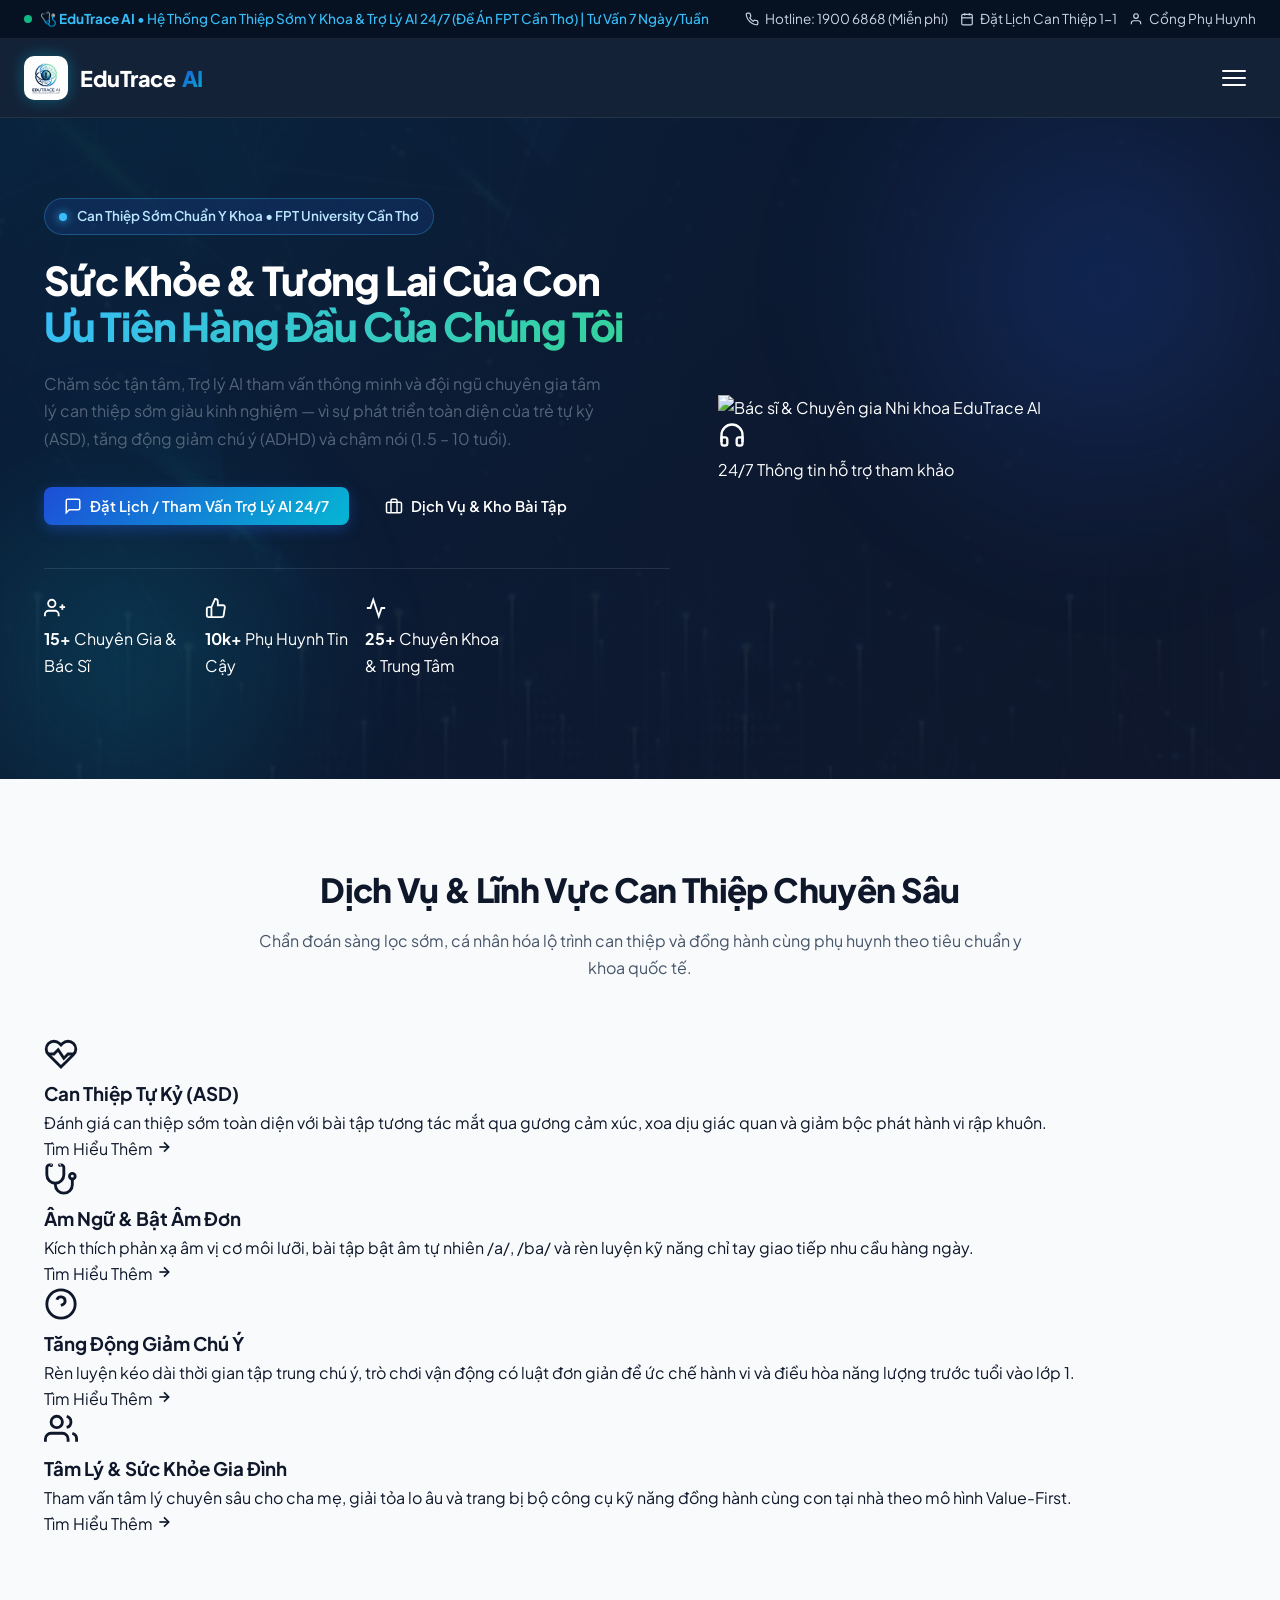
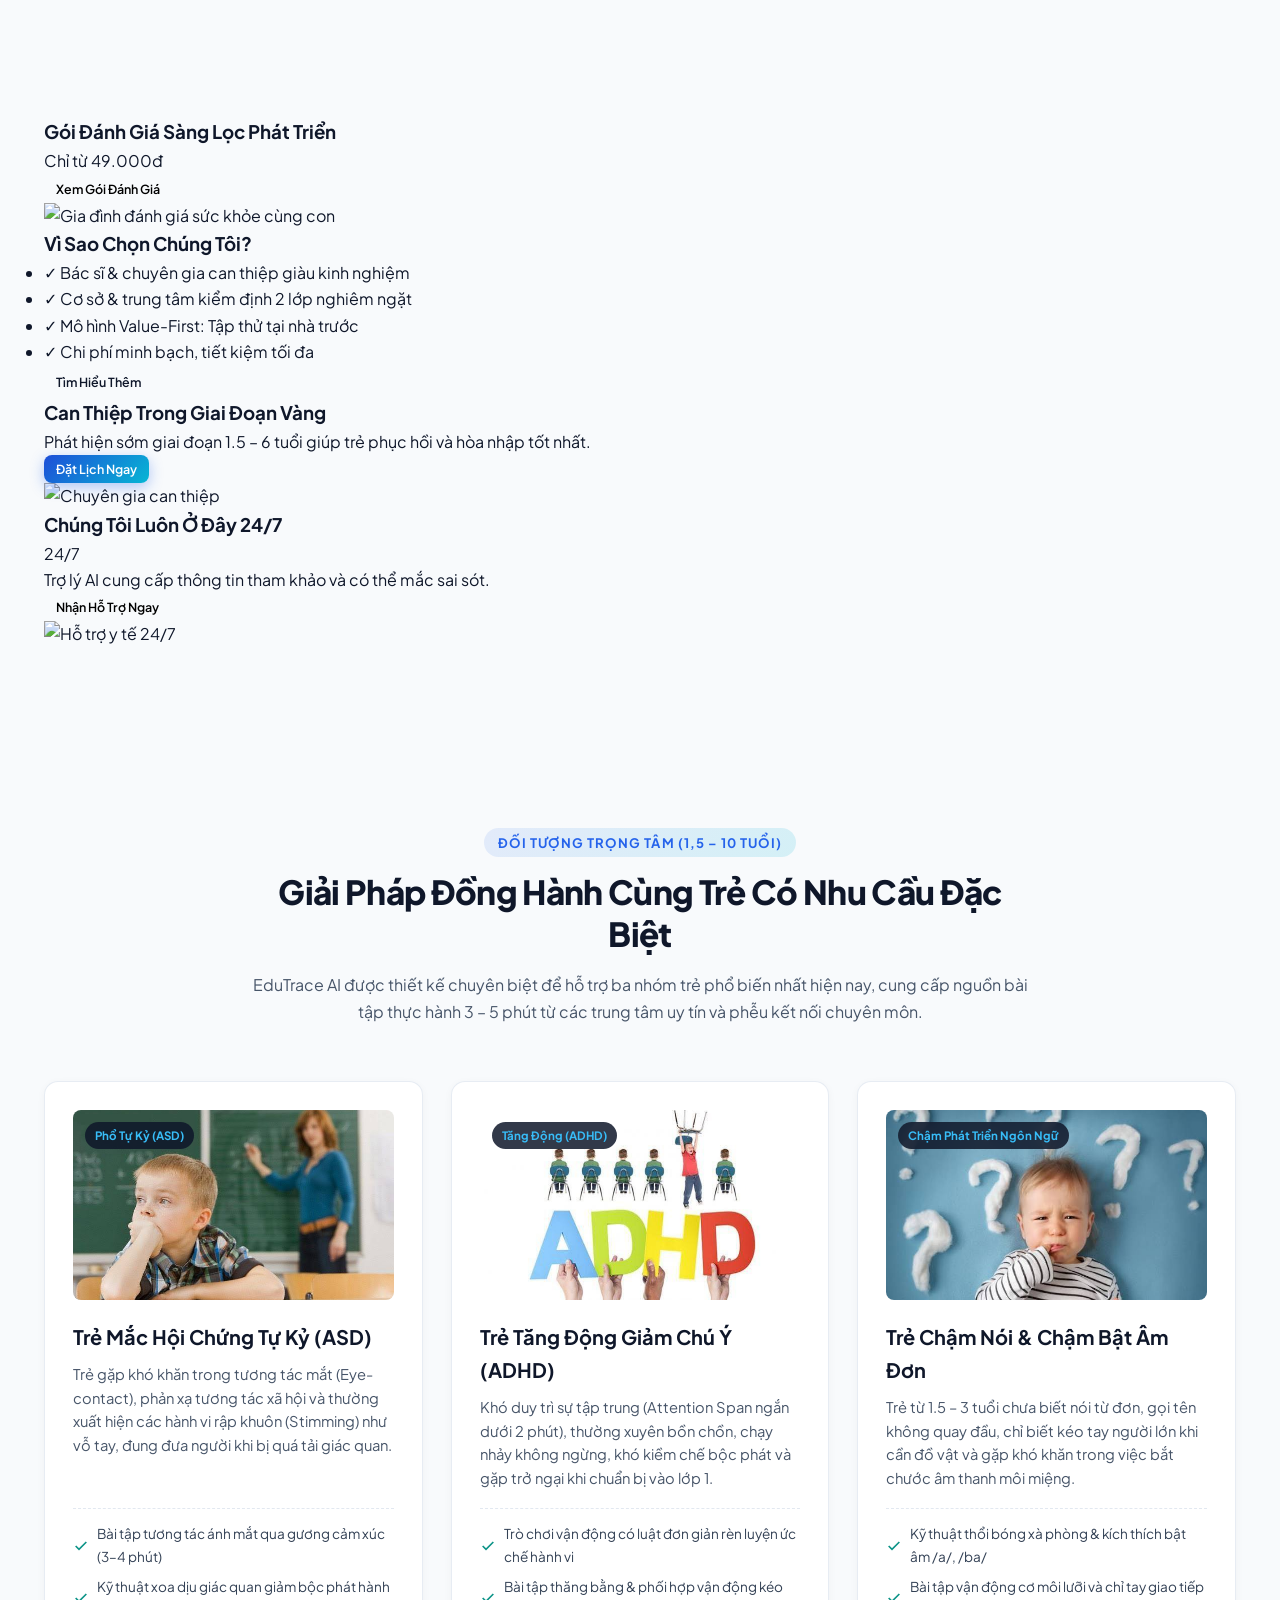
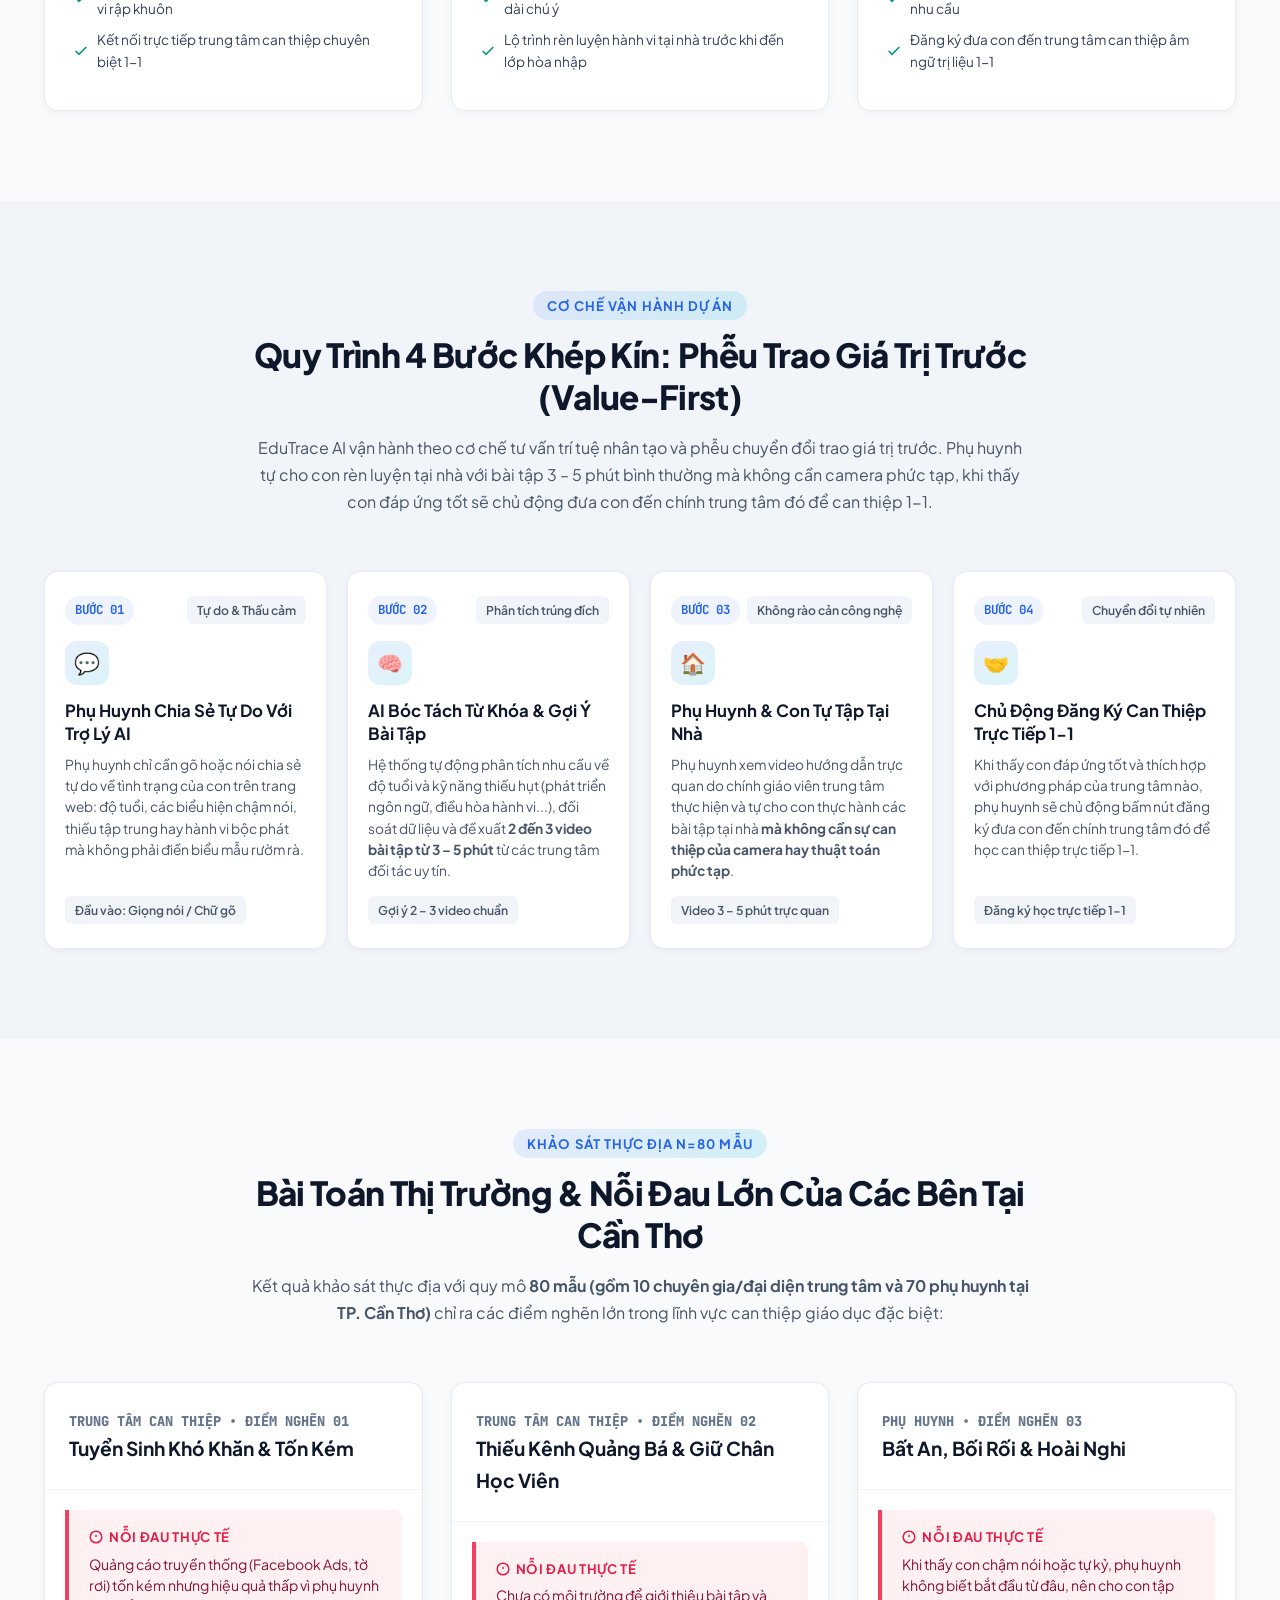
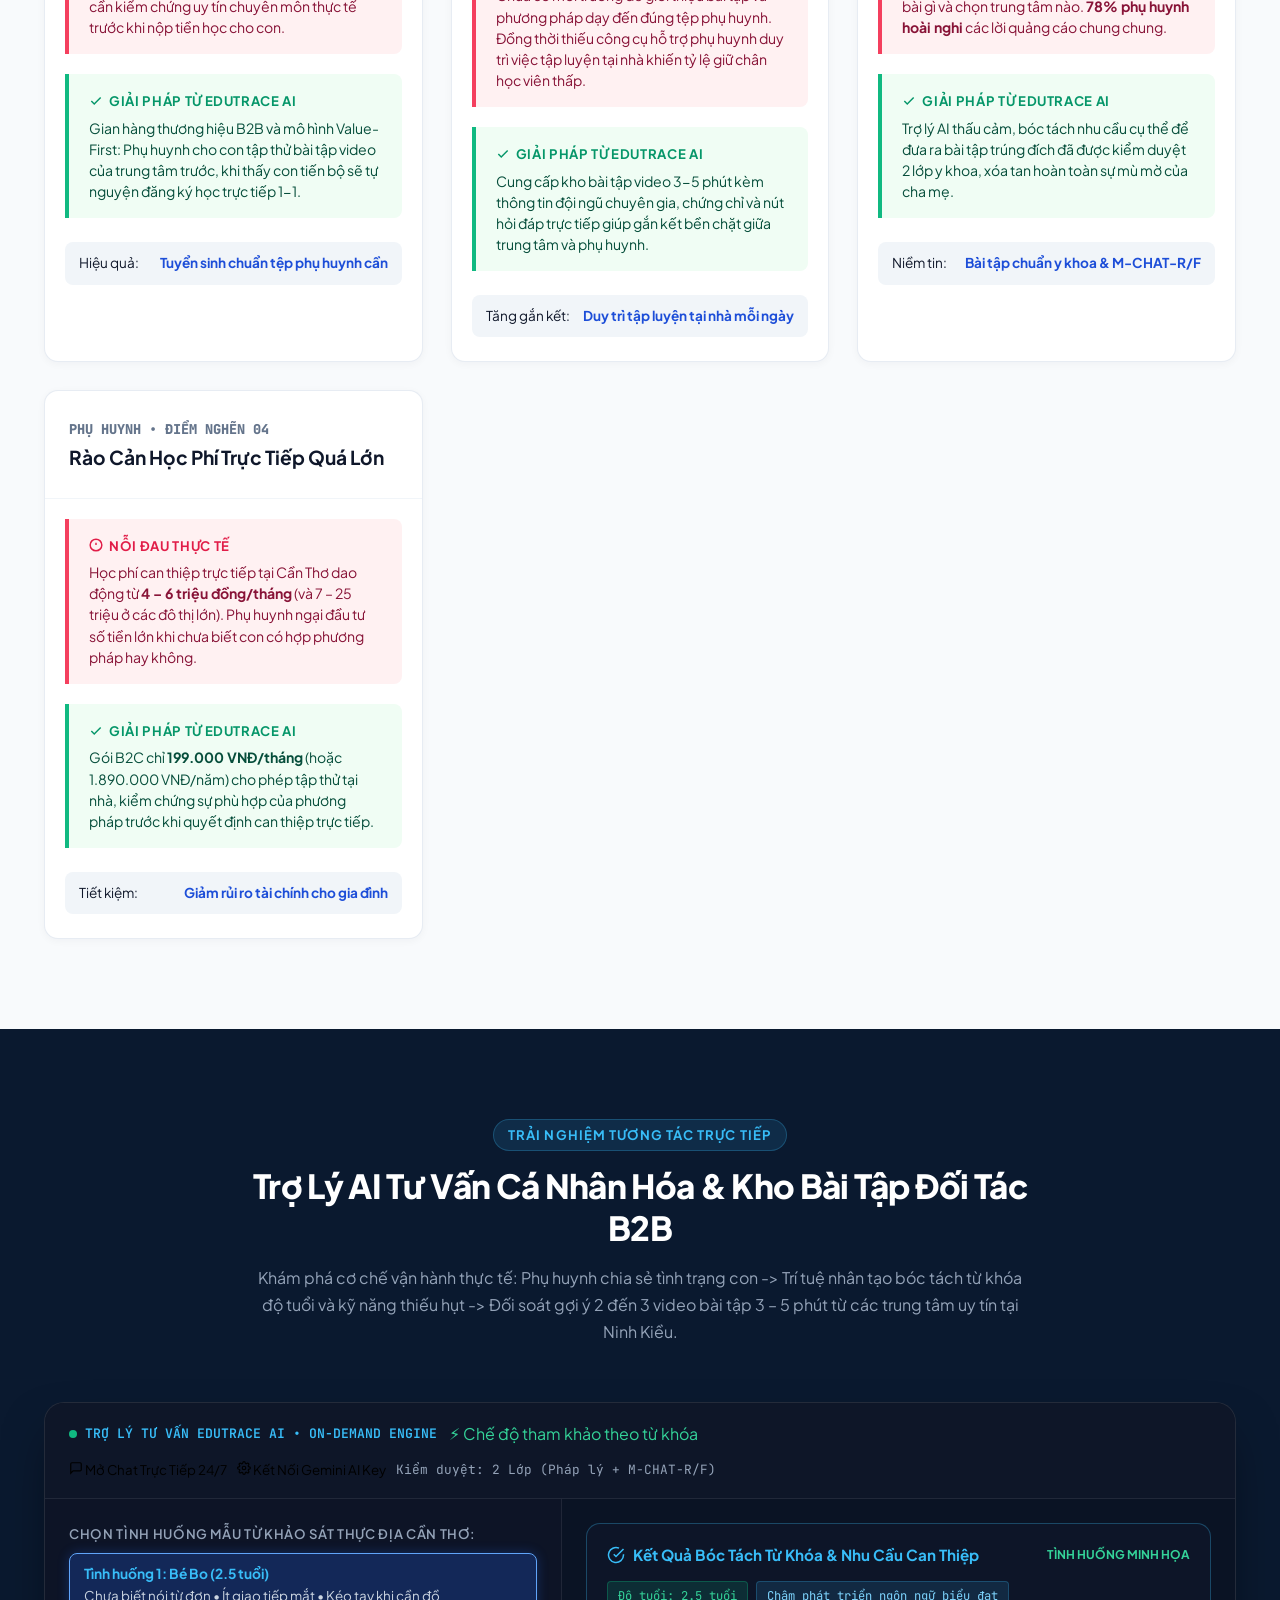
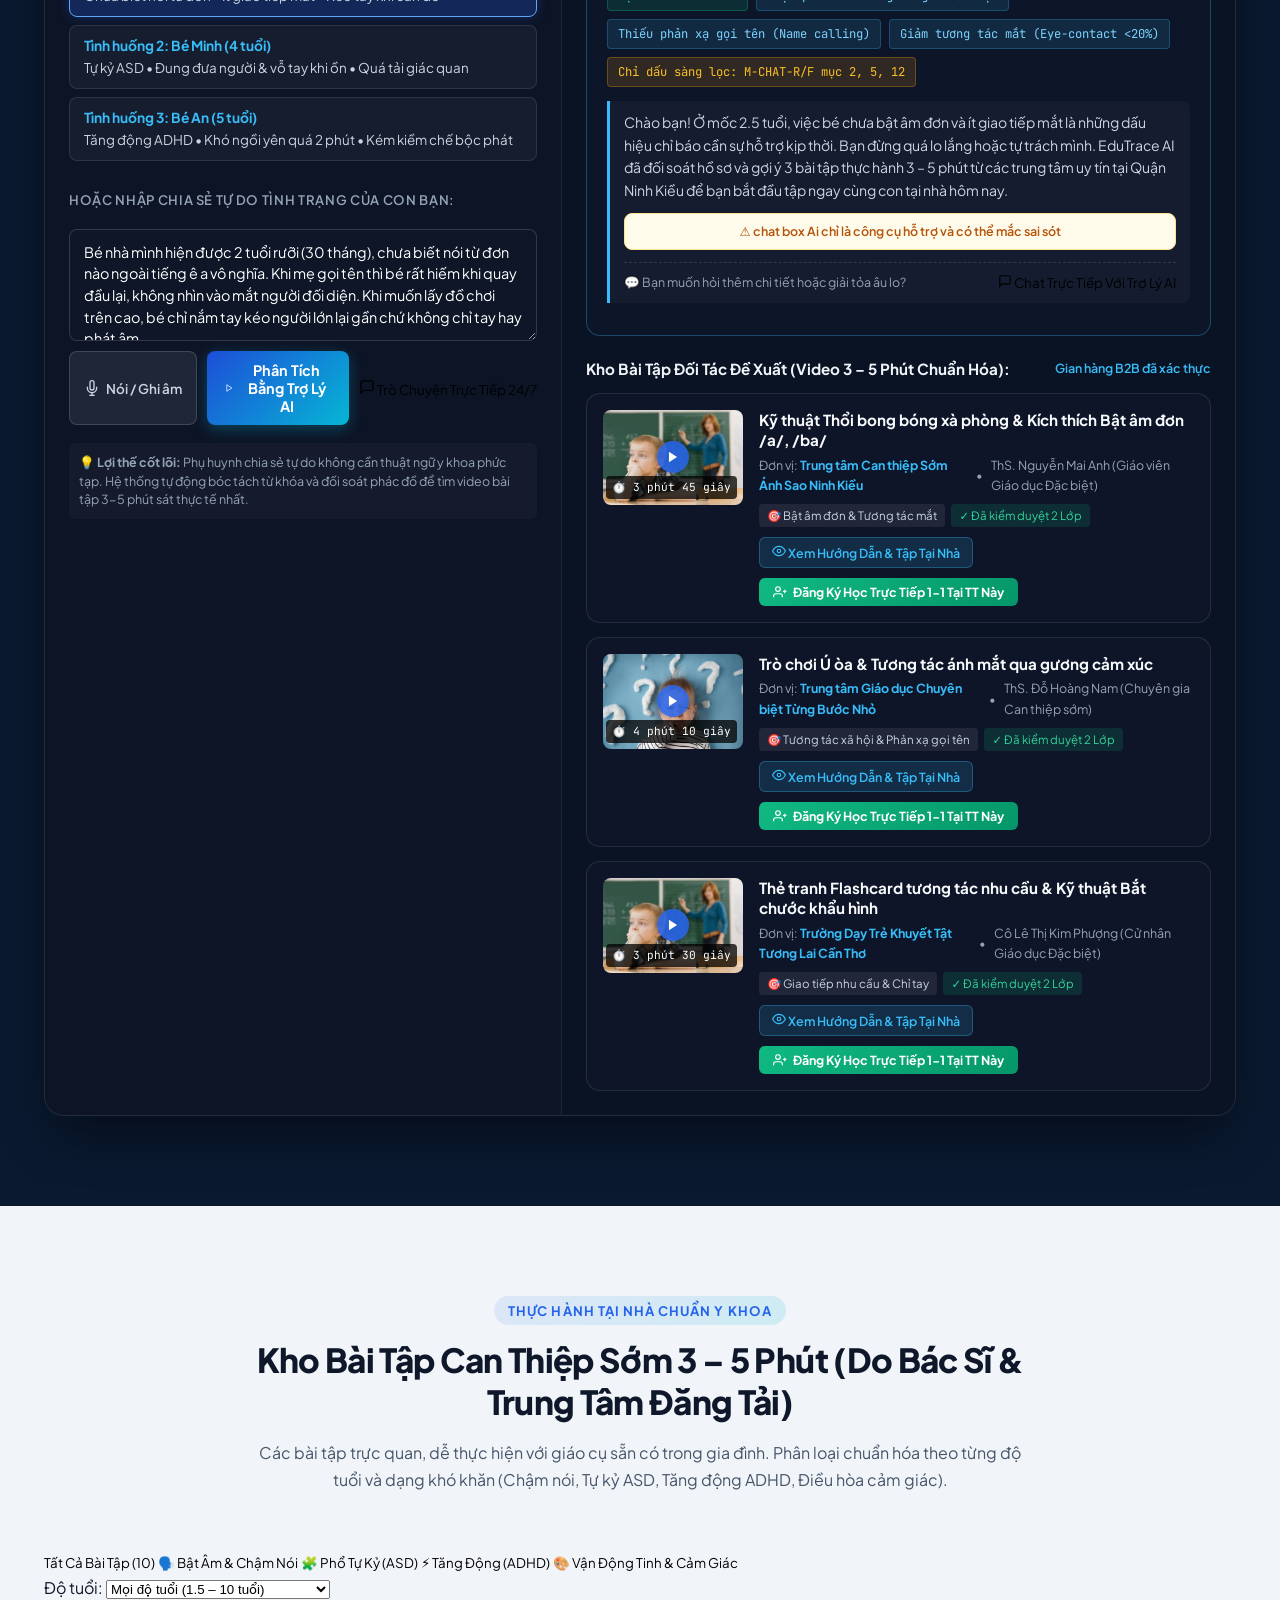
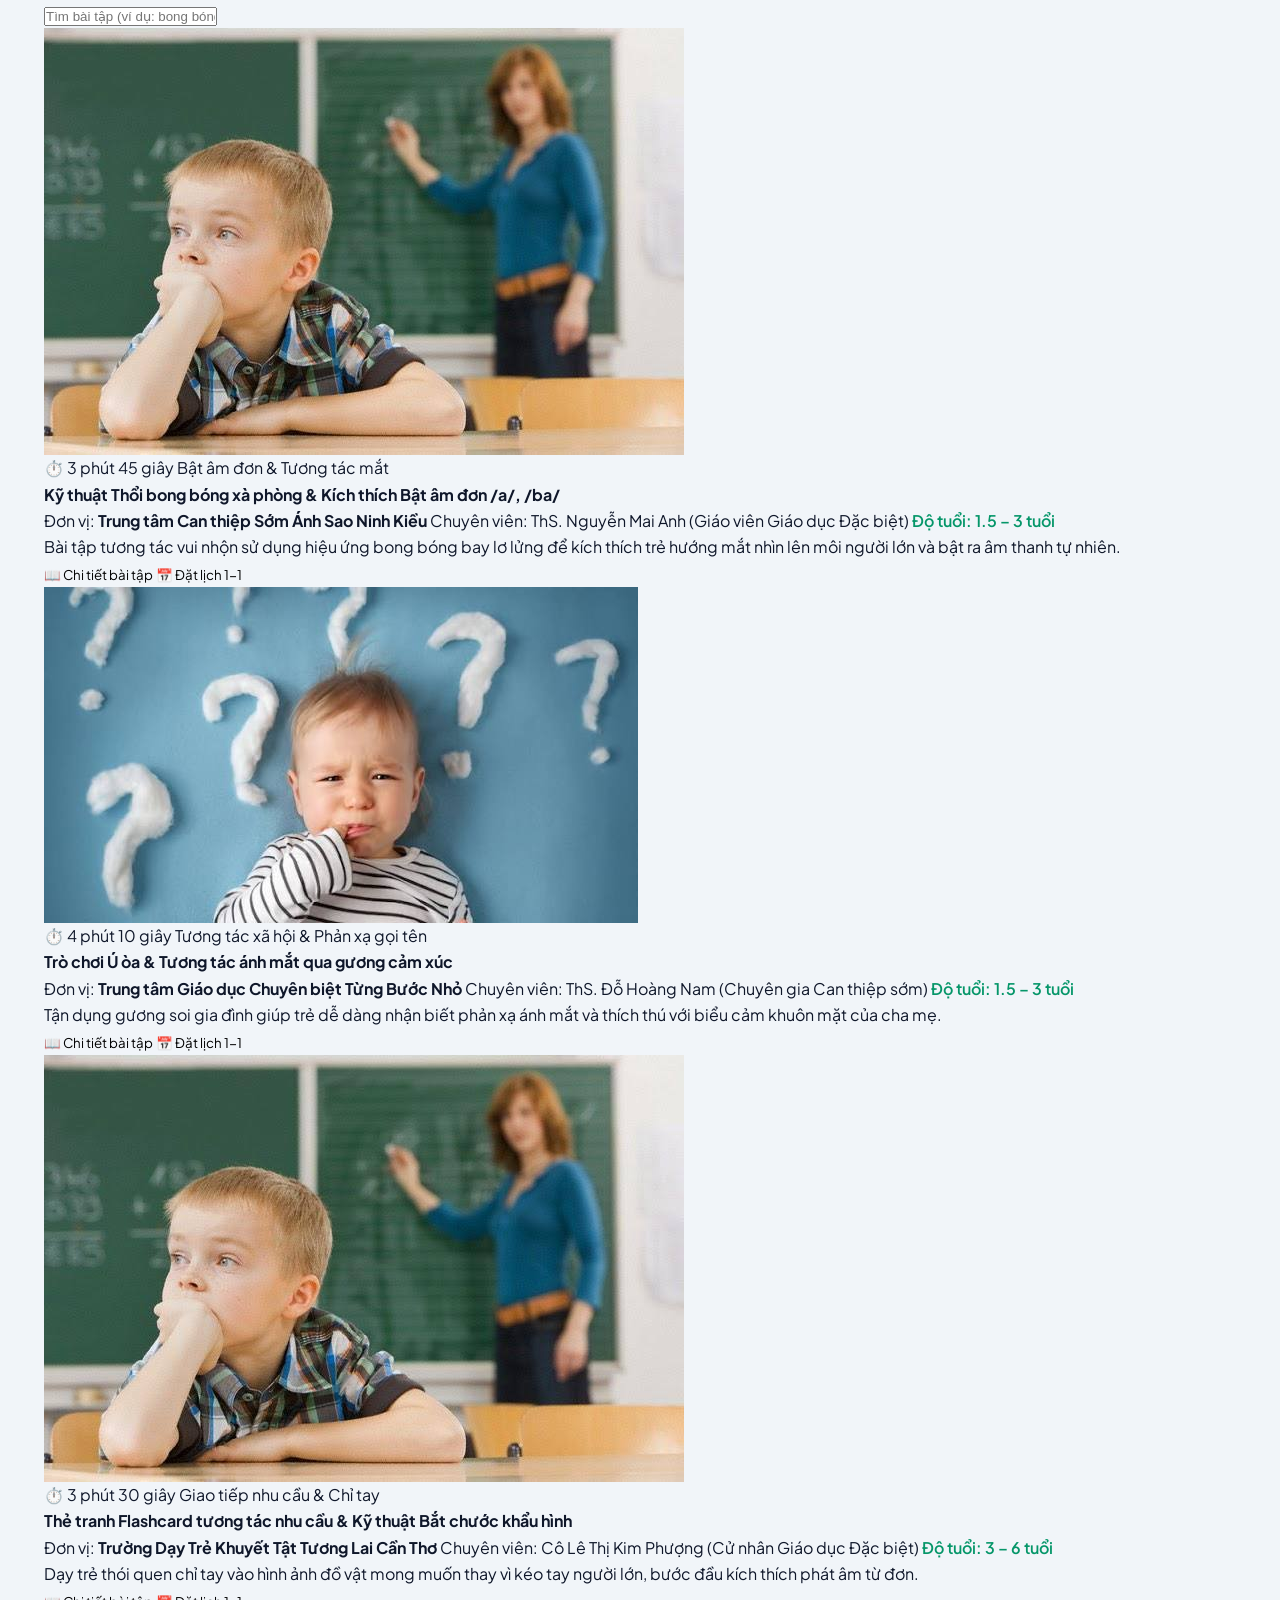
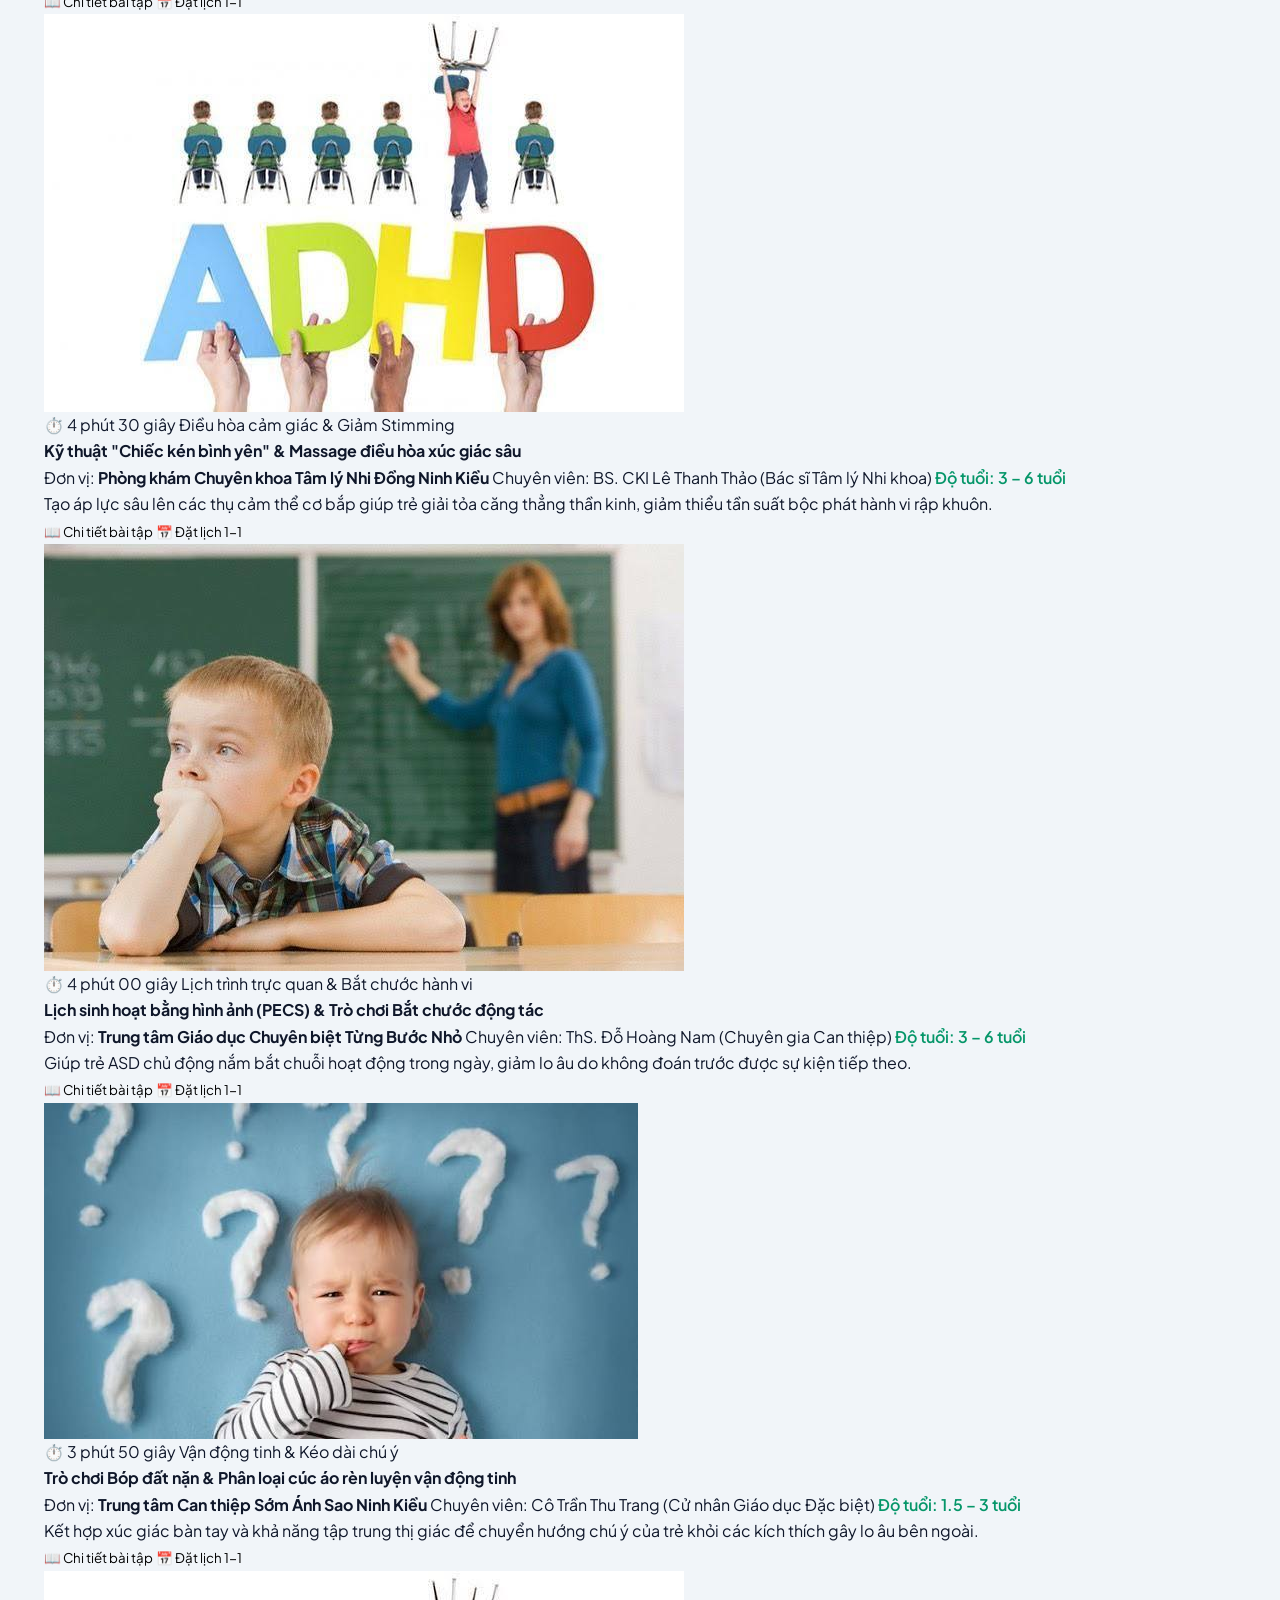
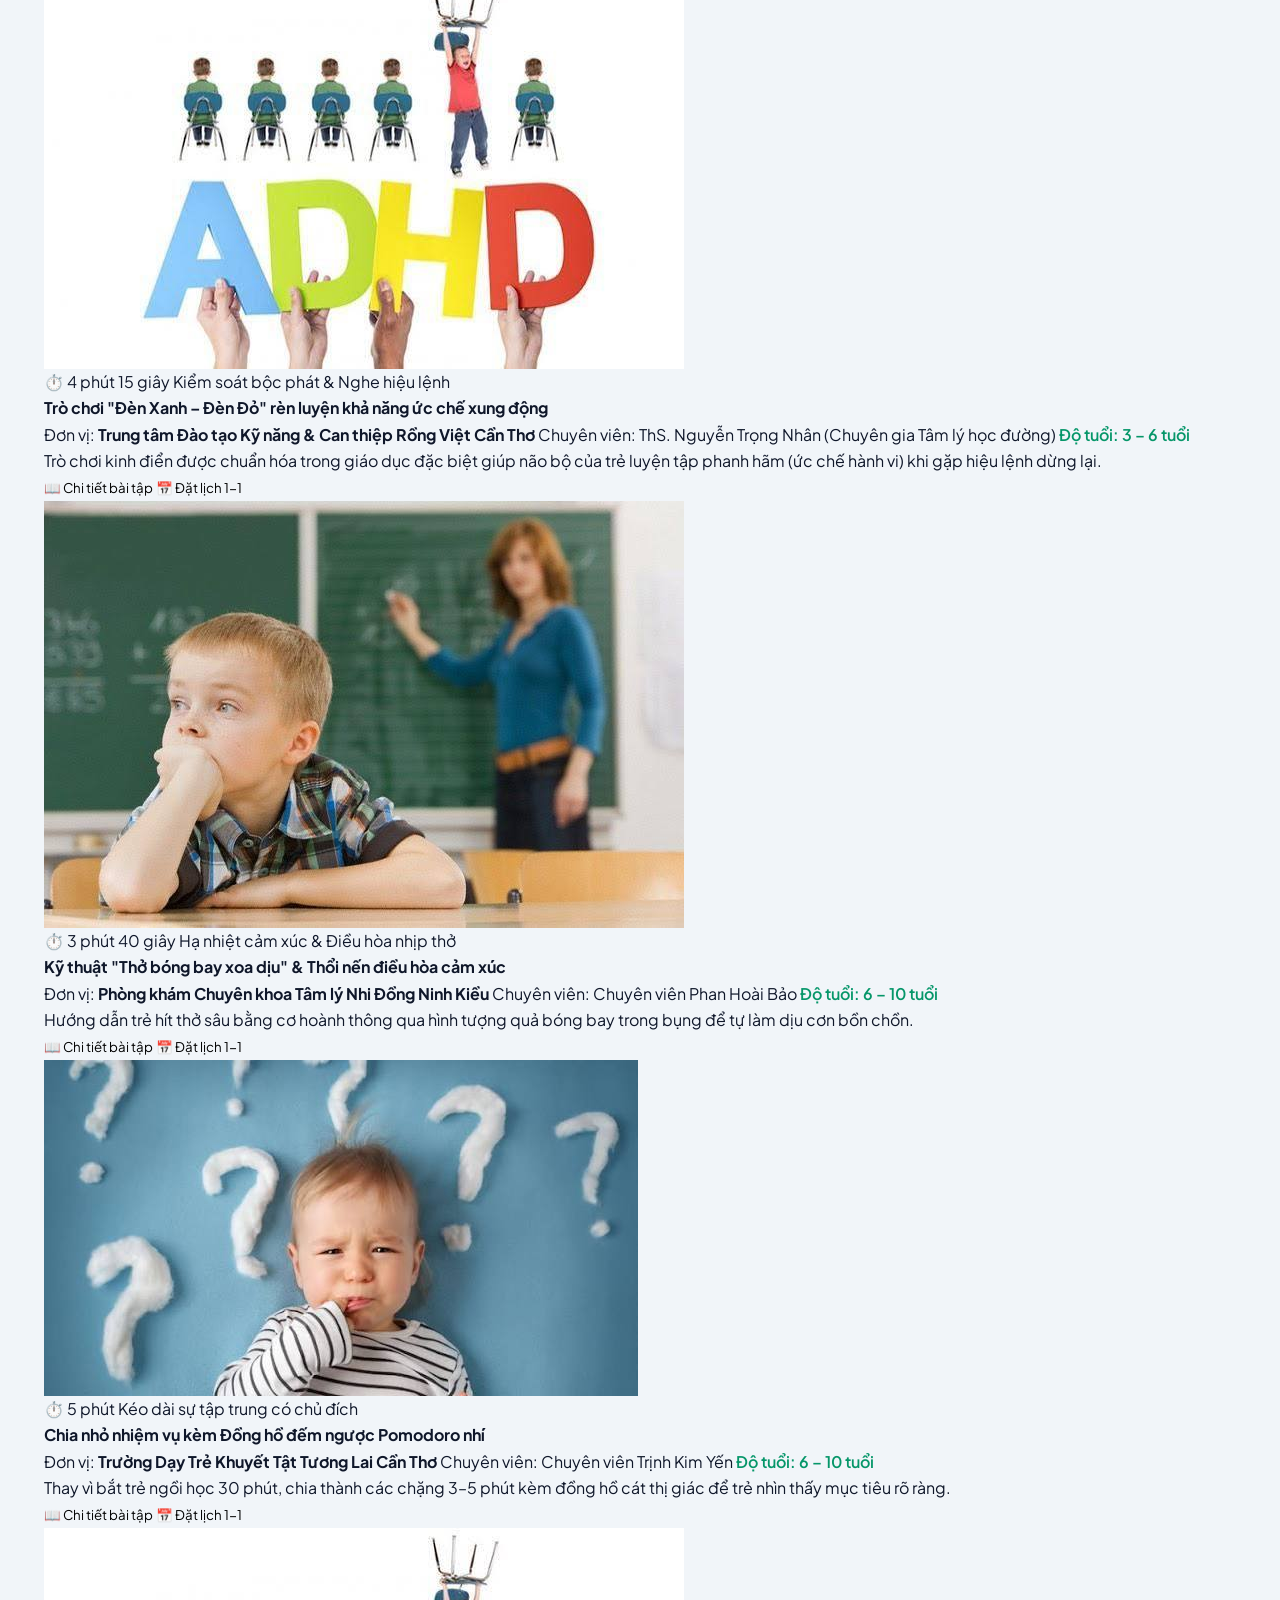
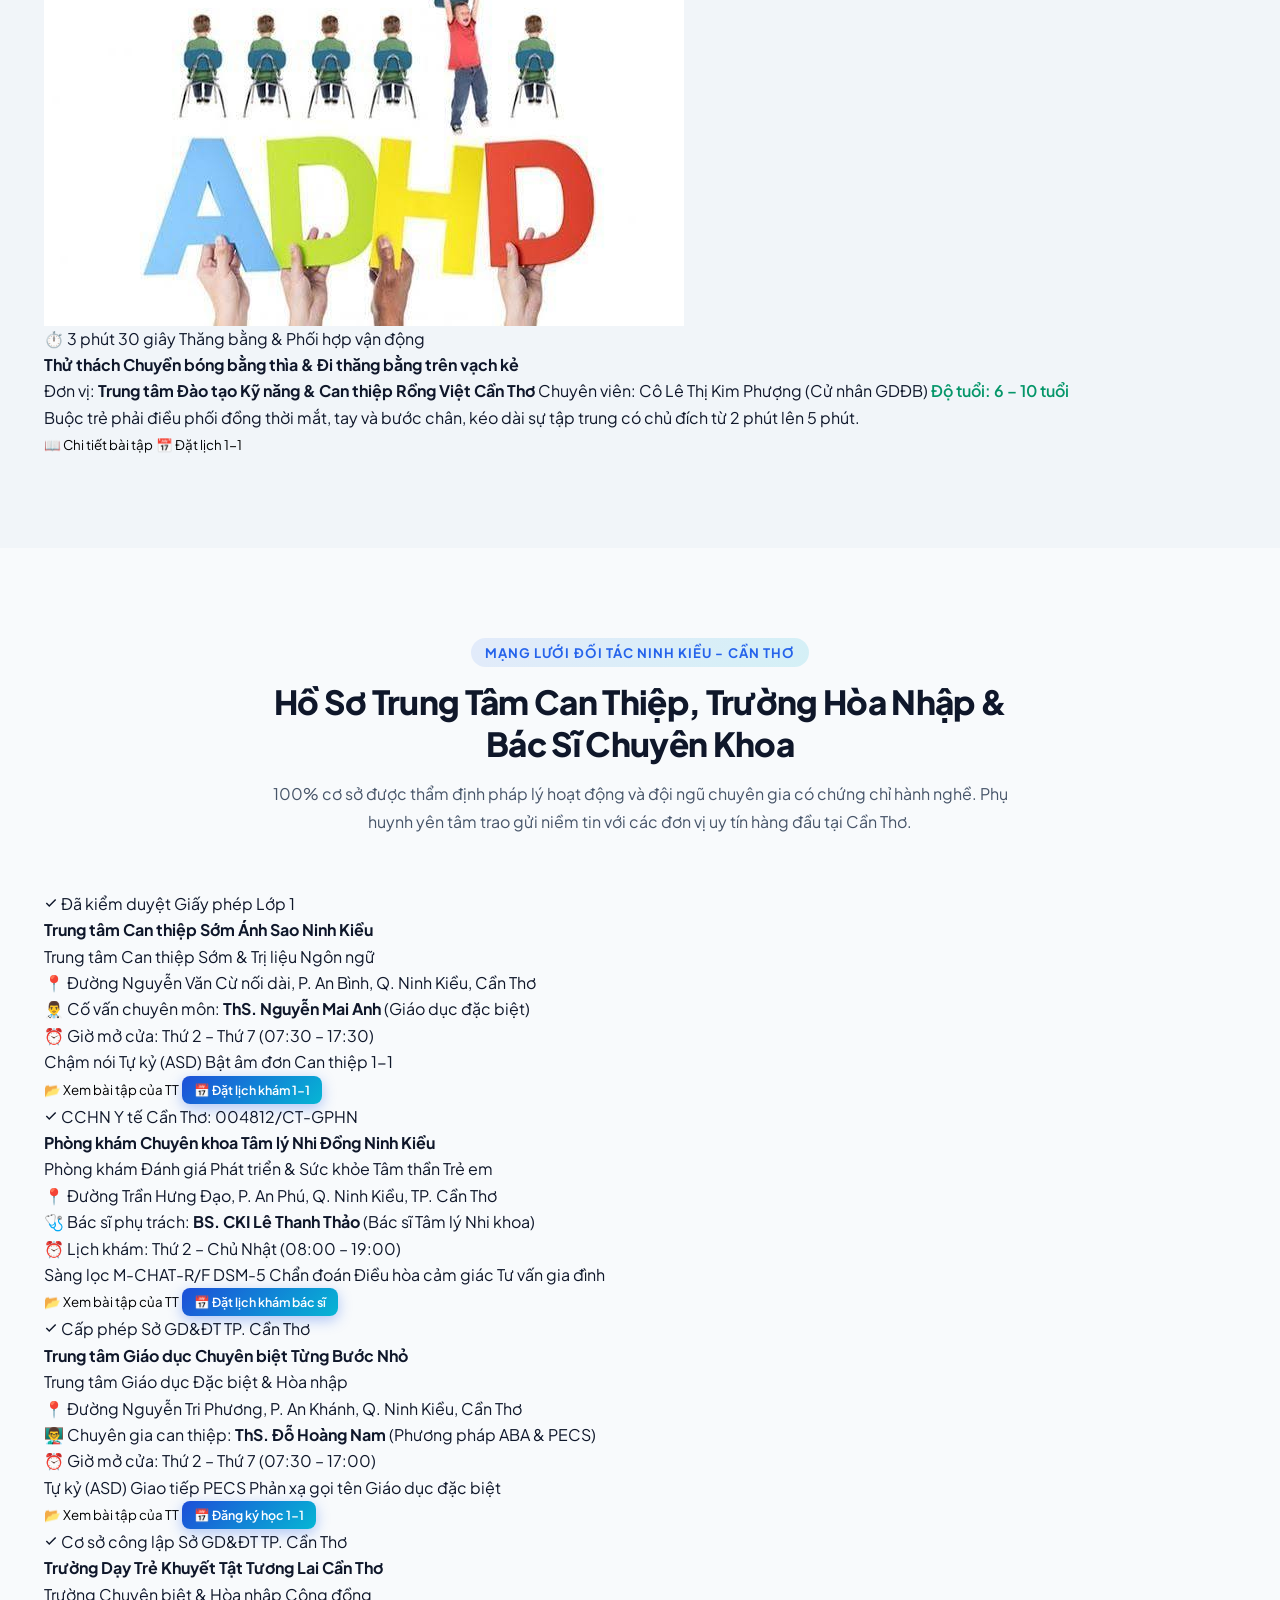
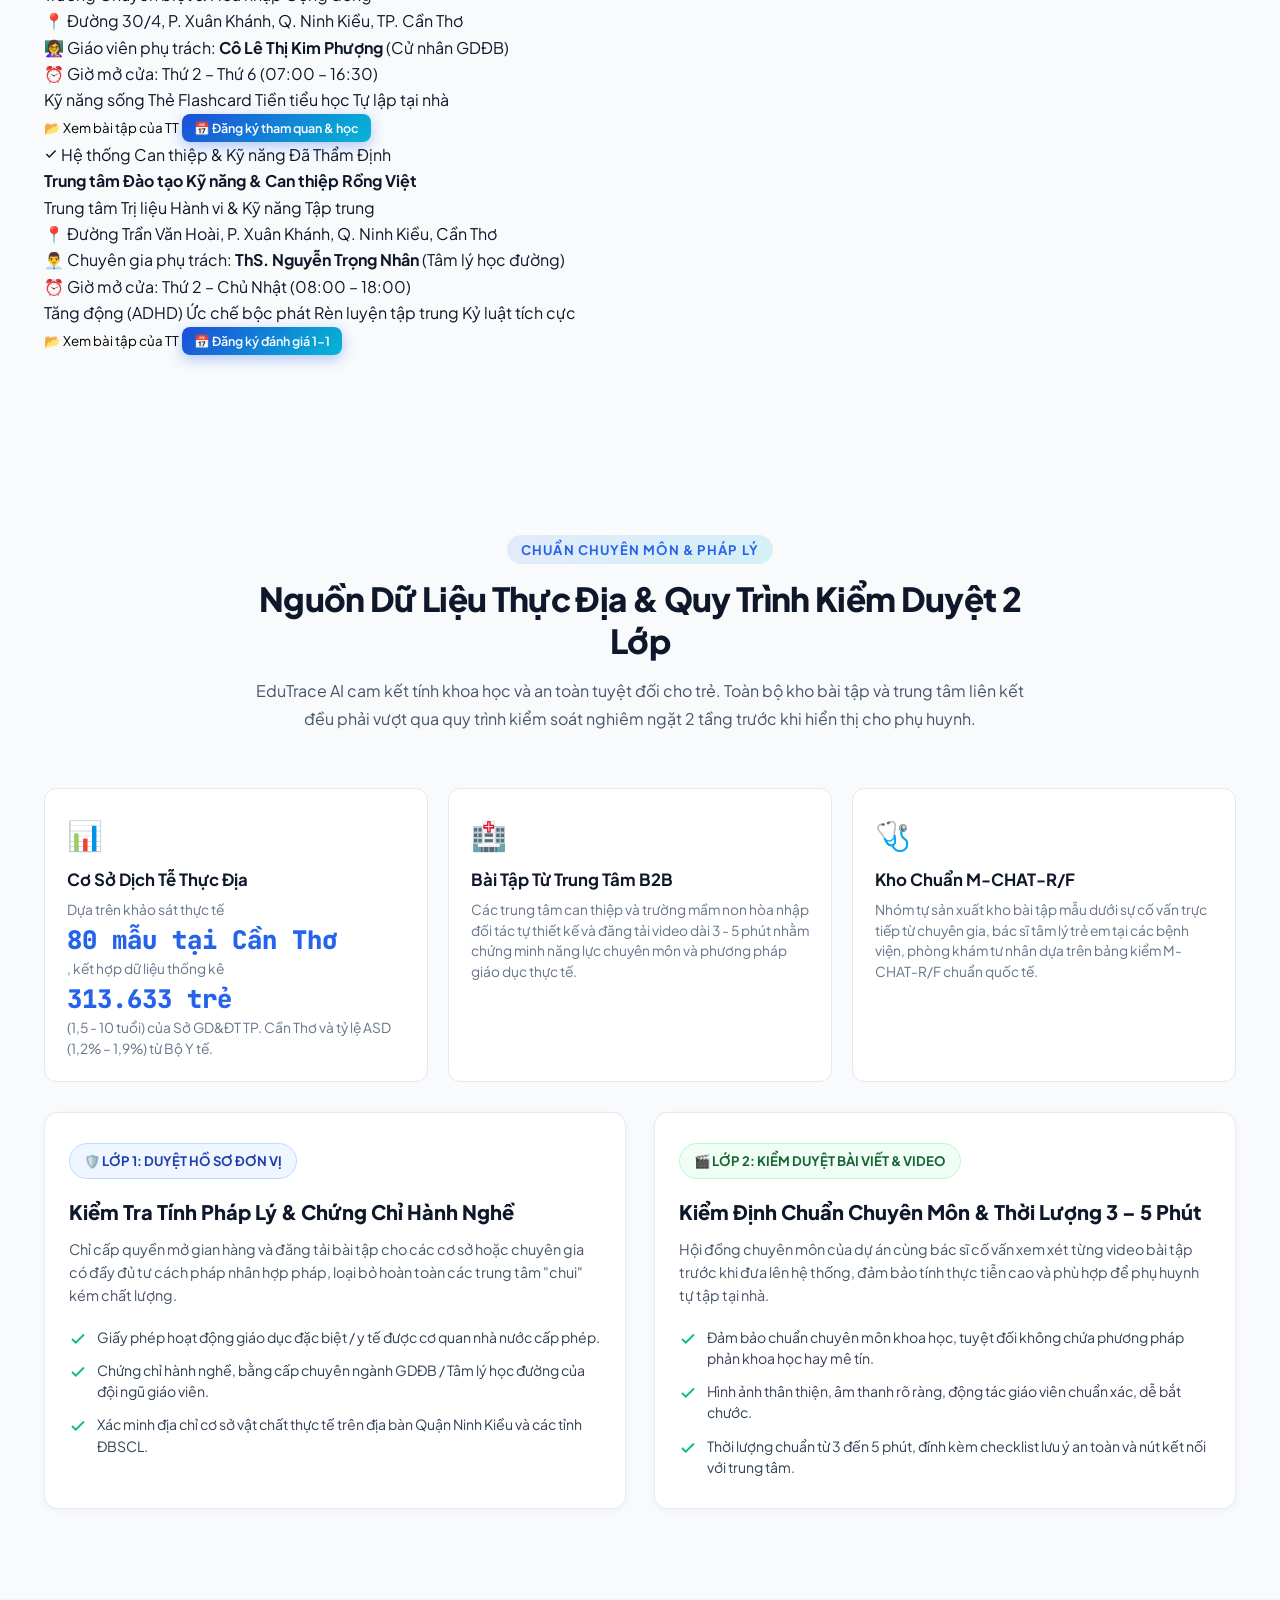
==== Dự án-VS/Web_EduTrace_AI_Firebase_Starter_fixed/Web_EduTrace_AI_Firebase_Starter/index.html @ 4b62a281 "Improve role interfaces and screening guidance" ====
<!DOCTYPE html>
<html lang="vi">

<head>
  <meta charset="UTF-8">
  <meta name="viewport" content="width=device-width, initial-scale=1.0">
  <meta name="description"
    content="EduTrace AI - Nền tảng kết nối trực tuyến giữa Trung tâm can thiệp và Phụ huynh có con tự kỷ (ASD), tăng động giảm chú ý (ADHD), chậm nói (1.5 - 10 tuổi) qua Trợ lý AI tư vấn cá nhân hóa và phễu trao giá trị trước (Value-First). Đề án Khởi nghiệp EXE101 - FPT University Cần Thơ.">
  <meta name="keywords"
    content="EduTrace AI, Can thiệp sớm, Tự kỷ ASD, ADHD, Trẻ chậm nói, Trợ lý AI tư vấn, Value-First, Đại học FPT Cần Thơ, Ninh Kiều, Giáo dục đặc biệt, EXE101">
  <meta name="author" content="EduTrace AI Team - FPT University Can Tho">

  <title>EduTrace AI | Nền Tảng Trí Tuệ Nhân Tạo Kết Nối & Can Thiệp Giáo Dục Đặc Biệt</title>

  <!-- Favicon -->
  <link rel="icon" type="image/jpeg" href="images/logo.jpg">

  <!-- Google Fonts -->
  <link rel="preconnect" href="https://fonts.googleapis.com">
  <link rel="preconnect" href="https://fonts.gstatic.com" crossorigin>
  <link
    href="https://fonts.googleapis.com/css2?family=JetBrains+Mono:wght@400;500;700&family=Plus+Jakarta+Sans:wght@300;400;500;600;700;800&display=swap"
    rel="stylesheet">

  <!-- Stylesheet -->
  <link rel="stylesheet" href="style.css">
  <link rel="stylesheet" href="roles.css">
  <link rel="stylesheet" href="ui-refinements.css">
</head>

<body>

  <!-- ==========================================================================
       TOP ANNOUNCEMENT BAR
       ========================================================================== -->
  <!-- ==========================================================================
       TOP ANNOUNCEMENT BAR (MEDICAL THEME)
       ========================================================================== -->
  <div class="top-bar">
    <div class="container top-bar-inner">
      <div class="top-bar-badge">
        <span class="top-bar-pulse"></span>
        <span>🩺 <strong>EduTrace AI</strong> • Hệ Thống Can Thiệp Sớm Y Khoa &amp; Trợ Lý AI 24/7 (Đề Án FPT Cần Thơ) | Tư Vấn 7 Ngày/Tuần</span>
      </div>
      <div class="top-bar-links">
        <a href="tel:19006868" class="top-bar-link">
          <svg width="14" height="14" viewBox="0 0 24 24" fill="none" stroke="currentColor" stroke-width="2">
            <path d="M22 16.92v3a2 2 0 0 1-2.18 2 19.79 19.79 0 0 1-8.63-3.07 19.5 19.5 0 0 1-6-6 19.79 19.79 0 0 1-3.07-8.67A2 2 0 0 1 4.11 2h3a2 2 0 0 1 2 1.72 12.84 12.84 0 0 0 .7 2.81 2 2 0 0 1-.45 2.11L8.09 9.91a16 16 0 0 0 6 6l1.27-1.27a2 2 0 0 1 2.11-.45 12.84 12.84 0 0 0 2.81.7A2 2 0 0 1 22 16.92z"></path>
          </svg>
          Hotline: 1900 6868 (Miễn phí)
        </a>
        <a href="#services-medical" class="top-bar-link">
          <svg width="14" height="14" viewBox="0 0 24 24" fill="none" stroke="currentColor" stroke-width="2">
            <rect x="3" y="4" width="18" height="18" rx="2" ry="2"></rect>
            <line x1="16" y1="2" x2="16" y2="6"></line>
            <line x1="8" y1="2" x2="8" y2="6"></line>
            <line x1="3" y1="10" x2="21" y2="10"></line>
          </svg>
          Đặt Lịch Can Thiệp 1-1
        </a>
        <a href="#roleWorkspace" id="parentPortalLink" class="top-bar-link">
          <svg width="14" height="14" viewBox="0 0 24 24" fill="none" stroke="currentColor" stroke-width="2">
            <path d="M20 21v-2a4 4 0 0 0-4-4H8a4 4 0 0 0-4 4v2"></path>
            <circle cx="12" cy="7" r="4"></circle>
          </svg>
          Cổng Phụ Huynh
        </a>
      </div>
    </div>
  </div>
  <!-- ==========================================================================
       MAIN NAVBAR (MEDICAL CLINICAL STYLE)
       ========================================================================== -->
  <header class="navbar" id="navbar">
    <div class="container nav-container">
      <a href="#home" class="nav-brand">
        <img src="images/logo.jpg" alt="EduTrace AI Logo" class="nav-logo-img">
        <div class="nav-brand-text">
          <h1>EduTrace <span>AI</span></h1>
          <span class="nav-brand-sub">Hệ Thống Can Thiệp Sớm Y Khoa &amp; Giáo Dục Đặc Biệt</span>
        </div>
      </a>

      <!-- Desktop Nav Menu -->
      <nav>
        <ul class="nav-menu" id="primaryNavigation">
          <li><a href="#home" class="nav-link active">Trang chủ</a></li>
          <li><a href="#services-medical" class="nav-link">Dịch vụ can thiệp</a></li>
          <li><a href="#overview-process" class="nav-link">Quy trình 4 bước</a></li>
          <li><a href="#exercise-hub" class="nav-link">Kho bài tập</a></li>
          <li><a href="#ai-assistant-demo" class="nav-link">Trợ lý AI</a></li>
          <li><a href="#pricing" class="nav-link">Bảng giá</a></li>
          <li class="mobile-auth-divider"></li>
          <li class="mobile-auth-guest" id="mobileAuthGuest">
            <button type="button" class="btn btn-primary btn-nav-ai" style="width: 100%; justify-content: center; margin-bottom: 4px;" onclick="window.openEduTraceChat &amp;&amp; window.openEduTraceChat(); document.getElementById('navBackdrop')?.click();">
              <svg width="15" height="15" viewBox="0 0 24 24" fill="none" stroke="currentColor" stroke-width="2">
                <path d="M21 15a2 2 0 0 1-2 2H7l-4 4V5a2 2 0 0 1 2-2h14a2 2 0 0 1 2 2z"></path>
              </svg>
              <span>Mở Trợ Lý AI 24/7 (Miễn Phí)</span>
            </button>
            <button type="button" class="btn btn-outline-light" id="mobileLoginBtn">Đăng Nhập</button>
            <button type="button" class="btn btn-primary" id="mobileRegisterBtn">Đăng Ký Tài Khoản</button>
          </li>
          <li class="mobile-auth-user" id="mobileAuthUser" hidden>
            <div class="mobile-user-card">
              <div>
                <span class="mobile-user-name" id="mobileUserName">Người dùng</span>
                <span class="mobile-user-role" id="mobileUserRole">Phụ huynh</span>
              </div>
            </div>
            <div class="mobile-user-actions" style="flex-direction: column; gap: 8px;">
              <a href="admin.html" class="btn btn-outline-light" id="mobileAdminPortal"
                style="display: none; color: #0d9488; border-color: rgba(13, 148, 136, 0.4); text-align: center;">🛡️
                Trang Quản Trị (Admin)</a>
              <div style="display: flex; gap: 8px;">
                <button type="button" class="btn btn-outline-light" id="mobileProfileBtn">Hồ Sơ &amp; Lịch Hẹn</button>
                <button type="button" class="btn btn-outline-light" id="mobileLogoutBtn"
                  style="color: #f87171; border-color: rgba(239, 68, 68, 0.4);">Đăng Xuất</button>
              </div>
            </div>
          </li>
        </ul>
      </nav>

      <div class="nav-actions">
        <button type="button" class="btn btn-sm btn-primary btn-nav-ai" id="navTryAIBtn" onclick="window.openEduTraceChat && window.openEduTraceChat()" title="Mở Trợ lý AI Tham vấn 24/7 (Chat Trực Tiếp)">
          <svg width="15" height="15" viewBox="0 0 24 24" fill="none" stroke="currentColor" stroke-width="2">
            <path d="M21 15a2 2 0 0 1-2 2H7l-4 4V5a2 2 0 0 1 2-2h14a2 2 0 0 1 2 2z"></path>
          </svg>
          <span>Trợ Lý AI 24/7</span>
          <span class="nav-ai-status-pulse" title="Trợ lý AI đang sẵn sàng hỗ trợ"></span>
        </button>

        <!-- Guest Actions -->
        <div class="auth-nav-guest" id="authNavGuest">
          <button type="button" class="btn-nav-login" id="navLoginBtn">
            <svg width="14" height="14" viewBox="0 0 24 24" fill="none" stroke="currentColor" stroke-width="2">
              <path d="M15 3h4a2 2 0 0 1 2 2v14a2 2 0 0 1-2 2h-4"></path>
              <polyline points="10 17 15 12 10 7"></polyline>
              <line x1="15" y1="12" x2="3" y2="12"></line>
            </svg>
            Đăng Nhập
          </button>
          <button type="button" class="btn-nav-register" id="navRegisterBtn">
            <svg width="14" height="14" viewBox="0 0 24 24" fill="none" stroke="currentColor" stroke-width="2.2">
              <path d="M16 21v-2a4 4 0 0 0-4-4H5a4 4 0 0 0-4 4v2"></path>
              <circle cx="8.5" cy="7" r="4"></circle>
              <line x1="20" y1="8" x2="20" y2="14"></line>
              <line x1="23" y1="11" x2="17" y2="11"></line>
            </svg>
            Đăng Ký
          </button>
        </div>

        <!-- Authenticated User Dropdown -->
        <div class="auth-nav-user" id="authNavUser" hidden>
          <button type="button" class="nav-user-pill" id="navUserMenuToggle" aria-expanded="false">
            <div class="nav-user-avatar" id="navUserAvatar">U</div>
            <div class="nav-user-meta">
              <span class="nav-user-name" id="navUserName">Người dùng</span>
              <span class="nav-user-role-badge" id="navUserRole">Phụ huynh</span>
            </div>
            <svg class="nav-user-chevron" width="12" height="12" viewBox="0 0 24 24" fill="none" stroke="currentColor"
              stroke-width="2.5">
              <polyline points="6 9 12 15 18 9"></polyline>
            </svg>
          </button>

          <div class="nav-user-dropdown" id="navUserDropdown">
            <div class="dropdown-user-header">
              <div class="dropdown-avatar" id="dropdownUserAvatar">U</div>
              <div class="dropdown-info">
                <strong id="dropdownUserName">Người dùng</strong>
                <span id="dropdownUserEmail">email@example.com</span>
                <span class="user-role-pill" id="dropdownUserRole">Phụ huynh</span>
              </div>
            </div>
            <div class="dropdown-divider"></div>
            <button type="button" class="dropdown-item" id="btnOpenUserProfile">
              <svg width="15" height="15" viewBox="0 0 24 24" fill="none" stroke="currentColor" stroke-width="2">
                <path d="M20 21v-2a4 4 0 0 0-4-4H8a4 4 0 0 0-4 4v2"></path>
                <circle cx="12" cy="7" r="4"></circle>
              </svg>
              <span>Thông tin tài khoản</span>
            </button>
            <button type="button" class="dropdown-item" id="btnOpenUserBookings">
              <svg width="15" height="15" viewBox="0 0 24 24" fill="none" stroke="currentColor" stroke-width="2">
                <rect x="3" y="4" width="18" height="18" rx="2" ry="2"></rect>
                <line x1="16" y1="2" x2="16" y2="6"></line>
                <line x1="8" y1="2" x2="8" y2="6"></line>
                <line x1="3" y1="10" x2="21" y2="10"></line>
              </svg>
              <span>Lịch hẹn &amp; Yêu cầu đã gửi</span>
              <span class="badge-count" id="userBookingsCount" style="display: none;">0</span>
            </button>
            <div class="dropdown-divider"></div>
            <a href="admin.html" class="dropdown-item" id="btnAdminPortal"
              style="display: none; color: #38bdf8; font-weight: 700;">
              <svg width="15" height="15" viewBox="0 0 24 24" fill="none" stroke="currentColor" stroke-width="2">
                <path d="M12 22s8-4 8-10V5l-8-3-8 3v7c0 6 8 10 8 10z"></path>
              </svg>
              <span>Trang Quản Trị (Admin Portal)</span>
            </a>
            <button type="button" class="dropdown-item dropdown-item-danger" id="btnLogout">
              <svg width="15" height="15" viewBox="0 0 24 24" fill="none" stroke="currentColor" stroke-width="2">
                <path d="M9 21H5a2 2 0 0 1-2-2V5a2 2 0 0 1 2-2h4"></path>
                <polyline points="16 17 21 12 16 7"></polyline>
                <line x1="21" y1="12" x2="9" y2="12"></line>
              </svg>
              <span>Đăng xuất</span>
            </button>
          </div>
        </div>

        <button type="button" class="mobile-toggle" aria-label="Mở menu" aria-expanded="false" aria-controls="primaryNavigation">
          <span></span>
          <span></span>
          <span></span>
        </button>
      </div>
    </div>
  </header>

  <!-- Mobile Navigation Backdrop Overlay -->
  <div class="nav-backdrop" id="navBackdrop" aria-hidden="true"></div>

  <section id="roleWorkspace" class="role-workspace" hidden aria-labelledby="roleWorkspaceTitle">
    <div class="role-workspace-inner">
      <div class="role-workspace-heading">
        <div>
          <span class="role-workspace-eyebrow" id="roleWorkspaceBadge"></span>
          <h2 id="roleWorkspaceTitle"></h2>
          <p id="roleWorkspaceGreeting"></p>
        </div>
        <button type="button" class="role-workspace-profile" id="roleWorkspaceProfile">Thông tin tài khoản <span aria-hidden="true">↗</span></button>
      </div>
      <div class="role-workspace-cards parent-shortcuts" id="parentWorkspace" hidden>
        <a class="role-workspace-card" href="#ai-assistant-demo"><span class="role-card-icon" aria-hidden="true">✦</span><strong>Trợ lý AI</strong><span>Chia sẻ điều bạn quan tâm và tìm thông tin hỗ trợ.</span><span class="role-card-link">Mở trợ lý →</span></a>
        <a class="role-workspace-card" href="#parentReferralPanel"><span class="role-card-icon" aria-hidden="true">♡</span><strong>Theo dõi &amp; gửi bác sĩ</strong><span>Ghi nhận thông tin và chọn bác sĩ để chia sẻ.</span><span class="role-card-link">Mở biểu mẫu →</span></a>
        <a class="role-workspace-card" href="#exercise-hub"><span class="role-card-icon" aria-hidden="true">✚</span><strong>Bài tập tại nhà</strong><span>Khám phá tài nguyên và các bài tập hiện có.</span><span class="role-card-link">Xem bài tập →</span></a>
        <a class="role-workspace-card" href="#contact"><span class="role-card-icon" aria-hidden="true">✉</span><strong>Liên hệ tư vấn</strong><span>Gửi yêu cầu để đội ngũ EduTrace liên hệ hỗ trợ.</span><span class="role-card-link">Gửi yêu cầu →</span></a>
      </div>
      <section id="parentReferralPanel" class="clinical-panel parent-referral" hidden aria-labelledby="parentReferralTitle">
        <div class="parent-referral-heading"><div><span class="parent-eyebrow">ĐỒNG HÀNH CÙNG BÁC SĨ</span><h3 id="parentReferralTitle">Theo dõi phát triển và gửi bác sĩ</h3><p>Chọn nội dung, kiểm tra thông tin và gửi cho bác sĩ bạn lựa chọn.</p></div><span class="parent-referral-chip">Chia sẻ theo sự đồng ý của bạn</span></div>
        <div class="parent-referral-note">Bảng mốc phát triển 2 tuổi phỏng theo CDC, không thay thế sàng lọc hoặc chẩn đoán. Nếu trẻ mất kỹ năng hoặc bạn lo ngại, hãy trao đổi với bác sĩ. Hạn chế nhập thông tin định danh.</div>
        <p id="parentReferralStatus" class="parent-referral-status" role="status">Đang tải danh sách bác sĩ...</p>
        <form id="parentReferralForm" class="parent-referral-form">
          <div class="parent-form-grid"><label>Vấn đề quan tâm <select name="topic" class="form-control" required><option value="">Chọn vấn đề</option><option>Giao tiếp và ngôn ngữ</option><option>Tương tác xã hội</option><option>Chú ý và hành vi</option><option>Vấn đề khác</option></select></label>
          <label>Hình thức chia sẻ <select name="mode" class="form-control"><option value="note">Gửi ghi chú</option><option value="milestones">Làm bảng mốc CDC 2 tuổi</option><option value="mchat_external">Chia sẻ kết quả M-CHAT-R/F từ tài liệu gốc</option><option value="vanderbilt_external">Chia sẻ kết quả Vanderbilt từ tài liệu gốc</option></select></label></div>
          <div id="externalAssessment" class="parent-form-panel" hidden>
            <p id="externalAssessmentDescription"></p><a id="externalAssessmentSource" href="https://www.mchatscreen.com/mchat-rf/translations/" target="_blank" rel="noopener noreferrer">Mở tài liệu gốc ↗</a>
            <p>Hoàn thành biểu mẫu từ nguồn gốc cùng chuyên gia khi cần, rồi nhập thông tin bạn muốn chia sẻ vào ô ghi chú. Ứng dụng không tự chấm điểm hay diễn giải biểu mẫu này.</p>
            <label>Tuổi của trẻ (tháng) <input name="externalAgeMonths" type="number" class="form-control"></label>
          </div>
          <div id="milestoneQuestions" class="parent-form-panel" hidden>
            <p>Chỉ dùng bảng này cho trẻ từ 24 đến dưới 30 tháng. Nếu trẻ sinh non hơn 3 tuần, hãy hỏi bác sĩ về tuổi hiệu chỉnh.</p>
            <label>Tuổi của trẻ (tháng) <input name="ageMonths" type="number" min="24" max="29" class="form-control"></label>
            <div id="milestoneItems" class="parent-milestones"></div>
            <p>Khi yêu cầu nhận xét, tuổi và câu trả lời sẽ được gửi đến dịch vụ Gemini. Không gửi ghi chú hoặc tên trẻ trong bước này.</p>
            <label class="parent-check"><input type="checkbox" name="aiConsent"><span>Tôi đồng ý gửi tuổi và câu trả lời tới Gemini để nhận nhận xét.</span></label>
            <button type="button" id="milestoneAiReview" class="role-workspace-profile parent-secondary-button">Nhận nhận xét từ AI</button>
            <section id="milestoneAiResult" class="parent-ai-result" hidden aria-live="polite"><p><strong>Đây là đánh giá từ AI dựa theo tài liệu nên chưa phải là đánh giá chính xác cuối cùng.</strong> AI có thể mắc sai sót; hãy hỏi bác sĩ, không dùng kết quả để chẩn đoán.</p><p id="milestoneAiText" style="white-space: pre-wrap"></p><p>Hãy chọn bác sĩ bên dưới và đồng ý chia sẻ để gửi câu trả lời cho bác sĩ tư vấn.</p></section>
          </div>
          <label>Ghi chú muốn chia sẻ <textarea name="content" class="form-control" maxlength="3000" placeholder="Nhập điều bạn muốn trao đổi với bác sĩ"></textarea></label>
          <label>Bác sĩ nhận <select name="clinicianUid" class="form-control" required><option value="">Chọn bác sĩ</option></select></label>
          <label class="parent-check"><input type="checkbox" name="consent" required><span>Tôi đồng ý gửi nội dung trên cho bác sĩ đã chọn.</span></label>
          <div><button type="submit" class="role-workspace-profile parent-submit">Gửi cho bác sĩ</button></div>
        </form>
      </section>
      <div class="role-workspace-cards" id="doctorWorkspace" hidden>
        <a class="role-workspace-card" href="#clinicalPanel"><span class="role-card-icon">✚</span><strong>Quản lý ca can thiệp</strong><span>Đánh giá, kế hoạch bài tập và tiến độ theo từng mã ca.</span><span class="role-card-link">Mở danh sách ca →</span></a>
        <a class="role-workspace-card" href="#exercise-hub"><span class="role-card-icon">✚</span><strong>Kho bài tập can thiệp</strong><span>Xem các bài tập và video hướng dẫn hiện có.</span><span class="role-card-link">Xem bài tập →</span></a>
        <a class="role-workspace-card" href="#ai-assistant-demo"><span class="role-card-icon">✦</span><strong>Trợ lý AI</strong><span>Mở công cụ tham vấn và khám phá tài nguyên hỗ trợ.</span><span class="role-card-link">Mở trợ lý →</span></a>
        <a class="role-workspace-card" href="#contact"><span class="role-card-icon">✉</span><strong>Liên hệ hợp tác</strong><span>Gửi thông tin để kết nối với đội ngũ EduTrace.</span><span class="role-card-link">Gửi yêu cầu →</span></a>
      </div>
      <section id="clinicalPanel" hidden aria-labelledby="clinicalTitle" class="clinical-panel">
        <section aria-labelledby="screeningInboxTitle"><h3 id="screeningInboxTitle">Kết quả phụ huynh gửi</h3><p id="screeningInboxStatus" role="status">Đang kiểm tra quyền...</p><div id="screeningInbox" aria-live="polite"></div></section>
        <h3 id="clinicalTitle">Quản lý ca can thiệp</h3>
        <p id="clinicalMessage" role="status">Đang kiểm tra quyền truy cập...</p>
        <div id="clinicalContent" hidden>
          <p>Chỉ nhập mã ca; tránh ghi tên hoặc thông tin nhận dạng người bệnh.</p>
          <div id="clinicalStats" aria-live="polite"></div>
          <form id="clinicalForm">
            <label>Mã ca <input class="form-control" name="code" required maxlength="80"></label>
            <label>Đánh giá <textarea class="form-control" name="assessment" maxlength="2000"></textarea></label>
            <label>Kế hoạch bài tập <textarea class="form-control" name="exercise" maxlength="2000"></textarea></label>
            <label>Tiến độ <textarea class="form-control" name="progress" maxlength="2000"></textarea></label>
            <label>Trạng thái <select class="form-control" name="status"><option value="active">Đang theo dõi</option><option value="completed">Đã hoàn thành</option></select></label>
            <button type="submit" class="role-workspace-profile">Lưu ca</button> <button type="button" id="clinicalReset">Tạo ca mới</button>
          </form>
          <h4>Danh sách ca của bạn</h4><div id="clinicalList"></div>
          <section id="clinicalHistory" hidden aria-labelledby="clinicalHistoryTitle"><h4 id="clinicalHistoryTitle">Lịch sử ca</h4><p id="clinicalHistoryStatus" role="status"></p><div id="clinicalHistoryList"></div></section>
        </div>
      </section>
      <div class="role-workspace-cards" id="investorWorkspace" hidden>
        <a class="role-workspace-card" href="#centerPanel"><span class="role-card-icon">✚</span><strong>Quản lý trung tâm</strong><span>Hồ sơ, lịch hẹn và danh sách học viên theo mã.</span><span class="role-card-link">Mở khu vực quản lý →</span></a>
        <a class="role-workspace-card" href="#investorReportPanel"><span class="role-card-icon">▤</span><strong>Báo cáo tổng hợp</strong><span>Xem số liệu đã được quản trị viên công bố.</span><span class="role-card-link">Xem báo cáo →</span></a>
        <a class="role-workspace-card" href="#overview-process"><span class="role-card-icon">◈</span><strong>Mô hình hoạt động</strong><span>Tìm hiểu cách EduTrace kết nối phụ huynh và trung tâm.</span><span class="role-card-link">Xem quy trình →</span></a>
        <a class="role-workspace-card" href="#pricing"><span class="role-card-icon">◫</span><strong>Sản phẩm và dịch vụ</strong><span>Khám phá các gói dịch vụ đang giới thiệu.</span><span class="role-card-link">Xem dịch vụ →</span></a>
        <a class="role-workspace-card" href="#contact"><span class="role-card-icon">✉</span><strong>Liên hệ đầu tư</strong><span>Để lại thông tin để trao đổi cùng đội ngũ dự án.</span><span class="role-card-link">Gửi yêu cầu →</span></a>
      </div>
      <section id="centerPanel" class="clinical-panel" hidden aria-labelledby="centerTitle">
        <h3 id="centerTitle">Quản lý trung tâm</h3><p id="centerStatus" role="status">Đang kiểm tra quyền...</p>
        <div id="centerContent" hidden>
          <p>Chỉ lưu mã học viên; không nhập tên trẻ hoặc thông tin sức khỏe. Yêu cầu mới được gửi đến trung tâm đã được admin liên kết; lịch hẹn tự nhập được lưu riêng.</p>
          <h4>Hồ sơ cơ sở</h4>
          <form id="centerProfileForm">
            <label>Tên cơ sở <input name="name" class="form-control" maxlength="120" required></label>
            <label>Địa chỉ <input name="address" class="form-control" maxlength="250"></label>
            <label>Số điện thoại <input name="phone" class="form-control" maxlength="20"></label>
            <label>Giới thiệu <textarea name="description" class="form-control" maxlength="1000"></textarea></label>
            <button class="role-workspace-profile" type="submit">Lưu hồ sơ cơ sở</button>
          </form>
          <h4>Yêu cầu đặt lịch từ trang chủ</h4><p id="centerIncomingStatus" role="status">Đang tải...</p><button type="button" id="centerIncomingRefresh">Làm mới yêu cầu</button><div id="centerIncomingList"></div><button type="button" id="centerIncomingMore" hidden>Tải thêm yêu cầu</button>
          <h4>Lịch hẹn trung tâm tự nhập</h4><div id="centerAppointmentCount"></div>
          <form id="centerAppointmentForm"><label>Mã lịch hẹn <input name="code" class="form-control" maxlength="100" required></label><label>Thời gian / ghi chú không định danh <input name="details" class="form-control" maxlength="500"></label><label>Trạng thái <select name="status" class="form-control"><option value="active">Đang theo dõi</option><option value="completed">Hoàn thành</option></select></label><button class="role-workspace-profile" type="submit">Lưu lịch hẹn</button><button type="button" id="centerAppointmentReset">Tạo mới</button></form><div id="centerAppointmentList"></div>
          <h4>Danh sách học viên theo mã</h4><div id="centerStudentCount"></div>
          <form id="centerStudentForm"><label>Mã học viên <input name="code" class="form-control" maxlength="100" required></label><label>Ghi chú không định danh <input name="details" class="form-control" maxlength="500"></label><label>Trạng thái <select name="status" class="form-control"><option value="active">Đang theo dõi</option><option value="completed">Hoàn thành</option></select></label><button class="role-workspace-profile" type="submit">Lưu học viên</button><button type="button" id="centerStudentReset">Tạo mới</button></form><div id="centerStudentList"></div>
        </div>
      </section>
      <section id="investorReportPanel" class="clinical-panel" hidden aria-labelledby="investorReportTitle">
        <h3 id="investorReportTitle">Báo cáo dành cho nhà đầu tư</h3>
        <p id="investorReportStatus" role="status">Đang kiểm tra quyền...</p>
        <div id="investorReportContent" hidden>
          <h4 id="investorReportName"></h4><p id="investorReportPeriod"></p><p id="investorReportSummary"></p>
          <table><thead><tr><th>Chỉ số</th><th>Giá trị</th></tr></thead><tbody>
            <tr><td>Người dùng</td><td id="investorReportUsers"></td></tr>
            <tr><td>Đối tác</td><td id="investorReportPartners"></td></tr>
            <tr><td>Yêu cầu</td><td id="investorReportRequests"></td></tr>
          </tbody></table><p id="investorReportUpdated"></p>
        </div>
      </section>
      <div class="role-workspace-footer"><span>Thông tin hồ sơ được quản lý trong tài khoản của bạn.</span><button type="button" id="roleWorkspaceHistory">Yêu cầu đã gửi trên thiết bị này →</button></div>
    </div>
  </section>

  <!-- ==========================================================================
       HERO SECTION (MEDICAL CLINICAL STYLE - MATCHING VITALCARE THEME)
       ========================================================================== -->
  <section id="home" class="hero hero-medical">
    <div class="container hero-grid">
      <div class="hero-content">
        <div class="hero-badge-wrap">
          <span class="hero-badge-dot"></span>
          <span class="hero-badge-text">Can Thiệp Sớm Chuẩn Y Khoa • FPT University Cần Thơ</span>
        </div>

        <h1 class="hero-title">
          Sức Khỏe &amp; Tương Lai Của Con <br>
          <span class="highlight">Ưu Tiên Hàng Đầu Của Chúng Tôi</span>
        </h1>

        <p class="hero-desc">
          Chăm sóc tận tâm, Trợ lý AI tham vấn thông minh và đội ngũ chuyên gia tâm lý can thiệp sớm giàu kinh nghiệm — vì sự phát triển toàn diện của trẻ tự kỷ (ASD), tăng động giảm chú ý (ADHD) và chậm nói (1.5 – 10 tuổi).
        </p>

        <div class="hero-actions">
          <button type="button" class="btn btn-primary btn-pill" id="heroTryAIBtn" onclick="window.openEduTraceChat && window.openEduTraceChat()" title="Mở Trợ lý AI Tham vấn 24/7">
            <svg width="18" height="18" viewBox="0 0 24 24" fill="none" stroke="currentColor" stroke-width="2">
              <path d="M21 15a2 2 0 0 1-2 2H7l-4 4V5a2 2 0 0 1 2-2h14a2 2 0 0 1 2 2z"></path>
            </svg>
            Đặt Lịch / Tham Vấn Trợ Lý AI 24/7
          </button>
          <a href="#services-medical" class="btn btn-outline-medical btn-pill">
            <svg width="18" height="18" viewBox="0 0 24 24" fill="none" stroke="currentColor" stroke-width="2">
              <rect x="2" y="7" width="20" height="14" rx="2" ry="2"></rect>
              <path d="M16 21V5a2 2 0 0 0-2-2h-4a2 2 0 0 0-2 2v16"></path>
            </svg>
            Dịch Vụ &amp; Kho Bài Tập
          </a>
        </div>

        <!-- 3 Quick Stats Pills matching VitalCare reference -->
        <div class="hero-stats-row hero-stats-medical">
          <div class="hero-stat-pill">
            <div class="hero-stat-icon">
              <svg width="22" height="22" viewBox="0 0 24 24" fill="none" stroke="currentColor" stroke-width="2">
                <path d="M16 21v-2a4 4 0 0 0-4-4H5a4 4 0 0 0-4 4v2"></path>
                <circle cx="8.5" cy="7" r="4"></circle>
                <line x1="20" y1="8" x2="20" y2="14"></line>
                <line x1="23" y1="11" x2="17" y2="11"></line>
              </svg>
            </div>
            <div class="hero-stat-text">
              <strong>15+</strong>
              <span>Chuyên Gia &amp; Bác Sĩ</span>
            </div>
          </div>

          <div class="hero-stat-pill">
            <div class="hero-stat-icon">
              <svg width="22" height="22" viewBox="0 0 24 24" fill="none" stroke="currentColor" stroke-width="2">
                <path d="M14 9V5a3 3 0 0 0-3-3l-4 9v11h11.28a2 2 0 0 0 2-1.7l1.38-9a2 2 0 0 0-2-2.3zM7 22H4a2 2 0 0 1-2-2v-7a2 2 0 0 1 2-2h3"></path>
              </svg>
            </div>
            <div class="hero-stat-text">
              <strong>10k+</strong>
              <span>Phụ Huynh Tin Cậy</span>
            </div>
          </div>

          <div class="hero-stat-pill">
            <div class="hero-stat-icon">
              <svg width="22" height="22" viewBox="0 0 24 24" fill="none" stroke="currentColor" stroke-width="2">
                <path d="M22 12h-4l-3 9L9 3l-3 9H2"></path>
              </svg>
            </div>
            <div class="hero-stat-text">
              <strong>25+</strong>
              <span>Chuyên Khoa &amp; Trung Tâm</span>
            </div>
          </div>
        </div>
      </div>

      <!-- Hero Visual Right matching VitalCare Doctor & Floating 24/7 card -->
      <div class="hero-visual hero-visual-medical">
        <div class="medical-doctor-wrapper">
          <div class="doctor-bg-circle"></div>
          <div class="doctor-dot-pattern"></div>
          <img src="images/doctor_medical.jpg" alt="Bác sĩ &amp; Chuyên gia Nhi khoa EduTrace AI" class="hero-doctor-img">
          
          <!-- Floating 24/7 Emergency Support Card -->
          <div class="floating-support-card">
            <div class="fsc-icon">
              <svg width="28" height="28" viewBox="0 0 24 24" fill="none" stroke="currentColor" stroke-width="2">
                <path d="M3 18v-6a9 9 0 0 1 18 0v6"></path>
                <path d="M21 19a2 2 0 0 1-2 2h-1a2 2 0 0 1-2-2v-3a2 2 0 0 1 2-2h3zM3 19a2 2 0 0 0 2 2h1a2 2 0 0 0 2-2v-3a2 2 0 0 0-2-2H3z"></path>
              </svg>
            </div>
            <div class="fsc-info">
              <span class="fsc-number">24/7</span>
              <span class="fsc-label">Thông tin hỗ trợ tham khảo</span>
            </div>
          </div>
        </div>
      </div>
    </div>
  </section>

  <!-- ==========================================================================
       OUR SERVICES SECTION (MATCHING VITALCARE THEME)
       ========================================================================== -->
  <section id="services-medical" class="section medical-services-section">
    <div class="container">
      <div class="section-header text-center">
        <h2 class="section-title medical-title">Dịch Vụ &amp; Lĩnh Vực Can Thiệp Chuyên Sâu</h2>
        <div class="medical-title-bar"></div>
        <p class="section-subtitle">
          Chẩn đoán sàng lọc sớm, cá nhân hóa lộ trình can thiệp và đồng hành cùng phụ huynh theo tiêu chuẩn y khoa quốc tế.
        </p>
      </div>

      <div class="medical-services-grid">
        <!-- Service 1: ASD & Sensory -->
        <div class="medical-service-card">
          <div class="service-icon-box">
            <svg width="34" height="34" viewBox="0 0 24 24" fill="none" stroke="currentColor" stroke-width="2">
              <path d="M20.84 4.61a5.5 5.5 0 0 0-7.78 0L12 5.67l-1.06-1.06a5.5 5.5 0 0 0-7.78 7.78l1.06 1.06L12 21.23l7.78-7.78 1.06-1.06a5.5 5.5 0 0 0 0-7.78z"></path>
              <polyline points="3 12 7 12 10 9 14 15 17 12 21 12"></polyline>
            </svg>
          </div>
          <h3>Can Thiệp Tự Kỷ (ASD)</h3>
          <p>Đánh giá can thiệp sớm toàn diện với bài tập tương tác mắt qua gương cảm xúc, xoa dịu giác quan và giảm bộc phát hành vi rập khuôn.</p>
          <a href="#exercise-hub" class="service-learn-more">
            <span>Tìm Hiểu Thêm</span>
            <svg width="16" height="16" viewBox="0 0 24 24" fill="none" stroke="currentColor" stroke-width="2.5">
              <line x1="5" y1="12" x2="19" y2="12"></line>
              <polyline points="12 5 19 12 12 19"></polyline>
            </svg>
          </a>
        </div>

        <!-- Service 2: Speech Therapy -->
        <div class="medical-service-card">
          <div class="service-icon-box">
            <svg width="34" height="34" viewBox="0 0 24 24" fill="none" stroke="currentColor" stroke-width="2">
              <path d="M4.8 2.3A.3.3 0 1 0 5 2H4a2 2 0 0 0-2 2v5a6 6 0 0 0 6 6v0a6 6 0 0 0 6-6V4a2 2 0 0 0-2-2h-1a.2.2 0 1 0 .3.3"></path>
              <path d="M8 15v1a6 6 0 0 0 6 6v0a6 6 0 0 0 6-6v-4"></path>
              <circle cx="20" cy="10" r="2"></circle>
            </svg>
          </div>
          <h3>Âm Ngữ &amp; Bật Âm Đơn</h3>
          <p>Kích thích phản xạ âm vị cơ môi lưỡi, bài tập bật âm tự nhiên /a/, /ba/ và rèn luyện kỹ năng chỉ tay giao tiếp nhu cầu hàng ngày.</p>
          <a href="#exercise-hub" class="service-learn-more">
            <span>Tìm Hiểu Thêm</span>
            <svg width="16" height="16" viewBox="0 0 24 24" fill="none" stroke="currentColor" stroke-width="2.5">
              <line x1="5" y1="12" x2="19" y2="12"></line>
              <polyline points="12 5 19 12 12 19"></polyline>
            </svg>
          </a>
        </div>

        <!-- Service 3: ADHD -->
        <div class="medical-service-card">
          <div class="service-icon-box">
            <svg width="34" height="34" viewBox="0 0 24 24" fill="none" stroke="currentColor" stroke-width="2">
              <circle cx="12" cy="12" r="10"></circle>
              <path d="M9.09 9a3 3 0 0 1 5.83 1c0 2-3 3-3 3"></path>
              <line x1="12" y1="17" x2="12.01" y2="17"></line>
            </svg>
          </div>
          <h3>Tăng Động Giảm Chú Ý</h3>
          <p>Rèn luyện kéo dài thời gian tập trung chú ý, trò chơi vận động có luật đơn giản để ức chế hành vi và điều hòa năng lượng trước tuổi vào lớp 1.</p>
          <a href="#exercise-hub" class="service-learn-more">
            <span>Tìm Hiểu Thêm</span>
            <svg width="16" height="16" viewBox="0 0 24 24" fill="none" stroke="currentColor" stroke-width="2.5">
              <line x1="5" y1="12" x2="19" y2="12"></line>
              <polyline points="12 5 19 12 12 19"></polyline>
            </svg>
          </a>
        </div>

        <!-- Service 4: Family & Psychology -->
        <div class="medical-service-card">
          <div class="service-icon-box">
            <svg width="34" height="34" viewBox="0 0 24 24" fill="none" stroke="currentColor" stroke-width="2">
              <path d="M17 21v-2a4 4 0 0 0-4-4H5a4 4 0 0 0-4 4v2"></path>
              <circle cx="9" cy="7" r="4"></circle>
              <path d="M23 21v-2a4 4 0 0 0-3-3.87"></path>
              <path d="M16 3.13a4 4 0 0 1 0 7.75"></path>
            </svg>
          </div>
          <h3>Tâm Lý &amp; Sức Khỏe Gia Đình</h3>
          <p>Tham vấn tâm lý chuyên sâu cho cha mẹ, giải tỏa lo âu và trang bị bộ công cụ kỹ năng đồng hành cùng con tại nhà theo mô hình Value-First.</p>
          <a href="#exercise-hub" class="service-learn-more">
            <span>Tìm Hiểu Thêm</span>
            <svg width="16" height="16" viewBox="0 0 24 24" fill="none" stroke="currentColor" stroke-width="2.5">
              <line x1="5" y1="12" x2="19" y2="12"></line>
              <polyline points="12 5 19 12 12 19"></polyline>
            </svg>
          </a>
        </div>
      </div>
    </div>
  </section>

  <!-- ==========================================================================
       HIGHLIGHT FEATURE ROW (4 BOXES MATCHING VITALCARE BOTTOM)
       ========================================================================== -->
  <section class="section medical-highlight-section">
    <div class="container">
      <div class="medical-highlight-grid">
        <!-- Box 1: Health Checkup Packages -->
        <div class="highlight-card card-packages">
          <div class="hc-text-col">
            <h3>Gói Đánh Giá Sàng Lọc Phát Triển</h3>
            <div class="hc-price-tag">
              <span class="hc-price-sub">Chỉ từ</span>
              <span class="hc-price-num">49.000đ</span>
            </div>
            <button type="button" class="btn btn-outline-medical btn-sm btn-pill" onclick="window.openEduTraceChat && window.openEduTraceChat()">
              Xem Gói Đánh Giá
            </button>
          </div>
          <div class="hc-img-col">
            <img src="images/medical_family.jpg" alt="Gia đình đánh giá sức khỏe cùng con" class="hc-family-img">
          </div>
        </div>

        <!-- Box 2: Why Choose Us -->
        <div class="highlight-card card-why-us">
          <h3>Vì Sao Chọn Chúng Tôi?</h3>
          <ul class="why-list">
            <li>
              <span class="why-check">✓</span>
              <span>Bác sĩ &amp; chuyên gia can thiệp giàu kinh nghiệm</span>
            </li>
            <li>
              <span class="why-check">✓</span>
              <span>Cơ sở &amp; trung tâm kiểm định 2 lớp nghiêm ngặt</span>
            </li>
            <li>
              <span class="why-check">✓</span>
              <span>Mô hình Value-First: Tập thử tại nhà trước</span>
            </li>
            <li>
              <span class="why-check">✓</span>
              <span>Chi phí minh bạch, tiết kiệm tối đa</span>
            </li>
          </ul>
          <a href="#data-moderation" class="btn btn-outline-medical btn-sm btn-pill">
            Tìm Hiểu Thêm
          </a>
        </div>

        <!-- Box 3: Golden Age Early Intervention -->
        <div class="highlight-card card-golden-age">
          <div class="hc-text-col">
            <h3>Can Thiệp Trong Giai Đoạn Vàng</h3>
            <p>Phát hiện sớm giai đoạn 1.5 – 6 tuổi giúp trẻ phục hồi và hòa nhập tốt nhất.</p>
            <button type="button" class="btn btn-primary btn-sm btn-pill" onclick="window.openCenterBookingModal && window.openCenterBookingModal('center-01')">
              Đặt Lịch Ngay
            </button>
          </div>
          <div class="hc-avatar-col">
            <img src="images/doctor_medical.jpg" alt="Chuyên gia can thiệp" class="hc-avatar-img">
          </div>
        </div>

        <!-- Box 4: Emergency / 24/7 Support -->
        <div class="highlight-card card-emergency">
          <div class="hc-text-col">
            <h3>Chúng Tôi Luôn Ở Đây 24/7</h3>
            <div class="emergency-badge-text">24/7</div>
            <p>Trợ lý AI cung cấp thông tin tham khảo và có thể mắc sai sót.</p>
            <button type="button" class="btn btn-outline-medical btn-sm btn-pill" onclick="window.openEduTraceChat && window.openEduTraceChat()">
              Nhận Hỗ Trợ Ngay
            </button>
          </div>
          <div class="hc-img-col">
            <img src="images/medical_ambulance.jpg" alt="Hỗ trợ y tế 24/7" class="hc-ambulance-img">
          </div>
        </div>
      </div>
    </div>
  </section>

  <!-- ==========================================================================
       TARGET AUDIENCE & SPECIAL NEEDS (1.5 - 10 TUỔI)
       ========================================================================== -->
  <section class="section">
    <div class="container">
      <div class="section-header">
        <span class="section-tag">Đối Tượng Trọng Tâm (1,5 – 10 Tuổi)</span>
        <h2 class="section-title">Giải Pháp Đồng Hành Cùng Trẻ Có Nhu Cầu Đặc Biệt</h2>
        <p class="section-subtitle">
          EduTrace AI được thiết kế chuyên biệt để hỗ trợ ba nhóm trẻ phổ biến nhất hiện nay, cung cấp nguồn bài tập
          thực hành 3 – 5 phút từ các trung tâm uy tín và phễu kết nối chuyên môn.
        </p>
      </div>

      <div class="target-grid">
        <!-- Target 1: ASD -->
        <div class="target-card">
          <div class="target-img-wrap">
            <img src="images/image1.jpg" alt="Trẻ Tự Kỷ ASD Can Thiệp Sớm">
            <span class="target-badge">Phổ Tự Kỷ (ASD)</span>
          </div>
          <h3>Trẻ Mắc Hội Chứng Tự Kỷ (ASD)</h3>
          <p>
            Trẻ gặp khó khăn trong tương tác mắt (Eye-contact), phản xạ tương tác xã hội và thường xuất hiện các hành vi
            rập khuôn (Stimming) như vỗ tay, đung đưa người khi bị quá tải giác quan.
          </p>
          <ul class="target-features">
            <li>
              <svg width="16" height="16" viewBox="0 0 24 24" fill="none" stroke="currentColor" stroke-width="2.5">
                <polyline points="20 6 9 17 4 12"></polyline>
              </svg>
              Bài tập tương tác ánh mắt qua gương cảm xúc (3–4 phút)
            </li>
            <li>
              <svg width="16" height="16" viewBox="0 0 24 24" fill="none" stroke="currentColor" stroke-width="2.5">
                <polyline points="20 6 9 17 4 12"></polyline>
              </svg>
              Kỹ thuật xoa dịu giác quan giảm bộc phát hành vi rập khuôn
            </li>
            <li>
              <svg width="16" height="16" viewBox="0 0 24 24" fill="none" stroke="currentColor" stroke-width="2.5">
                <polyline points="20 6 9 17 4 12"></polyline>
              </svg>
              Kết nối trực tiếp trung tâm can thiệp chuyên biệt 1-1
            </li>
          </ul>
        </div>

        <!-- Target 2: ADHD -->
        <div class="target-card">
          <div class="target-img-wrap">
            <img src="images/image2.jpg" alt="Trẻ Tăng Động Giảm Chú Ý ADHD">
            <span class="target-badge">Tăng Động (ADHD)</span>
          </div>
          <h3>Trẻ Tăng Động Giảm Chú Ý (ADHD)</h3>
          <p>
            Khó duy trì sự tập trung (Attention Span ngắn dưới 2 phút), thường xuyên bồn chồn, chạy nhảy không ngừng,
            khó kiềm chế bộc phát và gặp trở ngại khi chuẩn bị vào lớp 1.
          </p>
          <ul class="target-features">
            <li>
              <svg width="16" height="16" viewBox="0 0 24 24" fill="none" stroke="currentColor" stroke-width="2.5">
                <polyline points="20 6 9 17 4 12"></polyline>
              </svg>
              Trò chơi vận động có luật đơn giản rèn luyện ức chế hành vi
            </li>
            <li>
              <svg width="16" height="16" viewBox="0 0 24 24" fill="none" stroke="currentColor" stroke-width="2.5">
                <polyline points="20 6 9 17 4 12"></polyline>
              </svg>
              Bài tập thăng bằng &amp; phối hợp vận động kéo dài chú ý
            </li>
            <li>
              <svg width="16" height="16" viewBox="0 0 24 24" fill="none" stroke="currentColor" stroke-width="2.5">
                <polyline points="20 6 9 17 4 12"></polyline>
              </svg>
              Lộ trình rèn luyện hành vi tại nhà trước khi đến lớp hòa nhập
            </li>
          </ul>
        </div>

        <!-- Target 3: Speech Delay -->
        <div class="target-card">
          <div class="target-img-wrap">
            <img src="images/image3.jpg" alt="Trẻ Chậm Phát Triển Ngôn Ngữ & Trung Tâm Can Thiệp">
            <span class="target-badge">Chậm Phát Triển Ngôn Ngữ</span>
          </div>
          <h3>Trẻ Chậm Nói &amp; Chậm Bật Âm Đơn</h3>
          <p>
            Trẻ từ 1.5 – 3 tuổi chưa biết nói từ đơn, gọi tên không quay đầu, chỉ biết kéo tay người lớn khi cần đồ vật
            và gặp khó khăn trong việc bắt chước âm thanh môi miệng.
          </p>
          <ul class="target-features">
            <li>
              <svg width="16" height="16" viewBox="0 0 24 24" fill="none" stroke="currentColor" stroke-width="2.5">
                <polyline points="20 6 9 17 4 12"></polyline>
              </svg>
              Kỹ thuật thổi bóng xà phòng &amp; kích thích bật âm /a/, /ba/
            </li>
            <li>
              <svg width="16" height="16" viewBox="0 0 24 24" fill="none" stroke="currentColor" stroke-width="2.5">
                <polyline points="20 6 9 17 4 12"></polyline>
              </svg>
              Bài tập vận động cơ môi lưỡi và chỉ tay giao tiếp nhu cầu
            </li>
            <li>
              <svg width="16" height="16" viewBox="0 0 24 24" fill="none" stroke="currentColor" stroke-width="2.5">
                <polyline points="20 6 9 17 4 12"></polyline>
              </svg>
              Đăng ký đưa con đến trung tâm can thiệp âm ngữ trị liệu 1-1
            </li>
          </ul>
        </div>
      </div>
    </div>
  </section>

  <!-- ==========================================================================
       MỤC 1: TỔNG QUAN DỰ ÁN & QUY TRÌNH VẬN HÀNH 4 BƯỚC KHÉP KÍN
       ========================================================================== -->
  <section id="overview-process" class="section section-alt">
    <div class="container">
      <div class="section-header">
        <span class="section-tag">Cơ Chế Vận Hành Dự Án</span>
        <h2 class="section-title">Quy Trình 4 Bước Khép Kín: Phễu Trao Giá Trị Trước (Value-First)</h2>
        <p class="section-subtitle">
          EduTrace AI vận hành theo cơ chế tư vấn trí tuệ nhân tạo và phễu chuyển đổi trao giá trị trước.
          Phụ huynh tự cho con rèn luyện tại nhà với bài tập 3 – 5 phút bình thường mà không cần camera phức tạp,
          khi thấy con đáp ứng tốt sẽ chủ động đưa con đến chính trung tâm đó để can thiệp 1-1.
        </p>
      </div>

      <div class="process-grid">
        <!-- Step 1 -->
        <div class="process-card">
          <div class="process-step-header">
            <span class="process-badge">BƯỚC 01</span>
            <span class="process-value-tag">Tự do &amp; Thấu cảm</span>
          </div>
          <div class="process-icon-box">💬</div>
          <h4>Phụ Huynh Chia Sẻ Tự Do Với Trợ Lý AI</h4>
          <p>
            Phụ huynh chỉ cần gõ hoặc nói chia sẻ tự do về tình trạng của con trên trang web: độ tuổi, các biểu hiện
            chậm nói,
            thiếu tập trung hay hành vi bộc phát mà không phải điền biểu mẫu rườm rà.
          </p>
          <span class="process-value-tag">Đầu vào: Giọng nói / Chữ gõ</span>
        </div>

        <!-- Step 2 -->
        <div class="process-card">
          <div class="process-step-header">
            <span class="process-badge">BƯỚC 02</span>
            <span class="process-value-tag">Phân tích trúng đích</span>
          </div>
          <div class="process-icon-box">🧠</div>
          <h4>AI Bóc Tách Từ Khóa &amp; Gợi Ý Bài Tập</h4>
          <p>
            Hệ thống tự động phân tích nhu cầu về độ tuổi và kỹ năng thiếu hụt (phát triển ngôn ngữ, điều hòa hành
            vi...),
            đối soát dữ liệu và đề xuất <strong>2 đến 3 video bài tập từ 3 – 5 phút</strong> từ các trung tâm đối tác uy
            tín.
          </p>
          <span class="process-value-tag">Gợi ý 2 – 3 video chuẩn</span>
        </div>

        <!-- Step 3 -->
        <div class="process-card">
          <div class="process-step-header">
            <span class="process-badge">BƯỚC 03</span>
            <span class="process-value-tag">Không rào cản công nghệ</span>
          </div>
          <div class="process-icon-box">🏠</div>
          <h4>Phụ Huynh &amp; Con Tự Tập Tại Nhà</h4>
          <p>
            Phụ huynh xem video hướng dẫn trực quan do chính giáo viên trung tâm thực hiện và tự cho con thực hành các
            bài tập
            tại nhà <strong>mà không cần sự can thiệp của camera hay thuật toán phức tạp</strong>.
          </p>
          <span class="process-value-tag">Video 3 – 5 phút trực quan</span>
        </div>

        <!-- Step 4 -->
        <div class="process-card">
          <div class="process-step-header">
            <span class="process-badge">BƯỚC 04</span>
            <span class="process-value-tag">Chuyển đổi tự nhiên</span>
          </div>
          <div class="process-icon-box">🤝</div>
          <h4>Chủ Động Đăng Ký Can Thiệp Trực Tiếp 1-1</h4>
          <p>
            Khi thấy con đáp ứng tốt và thích hợp với phương pháp của trung tâm nào, phụ huynh sẽ chủ động bấm nút
            đăng ký đưa con đến chính trung tâm đó để học can thiệp trực tiếp 1-1.
          </p>
          <span class="process-value-tag">Đăng ký học trực tiếp 1-1</span>
        </div>
      </div>
    </div>
  </section>

  <!-- ==========================================================================
       MỤC 2: BÀI TOÁN THỊ TRƯỜNG & NỖI ĐAU CỦA CÁC BÊN
       ========================================================================== -->
  <section id="market-pain" class="section">
    <div class="container">
      <div class="section-header">
        <span class="section-tag">Khảo Sát Thực Địa N=80 Mẫu</span>
        <h2 class="section-title">Bài Toán Thị Trường &amp; Nỗi Đau Lớn Của Các Bên Tại Cần Thơ</h2>
        <p class="section-subtitle">
          Kết quả khảo sát thực địa với quy mô <strong>80 mẫu (gồm 10 chuyên gia/đại diện trung tâm và 70 phụ huynh tại
            TP. Cần Thơ)</strong>
          chỉ ra các điểm nghẽn lớn trong lĩnh vực can thiệp giáo dục đặc biệt:
        </p>
      </div>

      <div class="pain-solution-grid">
        <!-- Center Pain 1 -->
        <div class="ps-card">
          <div class="ps-header">
            <span class="ps-number">TRUNG TÂM CAN THIỆP • ĐIỂM NGHẼN 01</span>
            <h3>Tuyển Sinh Khó Khăn &amp; Tốn Kém</h3>
          </div>
          <div class="ps-pain-box">
            <h4>
              <svg width="14" height="14" viewBox="0 0 24 24" fill="none" stroke="currentColor" stroke-width="2.5">
                <circle cx="12" cy="12" r="10"></circle>
                <line x1="12" y1="8" x2="12" y2="12"></line>
                <line x1="12" y1="16" x2="12.01" y2="16"></line>
              </svg>
              Nỗi Đau Thực Tế
            </h4>
            <p>
              Quảng cáo truyền thống (Facebook Ads, tờ rơi) tốn kém nhưng hiệu quả thấp vì phụ huynh cần kiểm chứng
              uy tín chuyên môn thực tế trước khi nộp tiền học cho con.
            </p>
          </div>
          <div class="ps-solution-box">
            <h4>
              <svg width="14" height="14" viewBox="0 0 24 24" fill="none" stroke="currentColor" stroke-width="2.5">
                <polyline points="20 6 9 17 4 12"></polyline>
              </svg>
              Giải Pháp Từ EduTrace AI
            </h4>
            <p>
              Gian hàng thương hiệu B2B và mô hình Value-First: Phụ huynh cho con tập thử bài tập video của trung tâm
              trước,
              khi thấy con tiến bộ sẽ tự nguyện đăng ký học trực tiếp 1-1.
            </p>
          </div>
          <div class="ps-metric-tag">
            <span>Hiệu quả:</span>
            <strong>Tuyển sinh chuẩn tệp phụ huynh cần</strong>
          </div>
        </div>

        <!-- Center Pain 2 -->
        <div class="ps-card">
          <div class="ps-header">
            <span class="ps-number">TRUNG TÂM CAN THIỆP • ĐIỂM NGHẼN 02</span>
            <h3>Thiếu Kênh Quảng Bá &amp; Giữ Chân Học Viên</h3>
          </div>
          <div class="ps-pain-box">
            <h4>
              <svg width="14" height="14" viewBox="0 0 24 24" fill="none" stroke="currentColor" stroke-width="2.5">
                <circle cx="12" cy="12" r="10"></circle>
                <line x1="12" y1="8" x2="12" y2="12"></line>
                <line x1="12" y1="16" x2="12.01" y2="16"></line>
              </svg>
              Nỗi Đau Thực Tế
            </h4>
            <p>
              Chưa có môi trường để giới thiệu bài tập và phương pháp dạy đến đúng tệp phụ huynh. Đồng thời thiếu công
              cụ
              hỗ trợ phụ huynh duy trì việc tập luyện tại nhà khiến tỷ lệ giữ chân học viên thấp.
            </p>
          </div>
          <div class="ps-solution-box">
            <h4>
              <svg width="14" height="14" viewBox="0 0 24 24" fill="none" stroke="currentColor" stroke-width="2.5">
                <polyline points="20 6 9 17 4 12"></polyline>
              </svg>
              Giải Pháp Từ EduTrace AI
            </h4>
            <p>
              Cung cấp kho bài tập video 3-5 phút kèm thông tin đội ngũ chuyên gia, chứng chỉ và nút hỏi đáp trực tiếp
              giúp gắn kết bền chặt giữa trung tâm và phụ huynh.
            </p>
          </div>
          <div class="ps-metric-tag">
            <span>Tăng gắn kết:</span>
            <strong>Duy trì tập luyện tại nhà mỗi ngày</strong>
          </div>
        </div>

        <!-- Parent Pain 1 -->
        <div class="ps-card">
          <div class="ps-header">
            <span class="ps-number">PHỤ HUYNH • ĐIỂM NGHẼN 03</span>
            <h3>Bất An, Bối Rối &amp; Hoài Nghi</h3>
          </div>
          <div class="ps-pain-box">
            <h4>
              <svg width="14" height="14" viewBox="0 0 24 24" fill="none" stroke="currentColor" stroke-width="2.5">
                <circle cx="12" cy="12" r="10"></circle>
                <line x1="12" y1="8" x2="12" y2="12"></line>
                <line x1="12" y1="16" x2="12.01" y2="16"></line>
              </svg>
              Nỗi Đau Thực Tế
            </h4>
            <p>
              Khi thấy con chậm nói hoặc tự kỷ, phụ huynh không biết bắt đầu từ đâu, nên cho con tập bài gì và chọn
              trung tâm nào.
              <strong>78% phụ huynh hoài nghi</strong> các lời quảng cáo chung chung.
            </p>
          </div>
          <div class="ps-solution-box">
            <h4>
              <svg width="14" height="14" viewBox="0 0 24 24" fill="none" stroke="currentColor" stroke-width="2.5">
                <polyline points="20 6 9 17 4 12"></polyline>
              </svg>
              Giải Pháp Từ EduTrace AI
            </h4>
            <p>
              Trợ lý AI thấu cảm, bóc tách nhu cầu cụ thể để đưa ra bài tập trúng đích đã được kiểm duyệt 2 lớp y khoa,
              xóa tan hoàn toàn sự mù mờ của cha mẹ.
            </p>
          </div>
          <div class="ps-metric-tag">
            <span>Niềm tin:</span>
            <strong>Bài tập chuẩn y khoa &amp; M-CHAT-R/F</strong>
          </div>
        </div>

        <!-- Parent Pain 2 -->
        <div class="ps-card">
          <div class="ps-header">
            <span class="ps-number">PHỤ HUYNH • ĐIỂM NGHẼN 04</span>
            <h3>Rào Cản Học Phí Trực Tiếp Quá Lớn</h3>
          </div>
          <div class="ps-pain-box">
            <h4>
              <svg width="14" height="14" viewBox="0 0 24 24" fill="none" stroke="currentColor" stroke-width="2.5">
                <circle cx="12" cy="12" r="10"></circle>
                <line x1="12" y1="8" x2="12" y2="12"></line>
                <line x1="12" y1="16" x2="12.01" y2="16"></line>
              </svg>
              Nỗi Đau Thực Tế
            </h4>
            <p>
              Học phí can thiệp trực tiếp tại Cần Thơ dao động từ <strong>4 – 6 triệu đồng/tháng</strong> (và 7 – 25
              triệu ở các đô thị lớn).
              Phụ huynh ngại đầu tư số tiền lớn khi chưa biết con có hợp phương pháp hay không.
            </p>
          </div>
          <div class="ps-solution-box">
            <h4>
              <svg width="14" height="14" viewBox="0 0 24 24" fill="none" stroke="currentColor" stroke-width="2.5">
                <polyline points="20 6 9 17 4 12"></polyline>
              </svg>
              Giải Pháp Từ EduTrace AI
            </h4>
            <p>
              Gói B2C chỉ <strong>199.000 VNĐ/tháng</strong> (hoặc 1.890.000 VNĐ/năm) cho phép tập thử tại nhà,
              kiểm chứng sự phù hợp của phương pháp trước khi quyết định can thiệp trực tiếp.
            </p>
          </div>
          <div class="ps-metric-tag">
            <span>Tiết kiệm:</span>
            <strong>Giảm rủi ro tài chính cho gia đình</strong>
          </div>
        </div>
      </div>
    </div>
  </section>

  <!-- ==========================================================================
       MỤC 3: GIẢI PHÁP VÀ CƠ CHẾ VẬN HÀNH (TRỢ LÝ AI & KHO BÀI TẬP B2B)
       ========================================================================== -->
  <section id="ai-assistant-demo" class="section section-dark">
    <div class="container">
      <div class="section-header">
        <span class="section-tag">Trải Nghiệm Tương Tác Trực Tiếp</span>
        <h2 class="section-title">Trợ Lý AI Tư Vấn Cá Nhân Hóa &amp; Kho Bài Tập Đối Tác B2B</h2>
        <p class="section-subtitle">
          Khám phá cơ chế vận hành thực tế: Phụ huynh chia sẻ tình trạng con -> Trí tuệ nhân tạo bóc tách từ khóa độ
          tuổi
          và kỹ năng thiếu hụt -> Đối soát gợi ý 2 đến 3 video bài tập 3 – 5 phút từ các trung tâm uy tín tại Ninh Kiều.
        </p>
      </div>

      <!-- AI Assistant Workbench -->
      <div class="ai-workbench">
        <!-- Header -->
        <div class="ai-workbench-header">
          <div style="display: flex; align-items: center; gap: 12px; flex-wrap: wrap;">
            <div class="ai-status-indicator">
              <span class="top-bar-pulse"></span>
              <span>TRỢ LÝ TƯ VẤN EDUTRACE AI • ON-DEMAND ENGINE</span>
            </div>
            <span class="gemini-badge" id="geminiModeBadge">⚡ Chế độ: Phác đồ chuẩn Bác sĩ Nhi Cần Thơ &
              M-CHAT-R/F</span>
          </div>
          <div style="display: flex; align-items: center; gap: 10px; flex-wrap: wrap;">
            <button type="button" class="btn-open-chat-modal" id="btnOpenChatFromWorkbench" onclick="window.openEduTraceChat && window.openEduTraceChat()"
              title="Mở cửa sổ Chatbot trò chuyện tương tác 24/7">
              <svg width="14" height="14" viewBox="0 0 24 24" fill="none" stroke="currentColor" stroke-width="2">
                <path d="M21 15a2 2 0 0 1-2 2H7l-4 4V5a2 2 0 0 1 2-2h14a2 2 0 0 1 2 2z"></path>
              </svg>
              <span>Mở Chat Trực Tiếp 24/7</span>
            </button>
            <button type="button" class="btn-config-gemini" id="btnConfigGemini"
              title="Nhập Google Gemini API Key để kích hoạt AI trực tiếp">
              <svg width="14" height="14" viewBox="0 0 24 24" fill="none" stroke="currentColor" stroke-width="2">
                <circle cx="12" cy="12" r="3"></circle>
                <path
                  d="M19.4 15a1.65 1.65 0 0 0 .33 1.82l.06.06a2 2 0 0 1 0 2.83 2 2 0 0 1-2.83 0l-.06-.06a1.65 1.65 0 0 0-1.82-.33 1.65 1.65 0 0 0-1 1.51V21a2 2 0 0 1-2 2 2 2 0 0 1-2-2v-.09A1.65 1.65 0 0 0 9 19.4a1.65 1.65 0 0 0-1.82.33l-.06.06a2 2 0 0 1-2.83 0 2 2 0 0 1 0-2.83l.06-.06a1.65 1.65 0 0 0 .33-1.82 1.65 1.65 0 0 0-1.51-1H3a2 2 0 0 1-2-2 2 2 0 0 1 2-2h.09A1.65 1.65 0 0 0 4.6 9a1.65 1.65 0 0 0-.33-1.82l-.06-.06a2 2 0 0 1 0-2.83 2 2 0 0 1 2.83 0l.06.06a1.65 1.65 0 0 0 1.82.33H9a1.65 1.65 0 0 0 1-1.51V3a2 2 0 0 1 2-2 2 2 0 0 1 2 2v.09a1.65 1.65 0 0 0 1 1.51 1.65 1.65 0 0 0 1.82-.33l.06-.06a2 2 0 0 1 2.83 0 2 2 0 0 1 0 2.83l-.06.06a1.65 1.65 0 0 0-.33 1.82V9a1.65 1.65 0 0 0 1.51 1H21a2 2 0 0 1 2 2 2 2 0 0 1-2 2h-.09a1.65 1.65 0 0 0-1.51 1z">
                </path>
              </svg>
              <span>Kết Nối Gemini AI Key</span>
            </button>
            <div style="font-size: 0.8rem; color: #94a3b8; font-family: var(--font-mono);">
              Kiểm duyệt: 2 Lớp (Pháp lý + M-CHAT-R/F)
            </div>
          </div>
        </div>

        <!-- Body -->
        <div class="ai-workbench-body">
          <!-- Left Column: Parent Input & Quick Scenarios -->
          <div class="ai-input-column">
            <div>
              <div class="scenario-chips-label">Chọn tình huống mẫu từ khảo sát thực địa Cần Thơ:</div>
              <div class="scenario-chips-wrap">
                <button class="scenario-chip-btn active" data-scenario="scenario1">
                  <strong>Tình huống 1: Bé Bo (2.5 tuổi)</strong>
                  <span>Chưa biết nói từ đơn • Ít giao tiếp mắt • Kéo tay khi cần đồ</span>
                </button>
                <button class="scenario-chip-btn" data-scenario="scenario2">
                  <strong>Tình huống 2: Bé Minh (4 tuổi)</strong>
                  <span>Tự kỷ ASD • Đung đưa người &amp; vỗ tay khi ồn • Quá tải giác quan</span>
                </button>
                <button class="scenario-chip-btn" data-scenario="scenario3">
                  <strong>Tình huống 3: Bé An (5 tuổi)</strong>
                  <span>Tăng động ADHD • Khó ngồi yên quá 2 phút • Kém kiềm chế bộc phát</span>
                </button>
              </div>
            </div>

            <!-- Custom Input Box -->
            <div class="ai-text-input-wrap">
              <label class="scenario-chips-label" for="aiCustomInput">Hoặc nhập chia sẻ tự do tình trạng của con
                bạn:</label>
              <textarea id="aiCustomInput" class="ai-textarea" rows="4"
                placeholder="Ví dụ: Bé nhà mình 3 tuổi, chưa biết nói từ ba mẹ, gọi tên ít quay lại, hay kiễng chân khi đi..."></textarea>

              <div class="ai-input-controls">
                <button type="button" class="btn-ai-voice" id="btnAIVoice" title="Nói qua micro">
                  <svg width="16" height="16" viewBox="0 0 24 24" fill="none" stroke="currentColor" stroke-width="2">
                    <path d="M12 1a3 3 0 0 0-3 3v8a3 3 0 0 0 6 0V4a3 3 0 0 0-3-3z"></path>
                    <path d="M19 10v2a7 7 0 0 1-14 0v-2"></path>
                    <line x1="12" y1="19" x2="12" y2="23"></line>
                    <line x1="8" y1="23" x2="16" y2="23"></line>
                  </svg>
                  Nói / Ghi âm
                </button>
                <button type="button" class="btn-ai-analyze" id="btnAIAnalyze">
                  <svg width="16" height="16" viewBox="0 0 24 24" fill="none" stroke="currentColor" stroke-width="2">
                    <polygon points="5 3 19 12 5 21 5 3"></polygon>
                  </svg>
                  Phân Tích Bằng Trợ Lý AI
                </button>
                <button type="button" class="btn-ai-chat-direct" id="btnAIChatDirect" title="Trò chuyện 2 chiều tương tác trực tiếp với Trợ lý AI như bong bóng chat">
                  <svg width="16" height="16" viewBox="0 0 24 24" fill="none" stroke="currentColor" stroke-width="2">
                    <path d="M21 15a2 2 0 0 1-2 2H7l-4 4V5a2 2 0 0 1 2-2h14a2 2 0 0 1 2 2z"></path>
                  </svg>
                  Trò Chuyện Trực Tiếp 24/7
                </button>
              </div>
            </div>

            <div
              style="font-size: 0.78rem; color: #94a3b8; line-height: 1.5; padding: 10px; background: rgba(255,255,255,0.03); border-radius: 6px;">
              💡 <strong>Lợi thế cốt lõi:</strong> Phụ huynh chia sẻ tự do không cần thuật ngữ y khoa phức tạp. Hệ thống
              tự động bóc tách từ khóa và đối soát phác đồ để tìm video bài tập 3-5 phút sát thực tế nhất.
            </div>
          </div>

          <!-- Right Column: AI Analysis & Recommended Exercises -->
          <div class="ai-output-column">
            <!-- Analysis Result Card -->
            <div class="ai-analysis-card">
              <div class="ai-analysis-header">
                <h4>
                  <svg width="18" height="18" viewBox="0 0 24 24" fill="none" stroke="currentColor" stroke-width="2">
                    <path d="M22 11.08V12a10 10 0 1 1-5.93-9.14"></path>
                    <polyline points="22 4 12 14.01 9 11.01"></polyline>
                  </svg>
                  Kết Quả Bóc Tách Từ Khóa &amp; Nhu Cầu Can Thiệp
                </h4>
                <span id="aiAnalysisStatus" style="font-size: 0.75rem; color: #34d399; font-weight: 700;">TÌNH HUỐNG MINH HỌA</span>
              </div>

              <div class="keyword-tags-wrap" id="aiAnalysisKeywords">
                <!-- Dynamically rendered via script.js -->
              </div>

              <div class="ai-advice-bubble" id="aiAdviceText">
                <!-- Advice message rendered via script.js -->
              </div>
              <div id="screeningSuggestion" class="screening-suggestion" aria-live="polite"></div>
            </div>

            
            <!-- Recommended Exercise List -->
            <div>
              <div class="recom-section-title">
                <h5>Kho Bài Tập Đối Tác Đề Xuất (Video 3 – 5 Phút Chuẩn Hóa):</h5>
                <span style="font-size: 0.78rem; color: #38bdf8; font-weight: 600;">Gian hàng B2B đã xác thực</span>
              </div>

              <div class="exercise-list-wrap" id="recommendedExerciseList" style="margin-top: 12px;">
                <!-- Dynamically populated cards from script.js -->
              </div>
            </div>
          </div>
        </div>
      </div>
    </div>
  </section>

  <!-- ==========================================================================
       MỤC 3.2: KHO BÀI TẬP CAN THIỆP SỚM CHUẨN Y KHOA (VIDEO 3 - 5 PHÚT)
       ========================================================================== -->
  <section id="exercise-hub" class="section section-alt">
    <div class="container">
      <div class="section-header">
        <span class="section-tag">Thực Hành Tại Nhà Chuẩn Y Khoa</span>
        <h2 class="section-title">Kho Bài Tập Can Thiệp Sớm 3 – 5 Phút (Do Bác Sĩ &amp; Trung Tâm Đăng Tải)</h2>
        <p class="section-subtitle">
          Các bài tập trực quan, dễ thực hiện với giáo cụ sẵn có trong gia đình. Phân loại chuẩn hóa theo từng độ tuổi
          và dạng khó khăn (Chậm nói, Tự kỷ ASD, Tăng động ADHD, Điều hòa cảm giác).
        </p>
      </div>

      <!-- Exercise Hub Filter Bar -->
      <div class="hub-filter-wrapper">
        <div class="hub-categories-tabs" id="hubCategoryTabs">
          <button type="button" class="hub-tab-btn active" data-category="all">Tất Cả Bài Tập (<span
              id="hubCountAll">10</span>)</button>
          <button type="button" class="hub-tab-btn" data-category="speech">🗣️ Bật Âm &amp; Chậm Nói</button>
          <button type="button" class="hub-tab-btn" data-category="asd">🧩 Phổ Tự Kỷ (ASD)</button>
          <button type="button" class="hub-tab-btn" data-category="adhd">⚡ Tăng Động (ADHD)</button>
          <button type="button" class="hub-tab-btn" data-category="sensory">🎨 Vận Động Tinh &amp; Cảm Giác</button>
        </div>

        <div class="hub-filter-controls">
          <div class="hub-filter-select-wrap">
            <label for="hubAgeFilter" class="hub-filter-label">Độ tuổi:</label>
            <select id="hubAgeFilter" class="hub-filter-select">
              <option value="all">Mọi độ tuổi (1.5 – 10 tuổi)</option>
              <option value="toddler">1.5 – 3 tuổi (Giai đoạn vàng)</option>
              <option value="preschool">3 – 6 tuổi (Mầm non &amp; Giác quan)</option>
              <option value="school">6 – 10 tuổi (Tiểu học hòa nhập)</option>
            </select>
          </div>

          <div class="hub-search-wrap">
            <input type="text" id="hubSearchInput" class="hub-search-input"
              placeholder="Tìm bài tập (ví dụ: bong bóng, gương, đèn xanh...)">
          </div>
        </div>
      </div>

      <!-- Exercise Cards Grid -->
      <div class="exercise-hub-grid" id="exerciseHubGrid">
        <!-- Rendered dynamically via script.js -->
      </div>
    </div>
  </section>

  <!-- ==========================================================================
       MỤC 3.3: GIAN HÀNG THƯƠNG HIỆU B2B & HỒ SƠ ĐƠN VỊ, BÁC SĨ CẦN THƠ
       ========================================================================== -->
  <section id="partners-directory" class="section">
    <div class="container">
      <div class="section-header">
        <span class="section-tag">Mạng Lưới Đối Tác Ninh Kiều - Cần Thơ</span>
        <h2 class="section-title">Hồ Sơ Trung Tâm Can Thiệp, Trường Hòa Nhập &amp; Bác Sĩ Chuyên Khoa</h2>
        <p class="section-subtitle">
          100% cơ sở được thẩm định pháp lý hoạt động và đội ngũ chuyên gia có chứng chỉ hành nghề. Phụ huynh yên tâm
          trao gửi niềm tin với các đơn vị uy tín hàng đầu tại Cần Thơ.
        </p>
      </div>

      <div class="partners-grid" id="partnersGrid">
        <!-- 1. Ánh Sao -->
        <div class="partner-card">
          <div class="partner-card-header">
            <div class="partner-badge-verified">
              <svg width="14" height="14" viewBox="0 0 24 24" fill="none" stroke="currentColor" stroke-width="2.5">
                <polyline points="20 6 9 17 4 12"></polyline>
              </svg>
              <span>Đã kiểm duyệt Giấy phép Lớp 1</span>
            </div>
            <h4 class="partner-name">Trung tâm Can thiệp Sớm Ánh Sao Ninh Kiều</h4>
            <span class="partner-type">Trung tâm Can thiệp Sớm &amp; Trị liệu Ngôn ngữ</span>
          </div>
          <div class="partner-card-body">
            <div class="partner-info-row">
              <span class="partner-info-icon">📍</span>
              <span>Đường Nguyễn Văn Cừ nối dài, P. An Bình, Q. Ninh Kiều, Cần Thơ</span>
            </div>
            <div class="partner-info-row">
              <span class="partner-info-icon">👨‍⚕️</span>
              <span>Cố vấn chuyên môn: <strong>ThS. Nguyễn Mai Anh</strong> (Giáo dục đặc biệt)</span>
            </div>
            <div class="partner-info-row">
              <span class="partner-info-icon">⏰</span>
              <span>Giờ mở cửa: Thứ 2 – Thứ 7 (07:30 – 17:30)</span>
            </div>
            <div class="partner-tags-row">
              <span class="partner-tag">Chậm nói</span>
              <span class="partner-tag">Tự kỷ (ASD)</span>
              <span class="partner-tag">Bật âm đơn</span>
              <span class="partner-tag">Can thiệp 1-1</span>
            </div>
          </div>
          <div class="partner-card-footer">
            <button type="button" class="btn-partner-exercises"
              onclick="filterHubByCenter('Trung tâm Can thiệp Sớm Ánh Sao Ninh Kiều')">
              📂 Xem bài tập của TT
            </button>
            <button type="button" class="btn btn-sm btn-primary"
              onclick="openCenterBooking('Trung tâm Can thiệp Sớm Ánh Sao Ninh Kiều', 'Đường Nguyễn Văn Cừ nối dài, Q. Ninh Kiều, Cần Thơ')">
              📅 Đặt lịch khám 1-1
            </button>
          </div>
        </div>

        <!-- 2. PK Nhi Đồng -->
        <div class="partner-card">
          <div class="partner-card-header">
            <div class="partner-badge-verified">
              <svg width="14" height="14" viewBox="0 0 24 24" fill="none" stroke="currentColor" stroke-width="2.5">
                <polyline points="20 6 9 17 4 12"></polyline>
              </svg>
              <span>CCHN Y tế Cần Thơ: 004812/CT-GPHN</span>
            </div>
            <h4 class="partner-name">Phòng khám Chuyên khoa Tâm lý Nhi Đồng Ninh Kiều</h4>
            <span class="partner-type">Phòng khám Đánh giá Phát triển &amp; Sức khỏe Tâm thần Trẻ em</span>
          </div>
          <div class="partner-card-body">
            <div class="partner-info-row">
              <span class="partner-info-icon">📍</span>
              <span>Đường Trần Hưng Đạo, P. An Phú, Q. Ninh Kiều, TP. Cần Thơ</span>
            </div>
            <div class="partner-info-row">
              <span class="partner-info-icon">🩺</span>
              <span>Bác sĩ phụ trách: <strong>BS. CKI Lê Thanh Thảo</strong> (Bác sĩ Tâm lý Nhi khoa)</span>
            </div>
            <div class="partner-info-row">
              <span class="partner-info-icon">⏰</span>
              <span>Lịch khám: Thứ 2 – Chủ Nhật (08:00 – 19:00)</span>
            </div>
            <div class="partner-tags-row">
              <span class="partner-tag">Sàng lọc M-CHAT-R/F</span>
              <span class="partner-tag">DSM-5 Chẩn đoán</span>
              <span class="partner-tag">Điều hòa cảm giác</span>
              <span class="partner-tag">Tư vấn gia đình</span>
            </div>
          </div>
          <div class="partner-card-footer">
            <button type="button" class="btn-partner-exercises"
              onclick="filterHubByCenter('Phòng khám Chuyên khoa Tâm lý Nhi Đồng Ninh Kiều')">
              📂 Xem bài tập của TT
            </button>
            <button type="button" class="btn btn-sm btn-primary"
              onclick="openCenterBooking('Phòng khám Chuyên khoa Tâm lý Nhi Đồng Ninh Kiều', 'Đường Trần Hưng Đạo, P. An Phú, Q. Ninh Kiều, TP. Cần Thơ')">
              📅 Đặt lịch khám bác sĩ
            </button>
          </div>
        </div>

        <!-- 3. Từng Bước Nhỏ -->
        <div class="partner-card">
          <div class="partner-card-header">
            <div class="partner-badge-verified">
              <svg width="14" height="14" viewBox="0 0 24 24" fill="none" stroke="currentColor" stroke-width="2.5">
                <polyline points="20 6 9 17 4 12"></polyline>
              </svg>
              <span>Cấp phép Sở GD&amp;ĐT TP. Cần Thơ</span>
            </div>
            <h4 class="partner-name">Trung tâm Giáo dục Chuyên biệt Từng Bước Nhỏ</h4>
            <span class="partner-type">Trung tâm Giáo dục Đặc biệt &amp; Hòa nhập</span>
          </div>
          <div class="partner-card-body">
            <div class="partner-info-row">
              <span class="partner-info-icon">📍</span>
              <span>Đường Nguyễn Tri Phương, P. An Khánh, Q. Ninh Kiều, Cần Thơ</span>
            </div>
            <div class="partner-info-row">
              <span class="partner-info-icon">👨‍🏫</span>
              <span>Chuyên gia can thiệp: <strong>ThS. Đỗ Hoàng Nam</strong> (Phương pháp ABA &amp; PECS)</span>
            </div>
            <div class="partner-info-row">
              <span class="partner-info-icon">⏰</span>
              <span>Giờ mở cửa: Thứ 2 – Thứ 7 (07:30 – 17:00)</span>
            </div>
            <div class="partner-tags-row">
              <span class="partner-tag">Tự kỷ (ASD)</span>
              <span class="partner-tag">Giao tiếp PECS</span>
              <span class="partner-tag">Phản xạ gọi tên</span>
              <span class="partner-tag">Giáo dục đặc biệt</span>
            </div>
          </div>
          <div class="partner-card-footer">
            <button type="button" class="btn-partner-exercises"
              onclick="filterHubByCenter('Trung tâm Giáo dục Chuyên biệt Từng Bước Nhỏ')">
              📂 Xem bài tập của TT
            </button>
            <button type="button" class="btn btn-sm btn-primary"
              onclick="openCenterBooking('Trung tâm Giáo dục Chuyên biệt Từng Bước Nhỏ', 'Đường Nguyễn Tri Phương, P. An Khánh, Q. Ninh Kiều, Cần Thơ')">
              📅 Đăng ký học 1-1
            </button>
          </div>
        </div>

        <!-- 4. Trường Tương Lai -->
        <div class="partner-card">
          <div class="partner-card-header">
            <div class="partner-badge-verified">
              <svg width="14" height="14" viewBox="0 0 24 24" fill="none" stroke="currentColor" stroke-width="2.5">
                <polyline points="20 6 9 17 4 12"></polyline>
              </svg>
              <span>Cơ sở công lập Sở GD&amp;ĐT TP. Cần Thơ</span>
            </div>
            <h4 class="partner-name">Trường Dạy Trẻ Khuyết Tật Tương Lai Cần Thơ</h4>
            <span class="partner-type">Trường Chuyên biệt &amp; Hòa nhập Cộng đồng</span>
          </div>
          <div class="partner-card-body">
            <div class="partner-info-row">
              <span class="partner-info-icon">📍</span>
              <span>Đường 30/4, P. Xuân Khánh, Q. Ninh Kiều, TP. Cần Thơ</span>
            </div>
            <div class="partner-info-row">
              <span class="partner-info-icon">👩‍🏫</span>
              <span>Giáo viên phụ trách: <strong>Cô Lê Thị Kim Phượng</strong> (Cử nhân GDĐB)</span>
            </div>
            <div class="partner-info-row">
              <span class="partner-info-icon">⏰</span>
              <span>Giờ mở cửa: Thứ 2 – Thứ 6 (07:00 – 16:30)</span>
            </div>
            <div class="partner-tags-row">
              <span class="partner-tag">Kỹ năng sống</span>
              <span class="partner-tag">Thẻ Flashcard</span>
              <span class="partner-tag">Tiền tiểu học</span>
              <span class="partner-tag">Tự lập tại nhà</span>
            </div>
          </div>
          <div class="partner-card-footer">
            <button type="button" class="btn-partner-exercises"
              onclick="filterHubByCenter('Trường Dạy Trẻ Khuyết Tật Tương Lai Cần Thơ')">
              📂 Xem bài tập của TT
            </button>
            <button type="button" class="btn btn-sm btn-primary"
              onclick="openCenterBooking('Trường Dạy Trẻ Khuyết Tật Tương Lai Cần Thơ', 'Đường 30/4, P. Xuân Khánh, Q. Ninh Kiều, TP. Cần Thơ')">
              📅 Đăng ký tham quan &amp; học
            </button>
          </div>
        </div>

        <!-- 5. Rồng Việt Cần Thơ -->
        <div class="partner-card">
          <div class="partner-card-header">
            <div class="partner-badge-verified">
              <svg width="14" height="14" viewBox="0 0 24 24" fill="none" stroke="currentColor" stroke-width="2.5">
                <polyline points="20 6 9 17 4 12"></polyline>
              </svg>
              <span>Hệ thống Can thiệp &amp; Kỹ năng Đã Thẩm Định</span>
            </div>
            <h4 class="partner-name">Trung tâm Đào tạo Kỹ năng &amp; Can thiệp Rồng Việt</h4>
            <span class="partner-type">Trung tâm Trị liệu Hành vi &amp; Kỹ năng Tập trung</span>
          </div>
          <div class="partner-card-body">
            <div class="partner-info-row">
              <span class="partner-info-icon">📍</span>
              <span>Đường Trần Văn Hoài, P. Xuân Khánh, Q. Ninh Kiều, Cần Thơ</span>
            </div>
            <div class="partner-info-row">
              <span class="partner-info-icon">👨‍💼</span>
              <span>Chuyên gia phụ trách: <strong>ThS. Nguyễn Trọng Nhân</strong> (Tâm lý học đường)</span>
            </div>
            <div class="partner-info-row">
              <span class="partner-info-icon">⏰</span>
              <span>Giờ mở cửa: Thứ 2 – Chủ Nhật (08:00 – 18:00)</span>
            </div>
            <div class="partner-tags-row">
              <span class="partner-tag">Tăng động (ADHD)</span>
              <span class="partner-tag">Ức chế bộc phát</span>
              <span class="partner-tag">Rèn luyện tập trung</span>
              <span class="partner-tag">Kỷ luật tích cực</span>
            </div>
          </div>
          <div class="partner-card-footer">
            <button type="button" class="btn-partner-exercises"
              onclick="filterHubByCenter('Trung tâm Đào tạo Kỹ năng & Can thiệp Rồng Việt Cần Thơ')">
              📂 Xem bài tập của TT
            </button>
            <button type="button" class="btn btn-sm btn-primary"
              onclick="openCenterBooking('Trung tâm Đào tạo Kỹ năng & Can thiệp Rồng Việt Cần Thơ', 'Đường Trần Văn Hoài, P. Xuân Khánh, Q. Ninh Kiều, Cần Thơ')">
              📅 Đăng ký đánh giá 1-1
            </button>
          </div>
        </div>
      </div>
    </div>
  </section>
  <section id="data-moderation" class="section">
    <div class="container">
      <div class="section-header">
        <span class="section-tag">Chuẩn Chuyên Môn &amp; Pháp Lý</span>
        <h2 class="section-title">Nguồn Dữ Liệu Thực Địa &amp; Quy Trình Kiểm Duyệt 2 Lớp</h2>
        <p class="section-subtitle">
          EduTrace AI cam kết tính khoa học và an toàn tuyệt đối cho trẻ. Toàn bộ kho bài tập và trung tâm liên kết
          đều phải vượt qua quy trình kiểm soát nghiêm ngặt 2 tầng trước khi hiển thị cho phụ huynh.
        </p>
      </div>

      <!-- Data Source Cards -->
      <div class="data-source-grid">
        <div class="pilot-stat-box" style="text-align: left; background: white; border-radius: 12px; padding: 22px;">
          <div style="font-size: 1.8rem; margin-bottom: 8px;">📊</div>
          <h4 style="font-size: 1.05rem; font-weight: 700; color: #0f172a; margin-bottom: 6px;">Cơ Sở Dịch Tễ Thực Địa
          </h4>
          <p style="font-size: 0.86rem; color: #64748b; line-height: 1.5;">
            Dựa trên khảo sát thực tế <strong>80 mẫu tại Cần Thơ</strong>, kết hợp dữ liệu thống kê <strong>313.633
              trẻ</strong> (1,5 - 10 tuổi)
            của Sở GD&amp;ĐT TP. Cần Thơ và tỷ lệ ASD (1,2% – 1,9%) từ Bộ Y tế.
          </p>
        </div>

        <div class="pilot-stat-box" style="text-align: left; background: white; border-radius: 12px; padding: 22px;">
          <div style="font-size: 1.8rem; margin-bottom: 8px;">🏥</div>
          <h4 style="font-size: 1.05rem; font-weight: 700; color: #0f172a; margin-bottom: 6px;">Bài Tập Từ Trung Tâm B2B
          </h4>
          <p style="font-size: 0.86rem; color: #64748b; line-height: 1.5;">
            Các trung tâm can thiệp và trường mầm non hòa nhập đối tác tự thiết kế và đăng tải video dài 3 - 5 phút nhằm
            chứng minh năng lực chuyên môn và phương pháp giáo dục thực tế.
          </p>
        </div>

        <div class="pilot-stat-box" style="text-align: left; background: white; border-radius: 12px; padding: 22px;">
          <div style="font-size: 1.8rem; margin-bottom: 8px;">🩺</div>
          <h4 style="font-size: 1.05rem; font-weight: 700; color: #0f172a; margin-bottom: 6px;">Kho Chuẩn M-CHAT-R/F
          </h4>
          <p style="font-size: 0.86rem; color: #64748b; line-height: 1.5;">
            Nhóm tự sản xuất kho bài tập mẫu dưới sự cố vấn trực tiếp từ chuyên gia, bác sĩ tâm lý trẻ em tại các bệnh
            viện,
            phòng khám tư nhân dựa trên bảng kiểm M-CHAT-R/F chuẩn quốc tế.
          </p>
        </div>
      </div>

      <!-- 2-Layer Moderation Grid -->
      <div class="moderation-grid">
        <!-- Layer 1 -->
        <div class="moderation-card">
          <span class="layer-badge layer-1-badge">🛡️ LỚP 1: DUYỆT HỒ SƠ ĐƠN VỊ</span>
          <h3>Kiểm Tra Tính Pháp Lý &amp; Chứng Chỉ Hành Nghề</h3>
          <p class="mod-desc">
            Chỉ cấp quyền mở gian hàng và đăng tải bài tập cho các cơ sở hoặc chuyên gia có đầy đủ tư cách pháp nhân hợp
            pháp,
            loại bỏ hoàn toàn các trung tâm "chui" kém chất lượng.
          </p>
          <ul class="mod-checklist">
            <li>
              <svg width="18" height="18" viewBox="0 0 24 24" fill="none" stroke="currentColor" stroke-width="2.5">
                <polyline points="20 6 9 17 4 12"></polyline>
              </svg>
              <span>Giấy phép hoạt động giáo dục đặc biệt / y tế được cơ quan nhà nước cấp phép.</span>
            </li>
            <li>
              <svg width="18" height="18" viewBox="0 0 24 24" fill="none" stroke="currentColor" stroke-width="2.5">
                <polyline points="20 6 9 17 4 12"></polyline>
              </svg>
              <span>Chứng chỉ hành nghề, bằng cấp chuyên ngành GDĐB / Tâm lý học đường của đội ngũ giáo viên.</span>
            </li>
            <li>
              <svg width="18" height="18" viewBox="0 0 24 24" fill="none" stroke="currentColor" stroke-width="2.5">
                <polyline points="20 6 9 17 4 12"></polyline>
              </svg>
              <span>Xác minh địa chỉ cơ sở vật chất thực tế trên địa bàn Quận Ninh Kiều và các tỉnh ĐBSCL.</span>
            </li>
          </ul>
        </div>

        <!-- Layer 2 -->
        <div class="moderation-card">
          <span class="layer-badge layer-2-badge">🎬 LỚP 2: KIỂM DUYỆT BÀI VIẾT &amp; VIDEO</span>
          <h3>Kiểm Định Chuẩn Chuyên Môn &amp; Thời Lượng 3 – 5 Phút</h3>
          <p class="mod-desc">
            Hội đồng chuyên môn của dự án cùng bác sĩ cố vấn xem xét từng video bài tập trước khi đưa lên hệ thống,
            đảm bảo tính thực tiễn cao và phù hợp để phụ huynh tự tập tại nhà.
          </p>
          <ul class="mod-checklist">
            <li>
              <svg width="18" height="18" viewBox="0 0 24 24" fill="none" stroke="currentColor" stroke-width="2.5">
                <polyline points="20 6 9 17 4 12"></polyline>
              </svg>
              <span>Đảm bảo chuẩn chuyên môn khoa học, tuyệt đối không chứa phương pháp phản khoa học hay mê tín.</span>
            </li>
            <li>
              <svg width="18" height="18" viewBox="0 0 24 24" fill="none" stroke="currentColor" stroke-width="2.5">
                <polyline points="20 6 9 17 4 12"></polyline>
              </svg>
              <span>Hình ảnh thân thiện, âm thanh rõ ràng, động tác giáo viên chuẩn xác, dễ bắt chước.</span>
            </li>
            <li>
              <svg width="18" height="18" viewBox="0 0 24 24" fill="none" stroke="currentColor" stroke-width="2.5">
                <polyline points="20 6 9 17 4 12"></polyline>
              </svg>
              <span>Thời lượng chuẩn từ 3 đến 5 phút, đính kèm checklist lưu ý an toàn và nút kết nối với trung
                tâm.</span>
            </li>
          </ul>
        </div>
      </div>
    </div>
  </section>





  <!-- ==========================================================================
       PRICING SECTION (BẢNG GIÁ THEO PROPOSAL)
       ========================================================================== -->
  <section id="pricing" class="section section-alt">
    <div class="container">
      <div class="section-header">
        <span class="section-tag">Bảng Giá Minh Bạch</span>
        <h2 class="section-title">Lựa Chọn Gói Phù Hợp Cho Gia Đình &amp; Trung Tâm Đối Tác</h2>
        <p class="section-subtitle">
          Mức phí tối ưu, cam kết đồng hành dài hạn và loại bỏ mọi rào cản chi phí ban đầu cho cha mẹ.
        </p>
      </div>

      <!-- Pricing Switcher -->
      <div class="pricing-switch-wrap">
        <span class="switch-label active" id="labelMonthly">Thanh Toán Theo Tháng</span>
        <div class="toggle-btn" id="pricingToggle">
          <span class="toggle-slider"></span>
        </div>
        <span class="switch-label" id="labelYearly">
          Thanh Toán Theo Năm
          <span class="discount-badge">Tiết kiệm 20%</span>
        </span>
      </div>

      <div class="pricing-grid">
        <!-- Plan 1: Weekly Trial -->
        <div class="pricing-card">
          <h3 class="pricing-plan-name">Gói Tuần Trải Nghiệm</h3>
          <p class="pricing-plan-desc">Dành cho phụ huynh muốn làm quen với Trợ lý AI và bài tập thực hành.</p>
          <div class="pricing-price-wrap">
            <span class="price-num">49.000₫</span>
            <span class="price-unit">/tuần trải nghiệm</span>
          </div>
          <ul class="pricing-features">
            <li><svg width="16" height="16" viewBox="0 0 24 24" fill="none" stroke="currentColor" stroke-width="2.5">
                <polyline points="20 6 9 17 4 12"></polyline>
              </svg> Trợ lý AI tư vấn trong 7 ngày</li>
            <li><svg width="16" height="16" viewBox="0 0 24 24" fill="none" stroke="currentColor" stroke-width="2.5">
                <polyline points="20 6 9 17 4 12"></polyline>
              </svg> 5 video bài tập 3-5 phút cơ bản</li>
            <li><svg width="16" height="16" viewBox="0 0 24 24" fill="none" stroke="currentColor" stroke-width="2.5">
                <polyline points="20 6 9 17 4 12"></polyline>
              </svg> Hướng dẫn tự tập tại nhà</li>
            <li><svg width="16" height="16" viewBox="0 0 24 24" fill="none" stroke="currentColor" stroke-width="2.5">
                <polyline points="20 6 9 17 4 12"></polyline>
              </svg> Đặt lịch tư vấn với trung tâm</li>
          </ul>
          <a href="#contact" class="btn btn-outline-light" style="color: #0f172a; border-color: #cbd5e1;">Bắt Đầu Trải
            Nghiệm</a>
        </div>

        <!-- Plan 2: Standard Monthly (Bestseller) -->
        <div class="pricing-card popular">
          <span class="popular-ribbon">Phụ Huynh Chọn Nhiều Nhất</span>
          <h3 class="pricing-plan-name">Gói Tháng Tiêu Chuẩn</h3>
          <p class="pricing-plan-desc">Mô hình chuẩn B2C theo đề xuất dự án, mở khóa lộ trình can thiệp toàn diện.</p>
          <div class="pricing-price-wrap">
            <span class="price-num" id="priceStandard">199.000₫</span>
            <span class="price-unit" id="unitStandard">/tháng (hủy bất kỳ lúc nào)</span>
          </div>
          <ul class="pricing-features">
            <li><svg width="16" height="16" viewBox="0 0 24 24" fill="none" stroke="currentColor" stroke-width="2.5">
                <polyline points="20 6 9 17 4 12"></polyline>
              </svg> <strong>Không giới hạn Trợ lý AI tư vấn</strong></li>
            <li><svg width="16" height="16" viewBox="0 0 24 24" fill="none" stroke="currentColor" stroke-width="2.5">
                <polyline points="20 6 9 17 4 12"></polyline>
              </svg> Toàn bộ kho video 3 – 5 phút đối tác</li>
            <li><svg width="16" height="16" viewBox="0 0 24 24" fill="none" stroke="currentColor" stroke-width="2.5">
                <polyline points="20 6 9 17 4 12"></polyline>
              </svg> Kiểm duyệt 2 lớp chuẩn M-CHAT-R/F</li>
            <li><svg width="16" height="16" viewBox="0 0 24 24" fill="none" stroke="currentColor" stroke-width="2.5">
                <polyline points="20 6 9 17 4 12"></polyline>
              </svg> Kênh hỏi đáp trực tiếp với giáo viên</li>
            <li><svg width="16" height="16" viewBox="0 0 24 24" fill="none" stroke="currentColor" stroke-width="2.5">
                <polyline points="20 6 9 17 4 12"></polyline>
              </svg> Ưu tiên lịch can thiệp 1-1 tại cơ sở</li>
          </ul>
          <a href="#contact" class="btn btn-primary">Đăng Ký Gói Tháng</a>
        </div>

        <!-- Plan 3: Yearly B2C -->
        <div class="pricing-card">
          <h3 class="pricing-plan-name">Gói Năm Toàn Diện</h3>
          <p class="pricing-plan-desc">Tiết kiệm 20% chi phí, đồng hành xuyên suốt tiến trình phát triển của con.</p>
          <div class="pricing-price-wrap">
            <span class="price-num">1.890.000₫</span>
            <span class="price-unit">/năm (~157.000₫/tháng)</span>
          </div>
          <ul class="pricing-features">
            <li><svg width="16" height="16" viewBox="0 0 24 24" fill="none" stroke="currentColor" stroke-width="2.5">
                <polyline points="20 6 9 17 4 12"></polyline>
              </svg> Toàn bộ tính năng gói Tháng</li>
            <li><svg width="16" height="16" viewBox="0 0 24 24" fill="none" stroke="currentColor" stroke-width="2.5">
                <polyline points="20 6 9 17 4 12"></polyline>
              </svg> Cập nhật video bài tập mới liên tục</li>
            <li><svg width="16" height="16" viewBox="0 0 24 24" fill="none" stroke="currentColor" stroke-width="2.5">
                <polyline points="20 6 9 17 4 12"></polyline>
              </svg> <strong>Tặng 2 buổi tham vấn 1-1 với Bác sĩ</strong></li>
            <li><svg width="16" height="16" viewBox="0 0 24 24" fill="none" stroke="currentColor" stroke-width="2.5">
                <polyline points="20 6 9 17 4 12"></polyline>
              </svg> Hỗ trợ đánh giá tiến độ định kỳ</li>
          </ul>
          <a href="#contact" class="btn btn-outline-light" style="color: #0f172a; border-color: #cbd5e1;">Đăng Ký Gói
            Năm</a>
        </div>

        <!-- Plan 4: B2B Enterprise Partner -->
        <div class="pricing-card" style="background: #0f172a; color: white; border-color: #38bdf8;">
          <h3 class="pricing-plan-name" style="color: white;">Gian Hàng B2B Trung Tâm</h3>
          <p class="pricing-plan-desc" style="color: #94a3b8;">Dành cho Trung tâm Can thiệp, Trường Mầm non hòa nhập.
          </p>
          <div class="pricing-price-wrap" style="border-color: rgba(255,255,255,0.1);">
            <span class="price-num" id="priceEnterprise" style="color: #38bdf8;">2.000.000₫</span>
            <span class="price-unit" id="unitEnterprise" style="color: #94a3b8;">/tháng /Trung tâm</span>
          </div>
          <ul class="pricing-features">
            <li style="color: #e2e8f0;"><svg width="16" height="16" viewBox="0 0 24 24" fill="none" stroke="#38bdf8"
                stroke-width="2.5">
                <polyline points="20 6 9 17 4 12"></polyline>
              </svg> <strong>Sở hữu Gian hàng thương hiệu B2B</strong></li>
            <li style="color: #e2e8f0;"><svg width="16" height="16" viewBox="0 0 24 24" fill="none" stroke="#38bdf8"
                stroke-width="2.5">
                <polyline points="20 6 9 17 4 12"></polyline>
              </svg> Đăng tải bài tập video không giới hạn</li>
            <li style="color: #e2e8f0;"><svg width="16" height="16" viewBox="0 0 24 24" fill="none" stroke="#38bdf8"
                stroke-width="2.5">
                <polyline points="20 6 9 17 4 12"></polyline>
              </svg> Được AI tự động đối soát gợi ý phụ huynh</li>
            <li style="color: #e2e8f0;"><svg width="16" height="16" viewBox="0 0 24 24" fill="none" stroke="#38bdf8"
                stroke-width="2.5">
                <polyline points="20 6 9 17 4 12"></polyline>
              </svg> Hỗ trợ quay dựng video 3 phút miễn phí</li>
            <li style="color: #e2e8f0;"><svg width="16" height="16" viewBox="0 0 24 24" fill="none" stroke="#38bdf8"
                stroke-width="2.5">
                <polyline points="20 6 9 17 4 12"></polyline>
              </svg> Nhận phễu học viên đăng ký can thiệp 1-1</li>
          </ul>
          <a href="#contact" class="btn btn-primary" style="box-shadow: 0 4px 15px rgba(6,182,212,0.4);">Hợp Tác B2B
            Ngay</a>
        </div>
      </div>
    </div>
  </section>

  <!-- ==========================================================================
       MỤC 7: LỢI THẾ CẠNH TRANH CỐT LÕI
       ========================================================================== -->
  <section id="competitive-edge" class="section">
    <div class="container">
      <div class="section-header">
        <span class="section-tag">Năng Lực Cốt Lõi</span>
        <h2 class="section-title">3 Lợi Thế Cạnh Tranh Cốt Lõi Của EduTrace AI</h2>
        <p class="section-subtitle">
          Giản lược công nghệ, tập trung giải quyết đúng điểm đau và tạo dựng phễu chuyển đổi trao giá trị trước.
        </p>
      </div>

      <div style="display: grid; grid-template-columns: repeat(3, 1fr); gap: 24px;">
        <div class="ps-card" style="border-top: 4px solid #10b981;">
          <div style="font-size: 2rem; margin-bottom: 12px;">👌</div>
          <h3 style="font-size: 1.15rem; font-weight: 800; color: #0f172a; margin-bottom: 10px;">Dễ Sử Dụng &amp; Không
            Rào Cản Công Nghệ</h3>
          <p style="font-size: 0.88rem; color: #64748b; line-height: 1.6;">
            Phụ huynh chỉ cần tương tác nhẹ nhàng với trợ lý AI và xem video bài tập thực hành 3 – 5 phút.
            <strong>Không cần sự can thiệp của camera giám sát</strong> hay thuật toán nhận diện khuôn mặt phức tạp gây
            e ngại về quyền riêng tư.
          </p>
        </div>

        <div class="ps-card" style="border-top: 4px solid #2563eb;">
          <div style="font-size: 2rem; margin-bottom: 12px;">🧠</div>
          <h3 style="font-size: 1.15rem; font-weight: 800; color: #0f172a; margin-bottom: 10px;">Trợ Lý AI Tư Vấn Cá
            Nhân Hóa</h3>
          <p style="font-size: 0.88rem; color: #64748b; line-height: 1.6;">
            Giải quyết triệt để sự mơ hồ và bối rối của cha mẹ. Thay vì đọc hàng trăm bài viết tràn lan trên mạng,
            AI tự động bóc tách mô tả thực tế để đối soát và đưa ra bài tập trúng đích từ các chuyên gia.
          </p>
        </div>

        <div class="ps-card" style="border-top: 4px solid #f59e0b;">
          <div style="font-size: 2rem; margin-bottom: 12px;">🎁</div>
          <h3 style="font-size: 1.15rem; font-weight: 800; color: #0f172a; margin-bottom: 10px;">Mô Hình Tuyển Sinh
            Value-First</h3>
          <p style="font-size: 0.88rem; color: #64748b; line-height: 1.6;">
            Mô hình thu hút học viên bằng việc <strong>trao giá trị trước</strong> (cho phụ huynh tập thử tại nhà) thay
            vì chạy quảng cáo suông.
            Tăng niềm tin vững chắc cho phụ huynh và tối ưu chi phí tuyển sinh cho các trung tâm.
          </p>
        </div>
      </div>

      <!-- Comparison Matrix -->
      <div style="margin-top: 40px;">
        <div class="table-responsive">
          <table class="comp-table">
            <thead>
              <tr>
                <th>Tiêu Chí So Sánh</th>
                <th>Trung Tâm Can Thiệp Truyền Thống</th>
                <th>Phần Mềm Nước Ngoài</th>
                <th class="highlight-col">Nền Tảng EduTrace AI (Value-First)</th>
              </tr>
            </thead>
            <tbody>
              <tr>
                <td><strong>Mô hình tiếp cận</strong></td>
                <td>Chạy quảng cáo tuyển sinh trực tiếp</td>
                <td>Bán lẻ B2C trực tuyến độc lập</td>
                <td class="highlight-col"><strong>Phễu Value-First (Trao bài tập trước -> Can thiệp 1-1)</strong></td>
              </tr>
              <tr>
                <td><strong>Rào cản công nghệ</strong></td>
                <td>Ghi chép sổ tay truyền thống</td>
                <td>Giao diện tiếng Anh, thuật toán phức tạp</td>
                <td class="highlight-col"><span class="badge-check">✓</span> <strong>Cực kỳ dễ dùng, không cần camera
                    giám sát</strong></td>
              </tr>
              <tr>
                <td><strong>Chi phí trải nghiệm</strong></td>
                <td>4.000.000 – 6.000.000 VNĐ/tháng</td>
                <td>Thanh toán USD đắt đỏ</td>
                <td class="highlight-col"><span class="badge-check">✓</span> <strong>Chỉ 199.000 VNĐ/tháng để tập thử
                    tại nhà</strong></td>
              </tr>
              <tr>
                <td><strong>Kiểm duyệt bài tập</strong></td>
                <td>Tùy thuộc giáo viên từng trung tâm</td>
                <td>Không tối ưu theo văn hóa &amp; y tế VN</td>
                <td class="highlight-col"><span class="badge-check">✓</span> <strong>Kiểm duyệt 2 lớp (Pháp lý + Chuẩn
                    M-CHAT-R/F)</strong></td>
              </tr>
              <tr>
                <td><strong>Kết nối can thiệp 1-1</strong></td>
                <td>Phụ huynh phải tự tìm hiểu từng nơi</td>
                <td>Không có mạng lưới liên kết tại Việt Nam</td>
                <td class="highlight-col"><span class="badge-check">✓</span> <strong>1-Click kết nối trực tiếp với trung
                    tâm tại Ninh Kiều</strong></td>
              </tr>
            </tbody>
          </table>
        </div>
      </div>
    </div>
  </section>


  <!-- ==========================================================================
       MỤC 9: KẾT LUẬN & KÊU GỌI HÀNH ĐỘNG
       ========================================================================== -->
  <section class="section" style="background: linear-gradient(135deg, #0a192f 0%, #0f172a 100%); color: white;">
    <div class="container" style="text-align: center; max-width: 900px;">
      <span class="section-tag"
        style="background: rgba(56, 189, 248, 0.15); color: #38bdf8; border-color: rgba(56, 189, 248, 0.3);">
        Kết Luận Bản Đề Xuất
      </span>
      <h2 style="font-size: 2.2rem; font-weight: 800; margin-top: 14px; margin-bottom: 20px; line-height: 1.35;">
        Dự Án Khả Thi Cao, Nhẹ Nhàng Về Kỹ Thuật Nhưng Mang Lại Hiệu Quả Thương Mại &amp; Xã Hội Lớn
      </h2>
      <p style="font-size: 1.05rem; color: #cbd5e1; line-height: 1.7; margin-bottom: 32px;">
        Bằng việc giản lược công nghệ và tập trung vào <strong>bài tập thực hành bình thường kết hợp trợ lý AI tư
          vấn</strong>,
        EduTrace AI vừa giải quyết bài toán tuyển sinh hiệu quả cho trung tâm, vừa giúp phụ huynh chủ động đồng hành
        cùng con
        và tự tin chọn đúng nơi can thiệp uy tín.
      </p>
      <div style="display: flex; justify-content: center; gap: 16px; flex-wrap: wrap;">
        <a href="#ai-assistant-demo" class="btn btn-primary" style="padding: 14px 28px; font-size: 1rem;">
          Thử Nghiệm Trợ Lý AI Ngay
        </a>
        <a href="#contact" class="btn btn-outline-light" style="padding: 14px 28px; font-size: 1rem;">
          Đăng Ký Tư Vấn &amp; Hợp Tác
        </a>
      </div>
    </div>
  </section>

  <!-- ==========================================================================
       CONSULTATION & WAITLIST FORM
       ========================================================================== -->
  <section id="contact" class="section section-alt">
    <div class="container">
      <div class="contact-grid">
        <!-- Contact Info Side -->
        <div class="contact-info-side">
          <span class="section-tag" style="margin-bottom: 10px;">Kết Nối Dự Án</span>
          <h3>Đồng Hành Cùng EduTrace AI</h3>
          <p>
            Bạn là phụ huynh cần bài tập hướng dẫn rèn luyện cùng con tại nhà, hay đại diện Trung tâm can thiệp muốn mở
            Gian hàng thương hiệu B2B để tiếp cận phụ huynh? Hãy để lại thông tin để chúng tôi liên hệ tư vấn chuyên
            sâu.
          </p>

          <div class="contact-details-list">
            <div class="contact-detail-item">
              <div class="cd-icon">📍</div>
              <div class="cd-text">
                <h5>Địa bàn nghiên cứu &amp; thí điểm</h5>
                <p>Khu Đại học FPT Cần Thơ, Đường Nguyễn Văn Cừ nối dài, Phường An Bình, Quận Ninh Kiều, TP. Cần Thơ</p>
              </div>
            </div>

            <div class="contact-detail-item">
              <div class="cd-icon">✉️</div>
              <div class="cd-text">
                <h5>Email liên hệ chính thức</h5>
                <a href="mailto:edutrace.ai.assistant@gmail.com">edutrace.ai.assistant@gmail.com</a>
              </div>
            </div>

            <div class="contact-detail-item">
              <div class="cd-icon">🌐</div>
              <div class="cd-text">
                <h5>Fanpage truyền thông chính thức</h5>
                <a href="https://www.facebook.com/edutrace.ai.official" target="_blank"
                  rel="noopener noreferrer">facebook.com/edutrace.ai.official</a>
              </div>
            </div>
          </div>
        </div>

        <!-- Form Side -->
        <div class="contact-form-side">
          <form id="consultationForm">
            <div class="form-row">
              <div class="form-group">
                <label class="form-label">Họ và tên của bạn *</label>
                <input type="text" name="fullname" class="form-control" placeholder="Ví dụ: Nguyễn Văn An" required>
              </div>
              <div class="form-group">
                <label class="form-label">Số điện thoại liên hệ *</label>
                <input type="tel" name="phone" class="form-control" placeholder="Ví dụ: 0912 345 678" required>
              </div>
            </div>

            <div class="form-row">
              <div class="form-group">
                <label class="form-label">Email</label>
                <input type="email" name="email" class="form-control" placeholder="name@example.com">
              </div>
              <div class="form-group">
                <label class="form-label">Bạn là ai? *</label>
                <select name="role" class="form-control" required>
                  <option value="parent">Phụ huynh có con cần can thiệp (1.5 – 10 tuổi)</option>
                  <option value="center">Trung tâm / Đối tác</option>
                  <option value="doctor">Bác sĩ Nhi khoa / Chuyên gia Tâm lý cố vấn</option>
                </select>
              </div>
            </div>

            <div class="form-group">
              <label class="form-label">Nhu cầu hoặc tình trạng trẻ cần hỗ trợ</label>
              <textarea name="notes" class="form-control" rows="4" maxlength="2000"
                placeholder="Chia sẻ độ tuổi của trẻ, biểu hiện chậm nói, tự kỷ, tăng động hoặc câu hỏi về gian hàng đối tác B2B..."></textarea>
            </div>

            <button type="submit" class="btn btn-primary" style="width: 100%; padding: 14px;">
              <svg width="18" height="18" viewBox="0 0 24 24" fill="none" stroke="currentColor" stroke-width="2">
                <line x1="22" y1="2" x2="11" y2="13"></line>
                <polygon points="22 2 15 22 11 13 2 9 22 2"></polygon>
              </svg>
              Gửi Thông Tin Đăng Ký Tư Vấn
            </button>
          </form>
        </div>
      </div>
    </div>
  </section>

  <!-- ==========================================================================
       MODAL 1: CHI TIẾT BÀI TẬP & VIDEO PLAYER SIMULATION
       ========================================================================== -->
  <div class="modal-backdrop" id="exerciseModal">
    <div class="exercise-modal-box">
      <!-- Simulated Video Player Header -->
      <div class="exercise-modal-video">
        <img src="images/banner.jpg" alt="Video Player" class="exercise-modal-video-bg">
        <div class="exercise-modal-video-ui">
          <div
            style="width: 60px; height: 60px; background: rgba(37,99,235,0.9); border-radius: 50%; margin: 0 auto 12px; display: flex; align-items: center; justify-content: center; box-shadow: 0 0 20px rgba(0,0,0,0.6);">
            <svg width="24" height="24" viewBox="0 0 24 24" fill="white">
              <polygon points="5 3 19 12 5 21 5 3"></polygon>
            </svg>
          </div>
          <h4 id="modalExTitle" style="font-size: 1.15rem; font-weight: 700; color: white; margin-bottom: 6px;">Tiêu đề
            bài tập</h4>
          <span style="font-size: 0.8rem; background: rgba(0,0,0,0.6); padding: 4px 10px; border-radius: 20px;"
            id="modalExDuration">⏱️ 3 phút 45 giây</span>
        </div>
        <button class="modal-close" id="closeExerciseModal" aria-label="Đóng"
          style="position: absolute; top: 16px; right: 16px; background: rgba(0,0,0,0.5); color: white; border-radius: 50%; width: 36px; height: 36px;">&times;</button>
      </div>

      <!-- Exercise Body -->
      <div class="exercise-modal-body">
        <div
          style="display: flex; justify-content: space-between; align-items: center; margin-bottom: 14px; flex-wrap: wrap; gap: 8px;">
          <div>
            <span style="font-size: 0.78rem; color: #64748b;">Đơn vị cung cấp bài tập:</span>
            <strong style="color: #2563eb; display: block;" id="modalExCenter">Tên trung tâm</strong>
          </div>
          <div>
            <span style="font-size: 0.78rem; color: #64748b;">Chuyên viên hướng dẫn:</span>
            <strong style="color: #0f172a; display: block;" id="modalExInstructor">Tên giáo viên</strong>
          </div>
        </div>

        <p id="modalExDesc" style="font-size: 0.9rem; color: #475569; line-height: 1.6; margin-bottom: 16px;"></p>

        <div
          style="background: #f8fafc; border: 1px solid #e2e8f0; border-radius: 8px; padding: 12px 16px; margin-bottom: 18px;">
          <strong style="font-size: 0.85rem; color: #0f172a;">Giáo cụ cần chuẩn bị tại nhà:</strong>
          <span style="font-size: 0.85rem; color: #64748b; margin-left: 6px;" id="modalExMaterials"></span>
        </div>

        <h5 style="font-size: 0.95rem; font-weight: 700; color: #0f172a; margin-bottom: 10px;">Các Bước Thực Hành Cùng
          Con Tại Nhà:</h5>
        <div class="exercise-step-timeline" id="modalExStepsTimeline">
          <!-- Populated via script.js -->
        </div>

        <div
          style="background: #fffbeb; border-left: 4px solid #f59e0b; padding: 12px 16px; border-radius: 0 8px 8px 0; margin-top: 18px;">
          <strong style="color: #b45309; font-size: 0.86rem;">Lưu ý chuyên môn an toàn:</strong>
          <p id="modalExSafety" style="font-size: 0.84rem; color: #78350f; margin-top: 4px;"></p>
        </div>

        <!-- Funnel Conversion Button -->
        <div
          style="margin-top: 24px; padding-top: 18px; border-top: 1px solid #e2e8f0; display: flex; justify-content: space-between; align-items: center; flex-wrap: wrap; gap: 12px;">
          <div style="font-size: 0.84rem; color: #64748b;">
            💡 Con đáp ứng tốt với phương pháp này?
          </div>
          <button class="btn btn-primary" id="modalConvertBtn">
            <svg width="16" height="16" viewBox="0 0 24 24" fill="none" stroke="currentColor" stroke-width="2">
              <path d="M16 21v-2a4 4 0 0 0-4-4H5a4 4 0 0 0-4 4v2"></path>
              <circle cx="8.5" cy="7" r="4"></circle>
              <line x1="20" y1="8" x2="20" y2="14"></line>
              <line x1="23" y1="11" x2="17" y2="11"></line>
            </svg>
            Đăng Ký Đưa Con Đến Khám &amp; Học 1-1 Tại Trung Tâm Này
          </button>
        </div>
      </div>
    </div>
  </div>

  <!-- ==========================================================================
       MODAL 2: ĐĂNG KÝ CAN THIỆP TRỰC TIẾP 1-1 TẠI TRUNG TÂM (VALUE-FIRST FUNNEL)
       ========================================================================== -->
  <div class="modal-backdrop" id="centerBookingModal">
    <div class="modal-box" style="max-width: 580px;">
      <div class="modal-header">
        <h3>
          <svg width="20" height="20" viewBox="0 0 24 24" fill="none" stroke="#2563eb" stroke-width="2">
            <path d="M16 21v-2a4 4 0 0 0-4-4H5a4 4 0 0 0-4 4v2"></path>
            <circle cx="8.5" cy="7" r="4"></circle>
            <line x1="20" y1="8" x2="20" y2="14"></line>
            <line x1="23" y1="11" x2="17" y2="11"></line>
          </svg>
          Đăng Ký Khám &amp; Can Thiệp Trực Tiếp 1-1
        </h3>
        <button class="modal-close" id="closeCenterBookingModal" aria-label="Đóng">&times;</button>
      </div>

      <div style="padding: 24px;">
        <div
          style="background: #eff6ff; border: 1px solid #bfdbfe; border-radius: 8px; padding: 14px; margin-bottom: 20px;">
          <span style="font-size: 0.78rem; color: #1e40af; font-weight: 700;">TRUNG TÂM ĐANG XEM (HÃY XÁC NHẬN TRONG DANH SÁCH BÊN DƯỚI):</span>
          <h4 style="font-size: 1.05rem; color: #1e3a8a; margin: 4px 0;" id="bookingCenterDisplay">Trung tâm Ánh Sao
            Ninh Kiều</h4>
          <p style="font-size: 0.8rem; color: #64748b;" id="bookingAddressDisplay">Quận Ninh Kiều, TP. Cần Thơ</p>
        </div>

        <form id="centerBookingForm">
          <input type="hidden" name="targetCenter" id="bookingTargetCenter" value="">
          <div class="form-group"><label for="bookingCenterSelect" class="form-label">Chọn trung tâm đã liên kết *</label><select id="bookingCenterSelect" name="centerUid" class="form-control" required><option value="">Đang tải danh sách...</option></select><p id="bookingDirectoryStatus" role="status">Đang tải danh sách trung tâm.</p></div>

          <div class="form-row">
            <div class="form-group">
              <label class="form-label">Họ tên phụ huynh *</label>
              <input type="text" name="parentName" class="form-control" placeholder="Ví dụ: Lê Thị Mai" required>
            </div>
            <div class="form-group">
              <label class="form-label">Số điện thoại Zalo *</label>
              <input type="tel" name="parentPhone" class="form-control" placeholder="0912 345 678" required>
            </div>
          </div>

          <div class="form-row">
            <div class="form-group">
              <label class="form-label">Thời gian mong muốn khám thử *</label>
              <select name="preferredSchedule" class="form-control" required>
                <option value="weekend">Thứ 7 hoặc Chủ Nhật tuần này</option>
                <option value="weekday_morning">Các buổi sáng trong tuần</option>
                <option value="weekday_afternoon">Các buổi chiều trong tuần</option>
              </select>
            </div>
          </div>


          <button type="submit" class="btn btn-primary" style="width: 100%; padding: 14px;">
            Xác Nhận Đặt Lịch Hẹn Tại Trung Tâm
          </button>
        </form>
      </div>
    </div>
  </div>

  <!-- ==========================================================================
       MODAL 3: XÁC THỰC NGƯỜI DÙNG (ĐĂNG NHẬP / ĐĂNG KÝ / QUÊN MẬT KHẨU)
       ========================================================================== -->
  <div class="modal-backdrop" id="authModal">
    <div class="auth-modal-card">
      <div class="auth-modal-header">
        <div class="auth-header-title">
          <div class="auth-brand-icon">
            <svg width="20" height="20" viewBox="0 0 24 24" fill="none" stroke="currentColor" stroke-width="2.5">
              <path d="M12 22s8-4 8-10V5l-8-3-8 3v7c0 6 8 10 8 10z"></path>
            </svg>
          </div>
          <div>
            <h3>EduTrace AI</h3>
            <p>Xác thực &amp; Quản lý dữ liệu can thiệp</p>
          </div>
        </div>
        <button class="modal-close" id="closeAuthModal" aria-label="Đóng">&times;</button>
      </div>

      <!-- Tab Switcher -->
      <div class="auth-tabs" id="authTabsBar">
        <button type="button" class="auth-tab-btn active" id="authTabLogin">
          <svg width="15" height="15" viewBox="0 0 24 24" fill="none" stroke="currentColor" stroke-width="2">
            <path d="M15 3h4a2 2 0 0 1 2 2v14a2 2 0 0 1-2 2h-4"></path>
            <polyline points="10 17 15 12 10 7"></polyline>
            <line x1="15" y1="12" x2="3" y2="12"></line>
          </svg>
          Đăng Nhập
        </button>
        <button type="button" class="auth-tab-btn" id="authTabRegister">
          <svg width="15" height="15" viewBox="0 0 24 24" fill="none" stroke="currentColor" stroke-width="2">
            <path d="M16 21v-2a4 4 0 0 0-4-4H5a4 4 0 0 0-4 4v2"></path>
            <circle cx="8.5" cy="7" r="4"></circle>
            <line x1="20" y1="8" x2="20" y2="14"></line>
            <line x1="23" y1="11" x2="17" y2="11"></line>
          </svg>
          Đăng Ký
        </button>
      </div>

      <div class="auth-body">
        <!-- 1. LOGIN PANEL -->
        <div id="authPanelLogin">
          <!-- Quick Demo Accounts -->
          <div class="demo-accounts-box" hidden style="display: none;">
            <div class="demo-accounts-header">
              <svg width="14" height="14" viewBox="0 0 24 24" fill="none" stroke="currentColor" stroke-width="2.5">
                <polygon points="13 2 3 14 12 14 11 22 21 10 12 10 13 2"></polygon>
              </svg>
              <span>Thử nhanh tài khoản mẫu (Click để tự điền):</span>
            </div>
            <div class="demo-chips-list">
              <button type="button" class="demo-account-chip" data-email="admin@edutrace.vn"
                style="border-color: #38bdf8; color: #0284c7; background: #f0f9ff;">
                🛡️ Quản trị (Admin)
              </button>
              <button type="button" class="demo-account-chip" data-email="demo.parent@edutrace.vn">
                👨‍👩‍👧 Phụ huynh (Chị Mai)
              </button>
              <button type="button" class="demo-account-chip" data-email="demo.center@edutrace.vn">
                🏫 Trung tâm Ánh Sao
              </button>
              <button type="button" class="demo-account-chip" data-email="demo.doctor@edutrace.vn">
                🩺 ThS. Mai Anh
              </button>
            </div>
          </div>

          <div class="auth-alert auth-alert-danger" id="loginErrorMessage"></div>

          <form id="formLogin">
            <div class="form-group">
              <label class="form-label">Email tài khoản</label>
              <div class="input-with-icon">
                <span class="input-icon-left">
                  <svg width="16" height="16" viewBox="0 0 24 24" fill="none" stroke="currentColor" stroke-width="2">
                    <path d="M4 4h16c1.1 0 2 .9 2 2v12c0 1.1-.9 2-2 2H4c-1.1 0-2-.9-2-2V6c0-1.1.9-2 2-2z"></path>
                    <polyline points="22,6 12,13 2,6"></polyline>
                  </svg>
                </span>
                <input type="email" id="loginEmail" class="form-control" placeholder="name@example.com" required>
              </div>
            </div>

            <div class="form-group">
              <div style="display: flex; justify-content: space-between; align-items: center; margin-bottom: 6px;">
                <label class="form-label" style="margin-bottom: 0;">Mật khẩu</label>
                <a href="#" id="btnToForgot" style="font-size: 0.76rem; color: #2563eb; font-weight: 600;">Quên mật
                  khẩu?</a>
              </div>
              <div class="input-with-icon">
                <span class="input-icon-left">
                  <svg width="16" height="16" viewBox="0 0 24 24" fill="none" stroke="currentColor" stroke-width="2">
                    <rect x="3" y="11" width="18" height="11" rx="2" ry="2"></rect>
                    <path d="M7 11V7a5 5 0 0 1 10 0v4"></path>
                  </svg>
                </span>
                <input type="password" id="loginPassword" class="form-control" placeholder="••••••••" required>
                <button type="button" class="password-toggle-btn" data-target="loginPassword"
                  aria-label="Hiện/ẩn mật khẩu">
                  <svg width="18" height="18" viewBox="0 0 24 24" fill="none" stroke="currentColor" stroke-width="2">
                    <path d="M1 12s4-8 11-8 11 8 11 8-4 8-11 8-11-8-11-8z"></path>
                    <circle cx="12" cy="12" r="3"></circle>
                  </svg>
                </button>
              </div>
            </div>

            <button type="submit" class="btn btn-primary" id="loginSubmitBtn"
              style="width: 100%; padding: 12px; margin-top: 6px;">
              Đăng Nhập
            </button>
          </form>

          <div class="auth-divider">
            <span>hoặc</span>
          </div>

          <button type="button" class="btn-google" id="btnGoogleLogin">
            <svg width="18" height="18" viewBox="0 0 24 24">
              <path fill="#4285F4"
                d="M23.745 12.27c0-.7-.06-1.4-.19-2.07H12v4.51h6.6c-.29 1.52-1.14 2.8-2.4 3.66v3.05h3.87c2.26-2.09 3.67-5.17 3.67-9.15z" />
              <path fill="#34A853"
                d="M12 24c3.24 0 5.95-1.08 7.93-2.91l-3.87-3.05c-1.08.72-2.45 1.16-4.06 1.16-3.13 0-5.78-2.11-6.73-4.96H1.28v3.15C3.26 21.36 7.34 24 12 24z" />
              <path fill="#FBBC05"
                d="M5.27 14.24c-.25-.72-.38-1.49-.38-2.24s.14-1.52.38-2.24V6.61H1.28C.46 8.23 0 10.06 0 12s.46 3.77 1.28 5.39l3.99-3.15z" />
              <path fill="#EA4335"
                d="M12 4.75c1.77 0 3.35.61 4.6 1.8l3.42-3.42C17.95 1.19 15.24 0 12 0 7.34 0 3.26 2.64 1.28 6.61l3.99 3.15c.95-2.85 3.6-4.96 6.73-4.96z" />
            </svg>
            <span>Tiếp tục với Google</span>
          </button>
        </div>

        <!-- 2. REGISTER PANEL -->
        <div id="authPanelRegister" style="display: none;">
          <div class="auth-alert auth-alert-danger" id="registerErrorMessage"></div>

          <form id="formRegister">
            <div class="form-row">
              <div class="form-group">
                <label class="form-label">Họ và tên *</label>
                <input type="text" id="regFullName" class="form-control" placeholder="Ví dụ: Lê Thị Mai" required>
              </div>
              <div class="form-group">
                <label class="form-label">Số điện thoại *</label>
                <input type="tel" id="regPhone" class="form-control" placeholder="0912 345 678" required>
              </div>
            </div>

            <div class="form-row">
              <div class="form-group">
                <label class="form-label">Email tài khoản *</label>
                <input type="email" id="regEmail" class="form-control" placeholder="name@example.com" required>
              </div>
              <div class="form-group">
                <label class="form-label">Bạn là ai? *</label>
                <select id="regRole" class="form-control" required>
                  <option value="parent">Phụ huynh (Có con cần can thiệp)</option>
                  <option value="center">Trung tâm / Đối tác</option>
                  <option value="doctor">Chuyên viên / Bác sĩ can thiệp</option>
                </select>
              </div>
            </div>

            <div class="form-group">
              <label class="form-label">Mật khẩu *</label>
              <div class="input-with-icon">
                <span class="input-icon-left">
                  <svg width="16" height="16" viewBox="0 0 24 24" fill="none" stroke="currentColor" stroke-width="2">
                    <rect x="3" y="11" width="18" height="11" rx="2" ry="2"></rect>
                    <path d="M7 11V7a5 5 0 0 1 10 0v4"></path>
                  </svg>
                </span>
                <input type="password" id="regPassword" class="form-control" placeholder="Tối thiểu 6 ký tự" required>
                <button type="button" class="password-toggle-btn" data-target="regPassword"
                  aria-label="Hiện/ẩn mật khẩu">
                  <svg width="18" height="18" viewBox="0 0 24 24" fill="none" stroke="currentColor" stroke-width="2">
                    <path d="M1 12s4-8 11-8 11 8 11 8-4 8-11 8-11-8-11-8z"></path>
                    <circle cx="12" cy="12" r="3"></circle>
                  </svg>
                </button>
              </div>
              <!-- Strength meter -->
              <div class="strength-meter-wrap">
                <div class="strength-bar-track">
                  <div class="strength-bar" id="passwordStrengthBar"></div>
                </div>
                <div class="strength-text" id="passwordStrengthText"></div>
              </div>
            </div>

            <div class="form-group">
              <label class="form-label">Xác nhận lại mật khẩu *</label>
              <div class="input-with-icon">
                <span class="input-icon-left">
                  <svg width="16" height="16" viewBox="0 0 24 24" fill="none" stroke="currentColor" stroke-width="2">
                    <path d="M22 11.08V12a10 10 0 1 1-5.93-9.14"></path>
                    <polyline points="22 4 12 14.01 9 11.01"></polyline>
                  </svg>
                </span>
                <input type="password" id="regConfirmPassword" class="form-control" placeholder="Nhập lại mật khẩu trên"
                  required>
                <button type="button" class="password-toggle-btn" data-target="regConfirmPassword"
                  aria-label="Hiện/ẩn mật khẩu">
                  <svg width="18" height="18" viewBox="0 0 24 24" fill="none" stroke="currentColor" stroke-width="2">
                    <path d="M1 12s4-8 11-8 11 8 11 8-4 8-11 8-11-8-11-8z"></path>
                    <circle cx="12" cy="12" r="3"></circle>
                  </svg>
                </button>
              </div>
            </div>

            <div class="form-group" style="margin-bottom: 16px;">
              <label
                style="display: flex; align-items: flex-start; gap: 8px; font-size: 0.78rem; color: #475569; cursor: pointer;">
                <input type="checkbox" id="regAgreeTerms" required style="margin-top: 3px;">
                <span>Tôi đồng ý với Quy chế hoạt động và cam kết bảo vệ dữ liệu sức khỏe trẻ em của EduTrace AI.</span>
              </label>
            </div>

            <button type="submit" class="btn btn-primary" id="registerSubmitBtn" style="width: 100%; padding: 12px;">
              Đăng Ký Tài Khoản
            </button>
          </form>

          <div class="auth-divider">
            <span>hoặc</span>
          </div>

          <button type="button" class="btn-google" id="btnGoogleRegister">
            <svg width="18" height="18" viewBox="0 0 24 24">
              <path fill="#4285F4"
                d="M23.745 12.27c0-.7-.06-1.4-.19-2.07H12v4.51h6.6c-.29 1.52-1.14 2.8-2.4 3.66v3.05h3.87c2.26-2.09 3.67-5.17 3.67-9.15z" />
              <path fill="#34A853"
                d="M12 24c3.24 0 5.95-1.08 7.93-2.91l-3.87-3.05c-1.08.72-2.45 1.16-4.06 1.16-3.13 0-5.78-2.11-6.73-4.96H1.28v3.15C3.26 21.36 7.34 24 12 24z" />
              <path fill="#FBBC05"
                d="M5.27 14.24c-.25-.72-.38-1.49-.38-2.24s.14-1.52.38-2.24V6.61H1.28C.46 8.23 0 10.06 0 12s.46 3.77 1.28 5.39l3.99-3.15z" />
              <path fill="#EA4335"
                d="M12 4.75c1.77 0 3.35.61 4.6 1.8l3.42-3.42C17.95 1.19 15.24 0 12 0 7.34 0 3.26 2.64 1.28 6.61l3.99 3.15c.95-2.85 3.6-4.96 6.73-4.96z" />
            </svg>
            <span>Đăng ký nhanh với Google</span>
          </button>
        </div>

        <!-- 3. FORGOT PASSWORD PANEL -->
        <div id="authPanelForgot" style="display: none;">
          <div style="text-align: center; margin-bottom: 18px;">
            <div
              style="width: 48px; height: 48px; background: #eff6ff; border-radius: 50%; display: flex; align-items: center; justify-content: center; margin: 0 auto 12px; color: #2563eb;">
              <svg width="24" height="24" viewBox="0 0 24 24" fill="none" stroke="currentColor" stroke-width="2">
                <rect x="3" y="11" width="18" height="11" rx="2" ry="2"></rect>
                <path d="M7 11V7a5 5 0 0 1 10 0v4"></path>
              </svg>
            </div>
            <h4 style="font-size: 1.1rem; color: #0f172a; font-weight: 700;">Quên Mật Khẩu?</h4>
            <p style="font-size: 0.82rem; color: #64748b; margin-top: 4px;">
              Nhập email tài khoản của bạn. Hệ thống sẽ gửi thư xác thực chứa liên kết đặt lại mật khẩu an toàn.
            </p>
          </div>

          <div class="auth-alert auth-alert-danger" id="forgotErrorMessage"></div>
          <div class="auth-alert auth-alert-success" id="forgotSuccessMessage"></div>

          <form id="formForgot">
            <div class="form-group">
              <label class="form-label">Email đã đăng ký</label>
              <div class="input-with-icon">
                <span class="input-icon-left">
                  <svg width="16" height="16" viewBox="0 0 24 24" fill="none" stroke="currentColor" stroke-width="2">
                    <path d="M4 4h16c1.1 0 2 .9 2 2v12c0 1.1-.9 2-2 2H4c-1.1 0-2-.9-2-2V6c0-1.1.9-2 2-2z"></path>
                    <polyline points="22,6 12,13 2,6"></polyline>
                  </svg>
                </span>
                <input type="email" id="forgotEmail" class="form-control" placeholder="name@example.com" required>
              </div>
            </div>

            <button type="submit" class="btn btn-primary" id="forgotSubmitBtn" style="width: 100%; padding: 12px;">
              Gửi Liên Kết Đặt Lại Mật Khẩu
            </button>
          </form>

          <div style="text-align: center; margin-top: 16px;">
            <a href="#" id="btnBackToLogin"
              style="font-size: 0.84rem; color: #2563eb; font-weight: 600; display: inline-flex; align-items: center; gap: 4px;">
              <svg width="14" height="14" viewBox="0 0 24 24" fill="none" stroke="currentColor" stroke-width="2">
                <polyline points="15 18 9 12 15 6"></polyline>
              </svg>
              Quay lại đăng nhập
            </a>
          </div>
        </div>
      </div>
    </div>
  </div>

  <!-- ==========================================================================
       MODAL 4: HỒ SƠ TÀI KHOẢN & LỊCH HẸN / YÊU CẦU CỦA NGƯỜI DÙNG
       ========================================================================== -->
  <div class="modal-backdrop" id="userProfileModal">
    <div class="profile-modal-card">
      <div class="profile-card-header">
        <h3 style="font-size: 1.1rem; font-weight: 700; display: flex; align-items: center; gap: 8px;">
          <svg width="20" height="20" viewBox="0 0 24 24" fill="none" stroke="#38bdf8" stroke-width="2">
            <path d="M20 21v-2a4 4 0 0 0-4-4H8a4 4 0 0 0-4 4v2"></path>
            <circle cx="12" cy="7" r="4"></circle>
          </svg>
          Quản Lý Hồ Sơ &amp; Hoạt Động
        </h3>
        <button class="modal-close" id="closeProfileModal" aria-label="Đóng">&times;</button>
      </div>

      <!-- Hero Header -->
      <div class="profile-hero-section">
        <div class="profile-avatar-big" id="profileAvatarBig">U</div>
        <div class="profile-hero-info">
          <h4 id="profileHeroName">Người dùng EduTrace</h4>
          <p>Thành viên từ: <span id="profileCreatedAt">10/10/2026</span></p>
        </div>
      </div>

      <!-- Profile Tabs -->
      <div class="profile-tabs">
        <button type="button" class="profile-tab-btn active" id="profileTabInfo">
          <svg width="16" height="16" viewBox="0 0 24 24" fill="none" stroke="currentColor" stroke-width="2">
            <path d="M20 21v-2a4 4 0 0 0-4-4H8a4 4 0 0 0-4 4v2"></path>
            <circle cx="12" cy="7" r="4"></circle>
          </svg>
          Thông Tin Cá Nhân
        </button>
        <button type="button" class="profile-tab-btn" id="profileTabBookings">
          <svg width="16" height="16" viewBox="0 0 24 24" fill="none" stroke="currentColor" stroke-width="2">
            <rect x="3" y="4" width="18" height="18" rx="2" ry="2"></rect>
            <line x1="16" y1="2" x2="16" y2="6"></line>
            <line x1="8" y1="2" x2="8" y2="6"></line>
            <line x1="3" y1="10" x2="21" y2="10"></line>
          </svg>
          Yêu Cầu &amp; Lịch Hẹn Đã Gửi
        </button>
      </div>

      <!-- Tab Content 1: User Info Edit -->
      <div class="profile-modal-body" id="profilePanelInfo">
        <form id="formEditProfile">
          <div class="form-row">
            <div class="form-group">
              <label class="form-label">Họ và tên</label>
              <input type="text" id="profileEditName" class="form-control" required>
            </div>
            <div class="form-group">
              <label class="form-label">Số điện thoại</label>
              <input type="tel" id="profileEditPhone" class="form-control" placeholder="0912 345 678">
            </div>
          </div>

          <div class="form-row">
            <div class="form-group">
              <label class="form-label">Email tài khoản (Chỉ đọc)</label>
              <input type="email" id="profileEditEmail" class="form-control" readonly
                style="background: #f1f5f9; cursor: not-allowed;">
            </div>
            <div class="form-group">
              <label class="form-label">Vai trò trên nền tảng</label>
              <select id="profileEditRole" class="form-control">
                <option value="parent">Phụ huynh có con cần can thiệp</option>
                <option value="center">Trung tâm / Đối tác</option>
                <option value="doctor">Chuyên viên / Bác sĩ can thiệp</option>
              </select>
            </div>
          </div>

          <button type="submit" class="btn btn-primary" id="profileSubmitBtn"
            style="padding: 10px 24px; margin-top: 10px;">
            Lưu Thay Đổi Thông Tin
          </button>
        </form>
      </div>

      <!-- Tab Content 2: Bookings History -->
      <div class="profile-modal-body" id="profilePanelBookings" style="display: none;">
        <div id="userActivitiesList">
          <!-- Populated dynamically via auth-ui.js -->
        </div>
      </div>
    </div>
  </div>

  <!-- ==========================================================================
       FOOTER
       ========================================================================== -->
  <footer class="footer">
    <div class="container">
      <div class="footer-grid">
        <!-- Brand Col -->
        <div class="footer-brand">
          <h4>EduTrace AI</h4>
          <p>
            Nền tảng trực tuyến ứng dụng Trí tuệ Nhân tạo kết nối Trung tâm can thiệp và Phụ huynh có con mắc hội chứng
            tự kỷ (ASD), tăng động giảm chú ý (ADHD) và chậm nói theo cơ chế Trao giá trị trước (Value-First).
          </p>
          <div style="font-size: 0.82rem; color: #94a3b8; line-height: 1.6; margin-top: 12px;">
            <strong>Bản Đề Xuất Dự Án Khởi Nghiệp EXE101 • Nhóm 6 (EXE101-G06)</strong><br>
            Trường Đại học FPT Cần Thơ • Học kỳ Fall 2026
          </div>
        </div>

        <!-- Quick Links -->
        <div class="footer-col">
          <h5>Giải Pháp &amp; Vận Hành</h5>
          <ul class="footer-links">
            <li><a href="#home">Tổng quan dự án</a></li>
            <li><a href="#overview-process">Quy trình 4 bước khép kín</a></li>
            <li><a href="#market-pain">Bài toán thị trường N=80</a></li>
            <li><a href="#ai-assistant-demo">Trợ lý AI &amp; Bài tập 3-5p</a></li>
            <li><a href="#data-moderation">Kiểm duyệt 2 lớp an toàn</a></li>
          </ul>
        </div>

        <!-- Commercial Links -->
        <div class="footer-col">
          <h5>Thị Trường &amp; Dịch Vụ</h5>
          <ul class="footer-links">
            <li><a href="#pricing">Bảng giá 199.000₫ &amp; 2.000.000₫</a></li>
            <li><a href="#competitive-edge">3 Lợi thế cạnh tranh cốt lõi</a></li>
            <li><a href="#roadmap-risk">Lộ trình &amp; Quản lý rủi ro</a></li>
          </ul>
        </div>

        <!-- Contact & Legal -->
        <div class="footer-col">
          <h5>Thông Tin Liên Hệ</h5>
          <ul class="footer-links">
            <li>📍 ĐH FPT Cần Thơ, Nguyễn Văn Cừ nối dài, Ninh Kiều, Cần Thơ</li>
            <li>✉️ <a href="mailto:edutrace.ai.assistant@gmail.com">edutrace.ai.assistant@gmail.com</a></li>
            <li>🌐 <a href="https://www.facebook.com/edutrace.ai.official" target="_blank"
                rel="noopener noreferrer">facebook.com/edutrace.ai.official</a></li>
            <li>🛡️ Cam kết không rào cản công nghệ, tôn trọng quyền riêng tư gia đình</li>
          </ul>
        </div>
      </div>

      <div class="footer-bottom">
        <div>© 2026 EduTrace AI Team - FPT University Can Tho. All Rights Reserved.</div>
        <div style="color: #64748b;">Đề tài Nghiên cứu Khởi nghiệp Giáo dục Đặc biệt • FPTU Cần Thơ</div>
      </div>
    </div>
  </footer>

  <!-- ==========================================================================
       MODAL: GOOGLE GEMINI AI CONFIGURATION & CLINICAL KNOWLEDGE HUB
       ========================================================================== -->
  <div id="geminiConfigModal" class="gemini-config-modal" style="display: none;">
    <div class="gemini-modal-overlay" onclick="closeGeminiConfigModal()"></div>
    <div class="gemini-modal-card">
      <div class="gemini-modal-header">
        <div class="gemini-modal-header-title">
          <div class="gemini-logo-icon">✨</div>
          <div>
            <h3>Cấu Hình Google Gemini AI &amp; Tri Thức Y Khoa</h3>
            <p>Dự án EduTrace AI • EXE101 Cần Thơ</p>
          </div>
        </div>
        <button type="button" class="gemini-modal-close" onclick="closeGeminiConfigModal()" aria-label="Đóng modal">
          <svg width="20" height="20" viewBox="0 0 24 24" fill="none" stroke="currentColor" stroke-width="2">
            <line x1="18" y1="6" x2="6" y2="18"></line>
            <line x1="6" y1="6" x2="18" y2="18"></line>
          </svg>
        </button>
      </div>

      <div class="gemini-modal-body">
        <!-- API Status Banner -->
        <div id="geminiModalStatusBanner" class="gemini-status-banner">
          <span class="status-indicator-dot"></span>
          <span id="geminiModalStatusText">Hệ thống đang chạy chế độ: Tri thức Bác sĩ Nhi Cần Thơ (Offline)</span>
        </div>

        <!-- Form Group: API Key -->
        <div class="gemini-form-group">
          <div class="form-label-row">
            <label for="geminiApiKeyInput" class="form-label">Google Gemini API Key:</label>
            <a href="https://aistudio.google.com/app/apikey" target="_blank" rel="noopener noreferrer"
              class="link-get-key">
              🔑 Lấy key miễn phí tại Google AI Studio ↗
            </a>
          </div>
          <div class="gemini-input-wrap">
            <input type="password" id="geminiApiKeyInput" class="gemini-input" placeholder="AIzaSy..."
              autocomplete="off">
            <button type="button" id="btnToggleApiKeyVisibility" class="btn-input-eye" title="Hiện / Ẩn Key">
              👁️
            </button>
          </div>
          <div class="gemini-help-text">
            Key được lưu an toàn trong trình duyệt (Local Storage) của bạn, không gửi về bất kỳ máy chủ bên thứ ba nào.
          </div>
        </div>

        <!-- Form Group: Model Selection -->
        <div class="gemini-form-group">
          <label for="geminiModelSelect" class="form-label">Chọn Mô hình Gemini AI:</label>
          <select id="geminiModelSelect" class="gemini-select">
            <option value="gemini-3.5-flash-lite">Google Gemini 3.5 Flash-Lite (nhanh, tiết kiệm chi phí)
            </option>
            <option value="gemini-3.6-flash">Google Gemini 3.6 Flash</option>
            <option value="gemini-3.8-flash">Google Gemini 3.8 Flash
            </option>
          </select>
        </div>

        <!-- Real-time Test Connection Box -->
        <div class="gemini-test-row">
          <button type="button" id="btnTestGeminiConnection" class="btn-test-connection">
            <svg width="16" height="16" viewBox="0 0 24 24" fill="none" stroke="currentColor" stroke-width="2">
              <path d="M22 11.08V12a10 10 0 1 1-5.93-9.14"></path>
              <polyline points="22 4 12 14.01 9 11.01"></polyline>
            </svg>
            Kiểm Tra Kết Nối Trực Tiếp (Live Ping)
          </button>
          <span id="geminiTestResult" class="test-result-badge">Chưa kiểm tra</span>
        </div>

        <!-- Knowledge Base Inspection Summary -->
        <div class="gemini-knowledge-summary">
          <div class="kb-summary-header">
            <span>📚 Cơ sở Tri thức Chuyên gia đã nạp vào Gemini:</span>
            <span class="badge-active-count" id="geminiKbCount">Đã nạp 5 Modules &amp; 10 Bài tập</span>
          </div>
          <div class="kb-tags-grid">
            <span class="kb-tag">✓ M-CHAT-R/F (20 Tiêu chí)</span>
            <span class="kb-tag">✓ Tiêu chuẩn DSM-5 (ASD &amp; ADHD)</span>
            <span class="kb-tag">✓ Mốc Denver II (18m - 6y)</span>
            <span class="kb-tag">✓ ABA, PECS, Điều hòa cảm giác SI</span>
            <span class="kb-tag">✓ 5 Cơ sở y tế Q. Ninh Kiều, Cần Thơ</span>
            <span class="kb-tag">✓ 10 Video can thiệp 3-5 phút chuẩn hóa</span>
          </div>
        </div>
      </div>

      <div class="gemini-modal-footer">
        <button type="button" id="btnClearGeminiKey" class="btn-clear-key">
          Xóa Key (Về Offline)
        </button>
        <div style="display: flex; gap: 8px;">
          <button type="button" class="btn-cancel" onclick="closeGeminiConfigModal()">Hủy</button>
          <button type="button" id="btnSaveGeminiConfig" class="btn-save-key">Lưu Cấu Hình</button>
        </div>
      </div>
    </div>
  </div>


  <!-- Clinical Interactive Test Modal for 4 Branches -->
  <div class="role-modal-overlay" id="clinicalAssessmentModal">
    <div class="role-modal-box clinical-test-modal-box">
      <div class="role-modal-header">
        <div>
          <span class="role-badge-pill" id="testModalBadge"
            style="background: rgba(139, 92, 246, 0.15); color: #8b5cf6; margin-bottom: 6px;">📋 Bài Test Sàng Lọc Chuẩn
            Y Khoa</span>
          <h3 id="testModalTitle">Lượng Giá Sàng Lọc Phổ Tự Kỷ (M-CHAT-R/F, CARS &amp; DSM-5)</h3>
          <p id="testModalSubtitle">Dựa trên tài liệu y khoa chuẩn hóa • Đánh giá nguy cơ &amp; phát sóng đến chuyên gia
          </p>
        </div>
        <button type="button" class="role-modal-close" id="btnCloseClinicalTestModal">&times;</button>
      </div>

      <!-- VIEW 1: LÀM BÀI TEST -->
      <div id="clinicalTestFormView">
        <!-- Patient Info Input Row -->
        <div class="test-patient-info-grid">
          <div class="test-patient-field">
            <label>Họ và tên của bé *</label>
            <input type="text" id="testChildName" placeholder="Ví dụ: Bé Bo (Lê Gia Bảo)" value="Bé Bo">
          </div>
          <div class="test-patient-field">
            <label>Tháng tuổi của bé *</label>
            <input type="text" id="testChildAge" placeholder="Ví dụ: 28 tháng" value="28 tháng">
          </div>
          <div class="test-patient-field">
            <label>Họ tên cha / mẹ *</label>
            <input type="text" id="testParentName" placeholder="Ví dụ: Chị Lan" value="Chị Lan">
          </div>
          <div class="test-patient-field">
            <label>Số điện thoại nhận phản hồi bác sĩ *</label>
            <input type="tel" id="testParentPhone" placeholder="Ví dụ: 0912 345 678" value="0912 345 678">
          </div>
        </div>

        <!-- Questions List Container -->
        <div class="test-questions-container" id="testQuestionsContainer">
          <!-- Populated by JS based on branch -->
        </div>

        <!-- Live Score & Risk Status Bar -->
        <div class="test-live-score-bar">
          <div class="test-score-stat">
            <span>Điểm nguy cơ: </span>
            <strong id="testLiveScoreText">0/10</strong>
          </div>
          <div id="testRiskBadgeEl" class="test-risk-badge low">Nguy cơ thấp</div>
          <div id="testScaleStandardNote" style="font-size: 0.74rem; color: #94a3b8; max-width: 320px;">
            Được tính theo trọng số tài liệu y khoa chính thức.
          </div>
        </div>

        <!-- Mandatory Disclaimer -->
        <div class="ai-mandatory-disclaimer-badge">
          ⚠️ chat box Ai chỉ là công cụ hỗ trợ và có thể mắc sai sót
        </div>

        <button type="button" class="btn-submit-clinical-test" id="btnSubmitClinicalTest">
          <span>📤 Gửi Kết Quả Cho Bác Sĩ &amp; Phòng Khám Tiếp Nhận Ngay</span>
        </button>
      </div>

      <!-- VIEW 2: KẾT QUẢ SÀNG LỌC & ĐIỀU HƯỚNG BÁC SĨ PHẢN HỒI SỚM NHẤT -->
      <div id="clinicalTestResultView" style="display: none;">
        <div id="testResultSummaryBox"
          style="background: #f8fafc; border: 1px solid #e2e8f0; border-radius: 12px; padding: 16px; margin-bottom: 16px;">
          <!-- Result summary -->
        </div>

        <!-- FIRST-RESPONDER PINNED CARD (#1 TOP PRIORITY) -->
        <div id="firstResponderPinnedContainer">
          <!-- Rendered by JS: either waiting notice or pinned doctor's clinic -->
        </div>

        <!-- NEIGHBORING PARTNER CLINICS SECTION (STRICTLY FROM localStorage edutrace_partners_v1) -->
        <div class="neighboring-clinics-section" id="neighboringClinicsContainer">
          <!-- Rendered by JS: real partner clinics or 'Chưa có phòng khám lân cận nào được nạp vào hệ thống' -->
        </div>

        <!-- Mandatory Disclaimer -->
        <div class="ai-mandatory-disclaimer-badge">
          ⚠️ chat box Ai chỉ là công cụ hỗ trợ và có thể mắc sai sót
        </div>

        <div style="display: flex; justify-content: flex-end; gap: 10px; margin-top: 14px;">
          <button type="button" class="btn btn-outline-light" id="btnRetakeTest">Làm Lại Bài Test</button>
          <button type="button" class="btn btn-primary" id="btnDoneTestView" style="background: #2563eb;">Hoàn
            Tất</button>
        </div>
      </div>
    </div>
  </div>

  <!-- Scripts -->
  <!-- Specialized Clinical Knowledge Base & Google Gemini AI Service -->
  <script src="js/gemini-knowledge.js"></script>
  <script src="js/gemini-service.js"></script>
  <script src="script.js"></script>
  <script src="js/gemini-chatbot-ui.js"></script>
  
  <!-- Firebase integration: remains in demo mode until js/firebase-config.js is configured. -->
  <script type="module" src="js/firebase-integration.js"></script>
  <script type="module" src="js/screening-suggestions-ui.js"></script>
  <script type="module" src="js/role-workspaces.js"></script>
  <!-- Floating Back to Top Button -->
  <button type="button" id="btnBackToTop" class="btn-back-to-top" title="Lên đầu trang" aria-label="Lên đầu trang">
    <svg width="20" height="20" viewBox="0 0 24 24" fill="none" stroke="currentColor" stroke-width="2.5">
      <polyline points="18 15 12 9 6 15"></polyline>
    </svg>
  </button>
</body>

</html>
---- Dự án-VS/Web_EduTrace_AI_Firebase_Starter_fixed/Web_EduTrace_AI_Firebase_Starter/style.css ----
/* ==========================================================================
   EDUTRACE AI - DESIGN SYSTEM & STYLESHEET
   Dự án Khởi nghiệp EXE101 - FPT University Cần Thơ (Nhóm 6)
   Nền tảng AI Giám Sát, Phân Tích Hành Vi & Can Thiệp Sớm Trẻ Đặc Biệt
   ========================================================================== */

@import url('https://fonts.googleapis.com/css2?family=Plus+Jakarta+Sans:wght@300;400;500;600;700;800&family=JetBrains+Mono:wght@400;500;700&display=swap');

:root {
  /* Brand Palette */
  --primary-navy: #0a192f;
  --primary-deep: #0f172a;
  --primary-blue: #1d4ed8;
  --primary-accent: #2563eb;
  --primary-cyan: #06b6d4;
  --primary-teal: #0d9488;
  --primary-emerald: #10b981;
  --primary-amber: #f59e0b;
  --primary-rose: #f43f5e;
  --primary-violet: #6366f1;

  /* Neutrals & Surfaces */
  --bg-main: #f8fafc;
  --bg-alt: #f1f5f9;
  --bg-card: rgba(255, 255, 255, 0.92);
  --bg-card-glass: rgba(255, 255, 255, 0.75);
  --border-light: rgba(226, 232, 240, 0.8);
  --border-focus: rgba(37, 99, 235, 0.4);
  --text-dark: #0f172a;
  --text-muted: #475569;
  --text-soft: #64748b;
  --text-white: #ffffff;

  /* Gradients */
  --grad-primary: linear-gradient(135deg, #1d4ed8 0%, #06b6d4 100%);
  --grad-hero: linear-gradient(135deg, #0a192f 0%, #0f172a 50%, #1e293b 100%);
  --grad-card: linear-gradient(180deg, rgba(255, 255, 255, 0.95) 0%, rgba(248, 250, 252, 0.9) 100%);
  --grad-badge: linear-gradient(135deg, rgba(37, 99, 235, 0.1) 0%, rgba(6, 182, 212, 0.15) 100%);
  --grad-glow: radial-gradient(circle at 50% 50%, rgba(37, 99, 235, 0.15) 0%, transparent 70%);

  /* Shadows */
  --shadow-sm: 0 2px 8px rgba(15, 23, 42, 0.04);
  --shadow-md: 0 10px 25px -5px rgba(15, 23, 42, 0.08), 0 8px 10px -6px rgba(15, 23, 42, 0.03);
  --shadow-lg: 0 20px 35px -10px rgba(15, 23, 42, 0.12), 0 10px 15px -5px rgba(15, 23, 42, 0.04);
  --shadow-glow: 0 0 30px rgba(6, 182, 212, 0.35);

  /* Radius */
  --radius-sm: 8px;
  --radius-md: 14px;
  --radius-lg: 20px;
  --radius-full: 9999px;

  /* Typography */
  --font-sans: 'Plus Jakarta Sans', system-ui, -apple-system, sans-serif;
  --font-mono: 'JetBrains Mono', monospace;

  /* Layout */
  --max-w: 1240px;
  --header-h: 78px;
  --transition: all 0.28s cubic-bezier(0.4, 0, 0.2, 1);
}

/* Reset & Basics */
*,
*::before,
*::after {
  margin: 0;
  padding: 0;
  box-sizing: border-box;
}

html {
  scroll-behavior: smooth;
  scroll-padding-top: calc(var(--header-h) + 30px);
}

body {
  font-family: var(--font-sans);
  background-color: var(--bg-main);
  color: var(--text-dark);
  line-height: 1.65;
  overflow-x: hidden;
  -webkit-font-smoothing: antialiased;
}

/* Links & Buttons */
a {
  color: inherit;
  text-decoration: none;
  transition: var(--transition);
}

button {
  font-family: inherit;
  cursor: pointer;
  border: none;
  background: none;
  transition: var(--transition);
}

img {
  max-width: 100%;
  height: auto;
  display: block;
}

/* Container */
.container {
  width: 100%;
  max-width: var(--max-w);
  margin: 0 auto;
  padding: 0 24px;
}

/* ==========================================================================
   TOP ANNOUNCEMENT BAR
   ========================================================================== */
.top-bar {
  background: #061122;
  color: #94a3b8;
  font-size: 0.85rem;
  padding: 8px 0;
  border-bottom: 1px solid rgba(255, 255, 255, 0.08);
}

.top-bar-inner {
  display: flex;
  justify-content: space-between;
  align-items: center;
  flex-wrap: wrap;
  gap: 12px;
}

.top-bar-badge {
  display: inline-flex;
  align-items: center;
  gap: 8px;
  color: #38bdf8;
  font-weight: 500;
}

.top-bar-pulse {
  width: 8px;
  height: 8px;
  background-color: #10b981;
  border-radius: 50%;
  box-shadow: 0 0 0 0 rgba(16, 185, 129, 0.7);
  animation: pulse-green 2s infinite;
}

@keyframes pulse-green {
  0% {
    transform: scale(0.95);
    box-shadow: 0 0 0 0 rgba(16, 185, 129, 0.7);
  }

  70% {
    transform: scale(1);
    box-shadow: 0 0 0 8px rgba(16, 185, 129, 0);
  }

  100% {
    transform: scale(0.95);
    box-shadow: 0 0 0 0 rgba(16, 185, 129, 0);
  }
}

.top-bar-links {
  display: flex;
  align-items: center;
  gap: 20px;
}

.top-bar-link {
  color: #cbd5e1;
  display: inline-flex;
  align-items: center;
  gap: 6px;
  transition: var(--transition);
}

.top-bar-link:hover {
  color: #38bdf8;
}

/* ==========================================================================
   NAVBAR
   ========================================================================== */
.navbar {
  position: sticky;
  top: 0;
  z-index: 1000;
  min-height: var(--header-h); /* Giữ chiều cao tối thiểu đẹp mắt */
  height: auto;               /* Tự động giãn khi có phần tử rớt dòng */
  padding: 8px 0;             /* Thêm khoảng đệm trên dưới để không bị sát viền */
  background: rgba(10, 25, 47, 0.96);
  backdrop-filter: blur(14px);
  -webkit-backdrop-filter: blur(14px);
  border-bottom: 1px solid rgba(255, 255, 255, 0.08);
  transition: var(--transition);
}

.nav-container {
  min-height: calc(var(--header-h) - 16px);
  display: flex;
  justify-content: space-between;
  align-items: center;
  flex-wrap: wrap; /* Cho phép các khối xếp gọn khi màn hình hẹp */
  gap: 12px;
}


.nav-brand {
  display: flex;
  align-items: center;
  gap: 12px;
}

.nav-logo-img {
  width: 44px;
  height: 44px;
  border-radius: 10px;
  object-fit: cover;
  box-shadow: 0 0 15px rgba(6, 182, 212, 0.4);
}

.nav-brand-text h1 {
  font-size: 1.35rem;
  font-weight: 800;
  color: var(--text-white);
  letter-spacing: -0.02em;
  display: flex;
  align-items: center;
  gap: 6px;
}

.nav-brand-text h1 span {
  background: var(--grad-primary);
  -webkit-background-clip: text;
  background-clip: text;
  -webkit-text-fill-color: transparent;
}

.nav-brand-sub {
  font-size: 0.68rem;
  color: #94a3b8;
  font-weight: 500;
  letter-spacing: 0.03em;
  text-transform: uppercase;
  white-space: nowrap;
}

.nav-menu {
  display: flex;
  align-items: center;
  gap: 16px;
  list-style: none;
}

.nav-link {
  color: #cbd5e1;
  font-size: 0.82rem;
  font-weight: 600;
  padding: 5px 0;
  position: relative;
  white-space: nowrap;
}

.nav-link:hover,
.nav-link.active {
  color: #38bdf8;
}

.nav-link::after {
  content: '';
  position: absolute;
  bottom: 0;
  left: 0;
  width: 0;
  height: 2px;
  background: var(--grad-primary);
  border-radius: 2px;
  transition: width 0.25s ease;
}

.nav-link:hover::after,
.nav-link.active::after {
  width: 100%;
}

.nav-actions {
  display: flex;
  align-items: center;
  gap: 8px;
  flex-shrink: 0;
}

.btn {
  display: inline-flex;
  align-items: center;
  justify-content: center;
  gap: 8px;
  padding: 10px 20px;
  font-size: 0.92rem;
  font-weight: 600;
  border-radius: var(--radius-sm);
  transition: var(--transition);
  text-align: center;
  white-space: nowrap;
}

.btn-sm {
  padding: 6px 12px;
  font-size: 0.78rem;
}

.btn-primary {
  background: var(--grad-primary);
  color: var(--text-white);
  box-shadow: 0 4px 14px rgba(37, 99, 235, 0.35);
}

.btn-primary:hover {
  transform: translateY(-2px);
  box-shadow: 0 6px 20px rgba(6, 182, 212, 0.45);
}

.btn-outline-light {
  border: 1px solid rgba(255, 255, 255, 0.2);
  color: #f1f5f9;
  background: rgba(255, 255, 255, 0.05);
}

.btn-outline-light:hover {
  background: rgba(255, 255, 255, 0.15);
  border-color: #38bdf8;
  color: #ffffff;
}

.btn-accent {
  background: linear-gradient(135deg, #0d9488 0%, #10b981 100%);
  color: white;
  box-shadow: 0 4px 14px rgba(16, 185, 129, 0.3);
}

.btn-accent:hover {
  transform: translateY(-2px);
  box-shadow: 0 6px 20px rgba(16, 185, 129, 0.45);
}

.mobile-toggle {
  display: none;
  flex-direction: column;
  gap: 5px;
  padding: 8px;
}

.mobile-toggle span {
  display: block;
  width: 24px;
  height: 2px;
  background: #ffffff;
  border-radius: 2px;
  transition: var(--transition);
}

/* ==========================================================================
   HERO SECTION
   ========================================================================== */
.hero {
  position: relative;
  background: linear-gradient(135deg, rgba(10, 25, 47, 0.92) 0%, rgba(15, 23, 42, 0.95) 100%), url('images/banner.jpg') center/cover no-repeat;
  color: var(--text-white);
  padding: 80px 0 100px;
  overflow: hidden;
}

.hero::before {
  content: '';
  position: absolute;
  top: -20%;
  right: -10%;
  width: 600px;
  height: 600px;
  background: radial-gradient(circle, rgba(37, 99, 235, 0.22) 0%, transparent 70%);
  border-radius: 50%;
  filter: blur(50px);
  pointer-events: none;
}

.hero::after {
  content: '';
  position: absolute;
  bottom: -20%;
  left: -10%;
  width: 500px;
  height: 500px;
  background: radial-gradient(circle, rgba(6, 182, 212, 0.2) 0%, transparent 70%);
  border-radius: 50%;
  filter: blur(50px);
  pointer-events: none;
}

.hero-grid {
  display: grid;
  grid-template-columns: 1.15fr 0.95fr;
  gap: 48px;
  align-items: center;
  position: relative;
  z-index: 2;
}

.hero-badge-wrap {
  display: inline-flex;
  align-items: center;
  gap: 10px;
  background: rgba(37, 99, 235, 0.15);
  border: 1px solid rgba(56, 189, 248, 0.3);
  padding: 6px 14px;
  border-radius: var(--radius-full);
  margin-bottom: 22px;
}

.hero-badge-dot {
  width: 8px;
  height: 8px;
  border-radius: 50%;
  background: #38bdf8;
  box-shadow: 0 0 10px #38bdf8;
}

.hero-badge-text {
  font-size: 0.84rem;
  font-weight: 600;
  color: #bae6fd;
}

.hero-title {
  font-size: 2.85rem;
  font-weight: 800;
  line-height: 1.2;
  letter-spacing: -0.03em;
  margin-bottom: 20px;
}

.hero-title span.highlight {
  background: linear-gradient(135deg, #38bdf8 0%, #34d399 100%);
  -webkit-background-clip: text;
  background-clip: text;
  -webkit-text-fill-color: transparent;
}

.hero-desc {
  font-size: 1.1rem;
  line-height: 1.7;
  color: #94a3b8;
  margin-bottom: 32px;
  max-width: 560px;
}

.hero-actions {
  display: flex;
  align-items: center;
  gap: 16px;
  flex-wrap: wrap;
  margin-bottom: 40px;
}

.hero-stats-row {
  display: grid;
  grid-template-columns: repeat(4, 1fr);
  gap: 16px;
  border-top: 1px solid rgba(255, 255, 255, 0.1);
  padding-top: 28px;
}

.hero-stat-item h3 {
  font-size: 1.75rem;
  font-weight: 800;
  color: #38bdf8;
  letter-spacing: -0.02em;
}

.hero-stat-item p {
  font-size: 0.8rem;
  color: #94a3b8;
  line-height: 1.35;
  margin-top: 4px;
}

/* Hero Showcase Card */
.hero-visual {
  position: relative;
}

.hero-card-frame {
  background: rgba(15, 23, 42, 0.7);
  border: 1px solid rgba(255, 255, 255, 0.12);
  border-radius: var(--radius-lg);
  padding: 14px;
  box-shadow: 0 25px 50px -12px rgba(0, 0, 0, 0.5), 0 0 30px rgba(37, 99, 235, 0.25);
  backdrop-filter: blur(16px);
  position: relative;
}

.hero-screen-header {
  display: flex;
  justify-content: space-between;
  align-items: center;
  padding: 8px 12px 14px;
  border-bottom: 1px solid rgba(255, 255, 255, 0.08);
}

.screen-dots {
  display: flex;
  gap: 6px;
}

.screen-dot {
  width: 10px;
  height: 10px;
  border-radius: 50%;
}

.dot-red {
  background: #ef4444;
}

.dot-yellow {
  background: #f59e0b;
}

.dot-green {
  background: #10b981;
}

.screen-title {
  font-family: var(--font-mono);
  font-size: 0.75rem;
  color: #94a3b8;
}

.screen-live-tag {
  display: inline-flex;
  align-items: center;
  gap: 6px;
  background: rgba(239, 68, 68, 0.15);
  border: 1px solid rgba(239, 68, 68, 0.3);
  padding: 2px 8px;
  border-radius: 12px;
  font-size: 0.72rem;
  font-weight: 700;
  color: #f87171;
}

.screen-live-dot {
  width: 6px;
  height: 6px;
  background: #ef4444;
  border-radius: 50%;
  animation: pulse-red 1.5s infinite;
}

@keyframes pulse-red {
  0% {
    opacity: 1;
  }

  50% {
    opacity: 0.3;
  }

  100% {
    opacity: 1;
  }
}

.hero-mockup-img {
  width: 100%;
  border-radius: 12px;
  display: block;
  margin-top: 10px;
  transition: transform 0.4s ease;
}

.hero-floating-badge {
  position: absolute;
  background: rgba(15, 23, 42, 0.9);
  backdrop-filter: blur(12px);
  border: 1px solid rgba(56, 189, 248, 0.4);
  border-radius: var(--radius-md);
  padding: 10px 16px;
  color: white;
  box-shadow: 0 10px 25px rgba(0, 0, 0, 0.4);
  z-index: 5;
  display: flex;
  align-items: center;
  gap: 10px;
  animation: float-badge 4s ease-in-out infinite alternate;
}

.badge-pos-1 {
  top: -15px;
  left: -20px;
}

.badge-pos-2 {
  bottom: -20px;
  right: -20px;
  animation-delay: -2s;
  border-color: rgba(52, 211, 153, 0.4);
}

@keyframes float-badge {
  0% {
    transform: translateY(0);
  }

  100% {
    transform: translateY(-10px);
  }
}

.floating-icon {
  width: 32px;
  height: 32px;
  border-radius: 8px;
  display: flex;
  align-items: center;
  justify-content: center;
  font-size: 1.1rem;
}

.icon-blue {
  background: rgba(37, 99, 235, 0.25);
  color: #38bdf8;
}

.icon-green {
  background: rgba(16, 185, 129, 0.25);
  color: #34d399;
}

.floating-text strong {
  display: block;
  font-size: 0.85rem;
  font-weight: 700;
}

.floating-text span {
  font-size: 0.72rem;
  color: #94a3b8;
}

/* ==========================================================================
   SECTIONS GENERAL
   ========================================================================== */
.section {
  padding: 90px 0;
  position: relative;
}

.section-alt {
  background: #f1f5f9;
}

.section-dark {
  background: #0a192f;
  color: var(--text-white);
}

.section-header {
  text-align: center;
  max-width: 780px;
  margin: 0 auto 56px;
}

.section-tag {
  display: inline-block;
  font-size: 0.82rem;
  font-weight: 700;
  letter-spacing: 0.08em;
  text-transform: uppercase;
  color: var(--primary-accent);
  background: var(--grad-badge);
  padding: 4px 14px;
  border-radius: var(--radius-full);
  margin-bottom: 14px;
}

.section-dark .section-tag {
  color: #38bdf8;
  background: rgba(56, 189, 248, 0.12);
  border: 1px solid rgba(56, 189, 248, 0.25);
}

.section-title {
  font-size: 2.3rem;
  font-weight: 800;
  letter-spacing: -0.02em;
  color: var(--text-dark);
  line-height: 1.25;
  margin-bottom: 16px;
}

.section-dark .section-title {
  color: var(--text-white);
}

.section-subtitle {
  font-size: 1.05rem;
  color: var(--text-muted);
  line-height: 1.65;
}

.section-dark .section-subtitle {
  color: #94a3b8;
}

/* ==========================================================================
   TARGET AUDIENCE SECTION
   ========================================================================== */
.target-grid {
  display: grid;
  grid-template-columns: repeat(3, 1fr);
  gap: 28px;
}

.target-card {
  background: var(--bg-card);
  border: 1px solid var(--border-light);
  border-radius: var(--radius-md);
  padding: 28px;
  box-shadow: var(--shadow-sm);
  transition: var(--transition);
  display: flex;
  flex-direction: column;
}

.target-card:hover {
  transform: translateY(-6px);
  box-shadow: var(--shadow-lg);
  border-color: var(--border-focus);
}

.target-img-wrap {
  width: 100%;
  height: 190px;
  border-radius: var(--radius-sm);
  overflow: hidden;
  margin-bottom: 20px;
  position: relative;
}

.target-img-wrap img {
  width: 100%;
  height: 100%;
  object-fit: cover;
  transition: transform 0.5s ease;
}

.target-card:hover .target-img-wrap img {
  transform: scale(1.05);
}

.target-badge {
  position: absolute;
  top: 12px;
  left: 12px;
  background: rgba(15, 23, 42, 0.85);
  backdrop-filter: blur(8px);
  color: #38bdf8;
  font-size: 0.72rem;
  font-weight: 700;
  padding: 4px 10px;
  border-radius: var(--radius-full);
}

.target-card h3 {
  font-size: 1.25rem;
  font-weight: 700;
  margin-bottom: 10px;
  color: var(--text-dark);
}

.target-card p {
  font-size: 0.92rem;
  color: var(--text-muted);
  line-height: 1.6;
  margin-bottom: 18px;
  flex-grow: 1;
}

.target-features {
  list-style: none;
  border-top: 1px dashed #e2e8f0;
  padding-top: 14px;
}

.target-features li {
  font-size: 0.85rem;
  color: #334155;
  display: flex;
  align-items: center;
  gap: 8px;
  margin-bottom: 8px;
}

.target-features li svg {
  color: var(--primary-teal);
  flex-shrink: 0;
}

/* ==========================================================================
   PAIN POINTS & SOLUTIONS (3 NỖI ĐAU & ĐỘT PHÁ)
   ========================================================================== */
.pain-solution-grid {
  display: grid;
  grid-template-columns: repeat(3, 1fr);
  gap: 28px;
}

.ps-card {
  background: white;
  border-radius: var(--radius-md);
  border: 1px solid var(--border-light);
  overflow: hidden;
  box-shadow: var(--shadow-sm);
  transition: var(--transition);
}

.ps-card:hover {
  transform: translateY(-5px);
  box-shadow: var(--shadow-lg);
}

.ps-header {
  padding: 24px;
  border-bottom: 1px solid #f1f5f9;
  position: relative;
}

.ps-number {
  font-family: var(--font-mono);
  font-size: 0.85rem;
  font-weight: 800;
  color: #64748b;
  margin-bottom: 6px;
}

.ps-header h3 {
  font-size: 1.2rem;
  font-weight: 700;
  color: #0f172a;
}

.ps-pain-box {
  background: #fff1f2;
  border-left: 4px solid #f43f5e;
  padding: 16px 20px;
  margin: 20px;
  border-radius: 0 var(--radius-sm) var(--radius-sm) 0;
}

.ps-pain-box h4 {
  font-size: 0.82rem;
  text-transform: uppercase;
  color: #e11d48;
  font-weight: 700;
  letter-spacing: 0.05em;
  margin-bottom: 6px;
  display: flex;
  align-items: center;
  gap: 6px;
}

.ps-pain-box p {
  font-size: 0.88rem;
  color: #881337;
  line-height: 1.5;
}

.ps-solution-box {
  background: #f0fdf4;
  border-left: 4px solid #10b981;
  padding: 16px 20px;
  margin: 0 20px 24px;
  border-radius: 0 var(--radius-sm) var(--radius-sm) 0;
}

.ps-solution-box h4 {
  font-size: 0.82rem;
  text-transform: uppercase;
  color: #059669;
  font-weight: 700;
  letter-spacing: 0.05em;
  margin-bottom: 6px;
  display: flex;
  align-items: center;
  gap: 6px;
}

.ps-solution-box p {
  font-size: 0.88rem;
  color: #064e3b;
  line-height: 1.5;
}

.ps-metric-tag {
  margin: 0 20px 24px;
  padding: 10px 14px;
  background: var(--bg-alt);
  border-radius: var(--radius-sm);
  display: flex;
  justify-content: space-between;
  align-items: center;
  font-size: 0.85rem;
}

.ps-metric-tag strong {
  color: var(--primary-blue);
}

/* ==========================================================================
   INTERACTIVE AI SIMULATOR & CAMERA TESTER
   ========================================================================== */
.simulator-container {
  background: #0f172a;
  border: 1px solid rgba(255, 255, 255, 0.1);
  border-radius: var(--radius-lg);
  overflow: hidden;
  box-shadow: 0 25px 60px rgba(0, 0, 0, 0.6);
}

.sim-nav {
  background: #070e1c;
  padding: 16px 24px;
  display: flex;
  justify-content: space-between;
  align-items: center;
  flex-wrap: wrap;
  gap: 16px;
  border-bottom: 1px solid rgba(255, 255, 255, 0.08);
}

.sim-nav-left {
  display: flex;
  align-items: center;
  gap: 14px;
}

.sim-status-pill {
  display: inline-flex;
  align-items: center;
  gap: 8px;
  background: rgba(16, 185, 129, 0.15);
  border: 1px solid rgba(16, 185, 129, 0.3);
  padding: 5px 12px;
  border-radius: var(--radius-full);
  color: #34d399;
  font-size: 0.8rem;
  font-weight: 600;
  font-family: var(--font-mono);
}

.sim-modes-wrap {
  display: flex;
  gap: 10px;
}

.sim-mode-btn {
  padding: 7px 16px;
  border-radius: var(--radius-sm);
  font-size: 0.85rem;
  font-weight: 600;
  color: #94a3b8;
  background: rgba(255, 255, 255, 0.06);
  border: 1px solid rgba(255, 255, 255, 0.1);
}

.sim-mode-btn:hover {
  color: white;
  background: rgba(255, 255, 255, 0.12);
}

.sim-mode-btn.active {
  color: #ffffff;
  background: var(--primary-accent);
  border-color: #38bdf8;
  box-shadow: 0 0 15px rgba(37, 99, 235, 0.5);
}

.sim-main-grid {
  display: grid;
  grid-template-columns: 1.35fr 1fr;
  min-height: 520px;
}

.sim-viewport {
  position: relative;
  background: #000000;
  display: flex;
  align-items: center;
  justify-content: center;
  overflow: hidden;
}

.sim-canvas {
  width: 100%;
  height: 100%;
  object-fit: cover;
  display: block;
}

.sim-overlay-hud {
  position: absolute;
  top: 18px;
  left: 18px;
  right: 18px;
  display: flex;
  justify-content: space-between;
  align-items: flex-start;
  pointer-events: none;
}

.hud-panel {
  background: rgba(15, 23, 42, 0.85);
  backdrop-filter: blur(10px);
  border: 1px solid rgba(56, 189, 248, 0.3);
  padding: 8px 14px;
  border-radius: var(--radius-sm);
  color: white;
  font-family: var(--font-mono);
  font-size: 0.78rem;
}

.hud-item {
  display: flex;
  justify-content: space-between;
  gap: 16px;
  margin-bottom: 4px;
}

.hud-item:last-child {
  margin-bottom: 0;
}

.hud-val {
  color: #38bdf8;
  font-weight: 700;
}

.sim-scenario-selector {
  position: absolute;
  bottom: 20px;
  left: 20px;
  right: 20px;
  display: flex;
  gap: 10px;
  z-index: 10;
}

.scenario-pill {
  flex: 1;
  background: rgba(15, 23, 42, 0.85);
  border: 1px solid rgba(255, 255, 255, 0.2);
  backdrop-filter: blur(8px);
  color: #cbd5e1;
  font-size: 0.78rem;
  font-weight: 600;
  padding: 8px 10px;
  border-radius: var(--radius-sm);
  text-align: center;
  transition: var(--transition);
}

.scenario-pill:hover {
  background: rgba(30, 41, 59, 0.95);
  border-color: #38bdf8;
  color: white;
}

.scenario-pill.active {
  background: rgba(37, 99, 235, 0.85);
  border-color: #60a5fa;
  color: white;
  box-shadow: 0 0 14px rgba(37, 99, 235, 0.6);
}

/* Simulator Sidebar */
.sim-sidebar {
  background: #0b1324;
  padding: 28px;
  display: flex;
  flex-direction: column;
  gap: 22px;
  border-left: 1px solid rgba(255, 255, 255, 0.08);
}

.sim-metric-card {
  background: rgba(15, 23, 42, 0.8);
  border: 1px solid rgba(255, 255, 255, 0.08);
  border-radius: var(--radius-md);
  padding: 18px;
}

.metric-header {
  display: flex;
  justify-content: space-between;
  align-items: center;
  margin-bottom: 12px;
}

.metric-header h4 {
  font-size: 0.9rem;
  font-weight: 700;
  color: #f1f5f9;
  display: flex;
  align-items: center;
  gap: 8px;
}

.metric-val-large {
  font-size: 1.7rem;
  font-weight: 800;
  font-family: var(--font-mono);
  color: #38bdf8;
}

.metric-progress-bg {
  width: 100%;
  height: 8px;
  background: rgba(255, 255, 255, 0.1);
  border-radius: 4px;
  overflow: hidden;
  margin-top: 8px;
}

.metric-progress-fill {
  height: 100%;
  border-radius: 4px;
  background: var(--grad-primary);
  transition: width 0.5s ease;
}

.emotion-badges-wrap {
  display: grid;
  grid-template-columns: repeat(2, 1fr);
  gap: 8px;
  margin-top: 10px;
}

.emotion-tag {
  padding: 8px 10px;
  border-radius: var(--radius-sm);
  font-size: 0.78rem;
  font-weight: 600;
  background: rgba(255, 255, 255, 0.05);
  border: 1px solid rgba(255, 255, 255, 0.08);
  color: #94a3b8;
  display: flex;
  align-items: center;
  gap: 6px;
}

.emotion-tag.active {
  background: rgba(16, 185, 129, 0.15);
  border-color: #34d399;
  color: #34d399;
}

.emotion-tag.warning {
  background: rgba(244, 63, 94, 0.15);
  border-color: #fb7185;
  color: #fb7185;
}

.stimming-alert-box {
  display: flex;
  align-items: center;
  gap: 12px;
  padding: 12px 14px;
  border-radius: var(--radius-sm);
  background: rgba(16, 185, 129, 0.1);
  border: 1px solid rgba(16, 185, 129, 0.25);
  color: #34d399;
  font-size: 0.85rem;
}

.stimming-alert-box.alert-active {
  background: rgba(245, 158, 11, 0.15);
  border-color: #fbbf24;
  color: #fcd34d;
}

.sim-actions-footer {
  margin-top: auto;
  display: flex;
  flex-direction: column;
  gap: 10px;
}

/* ==========================================================================
   AI TECHNOLOGY PIPELINE (5 BƯỚC DATA-TO-AI)
   ========================================================================== */
.pipeline-steps {
  display: grid;
  grid-template-columns: repeat(5, 1fr);
  gap: 20px;
  position: relative;
}

.pipeline-steps::before {
  content: '';
  position: absolute;
  top: 40px;
  left: 5%;
  right: 5%;
  height: 3px;
  background: linear-gradient(90deg, #1d4ed8, #06b6d4, #10b981);
  z-index: 1;
}

.pipe-step-card {
  position: relative;
  z-index: 2;
  background: var(--bg-card);
  border: 1px solid var(--border-light);
  border-radius: var(--radius-md);
  padding: 24px 18px;
  text-align: center;
  box-shadow: var(--shadow-sm);
  transition: var(--transition);
}

.pipe-step-card:hover {
  transform: translateY(-6px);
  box-shadow: var(--shadow-lg);
  border-color: var(--border-focus);
}

.step-num-bubble {
  width: 50px;
  height: 50px;
  border-radius: 50%;
  background: var(--grad-hero);
  border: 3px solid #38bdf8;
  color: white;
  font-weight: 800;
  font-size: 1.1rem;
  margin: 0 auto 16px;
  display: flex;
  align-items: center;
  justify-content: center;
  box-shadow: 0 0 15px rgba(56, 189, 248, 0.4);
}

.pipe-step-card h4 {
  font-size: 1rem;
  font-weight: 700;
  color: var(--text-dark);
  margin-bottom: 8px;
}

.pipe-step-card p {
  font-size: 0.82rem;
  color: var(--text-muted);
  line-height: 1.5;
}

.pipe-tag {
  display: inline-block;
  margin-top: 10px;
  font-family: var(--font-mono);
  font-size: 0.72rem;
  padding: 2px 8px;
  border-radius: 4px;
  background: rgba(37, 99, 235, 0.08);
  color: var(--primary-accent);
  font-weight: 600;
}

/* ==========================================================================
   B2B-FIRST & B2C TWIN ARCHITECTURE
   ========================================================================== */
.b2b-tabs-wrap {
  display: flex;
  justify-content: center;
  gap: 12px;
  margin-bottom: 40px;
}

.b2b-tab-btn {
  padding: 12px 28px;
  border-radius: var(--radius-full);
  font-size: 1rem;
  font-weight: 700;
  background: white;
  border: 1px solid var(--border-light);
  color: var(--text-muted);
  box-shadow: var(--shadow-sm);
  display: flex;
  align-items: center;
  gap: 10px;
}

.b2b-tab-btn.active {
  background: var(--primary-deep);
  color: white;
  border-color: var(--primary-deep);
  box-shadow: var(--shadow-md);
}

.b2b-content-panel {
  display: none;
}

.b2b-content-panel.active {
  display: grid;
  grid-template-columns: 1.1fr 1fr;
  gap: 40px;
  align-items: center;
}

.b2b-text-side h3 {
  font-size: 2rem;
  font-weight: 800;
  color: var(--text-dark);
  margin-bottom: 14px;
  line-height: 1.3;
}

.b2b-text-side p.lead {
  font-size: 1.05rem;
  color: var(--text-muted);
  margin-bottom: 24px;
}

.b2b-feature-list {
  display: flex;
  flex-direction: column;
  gap: 16px;
  margin-bottom: 30px;
}

.b2b-feature-item {
  display: flex;
  align-items: flex-start;
  gap: 14px;
}

.b2b-feat-icon {
  width: 36px;
  height: 36px;
  border-radius: 8px;
  background: rgba(37, 99, 235, 0.1);
  color: var(--primary-blue);
  display: flex;
  align-items: center;
  justify-content: center;
  flex-shrink: 0;
  font-size: 1rem;
}

.b2b-feat-text h5 {
  font-size: 1rem;
  font-weight: 700;
  color: #0f172a;
}

.b2b-feat-text p {
  font-size: 0.88rem;
  color: #64748b;
  margin-top: 2px;
}

.b2b-graphic-side {
  background: white;
  border: 1px solid var(--border-light);
  border-radius: var(--radius-lg);
  padding: 30px;
  box-shadow: var(--shadow-md);
}

.b2b-badge-stat {
  display: inline-flex;
  align-items: center;
  gap: 8px;
  background: #f0fdf4;
  border: 1px solid #bbf7d0;
  color: #166534;
  padding: 6px 14px;
  border-radius: var(--radius-full);
  font-size: 0.82rem;
  font-weight: 700;
  margin-bottom: 18px;
}

/* ==========================================================================
   MARKET RESEARCH (TAM-SAM-SOM & SURVEY N=150)
   ========================================================================== */
.market-grid {
  display: grid;
  grid-template-columns: 1.1fr 1fr;
  gap: 36px;
  align-items: center;
}

.tam-funnel {
  display: flex;
  flex-direction: column;
  gap: 16px;
}

.tam-tier {
  background: white;
  border: 1px solid var(--border-light);
  border-radius: var(--radius-md);
  padding: 20px 24px;
  box-shadow: var(--shadow-sm);
  position: relative;
  transition: var(--transition);
}

.tam-tier:hover {
  transform: translateX(6px);
  border-color: var(--primary-accent);
}

.tam-tier.tam-som {
  background: linear-gradient(135deg, rgba(37, 99, 235, 0.04) 0%, rgba(6, 182, 212, 0.08) 100%);
  border: 2px solid var(--primary-accent);
}

.tam-header {
  display: flex;
  justify-content: space-between;
  align-items: center;
  margin-bottom: 6px;
}

.tam-name {
  font-size: 1.15rem;
  font-weight: 800;
  color: var(--text-dark);
}

.tam-val {
  font-size: 1.35rem;
  font-weight: 800;
  font-family: var(--font-mono);
  color: var(--primary-blue);
}

.tam-desc {
  font-size: 0.86rem;
  color: var(--text-muted);
}

.survey-charts-card {
  background: white;
  border: 1px solid var(--border-light);
  border-radius: var(--radius-lg);
  padding: 30px;
  box-shadow: var(--shadow-md);
}

.survey-header-row {
  display: flex;
  justify-content: space-between;
  align-items: center;
  margin-bottom: 24px;
  padding-bottom: 14px;
  border-bottom: 1px solid #e2e8f0;
}

.survey-header-row h4 {
  font-size: 1.1rem;
  font-weight: 700;
  color: #0f172a;
}

.survey-tag {
  font-family: var(--font-mono);
  font-size: 0.78rem;
  background: #eff6ff;
  color: #2563eb;
  padding: 4px 10px;
  border-radius: var(--radius-full);
  font-weight: 700;
}

.survey-item {
  margin-bottom: 20px;
}

.survey-item:last-child {
  margin-bottom: 0;
}

.survey-label {
  display: flex;
  justify-content: space-between;
  font-size: 0.88rem;
  font-weight: 600;
  color: #334155;
  margin-bottom: 6px;
}

.survey-bar-bg {
  width: 100%;
  height: 10px;
  background: #f1f5f9;
  border-radius: 5px;
  overflow: hidden;
}

.survey-bar-fill {
  height: 100%;
  border-radius: 5px;
  background: var(--grad-primary);
}

.fill-emerald {
  background: linear-gradient(90deg, #10b981, #059669);
}

.fill-rose {
  background: linear-gradient(90deg, #f43f5e, #e11d48);
}

/* ==========================================================================
   COMPETITOR COMPARISON MATRIX
   ========================================================================== */
.table-responsive {
  overflow-x: auto;
  background: white;
  border-radius: var(--radius-md);
  border: 1px solid var(--border-light);
  box-shadow: var(--shadow-sm);
}

.comp-table {
  width: 100%;
  border-collapse: collapse;
  text-align: left;
  font-size: 0.92rem;
}

.comp-table th,
.comp-table td {
  padding: 16px 20px;
  border-bottom: 1px solid #f1f5f9;
}

.comp-table th {
  background: #f8fafc;
  color: #475569;
  font-weight: 700;
  font-size: 0.88rem;
  text-transform: uppercase;
  letter-spacing: 0.04em;
}

.comp-table th.highlight-col {
  background: #eff6ff;
  color: #1d4ed8;
  border-top: 3px solid #2563eb;
}

.comp-table td.highlight-col {
  background: #f8fbff;
  font-weight: 600;
  color: #1e3a8a;
}

.badge-check {
  display: inline-flex;
  align-items: center;
  gap: 6px;
  color: #059669;
  font-weight: 700;
}

.badge-cross {
  display: inline-flex;
  align-items: center;
  gap: 6px;
  color: #dc2626;
}

/* ==========================================================================
   PRICING SECTION
   ========================================================================== */
.pricing-switch-wrap {
  display: flex;
  align-items: center;
  justify-content: center;
  gap: 14px;
  margin-bottom: 48px;
}

.switch-label {
  font-size: 0.95rem;
  font-weight: 600;
  color: #64748b;
  cursor: pointer;
}

.switch-label.active {
  color: #0f172a;
  font-weight: 700;
}

.toggle-btn {
  width: 52px;
  height: 28px;
  background: #cbd5e1;
  border-radius: 14px;
  position: relative;
  cursor: pointer;
  transition: var(--transition);
}

.toggle-btn.active {
  background: var(--primary-accent);
}

.toggle-slider {
  width: 22px;
  height: 22px;
  background: white;
  border-radius: 50%;
  position: absolute;
  top: 3px;
  left: 3px;
  transition: var(--transition);
  box-shadow: 0 2px 4px rgba(0, 0, 0, 0.2);
}

.toggle-btn.active .toggle-slider {
  transform: translateX(24px);
}

.discount-badge {
  background: #dcfce7;
  color: #15803d;
  font-size: 0.78rem;
  font-weight: 700;
  padding: 3px 8px;
  border-radius: var(--radius-full);
}

.pricing-grid {
  display: grid;
  grid-template-columns: repeat(4, 1fr);
  gap: 24px;
  align-items: stretch;
}

.pricing-card {
  background: white;
  border: 1px solid var(--border-light);
  border-radius: var(--radius-md);
  padding: 32px 24px;
  box-shadow: var(--shadow-sm);
  display: flex;
  flex-direction: column;
  transition: var(--transition);
  position: relative;
}

.pricing-card:hover {
  transform: translateY(-6px);
  box-shadow: var(--shadow-lg);
}

.pricing-card.popular {
  border: 2px solid var(--primary-accent);
  box-shadow: 0 15px 35px -10px rgba(37, 99, 235, 0.25);
  background: linear-gradient(180deg, #ffffff 0%, #f0f7ff 100%);
}

.popular-ribbon {
  position: absolute;
  top: -12px;
  left: 50%;
  transform: translateX(-50%);
  background: var(--grad-primary);
  color: white;
  font-size: 0.72rem;
  font-weight: 800;
  text-transform: uppercase;
  letter-spacing: 0.06em;
  padding: 4px 14px;
  border-radius: var(--radius-full);
}

.pricing-plan-name {
  font-size: 1.15rem;
  font-weight: 700;
  color: #0f172a;
  margin-bottom: 8px;
}

.pricing-plan-desc {
  font-size: 0.82rem;
  color: #64748b;
  min-height: 40px;
}

.pricing-price-wrap {
  margin: 20px 0;
  padding-bottom: 20px;
  border-bottom: 1px solid #f1f5f9;
}

.price-num {
  font-size: 2rem;
  font-weight: 800;
  font-family: var(--font-mono);
  color: #0f172a;
}

.pricing-card.popular .price-num {
  color: var(--primary-accent);
}

.price-unit {
  font-size: 0.85rem;
  color: #64748b;
  font-weight: 500;
}

.pricing-features {
  list-style: none;
  display: flex;
  flex-direction: column;
  gap: 12px;
  margin-bottom: 28px;
  flex-grow: 1;
}

.pricing-features li {
  font-size: 0.85rem;
  color: #334155;
  display: flex;
  align-items: center;
  gap: 8px;
}

.pricing-features li svg {
  color: var(--primary-teal);
  flex-shrink: 0;
}

/* ==========================================================================
   ROADMAP CHECKPOINT TIMELINE (SLOTS 1-15)
   ========================================================================== */
.timeline-track {
  position: relative;
  max-width: 900px;
  margin: 0 auto;
}

.timeline-track::before {
  content: '';
  position: absolute;
  top: 0;
  bottom: 0;
  left: 50%;
  width: 3px;
  background: #e2e8f0;
  transform: translateX(-50%);
}

.timeline-item {
  position: relative;
  margin-bottom: 40px;
  width: 50%;
  padding-right: 40px;
}

.timeline-item:nth-child(even) {
  left: 50%;
  padding-right: 0;
  padding-left: 40px;
}

.timeline-dot {
  position: absolute;
  top: 20px;
  right: -10px;
  width: 20px;
  height: 20px;
  border-radius: 50%;
  background: white;
  border: 4px solid var(--primary-accent);
  z-index: 2;
}

.timeline-item:nth-child(even) .timeline-dot {
  right: auto;
  left: -10px;
}

.timeline-dot.done {
  background: #10b981;
  border-color: #d1fae5;
}

.timeline-dot.active {
  background: #2563eb;
  border-color: #93c5fd;
  box-shadow: 0 0 0 6px rgba(37, 99, 235, 0.2);
}

.timeline-box {
  background: white;
  border: 1px solid var(--border-light);
  border-radius: var(--radius-md);
  padding: 24px;
  box-shadow: var(--shadow-sm);
  transition: var(--transition);
}

.timeline-box:hover {
  transform: translateY(-4px);
  box-shadow: var(--shadow-md);
}

.timeline-badge {
  display: inline-block;
  font-family: var(--font-mono);
  font-size: 0.72rem;
  font-weight: 700;
  padding: 3px 8px;
  border-radius: 4px;
  background: #eff6ff;
  color: #1d4ed8;
  margin-bottom: 8px;
}

.timeline-box h4 {
  font-size: 1.15rem;
  font-weight: 700;
  color: #0f172a;
  margin-bottom: 6px;
}

.timeline-box p {
  font-size: 0.88rem;
  color: #64748b;
  line-height: 1.55;
  margin-bottom: 12px;
}

.timeline-meta {
  display: flex;
  justify-content: space-between;
  font-size: 0.78rem;
  color: #94a3b8;
  border-top: 1px dashed #e2e8f0;
  padding-top: 10px;
}

/* ==========================================================================
   TEAM & MENTORS SECTION
   ========================================================================== */
.mentors-wrap {
  display: flex;
  justify-content: center;
  gap: 28px;
  margin-bottom: 56px;
  flex-wrap: wrap;
}

.mentor-card {
  background: white;
  border: 1px solid var(--border-light);
  border-radius: var(--radius-md);
  padding: 20px 28px;
  display: flex;
  align-items: center;
  gap: 16px;
  box-shadow: var(--shadow-sm);
}

.mentor-avatar {
  width: 56px;
  height: 56px;
  border-radius: 50%;
  background: var(--grad-primary);
  color: white;
  display: flex;
  align-items: center;
  justify-content: center;
  font-size: 1.3rem;
  font-weight: 800;
}

.mentor-info h4 {
  font-size: 1.05rem;
  font-weight: 700;
  color: #0f172a;
}

.mentor-info p {
  font-size: 0.82rem;
  color: #64748b;
}

.mentor-role {
  display: inline-block;
  font-size: 0.72rem;
  font-weight: 700;
  color: #2563eb;
  background: #eff6ff;
  padding: 2px 8px;
  border-radius: 4px;
  margin-top: 4px;
}

.team-grid {
  display: grid;
  grid-template-columns: repeat(3, 1fr);
  gap: 28px;
}

.team-card {
  background: white;
  border: 1px solid var(--border-light);
  border-radius: var(--radius-md);
  padding: 28px;
  text-align: center;
  box-shadow: var(--shadow-sm);
  transition: var(--transition);
  position: relative;
}

.team-card:hover {
  transform: translateY(-5px);
  box-shadow: var(--shadow-lg);
  border-color: var(--border-focus);
}

.team-avatar {
  width: 72px;
  height: 72px;
  border-radius: 50%;
  background: #eff6ff;
  border: 2px solid #38bdf8;
  color: #1d4ed8;
  font-size: 1.5rem;
  font-weight: 800;
  margin: 0 auto 16px;
  display: flex;
  align-items: center;
  justify-content: center;
  box-shadow: 0 4px 12px rgba(37, 99, 235, 0.15);
}

.team-card h4 {
  font-size: 1.15rem;
  font-weight: 700;
  color: #0f172a;
}

.team-role {
  font-size: 0.84rem;
  font-weight: 700;
  color: var(--primary-accent);
  margin-bottom: 6px;
}

.team-major {
  font-size: 0.78rem;
  color: #64748b;
  font-family: var(--font-mono);
  margin-bottom: 14px;
}

.team-duty {
  font-size: 0.82rem;
  color: #475569;
  line-height: 1.55;
  border-top: 1px dashed #e2e8f0;
  padding-top: 14px;
  text-align: left;
}

/* ==========================================================================
   CONSULTATION FORM (LEAD CAPTURE)
   ========================================================================== */
.contact-grid {
  display: grid;
  grid-template-columns: 1fr 1.2fr;
  gap: 48px;
  background: white;
  border: 1px solid var(--border-light);
  border-radius: var(--radius-lg);
  padding: 48px;
  box-shadow: var(--shadow-md);
}

.contact-info-side h3 {
  font-size: 1.8rem;
  font-weight: 800;
  color: #0f172a;
  margin-bottom: 14px;
}

.contact-info-side p {
  font-size: 0.95rem;
  color: #64748b;
  line-height: 1.6;
  margin-bottom: 30px;
}

.contact-details-list {
  display: flex;
  flex-direction: column;
  gap: 18px;
  margin-bottom: 30px;
}

.contact-detail-item {
  display: flex;
  align-items: flex-start;
  gap: 14px;
}

.cd-icon {
  width: 38px;
  height: 38px;
  border-radius: 8px;
  background: #eff6ff;
  color: #2563eb;
  display: flex;
  align-items: center;
  justify-content: center;
  font-size: 1.1rem;
  flex-shrink: 0;
}

.cd-text h5 {
  font-size: 0.92rem;
  font-weight: 700;
  color: #0f172a;
}

.cd-text p,
.cd-text a {
  font-size: 0.85rem;
  color: #475569;
}

.form-group {
  margin-bottom: 18px;
}

.form-label {
  display: block;
  font-size: 0.85rem;
  font-weight: 600;
  color: #334155;
  margin-bottom: 6px;
}

.form-control {
  width: 100%;
  padding: 12px 16px;
  font-family: inherit;
  font-size: 0.92rem;
  border: 1px solid #cbd5e1;
  border-radius: var(--radius-sm);
  background: #f8fafc;
  color: #0f172a;
  transition: var(--transition);
}

.form-control:focus {
  outline: none;
  border-color: var(--primary-accent);
  background: white;
  box-shadow: 0 0 0 3px rgba(37, 99, 235, 0.15);
}

.form-row {
  display: grid;
  grid-template-columns: 1fr 1fr;
  gap: 16px;
}

/* ==========================================================================
   MODAL (PDF MEDICAL REPORT PREVIEW)
   ========================================================================== */
.modal-backdrop {
  position: fixed;
  inset: 0;
  background: rgba(15, 23, 42, 0.75);
  backdrop-filter: blur(8px);
  z-index: 2000;
  display: none;
  align-items: center;
  justify-content: center;
  padding: 20px;
}

.modal-backdrop.active {
  display: flex;
}

.modal-box {
  background: white;
  width: 100%;
  max-width: 840px;
  max-height: 90vh;
  border-radius: var(--radius-lg);
  overflow-y: auto;
  box-shadow: 0 25px 50px -12px rgba(0, 0, 0, 0.5);
  position: relative;
  animation: modal-pop 0.25s ease-out;
}

@keyframes modal-pop {
  from {
    transform: scale(0.95);
    opacity: 0;
  }

  to {
    transform: scale(1);
    opacity: 1;
  }
}

.modal-header {
  padding: 20px 28px;
  background: #0f172a;
  color: white;
  display: flex;
  justify-content: space-between;
  align-items: center;
  position: sticky;
  top: 0;
  z-index: 10;
}

.modal-header h3 {
  font-size: 1.15rem;
  font-weight: 700;
  display: flex;
  align-items: center;
  gap: 10px;
}

.modal-close {
  color: #94a3b8;
  font-size: 1.5rem;
  padding: 4px;
  line-height: 1;
}

.modal-close:hover {
  color: white;
}

.report-sheet {
  padding: 36px;
  font-size: 0.9rem;
  color: #1e293b;
}

.report-header-banner {
  display: flex;
  justify-content: space-between;
  align-items: flex-start;
  padding-bottom: 20px;
  border-bottom: 2px solid #0f172a;
  margin-bottom: 24px;
}

.report-inst-title h4 {
  font-size: 1.1rem;
  font-weight: 800;
  color: #0f172a;
}

.report-inst-title p {
  font-size: 0.78rem;
  color: #64748b;
}

.report-meta-box {
  text-align: right;
  font-family: var(--font-mono);
  font-size: 0.78rem;
  color: #475569;
}

.report-patient-info {
  display: grid;
  grid-template-columns: repeat(4, 1fr);
  gap: 14px;
  background: #f8fafc;
  padding: 16px;
  border-radius: var(--radius-sm);
  margin-bottom: 24px;
  border: 1px solid #e2e8f0;
}

.patient-field strong {
  display: block;
  font-size: 0.75rem;
  color: #64748b;
  text-transform: uppercase;
}

.patient-field span {
  font-size: 0.92rem;
  font-weight: 700;
  color: #0f172a;
}

.report-metrics-grid {
  display: grid;
  grid-template-columns: repeat(3, 1fr);
  gap: 16px;
  margin-bottom: 24px;
}

.rep-stat-box {
  border: 1px solid #e2e8f0;
  border-radius: var(--radius-sm);
  padding: 16px;
  text-align: center;
}

.rep-stat-box h5 {
  font-size: 0.8rem;
  color: #64748b;
  margin-bottom: 6px;
}

.rep-stat-box .num {
  font-size: 1.6rem;
  font-weight: 800;
  font-family: var(--font-mono);
  color: #2563eb;
}

.rep-stat-box p {
  font-size: 0.75rem;
  color: #10b981;
  font-weight: 600;
}

.report-conclusion {
  background: #f0fdf4;
  border-left: 4px solid #10b981;
  padding: 16px 20px;
  border-radius: 0 var(--radius-sm) var(--radius-sm) 0;
  margin-bottom: 28px;
}

.report-conclusion h5 {
  color: #065f46;
  font-weight: 700;
  margin-bottom: 6px;
}

.report-conclusion p {
  color: #064e3b;
  font-size: 0.86rem;
  line-height: 1.5;
}

.report-signatures {
  display: flex;
  justify-content: space-between;
  margin-top: 36px;
  padding-top: 20px;
  text-align: center;
}

.sig-box strong {
  display: block;
  font-size: 0.85rem;
  color: #0f172a;
}

.sig-box p {
  font-size: 0.78rem;
  color: #64748b;
  margin-top: 4px;
}

/* ==========================================================================
   FOOTER
   ========================================================================== */
.footer {
  background: #060e1a;
  color: #94a3b8;
  padding: 70px 0 24px;
  border-top: 1px solid rgba(255, 255, 255, 0.08);
}

.footer-grid {
  display: grid;
  grid-template-columns: 1.4fr 0.8fr 0.8fr 1fr;
  gap: 40px;
  margin-bottom: 50px;
}

.footer-brand h4 {
  font-size: 1.35rem;
  font-weight: 800;
  color: white;
  margin-bottom: 12px;
}

.footer-brand p {
  font-size: 0.88rem;
  line-height: 1.6;
  color: #64748b;
  margin-bottom: 20px;
}

.footer-col h5 {
  font-size: 0.95rem;
  font-weight: 700;
  color: white;
  margin-bottom: 18px;
}

.footer-links {
  list-style: none;
  display: flex;
  flex-direction: column;
  gap: 10px;
}

.footer-links a {
  color: #94a3b8;
  font-size: 0.86rem;
}

.footer-links a:hover {
  color: #38bdf8;
  padding-left: 4px;
}

.footer-bottom {
  display: flex;
  justify-content: space-between;
  align-items: center;
  padding-top: 24px;
  border-top: 1px solid rgba(255, 255, 255, 0.08);
  font-size: 0.8rem;
  flex-wrap: wrap;
  gap: 12px;
}

/* Toast Notification */
.toast-msg {
  position: fixed;
  bottom: 24px;
  right: 24px;
  background: #0f172a;
  color: white;
  padding: 14px 22px;
  border-radius: var(--radius-sm);
  border-left: 4px solid #10b981;
  box-shadow: 0 10px 25px rgba(0, 0, 0, 0.3);
  display: flex;
  align-items: center;
  gap: 12px;
  z-index: 9999;
  transform: translateY(100px);
  opacity: 0;
  transition: all 0.3s ease;
}

.toast-msg.show {
  transform: translateY(0);
  opacity: 1;
}

/* ==========================================================================
   PROPOSAL EDUTRACE AI - DEDICATED STYLES
   Mô hình Value-First, Trợ lý AI Tư vấn & Kho Bài Tập 3-5 Phút
   ========================================================================== */

/* 4-Step Value-First Process */
.process-grid {
  display: grid;
  grid-template-columns: repeat(4, 1fr);
  gap: 20px;
  position: relative;
  margin-top: 30px;
}

.process-card {
  background: white;
  border: 1px solid var(--border-light);
  border-radius: var(--radius-md);
  padding: 24px 20px;
  box-shadow: var(--shadow-sm);
  display: flex;
  flex-direction: column;
  position: relative;
  transition: var(--transition);
}

.process-card:hover {
  transform: translateY(-6px);
  box-shadow: var(--shadow-md);
  border-color: var(--primary-accent);
}

.process-step-header {
  display: flex;
  justify-content: space-between;
  align-items: center;
  margin-bottom: 16px;
}

.process-badge {
  font-family: var(--font-mono);
  font-size: 0.78rem;
  font-weight: 700;
  color: var(--primary-accent);
  background: rgba(37, 99, 235, 0.08);
  padding: 4px 10px;
  border-radius: var(--radius-full);
}

.process-icon-box {
  width: 44px;
  height: 44px;
  border-radius: 12px;
  background: var(--grad-badge);
  display: flex;
  align-items: center;
  justify-content: center;
  font-size: 1.3rem;
  margin-bottom: 14px;
}

.process-card h4 {
  font-size: 1.05rem;
  font-weight: 700;
  color: var(--text-dark);
  margin-bottom: 8px;
  line-height: 1.4;
}

.process-card p {
  font-size: 0.86rem;
  color: var(--text-muted);
  line-height: 1.55;
  margin-bottom: 14px;
  flex-grow: 1;
}

.process-value-tag {
  font-size: 0.76rem;
  font-weight: 600;
  padding: 4px 10px;
  border-radius: 6px;
  background: #f1f5f9;
  color: #475569;
  display: inline-flex;
  align-items: center;
  gap: 6px;
  width: fit-content;
}

/* AI Assistant & Interactive Workbench */
.ai-workbench {
  background: #0b1324;
  border: 1px solid rgba(255, 255, 255, 0.1);
  border-radius: var(--radius-lg);
  box-shadow: 0 25px 50px -12px rgba(0, 0, 0, 0.5);
  overflow: hidden;
  color: #e2e8f0;
}

.ai-workbench-header {
  padding: 18px 24px;
  background: rgba(15, 23, 42, 0.8);
  border-bottom: 1px solid rgba(255, 255, 255, 0.08);
  display: flex;
  justify-content: space-between;
  align-items: center;
  flex-wrap: wrap;
  gap: 12px;
}

.ai-status-indicator {
  display: inline-flex;
  align-items: center;
  gap: 8px;
  font-size: 0.82rem;
  font-weight: 600;
  color: #38bdf8;
  font-family: var(--font-mono);
}

.ai-workbench-body {
  display: grid;
  grid-template-columns: 1fr 1.3fr;
  gap: 0;
  min-height: 580px;
}

.ai-input-column {
  padding: 24px;
  border-right: 1px solid rgba(255, 255, 255, 0.08);
  display: flex;
  flex-direction: column;
  gap: 18px;
  background: rgba(15, 23, 42, 0.4);
}

.scenario-chips-label {
  font-size: 0.82rem;
  font-weight: 600;
  color: #94a3b8;
  text-transform: uppercase;
  letter-spacing: 0.05em;
  margin-bottom: 8px;
}

.scenario-chips-wrap {
  display: flex;
  flex-direction: column;
  gap: 8px;
}

.scenario-chip-btn {
  background: rgba(255, 255, 255, 0.04);
  border: 1px solid rgba(255, 255, 255, 0.1);
  border-radius: var(--radius-sm);
  padding: 10px 14px;
  text-align: left;
  color: #cbd5e1;
  font-size: 0.84rem;
  line-height: 1.4;
  cursor: pointer;
  transition: var(--transition);
  display: flex;
  flex-direction: column;
  gap: 4px;
}

.scenario-chip-btn strong {
  color: #38bdf8;
  font-size: 0.86rem;
}

.scenario-chip-btn:hover {
  background: rgba(37, 99, 235, 0.15);
  border-color: #38bdf8;
  color: white;
}

.scenario-chip-btn.active {
  background: rgba(37, 99, 235, 0.25);
  border-color: #60a5fa;
  box-shadow: 0 0 12px rgba(37, 99, 235, 0.3);
}

.ai-text-input-wrap {
  display: flex;
  flex-direction: column;
  gap: 10px;
  margin-top: 10px;
}

.ai-textarea {
  width: 100%;
  background: rgba(15, 23, 42, 0.9);
  border: 1px solid rgba(255, 255, 255, 0.15);
  border-radius: var(--radius-sm);
  padding: 12px 14px;
  color: white;
  font-family: inherit;
  font-size: 0.9rem;
  line-height: 1.5;
  resize: vertical;
  min-height: 110px;
}

.ai-textarea:focus {
  outline: none;
  border-color: #38bdf8;
  box-shadow: 0 0 10px rgba(56, 189, 248, 0.3);
}

.ai-input-controls {
  display: flex;
  gap: 10px;
}

.btn-ai-voice {
  background: rgba(255, 255, 255, 0.08);
  border: 1px solid rgba(255, 255, 255, 0.15);
  color: #cbd5e1;
  padding: 10px 14px;
  border-radius: var(--radius-sm);
  display: inline-flex;
  align-items: center;
  gap: 6px;
  font-size: 0.84rem;
  font-weight: 600;
  cursor: pointer;
  transition: var(--transition);
}

.btn-ai-voice:hover {
  background: rgba(255, 255, 255, 0.15);
  color: white;
}

.btn-ai-analyze {
  flex: 1;
  background: var(--grad-primary);
  border: none;
  color: white;
  padding: 10px 18px;
  border-radius: var(--radius-sm);
  font-size: 0.9rem;
  font-weight: 700;
  display: inline-flex;
  align-items: center;
  justify-content: center;
  gap: 8px;
  cursor: pointer;
  box-shadow: 0 4px 15px rgba(6, 182, 212, 0.3);
  transition: var(--transition);
}

.btn-ai-analyze:hover {
  filter: brightness(1.1);
  transform: translateY(-1px);
}

/* AI Output & Exercise Recommendation Column */
.ai-output-column {
  padding: 24px;
  display: flex;
  flex-direction: column;
  gap: 20px;
  background: rgba(11, 19, 36, 0.7);
  overflow-y: auto;
}

.ai-analysis-card {
  background: rgba(15, 23, 42, 0.85);
  border: 1px solid rgba(56, 189, 248, 0.3);
  border-radius: var(--radius-md);
  padding: 18px 20px;
  display: flex;
  flex-direction: column;
  gap: 14px;
}

.ai-analysis-header {
  display: flex;
  align-items: center;
  justify-content: space-between;
}

.ai-analysis-header h4 {
  font-size: 0.95rem;
  font-weight: 700;
  color: #38bdf8;
  display: flex;
  align-items: center;
  gap: 8px;
}

.keyword-tags-wrap {
  display: flex;
  flex-wrap: wrap;
  gap: 8px;
}

.keyword-tag {
  font-family: var(--font-mono);
  font-size: 0.76rem;
  padding: 4px 10px;
  border-radius: 4px;
  background: rgba(56, 189, 248, 0.12);
  color: #7dd3fc;
  border: 1px solid rgba(56, 189, 248, 0.25);
  display: inline-flex;
  align-items: center;
  gap: 5px;
}

.keyword-tag.tag-age {
  background: rgba(16, 185, 129, 0.15);
  color: #34d399;
  border-color: rgba(16, 185, 129, 0.3);
}

.keyword-tag.tag-mchat {
  background: rgba(245, 158, 11, 0.15);
  color: #fbbf24;
  border-color: rgba(245, 158, 11, 0.3);
}

.ai-advice-bubble {
  font-size: 0.88rem;
  color: #cbd5e1;
  line-height: 1.6;
  background: rgba(255, 255, 255, 0.03);
  border-left: 3px solid #38bdf8;
  padding: 10px 14px;
  border-radius: 0 var(--radius-sm) var(--radius-sm) 0;
}

/* Recommended Exercises Header */
.recom-section-title {
  display: flex;
  align-items: center;
  justify-content: space-between;
}

.recom-section-title h5 {
  font-size: 0.95rem;
  font-weight: 700;
  color: #f1f5f9;
}

.exercise-list-wrap {
  display: flex;
  flex-direction: column;
  gap: 14px;
}

.exercise-recom-card {
  background: rgba(15, 23, 42, 0.9);
  border: 1px solid rgba(255, 255, 255, 0.1);
  border-radius: var(--radius-md);
  padding: 16px;
  display: flex;
  gap: 16px;
  transition: var(--transition);
}

.exercise-recom-card:hover {
  border-color: #38bdf8;
  box-shadow: 0 8px 20px rgba(0, 0, 0, 0.3);
  transform: translateY(-2px);
}

.ex-thumb-wrap {
  width: 140px;
  height: 95px;
  border-radius: 8px;
  position: relative;
  overflow: hidden;
  background: #1e293b;
  flex-shrink: 0;
  display: flex;
  align-items: center;
  justify-content: center;
}

.ex-thumb-wrap img {
  width: 100%;
  height: 100%;
  object-fit: cover;
}

.ex-duration-badge {
  position: absolute;
  bottom: 6px;
  right: 6px;
  background: rgba(0, 0, 0, 0.75);
  color: white;
  font-family: var(--font-mono);
  font-size: 0.7rem;
  padding: 2px 6px;
  border-radius: 4px;
  display: flex;
  align-items: center;
  gap: 4px;
}

.ex-play-overlay {
  position: absolute;
  width: 32px;
  height: 32px;
  background: rgba(37, 99, 235, 0.85);
  border-radius: 50%;
  display: flex;
  align-items: center;
  justify-content: center;
  color: white;
  box-shadow: 0 0 10px rgba(0, 0, 0, 0.5);
}

.ex-info-wrap {
  flex: 1;
  display: flex;
  flex-direction: column;
  justify-content: space-between;
}

.ex-title-row h6 {
  font-size: 0.95rem;
  font-weight: 700;
  color: #f8fafc;
  line-height: 1.35;
  margin-bottom: 4px;
}

.ex-center-meta {
  display: flex;
  align-items: center;
  gap: 8px;
  font-size: 0.78rem;
  color: #94a3b8;
  margin-bottom: 8px;
}

.ex-center-meta strong {
  color: #38bdf8;
}

.ex-tags-row {
  display: flex;
  gap: 6px;
  margin-bottom: 10px;
}

.ex-skill-tag {
  font-size: 0.72rem;
  background: rgba(255, 255, 255, 0.08);
  color: #cbd5e1;
  padding: 2px 8px;
  border-radius: 4px;
}

.ex-actions-row {
  display: flex;
  align-items: center;
  gap: 10px;
  flex-wrap: wrap;
}

.btn-ex-view {
  background: rgba(56, 189, 248, 0.15);
  border: 1px solid rgba(56, 189, 248, 0.3);
  color: #38bdf8;
  padding: 6px 12px;
  border-radius: 6px;
  font-size: 0.78rem;
  font-weight: 600;
  cursor: pointer;
  transition: var(--transition);
}

.btn-ex-view:hover {
  background: rgba(56, 189, 248, 0.25);
  color: white;
}

.btn-ex-convert {
  background: linear-gradient(135deg, #10b981, #059669);
  color: white;
  border: none;
  padding: 6px 14px;
  border-radius: 6px;
  font-size: 0.78rem;
  font-weight: 700;
  cursor: pointer;
  display: inline-flex;
  align-items: center;
  gap: 6px;
  transition: var(--transition);
}

.btn-ex-convert:hover {
  filter: brightness(1.1);
  transform: translateY(-1px);
}

/* 2-Layer Moderation Process */
.moderation-grid {
  display: grid;
  grid-template-columns: repeat(2, 1fr);
  gap: 28px;
  margin-top: 30px;
}

.moderation-card {
  background: white;
  border: 1px solid var(--border-light);
  border-radius: var(--radius-md);
  padding: 30px 24px;
  box-shadow: var(--shadow-sm);
  position: relative;
  transition: var(--transition);
}

.moderation-card:hover {
  box-shadow: var(--shadow-md);
  border-color: var(--primary-accent);
}

.layer-badge {
  display: inline-flex;
  align-items: center;
  gap: 8px;
  padding: 6px 14px;
  border-radius: var(--radius-full);
  font-size: 0.82rem;
  font-weight: 700;
  margin-bottom: 16px;
}

.layer-1-badge {
  background: #eff6ff;
  border: 1px solid #bfdbfe;
  color: #1e40af;
}

.layer-2-badge {
  background: #f0fdf4;
  border: 1px solid #bbf7d0;
  color: #166534;
}

.moderation-card h3 {
  font-size: 1.25rem;
  font-weight: 800;
  color: var(--text-dark);
  margin-bottom: 10px;
}

.moderation-card p.mod-desc {
  font-size: 0.9rem;
  color: var(--text-muted);
  line-height: 1.6;
  margin-bottom: 20px;
}

.mod-checklist {
  list-style: none;
  display: flex;
  flex-direction: column;
  gap: 12px;
}

.mod-checklist li {
  display: flex;
  align-items: flex-start;
  gap: 10px;
  font-size: 0.88rem;
  color: #334155;
  line-height: 1.5;
}

.mod-checklist li svg {
  flex-shrink: 0;
  margin-top: 3px;
  color: #10b981;
}

/* Pilot District Ninh Kieu Highlight */
.pilot-highlight-grid {
  display: grid;
  grid-template-columns: 1fr 1fr;
  gap: 28px;
  background: white;
  border: 1px solid var(--border-light);
  border-radius: var(--radius-lg);
  padding: 32px;
  box-shadow: var(--shadow-md);
  margin-top: 30px;
}

.pilot-info-side h3 {
  font-size: 1.45rem;
  font-weight: 800;
  color: var(--text-dark);
  margin-bottom: 14px;
}

.pilot-tag {
  display: inline-block;
  padding: 4px 12px;
  border-radius: var(--radius-full);
  background: #eff6ff;
  color: #2563eb;
  font-weight: 700;
  font-size: 0.8rem;
  margin-bottom: 12px;
}

.pilot-stat-cards {
  display: grid;
  grid-template-columns: repeat(2, 1fr);
  gap: 14px;
}

.pilot-stat-box {
  background: #f8fafc;
  border: 1px solid #e2e8f0;
  border-radius: var(--radius-sm);
  padding: 16px;
  text-align: center;
}

.pilot-stat-box strong {
  display: block;
  font-size: 1.6rem;
  font-weight: 800;
  font-family: var(--font-mono);
  color: var(--primary-accent);
}

.pilot-stat-box span {
  font-size: 0.82rem;
  color: #64748b;
  margin-top: 4px;
  display: block;
}

/* Roadmap & Risk Management */
.roadmap-phases-grid {
  display: grid;
  grid-template-columns: repeat(3, 1fr);
  gap: 24px;
  margin-top: 30px;
}

.phase-card {
  background: white;
  border: 1px solid var(--border-light);
  border-radius: var(--radius-md);
  padding: 26px 20px;
  box-shadow: var(--shadow-sm);
  position: relative;
  transition: var(--transition);
}

.phase-card:hover {
  transform: translateY(-4px);
  box-shadow: var(--shadow-md);
  border-color: var(--primary-accent);
}

.phase-header {
  display: flex;
  justify-content: space-between;
  align-items: center;
  margin-bottom: 14px;
}

.phase-num {
  font-size: 0.8rem;
  font-weight: 800;
  color: var(--primary-accent);
  background: rgba(37, 99, 235, 0.08);
  padding: 4px 10px;
  border-radius: var(--radius-full);
  font-family: var(--font-mono);
}

.phase-timeline {
  font-size: 0.8rem;
  color: #64748b;
  font-weight: 600;
}

.phase-card h4 {
  font-size: 1.1rem;
  font-weight: 700;
  color: var(--text-dark);
  margin-bottom: 12px;
}

.phase-card ul {
  list-style: none;
  display: flex;
  flex-direction: column;
  gap: 8px;
}

.phase-card li {
  font-size: 0.86rem;
  color: var(--text-muted);
  display: flex;
  align-items: flex-start;
  gap: 8px;
}

.phase-card li::before {
  content: '•';
  color: var(--primary-accent);
  font-weight: 800;
  font-size: 1.1rem;
  line-height: 1;
}

.risk-grid {
  display: grid;
  grid-template-columns: repeat(2, 1fr);
  gap: 24px;
  margin-top: 30px;
}

.risk-card {
  background: white;
  border: 1px solid var(--border-light);
  border-radius: var(--radius-md);
  padding: 24px;
  box-shadow: var(--shadow-sm);
}

.risk-header {
  display: flex;
  align-items: center;
  gap: 12px;
  margin-bottom: 12px;
}

.risk-icon {
  width: 36px;
  height: 36px;
  border-radius: 8px;
  background: rgba(244, 63, 94, 0.1);
  color: #f43f5e;
  display: flex;
  align-items: center;
  justify-content: center;
  font-size: 1.1rem;
}

.risk-header h4 {
  font-size: 1rem;
  font-weight: 700;
  color: #0f172a;
}

.risk-card .risk-problem {
  font-size: 0.88rem;
  color: #64748b;
  margin-bottom: 12px;
  padding: 8px 12px;
  background: #fff1f2;
  border-left: 3px solid #f43f5e;
  border-radius: 0 4px 4px 0;
}

.risk-card .risk-solution {
  font-size: 0.88rem;
  color: #1e3a8a;
  padding: 8px 12px;
  background: #eff6ff;
  border-left: 3px solid #2563eb;
  border-radius: 0 4px 4px 0;
  line-height: 1.5;
}

/* Exercise Detail Modal Video Simulator */
.exercise-modal-box {
  background: white;
  border-radius: var(--radius-lg);
  max-width: 800px;
  width: 95%;
  overflow: hidden;
  box-shadow: var(--shadow-lg);
  max-height: 90vh;
  display: flex;
  flex-direction: column;
}

.exercise-modal-video {
  width: 100%;
  height: 340px;
  background: #0f172a;
  position: relative;
  display: flex;
  align-items: center;
  justify-content: center;
  color: white;
}

.exercise-modal-video-bg {
  position: absolute;
  top: 0;
  left: 0;
  width: 100%;
  height: 100%;
  object-fit: cover;
  opacity: 0.45;
}

.exercise-modal-video-ui {
  position: relative;
  z-index: 2;
  text-align: center;
  padding: 20px;
}

.exercise-modal-body {
  padding: 28px;
  overflow-y: auto;
}

.exercise-step-timeline {
  display: flex;
  flex-direction: column;
  gap: 14px;
  margin: 18px 0;
}

.exercise-step-row {
  display: flex;
  gap: 14px;
  align-items: flex-start;
}

.step-circle {
  width: 28px;
  height: 28px;
  border-radius: 50%;
  background: #eff6ff;
  border: 1px solid #bfdbfe;
  color: #2563eb;
  font-weight: 700;
  font-size: 0.8rem;
  display: flex;
  align-items: center;
  justify-content: center;
  flex-shrink: 0;
}

.step-content strong {
  display: block;
  font-size: 0.92rem;
  color: #0f172a;
  margin-bottom: 2px;
}

.step-content p {
  font-size: 0.84rem;
  color: #64748b;
  line-height: 1.45;
}

/* ==========================================================================
   TEAM & ADVISORS SECTION STYLES
   ========================================================================== */
.team-mentors-wrap {
  display: grid;
  grid-template-columns: repeat(2, 1fr);
  gap: 24px;
  margin-bottom: 36px;
}

.mentor-card {
  background: white;
  border-radius: var(--radius-md);
  border: 1px solid var(--border-light);
  padding: 24px;
  display: flex;
  align-items: center;
  gap: 20px;
  box-shadow: var(--shadow-sm);
  transition: var(--transition);
  position: relative;
  overflow: hidden;
}

.mentor-card::before {
  content: '';
  position: absolute;
  top: 0;
  left: 0;
  width: 5px;
  height: 100%;
  background: var(--grad-primary);
}

.mentor-card:hover {
  transform: translateY(-3px);
  box-shadow: var(--shadow-md);
}

.mentor-avatar {
  width: 72px;
  height: 72px;
  border-radius: 50%;
  background: linear-gradient(135deg, #1e3a8a 0%, #2563eb 100%);
  color: white;
  display: flex;
  align-items: center;
  justify-content: center;
  font-size: 1.5rem;
  font-weight: 800;
  flex-shrink: 0;
  box-shadow: 0 4px 14px rgba(37, 99, 235, 0.35);
}

.mentor-avatar.advisor {
  background: linear-gradient(135deg, #0d9488 0%, #10b981 100%);
  box-shadow: 0 4px 14px rgba(16, 185, 129, 0.35);
}

.mentor-role-badge {
  display: inline-block;
  font-size: 0.75rem;
  font-weight: 700;
  text-transform: uppercase;
  letter-spacing: 0.05em;
  padding: 4px 10px;
  border-radius: 20px;
  background: #eff6ff;
  color: #1d4ed8;
  margin-bottom: 6px;
}

.mentor-role-badge.mentor {
  background: #ecfdf5;
  color: #047857;
}

.mentor-info h4 {
  font-size: 1.15rem;
  font-weight: 800;
  color: #0f172a;
  margin-bottom: 4px;
}

.mentor-info p {
  font-size: 0.86rem;
  color: #64748b;
  line-height: 1.45;
}

.team-grid {
  display: grid;
  grid-template-columns: repeat(3, 1fr);
  gap: 22px;
}

.team-card {
  background: white;
  border-radius: var(--radius-md);
  border: 1px solid var(--border-light);
  padding: 22px;
  display: flex;
  flex-direction: column;
  box-shadow: var(--shadow-sm);
  transition: var(--transition);
  position: relative;
}

.team-card:hover {
  transform: translateY(-4px);
  box-shadow: var(--shadow-md);
  border-color: #93c5fd;
}

.team-card-header {
  display: flex;
  align-items: center;
  gap: 14px;
  margin-bottom: 16px;
}

.team-avatar-initials {
  width: 52px;
  height: 52px;
  border-radius: 14px;
  background: linear-gradient(135deg, #0f172a 0%, #1e293b 100%);
  color: #38bdf8;
  display: flex;
  align-items: center;
  justify-content: center;
  font-weight: 800;
  font-size: 1.15rem;
  flex-shrink: 0;
  box-shadow: 0 4px 10px rgba(15, 23, 42, 0.15);
}

.team-member-name {
  font-size: 1.05rem;
  font-weight: 800;
  color: #0f172a;
  margin-bottom: 2px;
}

.team-role-tag {
  display: inline-block;
  font-size: 0.72rem;
  font-weight: 700;
  padding: 3px 8px;
  border-radius: 6px;
  background: #f1f5f9;
  color: #334155;
}

.team-role-tag.leader {
  background: #eff6ff;
  color: #2563eb;
  border: 1px solid #bfdbfe;
}

.team-details-list {
  list-style: none;
  font-size: 0.84rem;
  color: #64748b;
  display: flex;
  flex-direction: column;
  gap: 8px;
  margin-top: auto;
  padding-top: 14px;
  border-top: 1px solid #f1f5f9;
}

.team-detail-row {
  display: flex;
  justify-content: space-between;
  align-items: center;
}

.team-detail-row strong {
  color: #0f172a;
}

/* ==========================================================================
   PARTNER CENTERS DIRECTORY STYLES
   ========================================================================== */
.centers-filter-bar {
  display: flex;
  align-items: center;
  justify-content: center;
  flex-wrap: wrap;
  gap: 10px;
  margin-bottom: 30px;
}

.center-filter-btn {
  padding: 8px 18px;
  font-size: 0.86rem;
  font-weight: 600;
  border-radius: 24px;
  background: white;
  border: 1px solid #cbd5e1;
  color: #475569;
  transition: var(--transition);
}

.center-filter-btn:hover {
  border-color: #2563eb;
  color: #2563eb;
}

.center-filter-btn.active {
  background: #2563eb;
  color: white;
  border-color: #2563eb;
  box-shadow: 0 4px 12px rgba(37, 99, 235, 0.3);
}

.center-directory-grid {
  display: grid;
  grid-template-columns: repeat(2, 1fr);
  gap: 24px;
}

.center-card {
  background: white;
  border-radius: var(--radius-md);
  border: 1px solid var(--border-light);
  padding: 24px;
  display: flex;
  flex-direction: column;
  box-shadow: var(--shadow-sm);
  transition: var(--transition);
  position: relative;
}

.center-card:hover {
  transform: translateY(-4px);
  box-shadow: var(--shadow-md);
  border-color: #93c5fd;
}

.center-card-header {
  display: flex;
  justify-content: space-between;
  align-items: flex-start;
  gap: 12px;
  margin-bottom: 12px;
}

.center-card-title {
  font-size: 1.15rem;
  font-weight: 800;
  color: #0f172a;
  line-height: 1.35;
}

.center-verified-badge {
  display: inline-flex;
  align-items: center;
  gap: 4px;
  background: #ecfdf5;
  color: #047857;
  font-size: 0.72rem;
  font-weight: 700;
  padding: 4px 8px;
  border-radius: 6px;
  border: 1px solid #a7f3d0;
  white-space: nowrap;
}

.center-specialties-wrap {
  display: flex;
  flex-wrap: wrap;
  gap: 6px;
  margin-bottom: 14px;
}

.center-spec-tag {
  font-size: 0.75rem;
  font-weight: 600;
  padding: 3px 8px;
  border-radius: 4px;
  background: #eff6ff;
  color: #1e40af;
}

.center-card-meta {
  font-size: 0.85rem;
  color: #64748b;
  display: flex;
  flex-direction: column;
  gap: 6px;
  margin-bottom: 16px;
}

.center-card-meta-item {
  display: flex;
  align-items: center;
  gap: 8px;
}

.center-doctor-box {
  background: #f8fafc;
  border-radius: 8px;
  padding: 10px 14px;
  font-size: 0.83rem;
  margin-bottom: 18px;
  border: 1px solid #e2e8f0;
}

.center-doctor-box strong {
  color: #0f172a;
}

.center-card-actions {
  display: flex;
  align-items: center;
  justify-content: space-between;
  gap: 10px;
  margin-top: auto;
  padding-top: 14px;
  border-top: 1px solid #f1f5f9;
}

/* ==========================================================================
   FUTURE EXPANSION PIPELINE (PHASE 2 - CLINICAL & FOLLOW-UP)
   ========================================================================== */
.pipeline-steps {
  display: grid;
  grid-template-columns: repeat(5, 1fr);
  gap: 16px;
  position: relative;
  margin-bottom: 30px;
}

.pipeline-step-card {
  background: white;
  border: 1px solid var(--border-light);
  border-radius: var(--radius-md);
  padding: 20px 16px;
  text-align: center;
  box-shadow: var(--shadow-sm);
  transition: var(--transition);
  position: relative;
}

.pipeline-step-card:hover {
  transform: translateY(-4px);
  border-color: #2563eb;
  box-shadow: var(--shadow-md);
}

.pipeline-step-num {
  width: 32px;
  height: 32px;
  border-radius: 50%;
  background: #eff6ff;
  color: #2563eb;
  font-weight: 800;
  font-size: 0.85rem;
  display: flex;
  align-items: center;
  justify-content: center;
  margin: 0 auto 12px;
  border: 1px solid #bfdbfe;
}

.pipeline-step-card h5 {
  font-size: 0.95rem;
  font-weight: 800;
  color: #0f172a;
  margin-bottom: 8px;
}

.pipeline-step-card p {
  font-size: 0.8rem;
  color: #64748b;
  line-height: 1.45;
}

.pipeline-tech-tag {
  display: inline-block;
  font-size: 0.72rem;
  font-weight: 700;
  font-family: var(--font-mono);
  background: #f1f5f9;
  color: #0f172a;
  padding: 2px 6px;
  border-radius: 4px;
  margin-top: 8px;
}

/* ==========================================================================
   BUDGET TABLE & FINANCIAL ALLOCATION STYLES
   ========================================================================== */
.cost-structure-grid {
  display: grid;
  grid-template-columns: repeat(4, 1fr);
  gap: 16px;
  margin-bottom: 24px;
}

.cost-structure-card {
  background: white;
  border-radius: 12px;
  padding: 18px;
  border: 1px solid var(--border-light);
  text-align: center;
  box-shadow: var(--shadow-sm);
}

.cost-structure-card .cost-pct {
  font-size: 1.8rem;
  font-weight: 800;
  color: #2563eb;
  display: block;
  margin-bottom: 4px;
}

.cost-structure-card h5 {
  font-size: 0.9rem;
  font-weight: 700;
  color: #0f172a;
  margin-bottom: 4px;
}

.cost-structure-card p {
  font-size: 0.78rem;
  color: #64748b;
}

.budget-table-card {
  background: white;
  border-radius: var(--radius-md);
  border: 1px solid var(--border-light);
  overflow: hidden;
  box-shadow: var(--shadow-sm);
  margin-top: 24px;
}

.budget-table {
  width: 100%;
  border-collapse: collapse;
  font-size: 0.9rem;
}

.budget-table th {
  background: #0f172a;
  color: white;
  padding: 14px 18px;
  text-align: left;
  font-weight: 700;
  font-size: 0.85rem;
}

.budget-table td {
  padding: 12px 18px;
  border-bottom: 1px solid #f1f5f9;
  color: #334155;
}

.budget-table tr:hover td {
  background: #f8fafc;
}

.budget-table tr.total-row td {
  background: #eff6ff;
  font-weight: 800;
  color: #1e3a8a;
  border-top: 2px solid #93c5fd;
  font-size: 1rem;
}

/* ==========================================================================
   ACADEMIC CHECKPOINTS & ETHICS
   ========================================================================== */
.checkpoint-grid {
  display: grid;
  grid-template-columns: repeat(2, 1fr);
  gap: 20px;
  margin-bottom: 30px;
}

.checkpoint-card {
  background: white;
  border-radius: var(--radius-md);
  padding: 22px;
  border: 1px solid var(--border-light);
  box-shadow: var(--shadow-sm);
  position: relative;
}

.checkpoint-badge {
  display: inline-block;
  font-size: 0.75rem;
  font-weight: 700;
  padding: 4px 10px;
  border-radius: 20px;
  background: #fef3c7;
  color: #92400e;
  margin-bottom: 8px;
}

.checkpoint-card h4 {
  font-size: 1.1rem;
  font-weight: 800;
  color: #0f172a;
  margin-bottom: 6px;
}

.checkpoint-card p {
  font-size: 0.86rem;
  color: #64748b;
  line-height: 1.5;
}

/* ==========================================================================
   RESPONSIVE MEDIA QUERIES
   ========================================================================== */
/* Navbar compact – large screens that are not quite wide enough */
@media (max-width: 1280px) {
  .nav-brand-sub {
    display: none;
  }

  .nav-menu {
    gap: 12px;
  }

  .nav-link {
    font-size: 0.78rem;
  }
}

@media (max-width: 1024px) {
  .hero-grid {
    grid-template-columns: 1fr;
    gap: 40px;
  }

  .hero-visual {
    max-width: 620px;
    margin: 0 auto;
  }

  .target-grid,
  .pain-solution-grid,
  .pricing-grid,
  .team-grid,
  .center-directory-grid {
    grid-template-columns: repeat(2, 1fr);
  }

  .cost-structure-grid {
    grid-template-columns: repeat(2, 1fr);
  }

  .process-grid {
    grid-template-columns: repeat(2, 1fr);
  }

  .ai-workbench-body {
    grid-template-columns: 1fr;
  }

  .ai-input-column {
    border-right: none;
    border-bottom: 1px solid rgba(255, 255, 255, 0.08);
  }

  .moderation-grid,
  .roadmap-phases-grid,
  .risk-grid,
  .pilot-highlight-grid,
  .team-mentors-wrap,
  .checkpoint-grid {
    grid-template-columns: 1fr;
  }

  .pipeline-steps {
    grid-template-columns: repeat(3, 1fr);
  }

  .pipeline-steps::before {
    display: none;
  }

  .sim-main-grid {
    grid-template-columns: 1fr;
  }

  .market-grid,
  .contact-grid,
  .b2b-content-panel.active {
    grid-template-columns: 1fr;
  }

  .footer-grid {
    grid-template-columns: repeat(2, 1fr);
  }
}

@media (max-width: 768px) {
  .top-bar-inner {
    flex-direction: column;
    text-align: center;
  }

  .mobile-toggle {
    display: flex;
  }

  .nav-menu {
    position: fixed;
    top: var(--header-h);
    left: 0;
    right: 0;
    background: #0a192f;
    flex-direction: column;
    padding: 24px;
    gap: 16px;
    transform: translateY(-120%);
    transition: transform 0.3s ease;
    border-bottom: 1px solid rgba(255, 255, 255, 0.1);
  }

  .nav-menu.open {
    transform: translateY(0);
  }

  .hero-title {
    font-size: 2.1rem;
  }

  .hero-stats-row {
    grid-template-columns: repeat(2, 1fr);
  }

  .target-grid,
  .pain-solution-grid,
  .pricing-grid,
  .team-grid,
  .pipeline-steps,
  .process-grid,
  .pilot-stat-cards,
  .center-directory-grid,
  .cost-structure-grid,
  .checkpoint-grid,
  .team-mentors-wrap {
    grid-template-columns: 1fr;
  }

  .exercise-recom-card {
    flex-direction: column;
  }

  .ex-thumb-wrap {
    width: 100%;
    height: 180px;
  }

  .timeline-track::before {
    left: 20px;
  }

  .timeline-item {
    width: 100%;
    padding-left: 50px;
    padding-right: 0;
  }

  .timeline-item:nth-child(even) {
    left: 0;
    padding-left: 50px;
  }

  .timeline-dot {
    left: 10px !important;
    right: auto;
  }

  .footer-grid {
    grid-template-columns: 1fr;
  }

  .form-row {
    grid-template-columns: 1fr;
  }

  .report-patient-info,
  .report-metrics-grid {
    grid-template-columns: 1fr;
  }
}

/* ==========================================================================
   AUTHENTICATION & USER PROFILE STYLES
   EduTrace AI Design System Extension
   ========================================================================== */

/* Navbar Guest Actions */
.auth-nav-guest {
  display: flex;
  align-items: center;
  gap: 8px;
}

.btn-nav-login {
  background: rgba(255, 255, 255, 0.08);
  border: 1px solid rgba(255, 255, 255, 0.22);
  color: #f1f5f9;
  padding: 6px 14px;
  font-size: 0.82rem;
  font-weight: 600;
  border-radius: var(--radius-sm);
  cursor: pointer;
  display: inline-flex;
  align-items: center;
  gap: 6px;
  transition: var(--transition);
}

.btn-nav-login:hover {
  background: rgba(255, 255, 255, 0.18);
  color: #ffffff;
  border-color: rgba(255, 255, 255, 0.4);
  transform: translateY(-1px);
}

.btn-nav-register {
  background: var(--grad-primary);
  border: none;
  color: #ffffff;
  padding: 6px 14px;
  font-size: 0.82rem;
  font-weight: 700;
  border-radius: var(--radius-sm);
  cursor: pointer;
  display: inline-flex;
  align-items: center;
  gap: 6px;
  transition: var(--transition);
  box-shadow: 0 4px 14px rgba(37, 99, 235, 0.35);
}

.btn-nav-register:hover {
  transform: translateY(-1px);
  box-shadow: 0 6px 20px rgba(6, 182, 212, 0.45);
}

/* Navbar Authenticated User Pill */
.auth-nav-user {
  position: relative;
  display: flex;
  align-items: center;
}

.nav-user-pill {
  display: flex;
  align-items: center;
  gap: 9px;
  background: rgba(15, 23, 42, 0.75);
  border: 1px solid rgba(255, 255, 255, 0.2);
  border-radius: 9999px;
  padding: 4px 12px 4px 5px;
  cursor: pointer;
  color: #ffffff;
  transition: var(--transition);
  outline: none;
}

.nav-user-pill:hover,
.nav-user-pill[aria-expanded="true"] {
  background: rgba(30, 41, 59, 0.95);
  border-color: #38bdf8;
  box-shadow: 0 4px 15px rgba(6, 182, 212, 0.25);
}

.nav-user-avatar {
  width: 30px;
  height: 30px;
  border-radius: 50%;
  background: linear-gradient(135deg, #2563eb, #06b6d4);
  display: flex;
  align-items: center;
  justify-content: center;
  font-size: 0.82rem;
  font-weight: 800;
  color: #ffffff;
  overflow: hidden;
  flex-shrink: 0;
  box-shadow: 0 2px 6px rgba(0, 0, 0, 0.2);
}

.nav-user-avatar img {
  width: 100%;
  height: 100%;
  object-fit: cover;
}

.nav-user-meta {
  display: flex;
  flex-direction: column;
  align-items: flex-start;
  text-align: left;
}

.nav-user-name {
  font-size: 0.8rem;
  font-weight: 700;
  max-width: 110px;
  overflow: hidden;
  text-overflow: ellipsis;
  white-space: nowrap;
  line-height: 1.2;
}

.nav-user-role-badge {
  font-size: 0.62rem;
  font-weight: 700;
  color: #34d399;
  line-height: 1.1;
  text-transform: uppercase;
  letter-spacing: 0.04em;
}

.nav-user-chevron {
  transition: transform 0.2s ease;
  opacity: 0.75;
}

.nav-user-pill[aria-expanded="true"] .nav-user-chevron {
  transform: rotate(180deg);
}

/* User Dropdown Menu */
.nav-user-dropdown {
  position: absolute;
  top: calc(100% + 10px);
  right: 0;
  min-width: 280px;
  background: #0f172a;
  border: 1px solid rgba(255, 255, 255, 0.15);
  border-radius: var(--radius-md);
  box-shadow: 0 20px 40px -10px rgba(0, 0, 0, 0.6), 0 0 20px rgba(37, 99, 235, 0.15);
  padding: 8px;
  display: none;
  flex-direction: column;
  z-index: 1000;
  backdrop-filter: blur(16px);
  animation: dropdown-pop 0.2s cubic-bezier(0.16, 1, 0.3, 1);
}

.nav-user-dropdown.open {
  display: flex;
}

@keyframes dropdown-pop {
  from {
    opacity: 0;
    transform: translateY(-8px) scale(0.96);
  }
  to {
    opacity: 1;
    transform: translateY(0) scale(1);
  }
}

.dropdown-user-header {
  display: flex;
  align-items: center;
  gap: 12px;
  padding: 12px;
  background: rgba(255, 255, 255, 0.04);
  border-radius: var(--radius-sm);
  margin-bottom: 6px;
}

.dropdown-avatar {
  width: 42px;
  height: 42px;
  border-radius: 50%;
  background: linear-gradient(135deg, #2563eb, #06b6d4);
  display: flex;
  align-items: center;
  justify-content: center;
  font-size: 1.1rem;
  font-weight: 800;
  color: #ffffff;
  overflow: hidden;
  flex-shrink: 0;
}

.dropdown-avatar img {
  width: 100%;
  height: 100%;
  object-fit: cover;
}

.dropdown-info {
  display: flex;
  flex-direction: column;
  overflow: hidden;
}

.dropdown-info strong {
  font-size: 0.92rem;
  font-weight: 700;
  color: #ffffff;
  white-space: nowrap;
  overflow: hidden;
  text-overflow: ellipsis;
}

.dropdown-info span {
  font-size: 0.74rem;
  color: #94a3b8;
  white-space: nowrap;
  overflow: hidden;
  text-overflow: ellipsis;
}

.user-role-pill {
  display: inline-block;
  background: rgba(16, 185, 129, 0.15);
  color: #10b981;
  border: 1px solid rgba(16, 185, 129, 0.3);
  font-size: 0.65rem;
  font-weight: 700;
  padding: 2px 7px;
  border-radius: 9999px;
  margin-top: 4px;
  width: fit-content;
}

.dropdown-divider {
  height: 1px;
  background: rgba(255, 255, 255, 0.08);
  margin: 6px 0;
}

.dropdown-item {
  display: flex;
  align-items: center;
  gap: 10px;
  width: 100%;
  padding: 10px 12px;
  background: transparent;
  border: none;
  border-radius: var(--radius-sm);
  color: #cbd5e1;
  font-size: 0.85rem;
  font-weight: 500;
  cursor: pointer;
  text-align: left;
  transition: all 0.15s ease;
}

.dropdown-item:hover {
  background: rgba(255, 255, 255, 0.08);
  color: #ffffff;
}

.dropdown-item svg {
  color: #38bdf8;
  flex-shrink: 0;
}

.dropdown-item-danger {
  color: #f87171;
}

.dropdown-item-danger svg {
  color: #f87171;
}

.dropdown-item-danger:hover {
  background: rgba(239, 68, 68, 0.12);
  color: #fca5a5;
}

.badge-count {
  margin-left: auto;
  background: #2563eb;
  color: #ffffff;
  font-size: 0.68rem;
  font-weight: 700;
  padding: 2px 7px;
  border-radius: 9999px;
}

/* Mobile Auth Navigation */
.mobile-auth-divider {
  height: 1px;
  background: rgba(255, 255, 255, 0.1);
  margin: 10px 0;
}

.mobile-auth-guest {
  display: flex;
  flex-direction: column;
  gap: 10px;
  padding-top: 6px;
}

.mobile-auth-guest .btn {
  width: 100%;
  padding: 12px;
}

.mobile-auth-user {
  background: rgba(255, 255, 255, 0.04);
  border-radius: var(--radius-sm);
  padding: 12px;
}

.mobile-user-card {
  display: flex;
  justify-content: space-between;
  align-items: center;
  margin-bottom: 12px;
}

.mobile-user-name {
  font-weight: 700;
  color: #ffffff;
  font-size: 0.95rem;
  display: block;
}

.mobile-user-role {
  font-size: 0.74rem;
  color: #34d399;
}

.mobile-user-actions {
  display: flex;
  gap: 8px;
}

.mobile-user-actions .btn {
  flex: 1;
  padding: 8px;
  font-size: 0.8rem;
}

/* ==========================================================================
   AUTH MODAL (LOGIN & REGISTRATION)
   ========================================================================== */
.auth-modal-card {
  background: #ffffff;
  width: 100%;
  max-width: 500px;
  border-radius: var(--radius-lg);
  overflow: hidden;
  box-shadow: 0 25px 60px -15px rgba(15, 23, 42, 0.4);
  position: relative;
  animation: modal-pop 0.25s ease-out;
}

.auth-modal-header {
  background: linear-gradient(135deg, #0a192f 0%, #0f172a 100%);
  color: #ffffff;
  padding: 22px 28px 18px;
  display: flex;
  justify-content: space-between;
  align-items: flex-start;
  position: relative;
  border-bottom: 1px solid rgba(255, 255, 255, 0.1);
}

.auth-header-title {
  display: flex;
  align-items: center;
  gap: 10px;
}

.auth-brand-icon {
  width: 36px;
  height: 36px;
  border-radius: 10px;
  background: linear-gradient(135deg, #2563eb, #06b6d4);
  display: flex;
  align-items: center;
  justify-content: center;
  color: #ffffff;
  box-shadow: 0 4px 12px rgba(37, 99, 235, 0.4);
}

.auth-header-title h3 {
  font-size: 1.15rem;
  font-weight: 800;
  color: #ffffff;
  line-height: 1.2;
}

.auth-header-title p {
  font-size: 0.74rem;
  color: #94a3b8;
  margin-top: 2px;
}

/* Tabs switcher */
.auth-tabs {
  display: grid;
  grid-template-columns: 1fr 1fr;
  background: #f1f5f9;
  border-radius: 10px;
  padding: 4px;
  margin: 18px 24px 8px;
}

.auth-tab-btn {
  border: none;
  background: transparent;
  padding: 10px 14px;
  font-weight: 700;
  font-size: 0.88rem;
  color: #64748b;
  border-radius: 8px;
  cursor: pointer;
  transition: all 0.2s ease;
  display: flex;
  align-items: center;
  justify-content: center;
  gap: 6px;
}

.auth-tab-btn.active {
  background: #ffffff;
  color: #1d4ed8;
  box-shadow: 0 2px 8px rgba(0, 0, 0, 0.08);
}

.auth-body {
  padding: 14px 24px 24px;
  max-height: calc(85vh - 120px);
  overflow-y: auto;
}

/* Quick Demo Chip Box */
.demo-accounts-box {
  background: #eff6ff;
  border: 1px solid #bfdbfe;
  border-radius: 10px;
  padding: 10px 12px;
  margin-bottom: 16px;
}

.demo-accounts-header {
  display: flex;
  align-items: center;
  gap: 6px;
  font-size: 0.74rem;
  font-weight: 700;
  color: #1e40af;
  margin-bottom: 8px;
}

.demo-chips-list {
  display: flex;
  flex-wrap: wrap;
  gap: 6px;
}

.demo-account-chip {
  background: #ffffff;
  border: 1px solid #93c5fd;
  border-radius: 9999px;
  padding: 4px 10px;
  font-size: 0.74rem;
  font-weight: 600;
  color: #1e40af;
  cursor: pointer;
  transition: all 0.15s ease;
  display: inline-flex;
  align-items: center;
  gap: 5px;
}

.demo-account-chip:hover {
  background: #2563eb;
  color: #ffffff;
  border-color: #2563eb;
  box-shadow: 0 2px 8px rgba(37, 99, 235, 0.3);
}

/* Input Wrappers */
.input-with-icon {
  position: relative;
  display: flex;
  align-items: center;
}

.input-icon-left {
  position: absolute;
  left: 12px;
  color: #94a3b8;
  pointer-events: none;
  display: flex;
  align-items: center;
}

.input-with-icon .form-control {
  padding-left: 38px;
  padding-right: 40px;
}

.password-toggle-btn {
  position: absolute;
  right: 10px;
  background: transparent;
  border: none;
  color: #94a3b8;
  cursor: pointer;
  padding: 4px;
  display: flex;
  align-items: center;
  justify-content: center;
  transition: color 0.15s ease;
}

.password-toggle-btn:hover {
  color: #1e293b;
}

/* Password Strength Meter */
.strength-meter-wrap {
  margin-top: 6px;
}

.strength-bar-track {
  width: 100%;
  height: 4px;
  background: #e2e8f0;
  border-radius: 2px;
  overflow: hidden;
}

.strength-bar {
  height: 100%;
  width: 0%;
  transition: width 0.3s ease, background-color 0.3s ease;
}

.strength-text {
  font-size: 0.72rem;
  margin-top: 3px;
  font-weight: 600;
}

/* Auth Alerts */
.auth-alert {
  padding: 10px 14px;
  border-radius: 8px;
  font-size: 0.82rem;
  margin-bottom: 14px;
  display: none;
  align-items: center;
  gap: 8px;
  line-height: 1.4;
}

.auth-alert-danger {
  background: #fef2f2;
  border: 1px solid #fecaca;
  color: #b91c1c;
}

.auth-alert-success {
  background: #f0fdf4;
  border: 1px solid #bbf7d0;
  color: #15803d;
}

/* Divider & Social Buttons */
.auth-divider {
  display: flex;
  align-items: center;
  text-align: center;
  margin: 16px 0;
  color: #94a3b8;
  font-size: 0.78rem;
}

.auth-divider::before,
.auth-divider::after {
  content: '';
  flex: 1;
  border-bottom: 1px solid #e2e8f0;
}

.auth-divider span {
  padding: 0 10px;
  font-weight: 500;
}

.btn-google {
  width: 100%;
  display: flex;
  align-items: center;
  justify-content: center;
  gap: 10px;
  padding: 10px 16px;
  background: #ffffff;
  border: 1.5px solid #cbd5e1;
  border-radius: var(--radius-sm);
  color: #1e293b;
  font-size: 0.88rem;
  font-weight: 600;
  cursor: pointer;
  transition: var(--transition);
}

.btn-google:hover {
  background: #f8fafc;
  border-color: #94a3b8;
  box-shadow: 0 2px 8px rgba(0, 0, 0, 0.06);
  transform: translateY(-1px);
}

.btn-google svg {
  flex-shrink: 0;
}

/* Spinner Icon */
.spin-icon {
  animation: spin 0.9s linear infinite;
}

@keyframes spin {
  100% {
    transform: rotate(360deg);
  }
}

/* ==========================================================================
   USER PROFILE & ACTIVITIES MODAL
   ========================================================================== */
.profile-modal-card {
  background: #ffffff;
  width: 100%;
  max-width: 620px;
  border-radius: var(--radius-lg);
  overflow: hidden;
  box-shadow: 0 25px 60px -15px rgba(15, 23, 42, 0.4);
  position: relative;
  animation: modal-pop 0.25s ease-out;
}

.profile-card-header {
  background: linear-gradient(135deg, #0a192f 0%, #0f172a 100%);
  color: #ffffff;
  padding: 24px 28px;
  display: flex;
  justify-content: space-between;
  align-items: center;
  border-bottom: 1px solid rgba(255, 255, 255, 0.1);
}

.profile-hero-section {
  background: #f8fafc;
  border-bottom: 1px solid #e2e8f0;
  padding: 20px 28px;
  display: flex;
  align-items: center;
  gap: 18px;
}

.profile-avatar-big {
  width: 64px;
  height: 64px;
  border-radius: 50%;
  background: linear-gradient(135deg, #2563eb, #06b6d4);
  display: flex;
  align-items: center;
  justify-content: center;
  font-size: 1.6rem;
  font-weight: 800;
  color: #ffffff;
  box-shadow: 0 6px 16px rgba(37, 99, 235, 0.35);
  overflow: hidden;
  flex-shrink: 0;
}

.profile-avatar-big img {
  width: 100%;
  height: 100%;
  object-fit: cover;
}

.profile-hero-info h4 {
  font-size: 1.2rem;
  font-weight: 800;
  color: #0f172a;
}

.profile-hero-info p {
  font-size: 0.8rem;
  color: #64748b;
  margin-top: 2px;
}

.profile-tabs {
  display: flex;
  border-bottom: 1px solid #e2e8f0;
  padding: 0 28px;
  background: #ffffff;
}

.profile-tab-btn {
  background: transparent;
  border: none;
  border-bottom: 2px solid transparent;
  padding: 14px 18px;
  font-weight: 700;
  font-size: 0.88rem;
  color: #64748b;
  cursor: pointer;
  transition: all 0.2s ease;
  display: flex;
  align-items: center;
  gap: 8px;
}

.profile-tab-btn.active {
  color: #2563eb;
  border-bottom-color: #2563eb;
}

.profile-modal-body {
  padding: 24px 28px;
  max-height: calc(80vh - 200px);
  overflow-y: auto;
}

/* User Activity Items */
.user-activity-item {
  display: flex;
  gap: 14px;
  align-items: flex-start;
  padding: 14px;
  background: #f8fafc;
  border: 1px solid #e2e8f0;
  border-radius: var(--radius-sm);
  margin-bottom: 12px;
  transition: all 0.2s ease;
}

.user-activity-item:hover {
  background: #ffffff;
  border-color: #cbd5e1;
  box-shadow: var(--shadow-sm);
}

.activity-icon {
  width: 38px;
  height: 38px;
  border-radius: 10px;
  display: flex;
  align-items: center;
  justify-content: center;
  flex-shrink: 0;
}

.activity-icon.icon-booking {
  background: #eff6ff;
  color: #2563eb;
}

.activity-icon.icon-lead {
  background: #f0fdf4;
  color: #10b981;
}

.activity-details {
  flex: 1;
}

.activity-title-row {
  display: flex;
  justify-content: space-between;
  align-items: center;
  margin-bottom: 4px;
}

.activity-title-row h4 {
  font-size: 0.92rem;
  font-weight: 700;
  color: #0f172a;
}

.activity-status-badge {
  font-size: 0.68rem;
  font-weight: 700;
  padding: 2px 8px;
  border-radius: 9999px;
  text-transform: uppercase;
}

.activity-status-badge.status-pending {
  background: #fef3c7;
  color: #b45309;
}

.activity-meta {
  display: flex;
  flex-wrap: wrap;
  gap: 12px;
  font-size: 0.78rem;
  color: #64748b;
  margin-top: 4px;
}

.empty-activity-state {
  text-align: center;
  padding: 40px 20px;
  color: #64748b;
}

.empty-activity-state svg {
  margin-bottom: 12px;
}

.empty-activity-state p {
  font-size: 0.9rem;
  margin-bottom: 16px;
}
---- Dự án-VS/Web_EduTrace_AI_Firebase_Starter_fixed/Web_EduTrace_AI_Firebase_Starter/roles.css ----
/* ==========================================================================
   EDUTRACE AI - ROLE-SPECIFIC WORKSPACE STYLES
   Tailored interfaces for Admin, Doctor, and Clinic/Center
   ========================================================================== */

/* 1. TOP ROLE STATUS & DEMO SWITCHER BAR */
.role-indicator-bar {
  background: linear-gradient(90deg, #0f172a 0%, #1e293b 100%);
  color: #f8fafc;
  padding: 10px 0;
  border-bottom: 1px solid rgba(255, 255, 255, 0.08);
  font-size: 0.85rem;
  position: relative;
  z-index: 95;
  box-shadow: 0 4px 15px rgba(0, 0, 0, 0.1);
}

.role-indicator-inner {
  display: flex;
  align-items: center;
  justify-content: space-between;
  flex-wrap: wrap;
  gap: 12px;
}

.role-indicator-info {
  display: flex;
  align-items: center;
  gap: 10px;
}

.role-badge-pill {
  display: inline-flex;
  align-items: center;
  gap: 6px;
  padding: 4px 12px;
  border-radius: 9999px;
  font-weight: 700;
  font-size: 0.78rem;
  letter-spacing: 0.02em;
  text-transform: uppercase;
}

.role-badge-pill.doctor {
  background: rgba(16, 185, 129, 0.18);
  color: #34d399;
  border: 1px solid rgba(52, 211, 153, 0.35);
}

.role-badge-pill.center {
  background: rgba(14, 165, 233, 0.18);
  color: #38bdf8;
  border: 1px solid rgba(56, 189, 248, 0.35);
}

.role-badge-pill.admin {
  background: rgba(244, 63, 94, 0.18);
  color: #fb7185;
  border: 1px solid rgba(251, 113, 133, 0.35);
}

.role-badge-pill.parent {
  background: rgba(245, 158, 11, 0.18);
  color: #fbbf24;
  border: 1px solid rgba(251, 191, 36, 0.35);
}

.role-indicator-title {
  color: #cbd5e1;
  font-weight: 500;
}

.role-indicator-title strong {
  color: #ffffff;
}

.role-switcher-actions {
  display: flex;
  align-items: center;
  gap: 8px;
  flex-wrap: wrap;
}

.btn-role-action {
  background: rgba(255, 255, 255, 0.08);
  border: 1px solid rgba(255, 255, 255, 0.18);
  color: #e2e8f0;
  padding: 5px 12px;
  border-radius: 8px;
  font-size: 0.78rem;
  font-weight: 600;
  cursor: pointer;
  display: inline-flex;
  align-items: center;
  gap: 6px;
  transition: all 0.2s ease;
}

.btn-role-action:hover {
  background: rgba(255, 255, 255, 0.16);
  color: #ffffff;
  border-color: rgba(255, 255, 255, 0.35);
}

.btn-role-action.active-preview {
  background: #f59e0b;
  color: #0f172a;
  border-color: #f59e0b;
  font-weight: 700;
}

.role-quick-chips {
  display: flex;
  align-items: center;
  gap: 6px;
  background: rgba(0, 0, 0, 0.3);
  padding: 3px 6px;
  border-radius: 8px;
  border: 1px solid rgba(255, 255, 255, 0.08);
}

.role-chip-btn {
  background: transparent;
  border: none;
  color: #94a3b8;
  font-size: 0.74rem;
  font-weight: 600;
  padding: 4px 8px;
  border-radius: 6px;
  cursor: pointer;
  transition: all 0.15s ease;
}

.role-chip-btn:hover {
  color: #ffffff;
  background: rgba(255, 255, 255, 0.1);
}

.role-chip-btn.active {
  background: #2563eb;
  color: #ffffff;
}

/* PARENT PREVIEW BANNER */
.parent-preview-sticky-alert {
  background: linear-gradient(90deg, #d97706, #b45309);
  color: #ffffff;
  padding: 8px 16px;
  text-align: center;
  font-size: 0.82rem;
  font-weight: 600;
  display: flex;
  align-items: center;
  justify-content: center;
  gap: 12px;
  box-shadow: 0 4px 12px rgba(217, 119, 6, 0.3);
  position: sticky;
  top: 78px;
  z-index: 90;
}

.parent-preview-sticky-alert .btn-return-workspace {
  background: #ffffff;
  color: #b45309;
  border: none;
  padding: 4px 12px;
  border-radius: 6px;
  font-weight: 700;
  font-size: 0.78rem;
  cursor: pointer;
}

/* 2. ROLE WORKSPACES WRAPPER */
.role-workspace {
  background: #f8fafc;
  min-height: calc(100vh - 120px);
  padding: 28px 0 60px;
}

.role-workspace-header {
  background: #ffffff;
  border: 1px solid #e2e8f0;
  border-radius: 18px;
  padding: 24px 28px;
  margin-bottom: 24px;
  box-shadow: 0 4px 15px rgba(15, 23, 42, 0.03);
  display: flex;
  align-items: center;
  justify-content: space-between;
  flex-wrap: wrap;
  gap: 18px;
}

.role-profile-meta {
  display: flex;
  align-items: center;
  gap: 16px;
}

.role-profile-avatar {
  width: 58px;
  height: 58px;
  border-radius: 16px;
  display: flex;
  align-items: center;
  justify-content: center;
  font-size: 1.5rem;
  font-weight: 800;
  color: #ffffff;
  box-shadow: 0 6px 16px rgba(0, 0, 0, 0.12);
  flex-shrink: 0;
}

.role-profile-avatar.doctor {
  background: linear-gradient(135deg, #059669 0%, #10b981 100%);
}

.role-profile-avatar.clinic {
  background: linear-gradient(135deg, #0284c7 0%, #06b6d4 100%);
}

.role-profile-avatar.admin {
  background: linear-gradient(135deg, #e11d48 0%, #f43f5e 100%);
}

.role-profile-text h2 {
  font-size: 1.35rem;
  font-weight: 800;
  color: #0f172a;
  margin: 0 0 4px;
  display: flex;
  align-items: center;
  gap: 8px;
}

.role-profile-text p {
  font-size: 0.85rem;
  color: #64748b;
  margin: 0;
}

.role-profile-tags {
  display: flex;
  align-items: center;
  gap: 8px;
  margin-top: 6px;
  flex-wrap: wrap;
}

.role-mini-tag {
  font-size: 0.72rem;
  padding: 2px 8px;
  border-radius: 6px;
  background: #f1f5f9;
  color: #475569;
  font-weight: 600;
}

.role-status-dot {
  display: inline-block;
  width: 8px;
  height: 8px;
  border-radius: 50%;
  background: #10b981;
  margin-right: 4px;
  animation: pulse-green 2s infinite;
}

@keyframes pulse-green {
  0% { transform: scale(0.95); box-shadow: 0 0 0 0 rgba(16, 185, 129, 0.7); }
  70% { transform: scale(1); box-shadow: 0 0 0 6px rgba(16, 185, 129, 0); }
  100% { transform: scale(0.95); box-shadow: 0 0 0 0 rgba(16, 185, 129, 0); }
}

/* WORKSPACE KPI STATS GRID */
.role-stats-grid {
  display: grid;
  grid-template-columns: repeat(auto-fit, minmax(220px, 1fr));
  gap: 16px;
  margin-bottom: 24px;
}

.role-stat-card {
  background: #ffffff;
  border: 1px solid #e2e8f0;
  border-radius: 16px;
  padding: 18px 20px;
  display: flex;
  align-items: center;
  justify-content: space-between;
  box-shadow: 0 4px 12px rgba(15, 23, 42, 0.03);
  transition: transform 0.2s ease, box-shadow 0.2s ease;
}

.role-stat-card:hover {
  transform: translateY(-2px);
  box-shadow: 0 8px 20px rgba(15, 23, 42, 0.06);
}

.role-stat-info span {
  font-size: 0.76rem;
  font-weight: 700;
  color: #64748b;
  text-transform: uppercase;
  letter-spacing: 0.03em;
}

.role-stat-info h3 {
  font-size: 1.6rem;
  font-weight: 800;
  color: #0f172a;
  margin: 4px 0 2px;
}

.role-stat-info p {
  font-size: 0.75rem;
  color: #94a3b8;
  margin: 0;
}

.role-stat-icon {
  width: 46px;
  height: 46px;
  border-radius: 12px;
  display: flex;
  align-items: center;
  justify-content: center;
  flex-shrink: 0;
}

.role-stat-icon.emerald { background: #ecfdf5; color: #059669; }
.role-stat-icon.blue { background: #eff6ff; color: #2563eb; }
.role-stat-icon.purple { background: #faf5ff; color: #9333ea; }
.role-stat-icon.amber { background: #fffbeb; color: #d97706; }
.role-stat-icon.rose { background: #fff1f2; color: #e11d48; }

/* 3. WORKSPACE NAVIGATION TABS */
.role-tabs-bar {
  display: flex;
  align-items: center;
  gap: 8px;
  background: #ffffff;
  border: 1px solid #e2e8f0;
  border-radius: 14px;
  padding: 6px;
  margin-bottom: 24px;
  overflow-x: auto;
  box-shadow: 0 2px 8px rgba(15, 23, 42, 0.03);
}

.role-tab-btn {
  background: transparent;
  border: none;
  padding: 10px 18px;
  border-radius: 10px;
  font-size: 0.85rem;
  font-weight: 600;
  color: #475569;
  cursor: pointer;
  display: inline-flex;
  align-items: center;
  gap: 8px;
  white-space: nowrap;
  transition: all 0.2s ease;
}

.role-tab-btn:hover {
  background: #f1f5f9;
  color: #0f172a;
}

.role-tab-btn.active {
  background: #0f172a;
  color: #ffffff;
  font-weight: 700;
  box-shadow: 0 4px 12px rgba(15, 23, 42, 0.15);
}

.role-tab-btn.active.doctor {
  background: #059669;
  box-shadow: 0 4px 12px rgba(5, 150, 105, 0.25);
}

.role-tab-btn.active.clinic {
  background: #0284c7;
  box-shadow: 0 4px 12px rgba(2, 132, 199, 0.25);
}

.role-tab-btn.active.admin {
  background: #e11d48;
  box-shadow: 0 4px 12px rgba(225, 29, 72, 0.25);
}

/* 4. CONTENT CARDS & TABLES */
.role-card {
  background: #ffffff;
  border: 1px solid #e2e8f0;
  border-radius: 18px;
  padding: 24px;
  box-shadow: 0 4px 16px rgba(15, 23, 42, 0.03);
  margin-bottom: 24px;
}

.role-card-header {
  display: flex;
  justify-content: space-between;
  align-items: center;
  flex-wrap: wrap;
  gap: 14px;
  margin-bottom: 20px;
  padding-bottom: 16px;
  border-bottom: 1px solid #f1f5f9;
}

.role-card-header h3 {
  font-size: 1.15rem;
  font-weight: 800;
  color: #0f172a;
  margin: 0;
  display: flex;
  align-items: center;
  gap: 8px;
}

.role-card-header p {
  font-size: 0.82rem;
  color: #64748b;
  margin: 4px 0 0;
}

.role-filter-row {
  display: flex;
  align-items: center;
  gap: 10px;
  flex-wrap: wrap;
}

.role-search-box {
  position: relative;
  min-width: 220px;
}

.role-search-box input {
  width: 100%;
  padding: 8px 12px 8px 34px;
  border-radius: 8px;
  border: 1px solid #cbd5e1;
  font-size: 0.82rem;
  outline: none;
  transition: border-color 0.2s ease;
}

.role-search-box input:focus {
  border-color: #2563eb;
}

.role-search-box svg {
  position: absolute;
  left: 10px;
  top: 50%;
  transform: translateY(-50%);
  color: #94a3b8;
}

.role-select {
  padding: 8px 12px;
  border-radius: 8px;
  border: 1px solid #cbd5e1;
  font-size: 0.82rem;
  background: #ffffff;
  color: #1e293b;
  font-weight: 500;
  outline: none;
}

/* TABLES IN ROLE WORKSPACES */
.role-table-wrap {
  width: 100%;
  overflow-x: auto;
}

.role-table {
  width: 100%;
  border-collapse: collapse;
  font-size: 0.84rem;
  text-align: left;
}

.role-table th {
  background: #f8fafc;
  color: #64748b;
  font-weight: 700;
  padding: 12px 14px;
  border-bottom: 1px solid #e2e8f0;
  white-space: nowrap;
}

.role-table td {
  padding: 14px;
  border-bottom: 1px solid #f1f5f9;
  color: #1e293b;
  vertical-align: middle;
}

.role-table tr:hover td {
  background: #fafafa;
}

/* BADGES */
.role-tag-badge {
  display: inline-flex;
  align-items: center;
  gap: 4px;
  padding: 3px 8px;
  border-radius: 6px;
  font-size: 0.72rem;
  font-weight: 700;
  white-space: nowrap;
}

.role-tag-badge.speech { background: #eff6ff; color: #1d4ed8; }
.role-tag-badge.asd { background: #faf5ff; color: #7e22ce; }
.role-tag-badge.adhd { background: #fff7ed; color: #c2410c; }
.role-tag-badge.sensory { background: #ecfdf5; color: #047857; }

.status-chip {
  display: inline-flex;
  align-items: center;
  gap: 4px;
  padding: 3px 9px;
  border-radius: 9999px;
  font-size: 0.74rem;
  font-weight: 700;
}

.status-chip.pending { background: #fef3c7; color: #b45309; }
.status-chip.contacted { background: #e0f2fe; color: #0369a1; }
.status-chip.confirmed { background: #dcfce7; color: #15803d; }
.status-chip.completed { background: #f1f5f9; color: #475569; }

/* 5. CLINICAL TOOL: M-CHAT-R/F INTERACTIVE SCREENER */
.mchat-container {
  background: #f8fafc;
  border: 1px solid #e2e8f0;
  border-radius: 14px;
  padding: 20px;
}

.mchat-header {
  display: flex;
  justify-content: space-between;
  align-items: center;
  flex-wrap: wrap;
  gap: 12px;
  margin-bottom: 16px;
  padding-bottom: 12px;
  border-bottom: 1px solid #e2e8f0;
}

.mchat-score-box {
  background: #ffffff;
  border: 2px solid #e2e8f0;
  border-radius: 12px;
  padding: 10px 18px;
  display: flex;
  align-items: center;
  gap: 14px;
}

.mchat-score-val {
  font-size: 1.5rem;
  font-weight: 800;
  color: #2563eb;
}

.mchat-risk-pill {
  font-weight: 800;
  font-size: 0.78rem;
  padding: 4px 10px;
  border-radius: 9999px;
  text-transform: uppercase;
}

.mchat-risk-pill.low { background: #dcfce7; color: #15803d; }
.mchat-risk-pill.medium { background: #fef3c7; color: #b45309; }
.mchat-risk-pill.high { background: #fee2e2; color: #b91c1c; }

.mchat-questions-grid {
  display: grid;
  grid-template-columns: repeat(auto-fill, minmax(320px, 1fr));
  gap: 12px;
  max-height: 480px;
  overflow-y: auto;
  padding-right: 6px;
}

.mchat-q-card {
  background: #ffffff;
  border: 1px solid #e2e8f0;
  border-radius: 10px;
  padding: 12px 14px;
  display: flex;
  justify-content: space-between;
  align-items: center;
  gap: 10px;
  font-size: 0.82rem;
  line-height: 1.4;
}

.mchat-q-card.risk-flagged {
  border-color: #fca5a5;
  background: #fff5f5;
}

.mchat-q-text {
  color: #334155;
  font-weight: 500;
}

.mchat-options {
  display: flex;
  gap: 4px;
  flex-shrink: 0;
}

.mchat-btn-opt {
  padding: 4px 8px;
  border-radius: 6px;
  font-size: 0.75rem;
  font-weight: 700;
  border: 1px solid #cbd5e1;
  background: #f8fafc;
  cursor: pointer;
}

.mchat-btn-opt.active-yes {
  background: #10b981;
  color: #ffffff;
  border-color: #10b981;
}

.mchat-btn-opt.active-no {
  background: #ef4444;
  color: #ffffff;
  border-color: #ef4444;
}

/* 6. CLINICAL AI ASSISTANT CHAT FOR DOCTORS */
.doctor-ai-panel {
  display: grid;
  grid-template-columns: 280px 1fr;
  gap: 18px;
  min-height: 480px;
}

@media (max-width: 900px) {
  .doctor-ai-panel {
    grid-template-columns: 1fr;
  }
}

.doctor-ai-sidebar {
  background: #f8fafc;
  border: 1px solid #e2e8f0;
  border-radius: 14px;
  padding: 16px;
}

.doctor-ai-sidebar h4 {
  font-size: 0.82rem;
  font-weight: 800;
  color: #0f172a;
  text-transform: uppercase;
  margin-bottom: 12px;
}

.doctor-ai-prompt-chip {
  width: 100%;
  text-align: left;
  background: #ffffff;
  border: 1px solid #e2e8f0;
  border-radius: 8px;
  padding: 10px 12px;
  font-size: 0.78rem;
  font-weight: 600;
  color: #334155;
  margin-bottom: 8px;
  cursor: pointer;
  transition: all 0.2s ease;
  line-height: 1.4;
}

.doctor-ai-prompt-chip:hover {
  background: #eff6ff;
  border-color: #93c5fd;
  color: #1d4ed8;
}

.doctor-ai-chat-window {
  background: #ffffff;
  border: 1px solid #e2e8f0;
  border-radius: 14px;
  display: flex;
  flex-direction: column;
  overflow: hidden;
}

.doctor-ai-chat-messages {
  flex: 1;
  padding: 18px;
  overflow-y: auto;
  max-height: 380px;
  display: flex;
  flex-direction: column;
  gap: 12px;
}

.doctor-ai-msg {
  max-width: 85%;
  padding: 12px 16px;
  border-radius: 12px;
  font-size: 0.84rem;
  line-height: 1.5;
}

.doctor-ai-msg.user {
  align-self: flex-end;
  background: #2563eb;
  color: #ffffff;
  border-bottom-right-radius: 2px;
}

.doctor-ai-msg.ai {
  align-self: flex-start;
  background: #f1f5f9;
  color: #0f172a;
  border-bottom-left-radius: 2px;
}

.doctor-ai-input-bar {
  display: flex;
  padding: 12px;
  border-top: 1px solid #e2e8f0;
  gap: 8px;
  background: #f8fafc;
}

.doctor-ai-input-bar input {
  flex: 1;
  padding: 10px 14px;
  border-radius: 8px;
  border: 1px solid #cbd5e1;
  font-size: 0.84rem;
  outline: none;
}

/* 7. CLINIC BOOKING PIPELINE CARDS */
.clinic-pipeline-grid {
  display: grid;
  grid-template-columns: repeat(auto-fit, minmax(280px, 1fr));
  gap: 16px;
}

.pipeline-column {
  background: #f8fafc;
  border: 1px solid #e2e8f0;
  border-radius: 14px;
  padding: 14px;
}

.pipeline-col-header {
  display: flex;
  justify-content: space-between;
  align-items: center;
  margin-bottom: 12px;
  padding-bottom: 8px;
  border-bottom: 1px solid #e2e8f0;
}

.pipeline-col-title {
  font-size: 0.82rem;
  font-weight: 800;
  text-transform: uppercase;
  display: flex;
  align-items: center;
  gap: 6px;
}

.pipeline-count {
  background: #ffffff;
  border: 1px solid #cbd5e1;
  padding: 2px 7px;
  border-radius: 999px;
  font-size: 0.72rem;
  font-weight: 700;
}

.pipeline-card {
  background: #ffffff;
  border: 1px solid #e2e8f0;
  border-radius: 10px;
  padding: 12px;
  margin-bottom: 10px;
  box-shadow: 0 2px 6px rgba(15, 23, 42, 0.04);
  transition: transform 0.15s ease;
}

.pipeline-card:hover {
  transform: translateY(-2px);
  box-shadow: 0 4px 10px rgba(15, 23, 42, 0.08);
}

.pipeline-card-meta {
  display: flex;
  justify-content: space-between;
  align-items: center;
  margin-bottom: 6px;
}

.pipeline-card-title {
  font-weight: 700;
  font-size: 0.86rem;
  color: #0f172a;
}

.pipeline-card-phone {
  font-size: 0.78rem;
  color: #2563eb;
  font-weight: 600;
}

.pipeline-card-desc {
  font-size: 0.78rem;
  color: #64748b;
  margin: 6px 0;
  line-height: 1.4;
}

.pipeline-card-footer {
  display: flex;
  justify-content: space-between;
  align-items: center;
  margin-top: 8px;
  padding-top: 8px;
  border-top: 1px dashed #e2e8f0;
}

/* 8. MODALS SPECIFIC TO ROLES */
.role-modal-overlay {
  position: fixed;
  inset: 0;
  background: rgba(15, 23, 42, 0.75);
  backdrop-filter: blur(4px);
  display: none;
  align-items: center;
  justify-content: center;
  z-index: 1000;
  padding: 20px;
  overflow-y: auto;
}

.role-modal-overlay.active {
  display: flex;
}

.role-modal-box {
  background: #ffffff;
  border: 1px solid #e2e8f0;
  border-radius: 20px;
  max-width: 620px;
  width: 100%;
  padding: 28px;
  box-shadow: 0 25px 50px -12px rgba(15, 23, 42, 0.25);
  animation: modal-pop 0.22s ease-out;
  max-height: 90vh;
  overflow-y: auto;
}

.role-modal-header {
  display: flex;
  justify-content: space-between;
  align-items: flex-start;
  margin-bottom: 18px;
  padding-bottom: 14px;
  border-bottom: 1px solid #f1f5f9;
}

.role-modal-header h3 {
  font-size: 1.25rem;
  font-weight: 800;
  color: #0f172a;
  margin: 0 0 4px;
}

.role-modal-header p {
  font-size: 0.82rem;
  color: #64748b;
  margin: 0;
}

.role-modal-close {
  background: transparent;
  border: none;
  font-size: 1.5rem;
  color: #94a3b8;
  cursor: pointer;
  line-height: 1;
}

.role-modal-close:hover {
  color: #0f172a;
}

/* ==========================================================================
   MANDATORY AI DISCLAIMER & CLINICAL TEST CARDS
   ========================================================================== */
.ai-mandatory-disclaimer-badge {
  display: block;
  margin: 12px 0 6px;
  padding: 8px 12px;
  background: #fffbeb;
  border: 1px solid #fde68a;
  border-radius: 8px;
  color: #b45309;
  font-size: 0.78rem;
  font-weight: 600;
  line-height: 1.45;
  text-align: center;
}

/* Chat Embed Clinical Test Card */
.chat-embed-test-card {
  display: flex;
  align-items: center;
  gap: 12px;
  background: #ffffff;
  border: 1px solid #e2e8f0;
  border-left: 4px solid #8b5cf6;
  border-radius: 12px;
  padding: 12px 14px;
  margin: 10px 0;
  cursor: pointer;
  transition: all 0.2s ease;
  box-shadow: 0 2px 8px rgba(15, 23, 42, 0.04);
}

.chat-embed-test-card:hover {
  transform: translateY(-2px);
  box-shadow: 0 6px 16px rgba(15, 23, 42, 0.08);
}

.chat-embed-test-card .test-card-icon {
  width: 40px;
  height: 40px;
  border-radius: 10px;
  display: flex;
  align-items: center;
  justify-content: center;
  font-size: 1.25rem;
  flex-shrink: 0;
}

.chat-embed-test-card .test-card-body {
  flex: 1;
  min-width: 0;
}

.chat-embed-test-card .test-card-badge {
  font-size: 0.68rem;
  font-weight: 800;
  letter-spacing: 0.03em;
  text-transform: uppercase;
  margin-bottom: 2px;
  display: inline-block;
  padding: 2px 6px;
  border-radius: 4px;
}

.chat-embed-test-card .test-card-title {
  font-size: 0.88rem;
  font-weight: 700;
  color: #0f172a;
  line-height: 1.35;
}

.chat-embed-test-card .test-card-meta {
  font-size: 0.74rem;
  color: #64748b;
  margin-top: 2px;
}

.chat-embed-test-card .test-card-hint {
  font-size: 0.72rem;
  color: #059669;
  font-weight: 500;
  margin-top: 3px;
}

.chat-embed-test-card .test-card-btn {
  background: #8b5cf6;
  color: #ffffff;
  border: none;
  padding: 6px 12px;
  border-radius: 8px;
  font-size: 0.75rem;
  font-weight: 700;
  cursor: pointer;
  white-space: nowrap;
  flex-shrink: 0;
  transition: opacity 0.2s ease;
}

.chat-embed-test-card .test-card-btn:hover {
  opacity: 0.9;
}

/* Workbench Clinical Test Card (On Homepage AI Workbench) */
.workbench-test-card {
  display: flex;
  align-items: center;
  gap: 16px;
  background: #ffffff;
  border: 1px solid #e2e8f0;
  border-left: 5px solid #8b5cf6;
  border-radius: 14px;
  padding: 16px 20px;
  margin-bottom: 16px;
  cursor: pointer;
  box-shadow: 0 4px 12px rgba(15, 23, 42, 0.05);
  transition: all 0.2s ease;
}

.workbench-test-card:hover {
  transform: translateY(-2px);
  box-shadow: 0 8px 24px rgba(15, 23, 42, 0.08);
}

.workbench-test-card .wb-test-icon {
  width: 48px;
  height: 48px;
  border-radius: 12px;
  display: flex;
  align-items: center;
  justify-content: center;
  font-size: 1.5rem;
  flex-shrink: 0;
}

.workbench-test-card .wb-test-info {
  flex: 1;
  min-width: 0;
}

.workbench-test-card .wb-test-badge {
  font-size: 0.7rem;
  font-weight: 800;
  letter-spacing: 0.04em;
  padding: 2px 8px;
  border-radius: 4px;
  display: inline-block;
  margin-bottom: 4px;
}

.workbench-test-card .wb-test-title {
  font-size: 1rem;
  font-weight: 800;
  color: #0f172a;
  margin: 0 0 4px;
}

.workbench-test-card .wb-test-desc {
  font-size: 0.82rem;
  color: #475569;
  margin: 0 0 4px;
}

.workbench-test-card .wb-test-cta-hint {
  font-size: 0.75rem;
  color: #059669;
  font-weight: 600;
}

.workbench-test-card .btn-wb-do-test {
  background: #8b5cf6;
  color: #ffffff;
  border: none;
  padding: 10px 18px;
  border-radius: 10px;
  font-size: 0.84rem;
  font-weight: 700;
  cursor: pointer;
  white-space: nowrap;
  flex-shrink: 0;
  transition: all 0.2s ease;
}

.workbench-test-card .btn-wb-do-test:hover {
  opacity: 0.92;
  transform: scale(1.02);
}

/* ==========================================================================
   CLINICAL SCREENING TEST MODAL FOR PARENTS
   ========================================================================== */
.clinical-test-modal-box {
  max-width: 760px;
  width: 100%;
}

.clinical-modal-branch-header {
  display: flex;
  align-items: center;
  gap: 12px;
  background: #f8fafc;
  padding: 14px 18px;
  border-radius: 12px;
  margin-bottom: 20px;
  border: 1px solid #e2e8f0;
}

.branch-header-icon {
  font-size: 2rem;
}

.branch-header-info h4 {
  font-size: 1.05rem;
  font-weight: 800;
  color: #0f172a;
  margin: 0 0 2px;
}

.branch-header-info p {
  font-size: 0.78rem;
  color: #64748b;
  margin: 0;
}

.test-patient-info-grid {
  display: grid;
  grid-template-columns: 1fr 1fr;
  gap: 12px;
  margin-bottom: 20px;
  background: #f1f5f9;
  padding: 14px;
  border-radius: 10px;
}

@media (max-width: 640px) {
  .test-patient-info-grid {
    grid-template-columns: 1fr;
  }
}

.test-patient-field label {
  display: block;
  font-size: 0.76rem;
  font-weight: 700;
  color: #334155;
  margin-bottom: 4px;
}

.test-patient-field input {
  width: 100%;
  padding: 8px 12px;
  border: 1px solid #cbd5e1;
  border-radius: 8px;
  font-size: 0.85rem;
  background: #ffffff;
  box-sizing: border-box;
}

.test-questions-container {
  display: flex;
  flex-direction: column;
  gap: 10px;
  max-height: 48vh;
  overflow-y: auto;
  padding-right: 6px;
  margin-bottom: 18px;
}

.test-q-card {
  display: flex;
  align-items: center;
  justify-content: space-between;
  gap: 14px;
  background: #ffffff;
  border: 1px solid #e2e8f0;
  border-radius: 10px;
  padding: 12px 14px;
  transition: all 0.2s ease;
}

.test-q-card.flagged-risk {
  background: #fff1f2;
  border-color: #fecdd3;
}

.test-q-label {
  font-size: 0.85rem;
  color: #1e293b;
  line-height: 1.4;
  flex: 1;
}

.test-q-options {
  display: flex;
  gap: 6px;
  flex-shrink: 0;
}

.btn-test-opt {
  padding: 6px 14px;
  border-radius: 8px;
  font-size: 0.78rem;
  font-weight: 700;
  border: 1px solid #cbd5e1;
  background: #ffffff;
  color: #475569;
  cursor: pointer;
  transition: all 0.15s ease;
}

.btn-test-opt:hover {
  background: #f1f5f9;
}

.btn-test-opt.active-yes {
  background: #059669;
  color: #ffffff;
  border-color: #059669;
}

.btn-test-opt.active-no {
  background: #e11d48;
  color: #ffffff;
  border-color: #e11d48;
}

.test-live-score-bar {
  display: flex;
  align-items: center;
  justify-content: space-between;
  flex-wrap: wrap;
  gap: 10px;
  background: #0f172a;
  color: #f8fafc;
  padding: 12px 16px;
  border-radius: 12px;
  margin-bottom: 16px;
}

.test-score-stat strong {
  font-size: 1.15rem;
  color: #38bdf8;
}

.test-risk-badge {
  padding: 4px 12px;
  border-radius: 9999px;
  font-size: 0.78rem;
  font-weight: 800;
  text-transform: uppercase;
}

.test-risk-badge.low {
  background: rgba(16, 185, 129, 0.2);
  color: #34d399;
  border: 1px solid rgba(52, 211, 153, 0.4);
}

.test-risk-badge.medium {
  background: rgba(245, 158, 11, 0.2);
  color: #fbbf24;
  border: 1px solid rgba(251, 191, 36, 0.4);
}

.test-risk-badge.high {
  background: rgba(239, 68, 68, 0.2);
  color: #f87171;
  border: 1px solid rgba(248, 113, 113, 0.4);
}

.btn-submit-clinical-test {
  width: 100%;
  background: linear-gradient(135deg, #2563eb 0%, #1d4ed8 100%);
  color: #ffffff;
  border: none;
  padding: 14px 20px;
  border-radius: 12px;
  font-size: 0.95rem;
  font-weight: 800;
  cursor: pointer;
  display: flex;
  align-items: center;
  justify-content: center;
  gap: 8px;
  box-shadow: 0 4px 15px rgba(37, 99, 235, 0.3);
  transition: all 0.2s ease;
}

.btn-submit-clinical-test:hover {
  transform: translateY(-1px);
  box-shadow: 0 8px 25px rgba(37, 99, 235, 0.4);
}

/* ==========================================================================
   POST-TEST FIRST-RESPONDER PINNED CARD & NEIGHBORING CLINICS
   ========================================================================== */
.first-responder-pinned-card {
  background: linear-gradient(135deg, #ffffff 0%, #f0fdf4 100%);
  border: 2px solid #10b981;
  border-radius: 16px;
  padding: 20px;
  margin: 16px 0;
  box-shadow: 0 10px 25px -5px rgba(16, 185, 129, 0.15);
  position: relative;
}

.first-responder-badge-top {
  display: inline-flex;
  align-items: center;
  gap: 6px;
  background: #10b981;
  color: #ffffff;
  padding: 5px 14px;
  border-radius: 9999px;
  font-size: 0.76rem;
  font-weight: 800;
  letter-spacing: 0.03em;
  margin-bottom: 12px;
  box-shadow: 0 2px 6px rgba(16, 185, 129, 0.3);
}

.first-responder-clinic-name {
  font-size: 1.15rem;
  font-weight: 800;
  color: #0f172a;
  margin: 0 0 4px;
}

.first-responder-doctor-name {
  font-size: 0.88rem;
  font-weight: 600;
  color: #059669;
  margin-bottom: 10px;
}

.first-responder-feedback-box {
  background: #ffffff;
  border-left: 4px solid #10b981;
  padding: 12px 14px;
  border-radius: 6px;
  font-size: 0.85rem;
  color: #334155;
  line-height: 1.5;
  margin-bottom: 14px;
  box-shadow: 0 1px 3px rgba(0, 0, 0, 0.05);
}

.first-responder-meta-row {
  display: flex;
  flex-direction: column;
  gap: 6px;
  font-size: 0.8rem;
  color: #64748b;
  margin-bottom: 14px;
}

.first-responder-actions-row {
  display: flex;
  gap: 10px;
  flex-wrap: wrap;
}

.btn-responder-call {
  background: #059669;
  color: #ffffff;
  border: none;
  padding: 10px 16px;
  border-radius: 10px;
  font-size: 0.82rem;
  font-weight: 700;
  text-decoration: none;
  display: inline-flex;
  align-items: center;
  gap: 6px;
}

.btn-responder-book {
  background: #2563eb;
  color: #ffffff;
  border: none;
  padding: 10px 16px;
  border-radius: 10px;
  font-size: 0.82rem;
  font-weight: 700;
  cursor: pointer;
  display: inline-flex;
  align-items: center;
  gap: 6px;
}

/* Neighboring Clinics Section */
.neighboring-clinics-section {
  background: #f8fafc;
  border: 1px solid #e2e8f0;
  border-radius: 14px;
  padding: 18px;
  margin: 16px 0;
}

.neighboring-clinics-title {
  font-size: 0.95rem;
  font-weight: 800;
  color: #1e293b;
  margin: 0 0 10px;
  display: flex;
  align-items: center;
  gap: 8px;
}

.neighboring-clinic-card {
  background: #ffffff;
  border: 1px solid #e2e8f0;
  border-radius: 10px;
  padding: 12px 14px;
  margin-bottom: 8px;
  display: flex;
  justify-content: space-between;
  align-items: center;
  gap: 12px;
}

.neighboring-clinic-card:last-child {
  margin-bottom: 0;
}

.neighboring-clinic-info strong {
  font-size: 0.88rem;
  color: #0f172a;
  display: block;
}

.neighboring-clinic-info span {
  font-size: 0.76rem;
  color: #64748b;
  display: block;
}

.neighboring-empty-state {
  text-align: center;
  padding: 18px;
  color: #94a3b8;
  font-size: 0.84rem;
  font-style: italic;
  background: #ffffff;
  border-radius: 8px;
  border: 1px dashed #cbd5e1;
}

/* ==========================================================================
   BROADCAST NOTIFICATION & FIRST-RESPONDER QUEUE FOR DOCTOR & CLINIC
   ========================================================================== */
.broadcast-alert-banner {
  background: linear-gradient(90deg, #ea580c 0%, #c2410c 100%);
  color: #ffffff;
  padding: 12px 18px;
  border-radius: 12px;
  margin-bottom: 20px;
  display: flex;
  align-items: center;
  justify-content: space-between;
  gap: 14px;
  box-shadow: 0 4px 15px rgba(234, 88, 12, 0.25);
  animation: pulse-orange 2s infinite ease-in-out;
}

@keyframes pulse-orange {
  0% { box-shadow: 0 0 0 0 rgba(234, 88, 12, 0.4); }
  70% { box-shadow: 0 0 0 10px rgba(234, 88, 12, 0); }
  100% { box-shadow: 0 0 0 0 rgba(234, 88, 12, 0); }
}

.broadcast-alert-content {
  display: flex;
  align-items: center;
  gap: 10px;
}

.broadcast-alert-content .bell-icon {
  font-size: 1.4rem;
  animation: ring-bell 1s infinite alternate ease-in-out;
}

@keyframes ring-bell {
  0% { transform: rotate(-15deg); }
  100% { transform: rotate(15deg); }
}

.first-responder-queue-card {
  background: #ffffff;
  border: 1px solid #e2e8f0;
  border-radius: 14px;
  padding: 18px;
  margin-bottom: 12px;
  box-shadow: 0 2px 6px rgba(15, 23, 42, 0.04);
  display: flex;
  justify-content: space-between;
  align-items: center;
  gap: 16px;
  flex-wrap: wrap;
}

.first-responder-queue-card.pending-urgent {
  border-left: 5px solid #ea580c;
  background: #fffaf5;
}

.first-responder-queue-card.responded-done {
  border-left: 5px solid #10b981;
}

.btn-fast-respond {
  background: linear-gradient(135deg, #ea580c 0%, #c2410c 100%);
  color: #ffffff;
  border: none;
  padding: 10px 18px;
  border-radius: 10px;
  font-size: 0.84rem;
  font-weight: 800;
  cursor: pointer;
  display: inline-flex;
  align-items: center;
  gap: 6px;
  white-space: nowrap;
  box-shadow: 0 4px 12px rgba(234, 88, 12, 0.3);
  transition: all 0.2s ease;
}

.btn-fast-respond:hover {
  transform: translateY(-1px);
  box-shadow: 0 6px 18px rgba(234, 88, 12, 0.4);
}

/* ==========================================================================
   PARENT RESPONSE FLOATING NOTIFICATION ALERT
   ========================================================================== */
.parent-response-floating-alert {
  position: fixed;
  bottom: 85px;
  right: 24px;
  max-width: 440px;
  width: calc(100% - 48px);
  background: #ffffff;
  border: 2px solid #10b981;
  border-radius: 16px;
  padding: 16px 18px;
  box-shadow: 0 12px 36px rgba(16, 185, 129, 0.25), 0 4px 12px rgba(15, 23, 42, 0.08);
  z-index: 9999;
  display: flex;
  flex-direction: column;
  gap: 10px;
  animation: slideInUp 0.35s cubic-bezier(0.16, 1, 0.3, 1);
}

@keyframes slideInUp {
  from {
    opacity: 0;
    transform: translateY(20px);
  }
  to {
    opacity: 1;
    transform: translateY(0);
  }
}

.parent-response-floating-alert .alert-top-row {
  display: flex;
  align-items: flex-start;
  gap: 12px;
}

.parent-response-floating-alert .alert-icon {
  width: 42px;
  height: 42px;
  border-radius: 12px;
  background: rgba(16, 185, 129, 0.15);
  color: #059669;
  display: flex;
  align-items: center;
  justify-content: center;
  font-size: 1.35rem;
  flex-shrink: 0;
}

.parent-response-floating-alert .alert-body {
  flex: 1;
  min-width: 0;
}

.parent-response-floating-alert .alert-title {
  font-size: 0.95rem;
  font-weight: 800;
  color: #0f172a;
  margin-bottom: 2px;
}

.parent-response-floating-alert .alert-meta {
  font-size: 0.78rem;
  color: #64748b;
  margin-bottom: 6px;
}

.parent-response-floating-alert .alert-feedback-preview {
  font-size: 0.82rem;
  color: #334155;
  background: #f8fafc;
  padding: 8px 12px;
  border-radius: 8px;
  border-left: 3px solid #10b981;
  line-height: 1.45;
  margin-bottom: 4px;
}

.parent-response-floating-alert .alert-actions-row {
  display: flex;
  align-items: center;
  justify-content: space-between;
  gap: 8px;
}

.parent-response-floating-alert .btn-view-feedback-full {
  background: linear-gradient(135deg, #059669 0%, #10b981 100%);
  color: #ffffff;
  border: none;
  padding: 8px 16px;
  border-radius: 8px;
  font-size: 0.82rem;
  font-weight: 700;
  cursor: pointer;
  display: inline-flex;
  align-items: center;
  gap: 6px;
  transition: all 0.2s;
  flex: 1;
  justify-content: center;
}

.parent-response-floating-alert .btn-view-feedback-full:hover {
  filter: brightness(1.08);
  transform: translateY(-1px);
}

.parent-response-floating-alert .btn-dismiss-alert {
  background: transparent;
  border: 1px solid #cbd5e1;
  color: #64748b;
  border-radius: 8px;
  padding: 8px 12px;
  font-size: 0.8rem;
  cursor: pointer;
}

.parent-response-floating-alert .btn-dismiss-alert:hover {
  background: #f1f5f9;
  color: #0f172a;
}
---- Dự án-VS/Web_EduTrace_AI_Firebase_Starter_fixed/Web_EduTrace_AI_Firebase_Starter/ui-refinements.css ----
/* Tỷ lệ và khoảng cách chung cho trang phụ huynh và không gian làm việc. */
:root {
  --ui-content-width: 1280px;
  --ui-radius: 16px;
  --ui-text: #334155;
  --ui-muted: #526579;
}

html { scroll-padding-top: 90px; }
body { min-width: 0; }
.top-bar-inner { max-width: var(--ui-content-width) !important; }
.nav-container { max-width: 1440px !important; }
.top-bar-inner { gap: 8px 20px !important; }
.top-bar-badge { min-width: 0; line-height: 1.45; }
.top-bar-links { flex-wrap: wrap; gap: 4px 12px !important; }
.top-bar-link { white-space: nowrap; }
.nav-container { gap: 12px !important; }
.nav-container > nav { min-width: 0; }
.nav-menu { gap: 2px !important; }
.nav-link { font-size: .84rem !important; padding: 9px 8px !important; }
.nav-brand { min-width: 0; }
.nav-brand-sub { max-width: 250px; overflow: hidden; text-overflow: ellipsis; }
.nav-actions { gap: 8px !important; }
.nav-actions .btn-nav-ai, .btn-nav-login, .btn-nav-register { min-height: 40px; white-space: nowrap; }
.auth-nav-guest[hidden], .auth-nav-user[hidden], .mobile-auth-guest[hidden], .mobile-auth-user[hidden] { display: none !important; }
.mobile-auth-divider, .mobile-auth-guest, .mobile-auth-user { display: none !important; }

.hero-title { font-size: clamp(2.1rem, 3.1vw, 3rem); line-height: 1.18; }
.hero-desc { color: var(--ui-muted); font-size: clamp(1rem, 1.15vw, 1.1rem); }
.section-title { font-size: clamp(1.75rem, 2.6vw, 2.3rem); }
.section-subtitle { font-size: 1rem; line-height: 1.7; }
.role-workspace-header, .role-stat-card, .role-card, .clinical-panel, .admin-card, .stat-card { border-radius: var(--ui-radius); }
.role-card, .admin-card, .stat-card { border-color: #e1e9f2; }
.role-card-header h3, .admin-card-title { font-size: 1.05rem; line-height: 1.4; }
.role-card-header p, .admin-page-title p { font-size: .875rem; line-height: 1.55; }
.role-table-wrap, .admin-table-responsive { max-width: 100%; overflow-x: auto; }
.role-workspace .container, .admin-main { min-width: 0; }
.workspace-actions, .admin-header-btns, .admin-filter-bar { flex-wrap: wrap; }
.role-profile-text h2 { line-height: 1.3; flex-wrap: wrap; }
.role-profile-text p, .role-stat-info p { line-height: 1.55; }
.role-stat-card { min-width: 0; }
input, select, textarea { max-width: 100%; }
.data-source-grid { display: grid; grid-template-columns: repeat(3, minmax(0, 1fr)); gap: 20px; margin-bottom: 30px; }
.doctor-bg-circle { max-width: 100%; }
.screening-suggestion:not(:empty) { margin-top: 16px; padding: 14px; border: 1px solid rgba(52, 211, 153, .35); border-radius: 10px; background: rgba(13, 148, 136, .12); color: #e2e8f0; font-size: .875rem; line-height: 1.6; }
.screening-suggestion p { margin: 0 0 12px; }
.screening-suggestion p:last-child { margin-bottom: 0; }
.screening-suggestion button { white-space: normal; text-align: left; }
.ai-advice-content { white-space: pre-wrap; overflow-wrap: anywhere; }

/* Khu vực dành riêng cho phụ huynh. */
#roleWorkspace { padding: clamp(24px, 3vw, 42px) clamp(16px, 3vw, 24px) 36px; }
#roleWorkspace .role-workspace-inner { max-width: 1240px; }
#roleWorkspace .role-workspace-heading { padding: clamp(20px, 3vw, 32px); }
#roleWorkspace .role-workspace-heading h2 { font-size: clamp(1.4rem, 2vw, 1.75rem); line-height: 1.25; }
#roleWorkspace .role-workspace-profile { min-height: 44px; }
#roleWorkspace .role-workspace-profile:hover { background: #0f766e; }
.parent-shortcuts { grid-template-columns: repeat(4, minmax(0, 1fr)); }
.parent-shortcuts .role-workspace-card { min-height: 195px; padding: 22px; }
.parent-shortcuts .role-workspace-card > span:not(.role-card-icon):not(.role-card-link) { color: #526579; font-size: .875rem; }
.parent-referral { padding: clamp(20px, 3vw, 30px); scroll-margin-top: 100px; }
.parent-referral-heading { display: flex; align-items: flex-start; justify-content: space-between; flex-wrap: wrap; gap: 12px; }
.parent-referral-heading h3 { margin: 0; color: #0f2942; font-size: 1.12rem; line-height: 1.4; }
.parent-referral-heading p { margin: 6px 0 0; font-size: .875rem; line-height: 1.55; }
.parent-eyebrow { display: block; margin-bottom: 6px; color: #0f766e; font-size: .72rem; font-weight: 800; letter-spacing: .06em; }
.parent-referral-chip { padding: 7px 12px; border-radius: 999px; background: #eaf7f5; color: #0f766e; font-size: .75rem; font-weight: 700; }
.parent-referral-note { margin: 18px 0 14px; padding: 12px 14px; border-radius: 10px; background: #eff8f7; color: #425b6f; font-size: .875rem; line-height: 1.6; }
.parent-referral p.parent-referral-status { margin: 0; color: #0f766e; font-size: .875rem; font-weight: 700; }
.parent-referral .parent-referral-form { gap: 16px; max-width: 920px; margin: 20px 0 0; }
.parent-referral-form label { min-width: 0; color: #334155; font-size: .875rem; line-height: 1.5; }
.parent-referral-form .form-control { width: 100%; min-width: 0; }
.parent-form-grid { display: grid; grid-template-columns: repeat(2, minmax(0, 1fr)); gap: 16px; }
.parent-form-panel { display: grid; gap: 14px; padding: 18px; border: 1px solid #d7e9e6; border-radius: 12px; background: #f7fbfa; }
.parent-form-panel p { margin: 0; font-size: .875rem; line-height: 1.6; }
.parent-form-panel a { color: #0f766e; font-size: .875rem; font-weight: 700; }
.parent-milestones { display: grid; grid-template-columns: repeat(2, minmax(0, 1fr)); gap: 12px; }
.parent-milestones label { padding: 14px; border: 1px solid #e1e9f2; border-radius: 10px; background: #fff; }
.parent-referral-form label.parent-check { display: flex; align-items: flex-start; gap: 10px; font-weight: 500; }
.parent-check input { flex: 0 0 auto; width: 18px; height: 18px; margin: 2px 0 0; accent-color: #0d9488; }
.parent-referral-form .parent-secondary-button { justify-self: start; background: #e2f4f0; color: #0f766e; }
#roleWorkspace .parent-secondary-button:hover { background: #ccebe3; }
.parent-ai-result { padding: 14px; border-left: 3px solid #0d9488; border-radius: 8px; background: #fff; overflow-wrap: anywhere; }
.parent-ai-result p + p { margin-top: 10px; }
@media (max-width: 1000px) { .parent-shortcuts { grid-template-columns: repeat(2, minmax(0, 1fr)); } }
@media (max-width: 600px) { .parent-shortcuts, .parent-form-grid, .parent-milestones { grid-template-columns: minmax(0, 1fr); } .parent-shortcuts .role-workspace-card { min-height: 0; } .parent-form-panel { padding: 14px; } .parent-submit { width: 100%; } }

/* Không gian bác sĩ: các khối dữ liệu thật và bố cục linh hoạt. */
.doctor-portal-inner { max-width: 1240px; }
.doctor-welcome { padding: clamp(20px, 3vw, 32px); }
.doctor-eyebrow { display: block; color: #0d9488; font-size: .72rem; font-weight: 800; letter-spacing: .08em; margin-bottom: 6px; }
.doctor-profile-text, .doctor-portal h1, .doctor-portal h2, .doctor-portal h3 { overflow-wrap: anywhere; }
.doctor-portal h1 { color: #0f2942; font-size: clamp(1.4rem, 2vw, 1.75rem); line-height: 1.25; margin: 0 0 6px; }
.doctor-portal h2 { color: #0f2942; font-size: 1.12rem; line-height: 1.4; margin: 0; }
.doctor-portal h3 { color: #0f2942; font-size: 1rem; margin: 22px 0 12px; }
.doctor-primary-link { display: inline-flex; align-items: center; justify-content: center; min-height: 44px; padding: 10px 18px; border-radius: 10px; background: #0d9488; color: #fff; font-weight: 700; text-decoration: none; }
.doctor-primary-link:hover { background: #0f766e; color: #fff; }
.doctor-quick-nav { display: flex; gap: 8px; margin: 0 0 20px; padding: 8px; overflow-x: auto; background: #fff; border: 1px solid #e1e9f2; border-radius: 14px; }
.doctor-quick-nav a { flex: 0 0 auto; padding: 10px 14px; color: #0f766e; border-radius: 8px; font-size: .875rem; font-weight: 700; text-decoration: none; }
.doctor-quick-nav a:hover, .doctor-quick-nav a:focus-visible { background: #eaf7f5; }
.doctor-layout { display: grid; grid-template-columns: minmax(0, .9fr) minmax(0, 1.1fr); gap: 20px; align-items: start; }
.doctor-layout .role-card { min-width: 0; margin: 0; }
.doctor-layout p { color: #526579; line-height: 1.55; }
.doctor-data-note { padding: 12px; border-radius: 10px; background: #eff8f7; font-size: .85rem; }
.doctor-stats { margin: 14px 0; color: #0f766e; font-size: .875rem; font-weight: 700; }
.doctor-form { display: grid; gap: 14px; margin: 18px 0 24px; }
.doctor-form label { display: grid; gap: 6px; color: #334155; font-size: .875rem; font-weight: 700; }
.doctor-form textarea { min-height: 88px; }
.doctor-form-actions { display: flex; flex-wrap: wrap; gap: 10px; }
.doctor-form-actions .btn { min-height: 44px; }
.doctor-layout .clinical-history-entry, .doctor-layout .clinical-row { padding: 14px; margin-top: 10px; border: 1px solid #e1e9f2; border-radius: 10px; overflow-wrap: anywhere; }
.doctor-layout .clinical-history-entry p { margin: 8px 0; }
.doctor-layout .clinical-row { display: flex; align-items: center; justify-content: space-between; gap: 10px; flex-wrap: wrap; }
.doctor-layout .clinical-row button, .doctor-layout .clinical-history-entry button { padding: 8px 12px; border: 1px solid #a8d9d2; border-radius: 8px; color: #0f766e; background: #f0fdfa; font-weight: 700; }
.doctor-footer-note { color: #64748b; font-size: .82rem; line-height: 1.6; margin-top: 20px; }
@media (max-width: 900px) { .doctor-layout { grid-template-columns: minmax(0, 1fr); } }

/* Center workspace: the same spacing and colors as the clinical portal. */
.center-portal-inner { max-width: 1240px; }
.center-welcome { display: flex; justify-content: space-between; align-items: center; gap: 20px; flex-wrap: wrap; }
.center-portal h1, .center-portal h2, .center-portal h3 { color: #0f2942; overflow-wrap: anywhere; }
.center-portal h1 { font-size: clamp(1.4rem, 2vw, 1.75rem); line-height: 1.25; margin: 0 0 6px; }
.center-portal h2 { font-size: 1.12rem; line-height: 1.4; margin: 0; }
.center-eyebrow { display: block; color: #0f766e; font-size: .72rem; font-weight: 800; letter-spacing: .06em; margin-bottom: 6px; }
.center-primary-link { display: inline-flex; align-items: center; justify-content: center; min-height: 44px; padding: 10px 18px; border-radius: 10px; background: #0d9488; color: #fff; font-weight: 700; text-decoration: none; }
.center-primary-link:hover { background: #0f766e; color: #fff; }
.center-quick-nav { display: flex; gap: 8px; margin: 0 0 20px; padding: 8px; overflow-x: auto; background: #fff; border: 1px solid #e1e9f2; border-radius: 14px; }
.center-quick-nav a { flex: 0 0 auto; padding: 10px 14px; color: #0f766e; border-radius: 8px; font-size: .875rem; font-weight: 700; text-decoration: none; }
.center-quick-nav a:hover, .center-quick-nav a:focus-visible { background: #eaf7f5; }
.center-status, .center-count { margin: 0 0 14px; color: #0f766e; font-size: .875rem; font-weight: 700; }
.center-data-note { padding: 12px 14px; margin: 0 0 20px; border-radius: 10px; background: #eff8f7; color: #526579; font-size: .875rem; line-height: 1.55; }
.center-dashboard { display: grid; grid-template-columns: repeat(2, minmax(0, 1fr)); gap: 20px; align-items: start; }
.center-dashboard .center-card { min-width: 0; margin: 0; }
.center-card p { color: #526579; font-size: .875rem; line-height: 1.55; }
.center-form { display: grid; gap: 14px; margin: 18px 0 24px; }
.center-form label { display: grid; gap: 6px; color: #334155; font-size: .875rem; font-weight: 700; }
.center-form textarea { min-height: 88px; }
.center-form-actions { display: flex; flex-wrap: wrap; gap: 10px; }
.center-form .btn, .center-card .btn { min-height: 44px; }
.center-dashboard .clinical-row { display: flex; align-items: center; justify-content: space-between; gap: 12px; flex-wrap: wrap; padding: 14px; margin-top: 10px; border: 1px solid #e1e9f2; border-radius: 10px; overflow-wrap: anywhere; }
.center-dashboard .clinical-row span { min-width: 0; flex: 1 1 180px; }
.center-dashboard .clinical-row select, .center-dashboard .clinical-row button, .center-secondary { max-width: 100%; min-height: 40px; padding: 8px 12px; border: 1px solid #a8d9d2; border-radius: 8px; color: #0f766e; background: #f0fdfa; font: inherit; font-weight: 700; }
.center-secondary { margin-top: 12px; }
.center-report { margin-top: 20px; }
.center-report .role-table-wrap { max-width: 100%; overflow-x: auto; }
@media (max-width: 900px) { .center-dashboard { grid-template-columns: minmax(0, 1fr); } }
@media (max-width: 768px) { .center-form-actions .btn { width: 100%; } }

/* Cổng quản trị: dùng cùng tỷ lệ và màu nhấn với các không gian khác. */
.admin-body .admin-header { min-height: 70px; gap: 16px; }
.admin-body .admin-header-title h2 { color: #fff; }
.admin-body .admin-logo-badge { background: linear-gradient(135deg, #0d9488, #0284c7); }
.admin-body .admin-nav-item { width: 100%; min-height: 44px; border: 0; background: transparent; font-family: inherit; text-align: left; }
.admin-body .admin-nav-item.active { background: #eaf7f5 !important; color: #0f766e !important; box-shadow: none !important; }
.admin-body .admin-nav-item:focus-visible, .admin-body button:focus-visible, .admin-body a:focus-visible { outline: 3px solid #14b8a6; outline-offset: 2px; }
.admin-body .admin-main, .admin-body .admin-tab-panel, .admin-body .admin-card { min-width: 0; }
.admin-body .admin-page-title h1 { color: #0f2942; font-size: clamp(1.4rem, 2vw, 1.75rem); line-height: 1.3; }
.admin-body .admin-page-title p, .admin-body .admin-card-header p { font-size: .875rem; line-height: 1.6; }
.admin-body .admin-page-header { gap: 16px 24px; }
.admin-body .admin-header-btns .btn { min-height: 44px; }
.admin-body .admin-card, .admin-body .stat-card { border-color: #e1e9f2; }
.admin-body .admin-card-title, .admin-body .admin-card-header h3 { color: #0f2942; font-size: 1.05rem; line-height: 1.4; }
.admin-body .admin-filter-bar { flex-wrap: wrap; }
.admin-body .admin-table-responsive { width: 100%; overflow-x: auto; }
.admin-body .admin-table { min-width: 760px; }
.admin-body .admin-pagination button { min-height: 40px; }
.admin-body #investorReportForm label { display: grid; gap: 6px; color: #334155; font-size: .875rem; font-weight: 700; }
.admin-body .admin-system-grid, .admin-body .admin-knowledge-stats { grid-template-columns: repeat(auto-fit, minmax(min(100%, 200px), 1fr)) !important; }
.admin-body .modal-backdrop { padding: 16px; }
.admin-body .admin-modal-card { max-height: calc(100dvh - 32px); display: flex; flex-direction: column; }
.admin-body .admin-modal-body { min-height: 0; overflow-y: auto; }
@media (max-width: 900px) {
  .admin-body .admin-sidebar { min-width: 0; padding: 12px 16px; }
  .admin-body .admin-nav-menu { padding: 2px 2px 6px; }
  .admin-body .admin-nav-menu > li { flex: 0 0 auto; }
  .admin-body .admin-nav-item { white-space: nowrap; }
  .admin-body .admin-nav-item:hover { transform: none !important; }
  .admin-body .admin-sidebar-footer { display: none; }
}
@media (max-width: 600px) {
  .admin-body .admin-header { position: relative; }
  .admin-body .admin-header-actions { width: 100%; justify-content: space-between; }
  .admin-body #adminHeaderUserPill { min-width: 0; max-width: 100%; flex-wrap: wrap; }
  .admin-body .admin-main { padding: 20px 16px; }
  .admin-body .admin-page-header { margin-bottom: 20px; }
  .admin-body .admin-header-btns .btn { width: 100%; justify-content: center; }
  .admin-body .admin-filter-bar, .admin-body .search-input-wrap, .admin-body .filter-select { min-width: 0; width: 100%; }
  .admin-body .admin-card-header { align-items: stretch; }
  .admin-body .admin-modal-body { padding: 20px; }
  .admin-body .guard-card { padding: 28px 22px; }
}

@media (max-width: 1500px) {
  .nav-brand-sub { display: none !important; }
}

@media (max-width: 1350px) {
  .navbar { min-height: 64px !important; padding: 8px 0 !important; }
  .nav-container { padding-inline: 24px !important; }
  .mobile-toggle { display: flex !important; min-width: 44px; min-height: 44px; align-items: center; justify-content: center; }
  .nav-actions > .btn-nav-ai, .nav-actions > .auth-nav-guest, .nav-actions > .auth-nav-user { display: none !important; }
  .nav-menu {
    position: absolute !important; top: 100% !important; left: 0 !important; right: 0 !important;
    width: 100% !important; max-height: min(75vh, 620px) !important; overflow-y: auto !important;
    display: flex !important; flex-direction: column !important; align-items: stretch !important;
    gap: 4px !important; padding: 16px 24px 24px !important;
    background: #fff !important; border-bottom: 1px solid #dce9e7 !important;
    box-shadow: 0 18px 30px rgba(15, 41, 66, .14) !important;
    transform: translateY(-12px) !important; opacity: 0 !important; visibility: hidden !important; pointer-events: none !important;
  }
  .nav-menu.open { transform: translateY(0) !important; opacity: 1 !important; visibility: visible !important; pointer-events: auto !important; }
  .nav-menu > li { width: 100%; }
  .nav-link { width: 100% !important; padding: 12px !important; font-size: .94rem !important; }
  .mobile-auth-divider { display: block !important; height: 1px; background: #e2e8f0; margin: 8px 0; }
  .mobile-auth-guest:not([hidden]) { display: flex !important; flex-direction: column; gap: 8px; width: 100%; }
  .mobile-auth-user:not([hidden]) { display: block !important; width: 100%; background: #f8fafc; border: 1px solid #e2e8f0; border-radius: 12px; padding: 14px; }
  .mobile-user-name { color: #0f2942; }
  .mobile-user-role { color: #0d9488; }
  .mobile-auth-guest .btn { width: 100%; min-height: 44px; }
}

@media (max-width: 1024px) {
  .ai-workbench-body { grid-template-columns: minmax(0, 1fr); }
  .ai-input-column, .ai-output-column { min-width: 0; }
}

@media (max-width: 768px) {
  .container { padding-inline: 20px; }
  .top-bar-inner { align-items: flex-start !important; text-align: left; }
  .top-bar-links { justify-content: flex-start; }
  .top-bar-link { padding: 3px 0 !important; font-size: .75rem; }
  .nav-container { padding-inline: 20px !important; }
  .nav-logo-img { width: 44px !important; height: 44px !important; }
  .nav-brand-text h1 { font-size: 1.2rem !important; }
  .hero-grid { grid-template-columns: minmax(0, 1fr); gap: 28px; }
  .hero-title { font-size: clamp(2rem, 8vw, 2.6rem); }
  .hero-actions { gap: 10px; }
  .hero-actions .btn { min-height: 44px; }
  .section { padding-block: 64px; }
  .section-header { margin-bottom: 36px; }
  .data-source-grid { grid-template-columns: minmax(0, 1fr); gap: 14px; }
  .table-responsive { max-width: 100%; overflow-x: auto; }
  .comp-table { min-width: 680px; }
  .role-workspace-header, .clinical-panel { padding: 20px; }
  .role-card { padding: 20px; }
  .doctor-form-actions .btn { width: 100%; }
  .role-profile-meta { align-items: flex-start; }
  .role-profile-text { min-width: 0; }
  .role-stats-grid { grid-template-columns: repeat(auto-fit, minmax(min(100%, 220px), 1fr)); }
  .role-indicator-info { flex-wrap: wrap; min-width: 0; }
  .role-indicator-title, #workspaceUserGreeting { overflow-wrap: anywhere; }
  .role-table { min-width: 620px; }
  .role-search-box { min-width: 0; width: 100%; }
  .admin-header { height: auto !important; min-height: 70px; padding: 12px 20px !important; flex-wrap: wrap; gap: 12px; }
  .admin-header-actions { flex-wrap: wrap; }
  .admin-main { padding: 20px; }
  .admin-header-btns { width: 100%; }
  .admin-card-header { padding: 18px; }
  .admin-filter-bar, .search-input-wrap { min-width: 0; width: 100%; }
  .admin-stats-grid { grid-template-columns: repeat(auto-fit, minmax(min(100%, 210px), 1fr)); }
}

@media (max-width: 400px) {
  .top-bar-badge { font-size: .72rem; }
  .hero-badge-wrap { max-width: 100%; }
  .hero-actions .btn { width: 100%; }
  .nav-container { padding-inline: 16px !important; }
  .ai-input-column, .ai-output-column { padding: 18px; }
  .ai-input-controls { flex-direction: column; }
  .ai-input-controls button { justify-content: center; min-height: 44px; width: 100%; }
  .exercise-hub-grid, .partners-grid, .contact-grid { grid-template-columns: minmax(0, 1fr); }
  .partner-card, .contact-info-side, .contact-form-side { min-width: 0; }
  .partner-card-footer { flex-wrap: wrap; }
  .partner-card-footer .btn { max-width: 100%; white-space: normal; }
  .cd-text { min-width: 0; overflow-wrap: anywhere; }
  .cd-text a { overflow-wrap: anywhere; }
  .hub-filter-controls { flex-direction: column; align-items: stretch; }
  .hub-filter-select-wrap, .hub-search-wrap { min-width: 0; max-width: 100%; width: 100%; }
  .hub-filter-select { min-width: 0; width: 100%; }
}
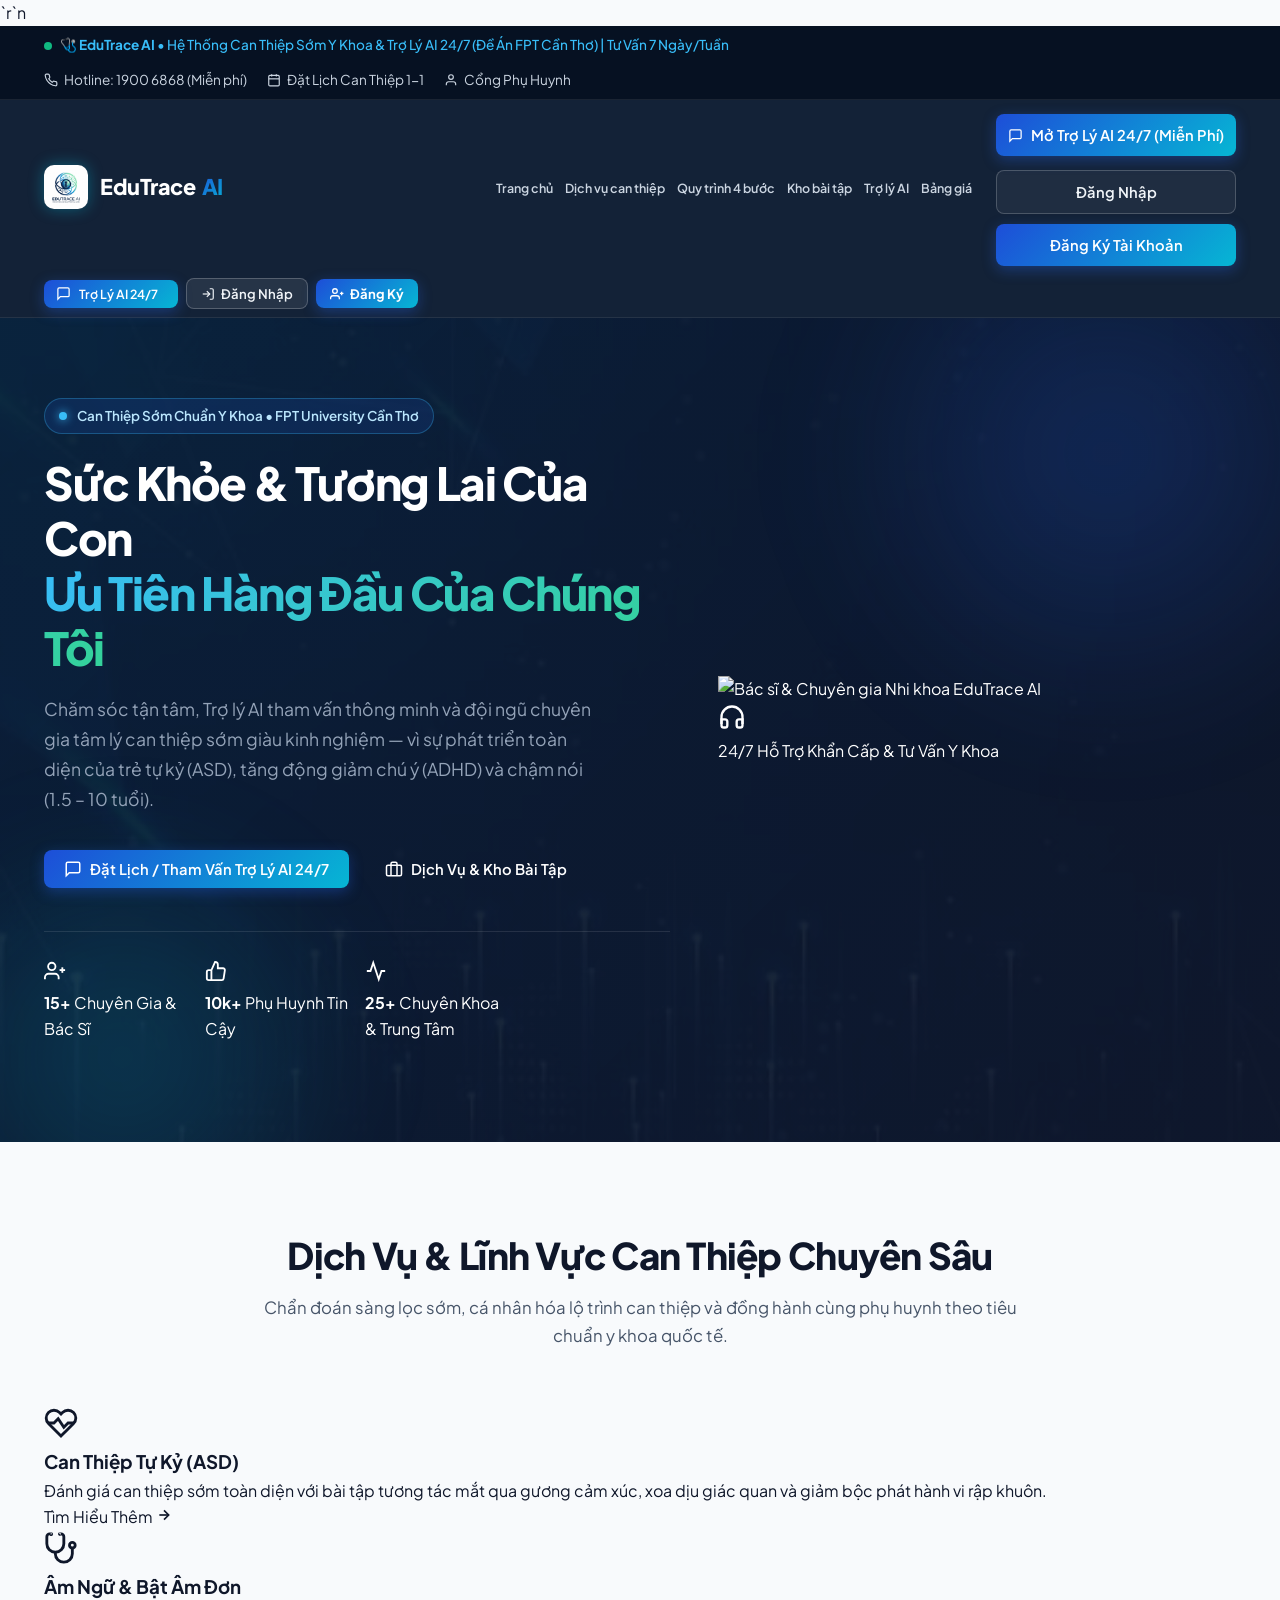
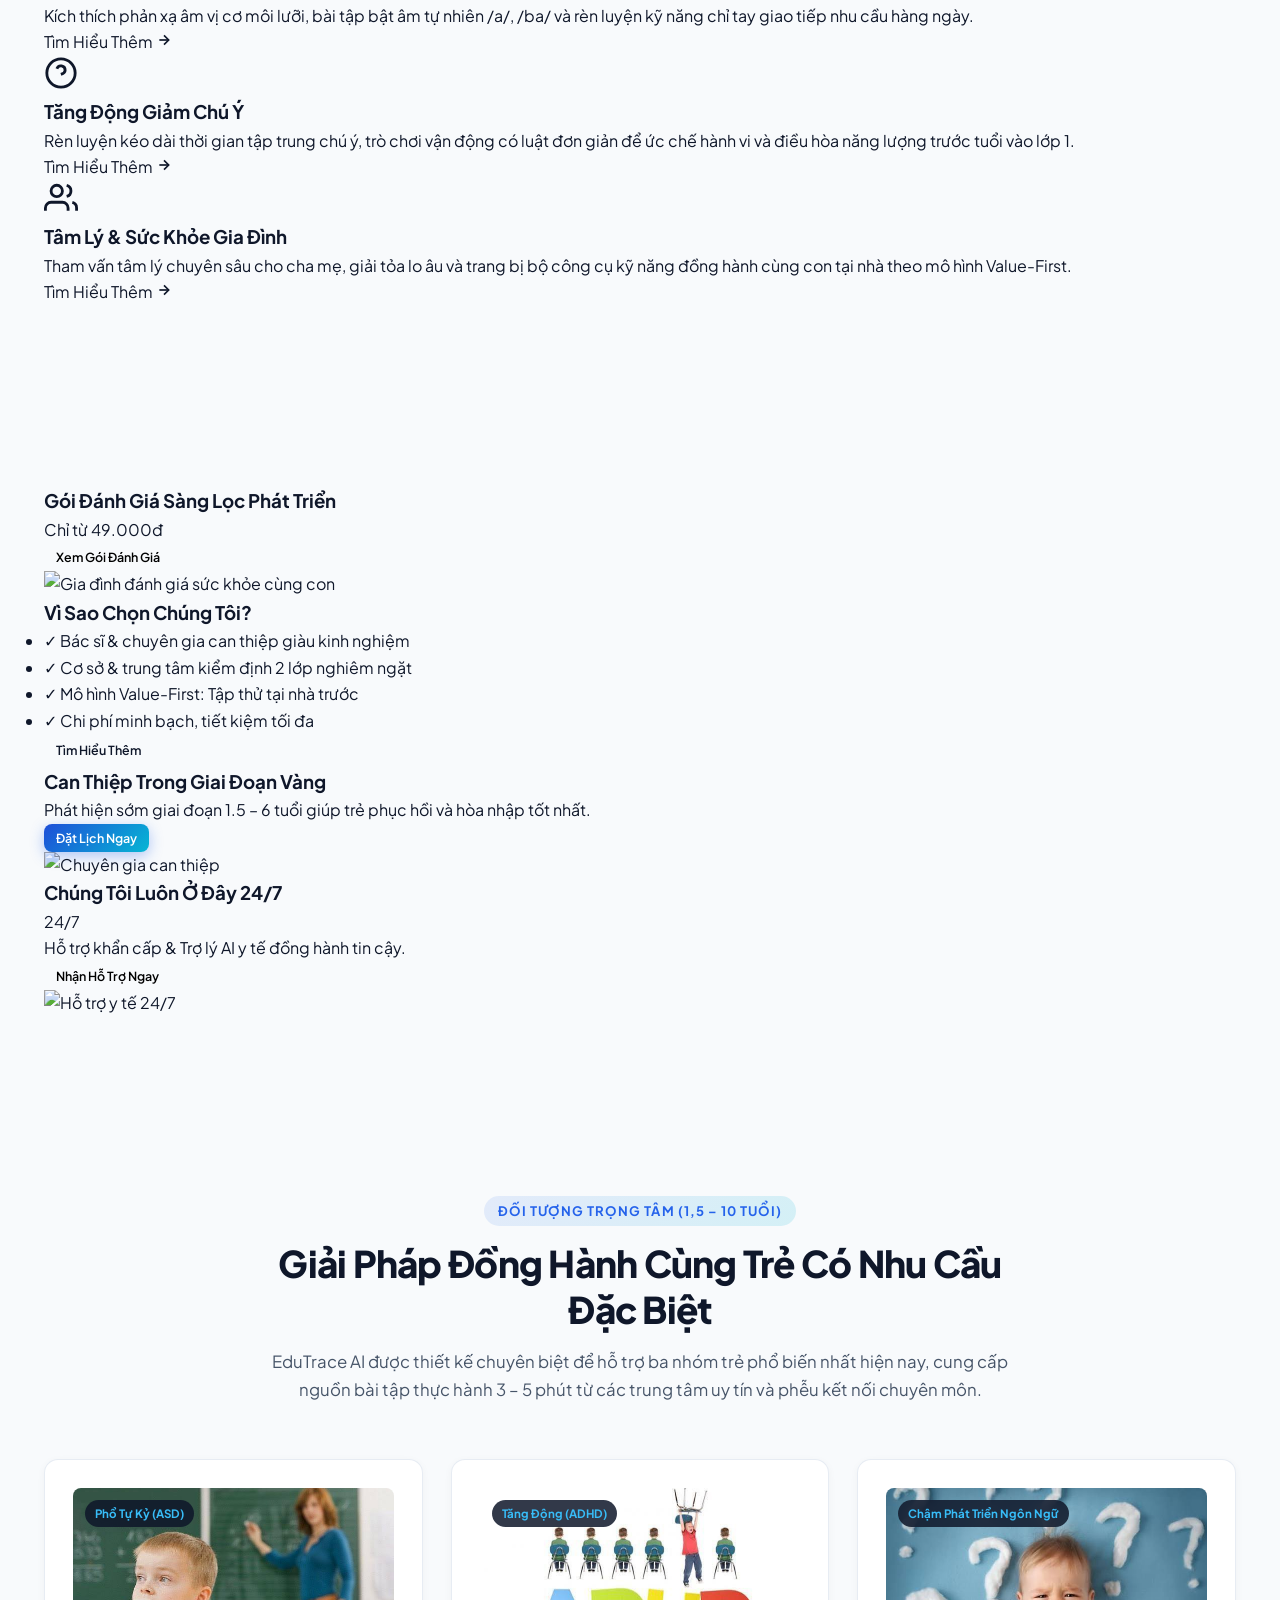
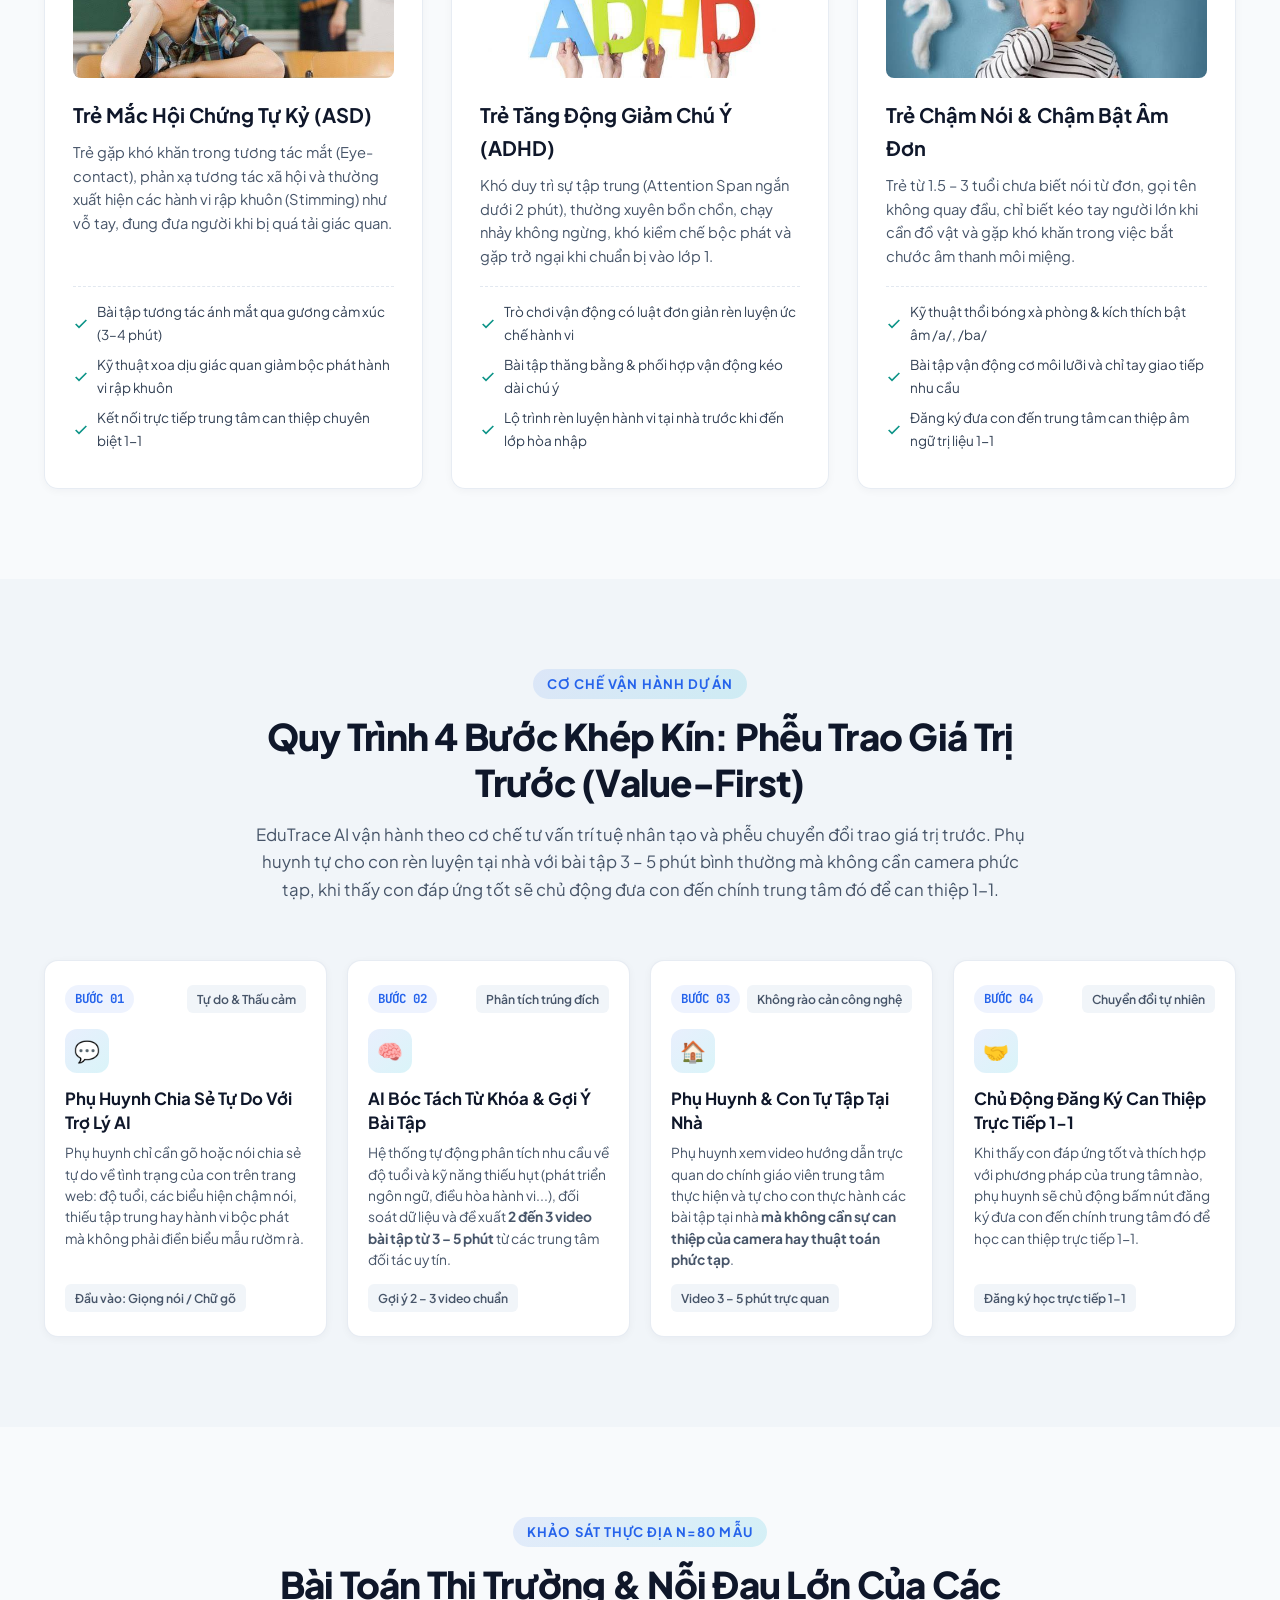
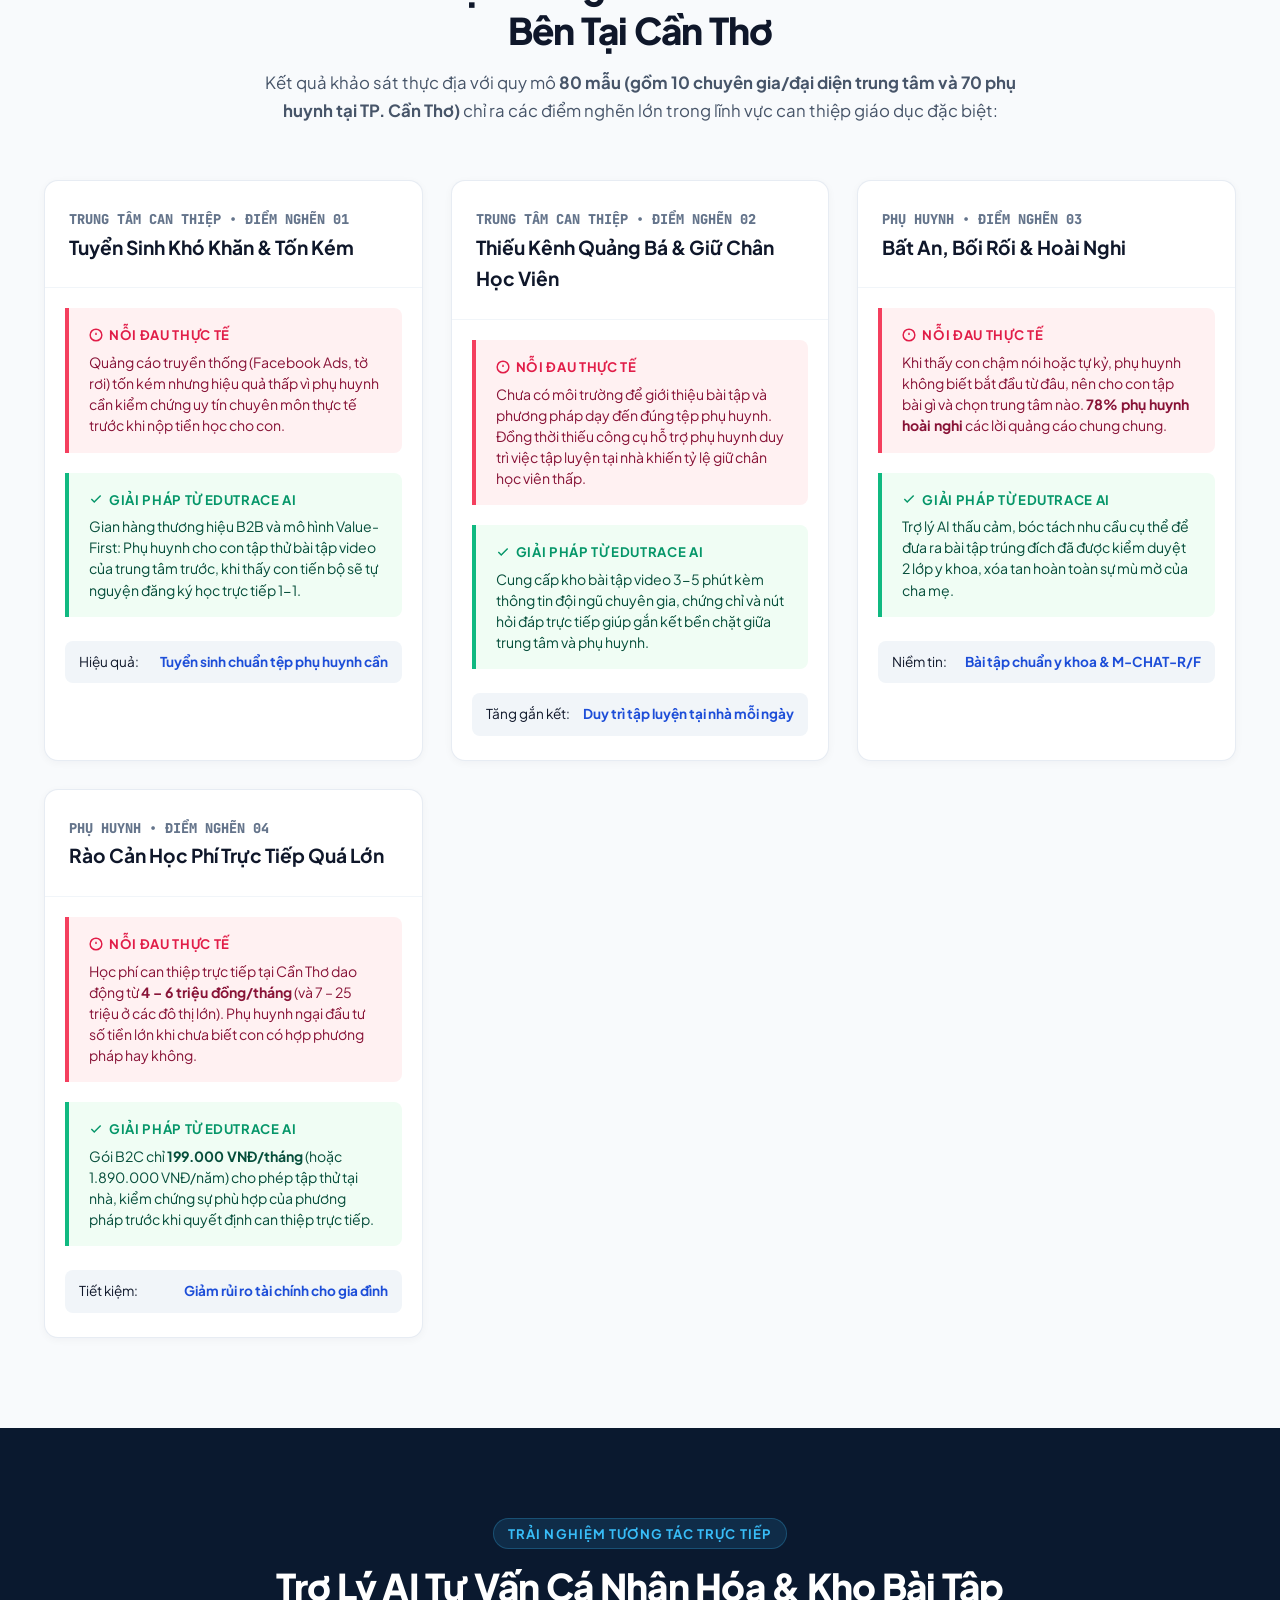
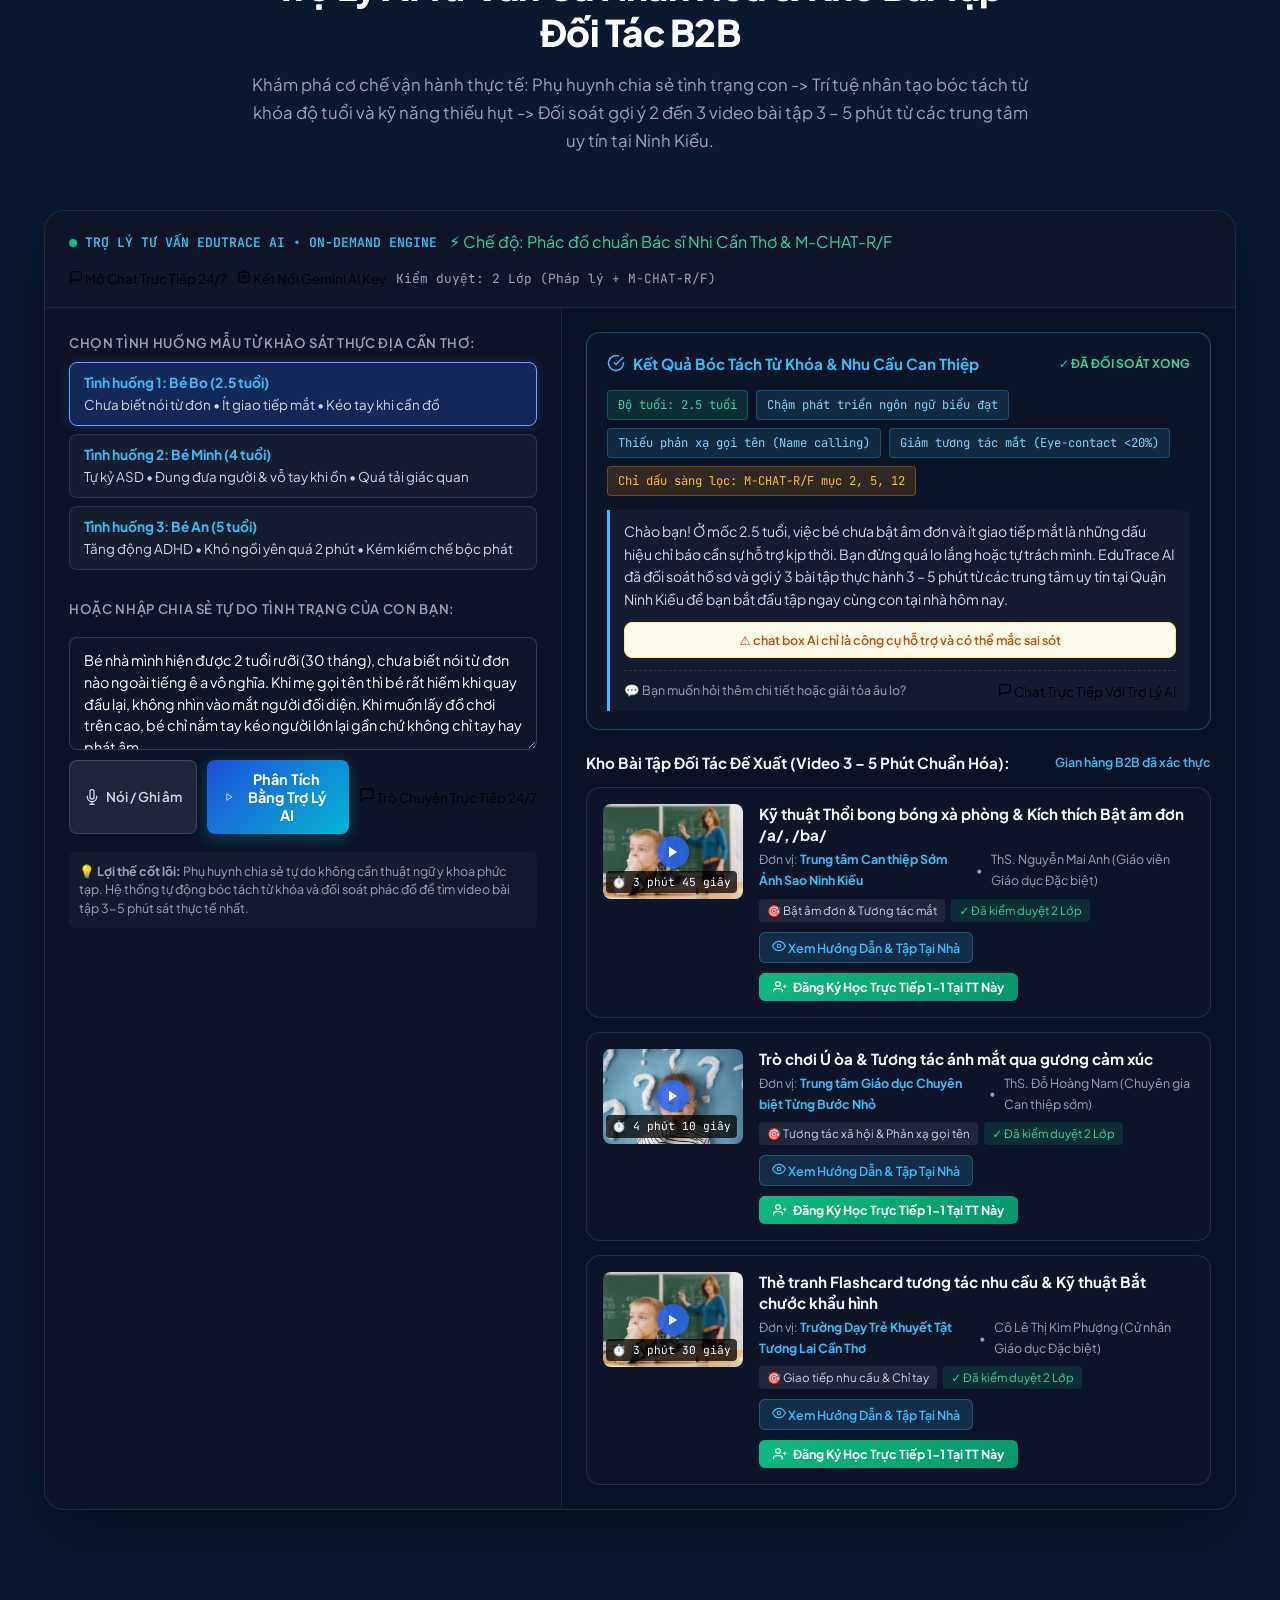
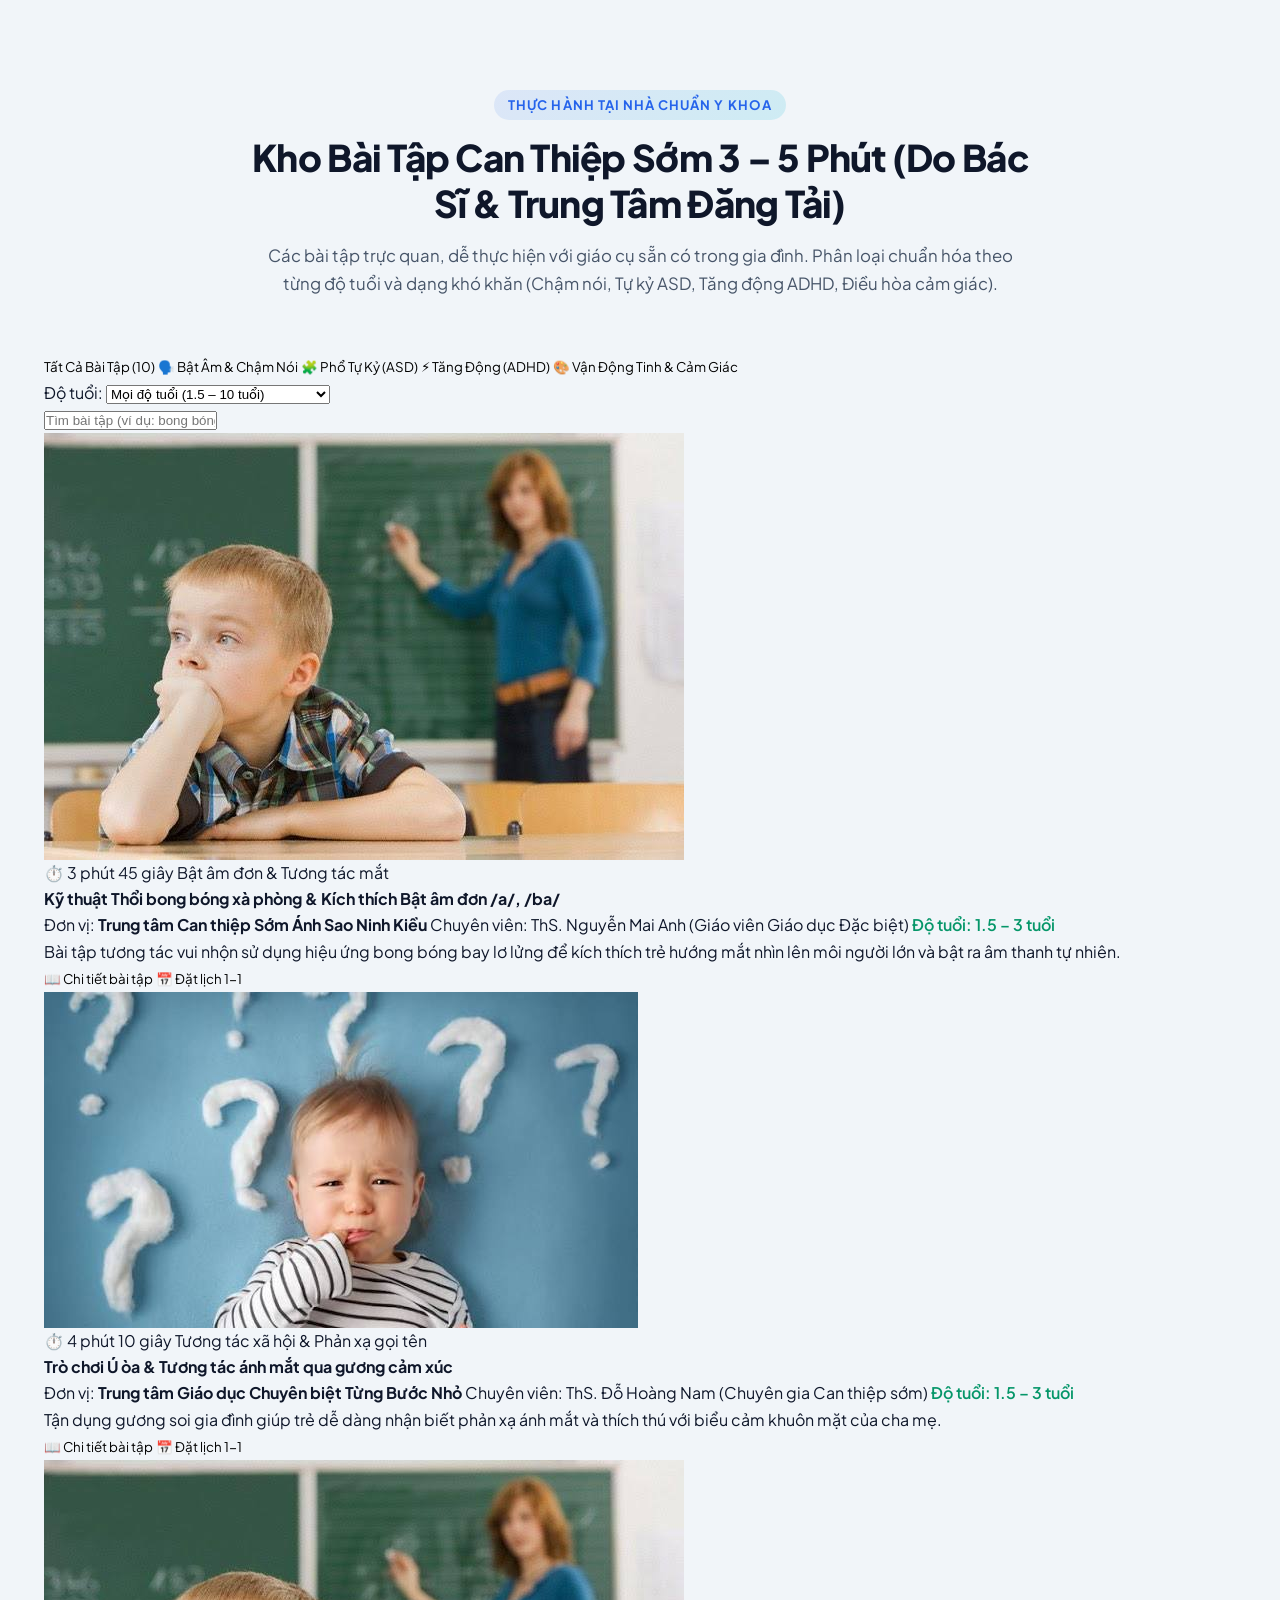
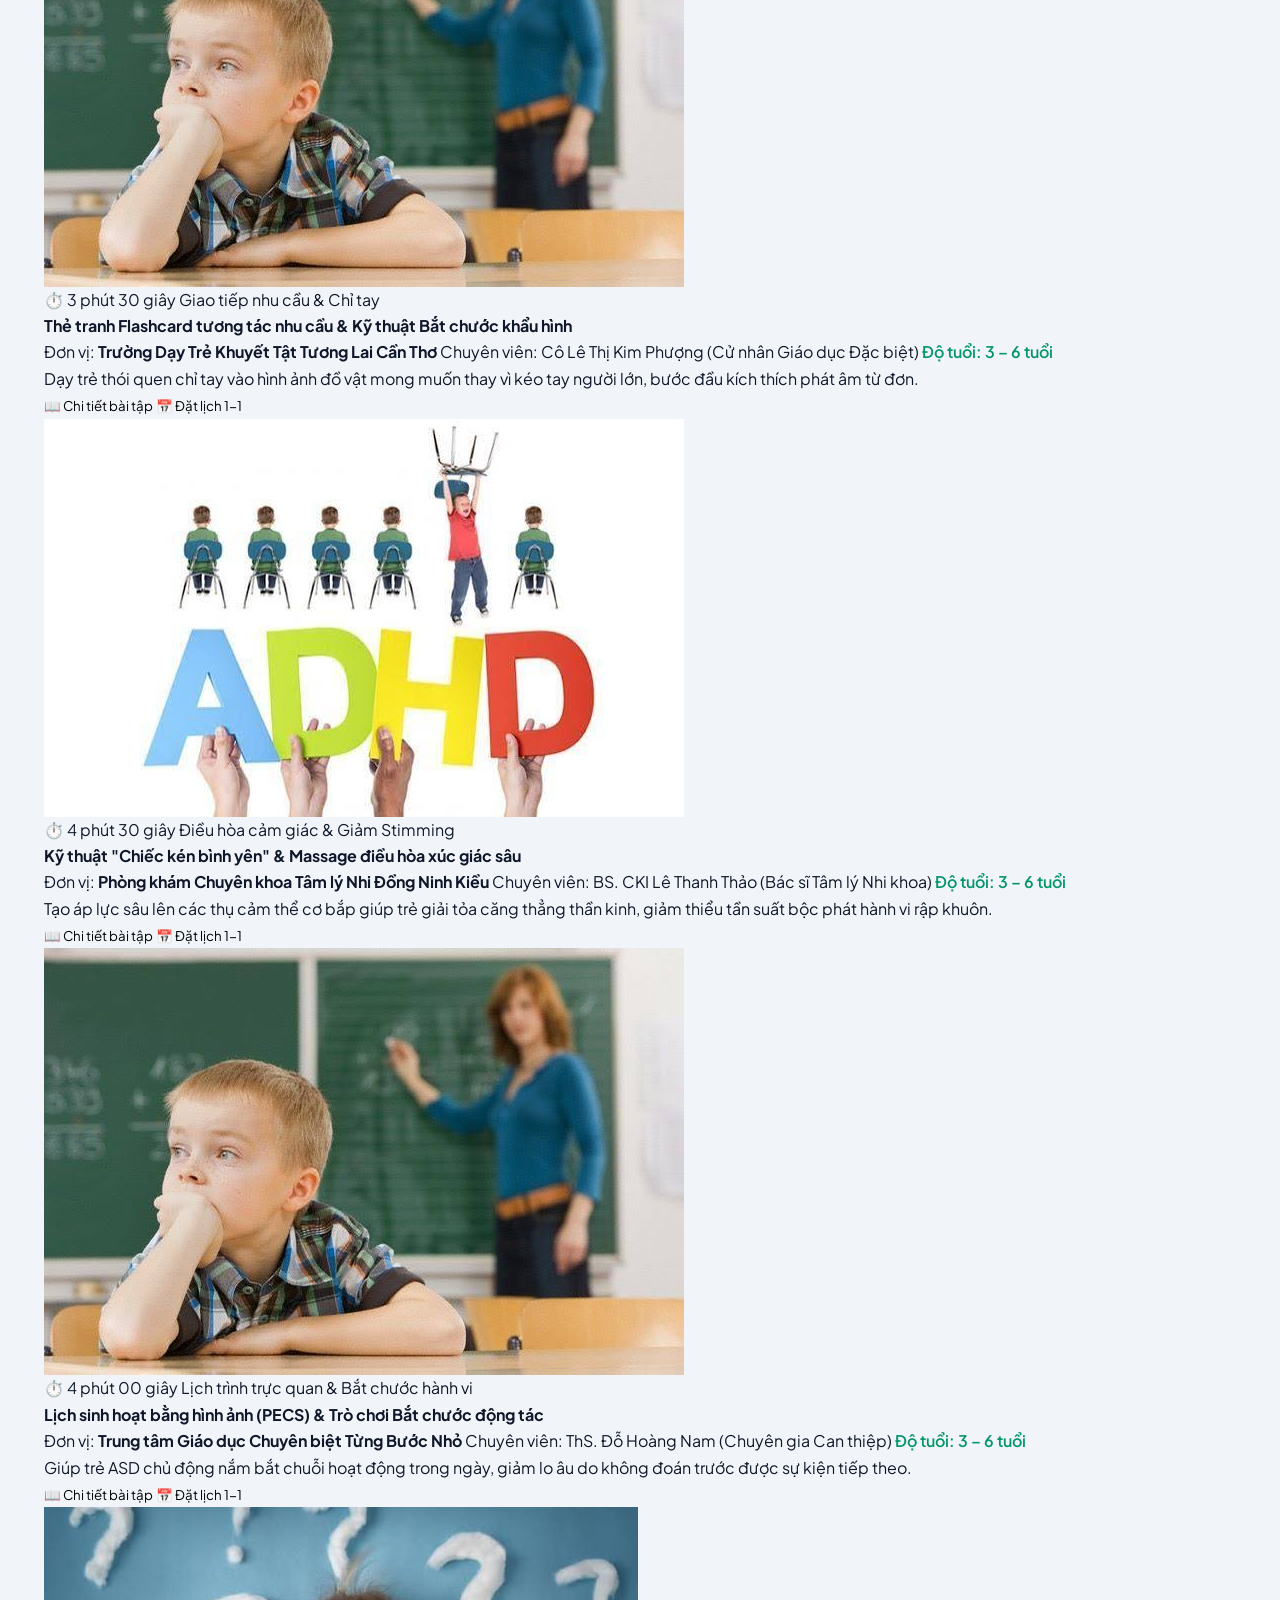
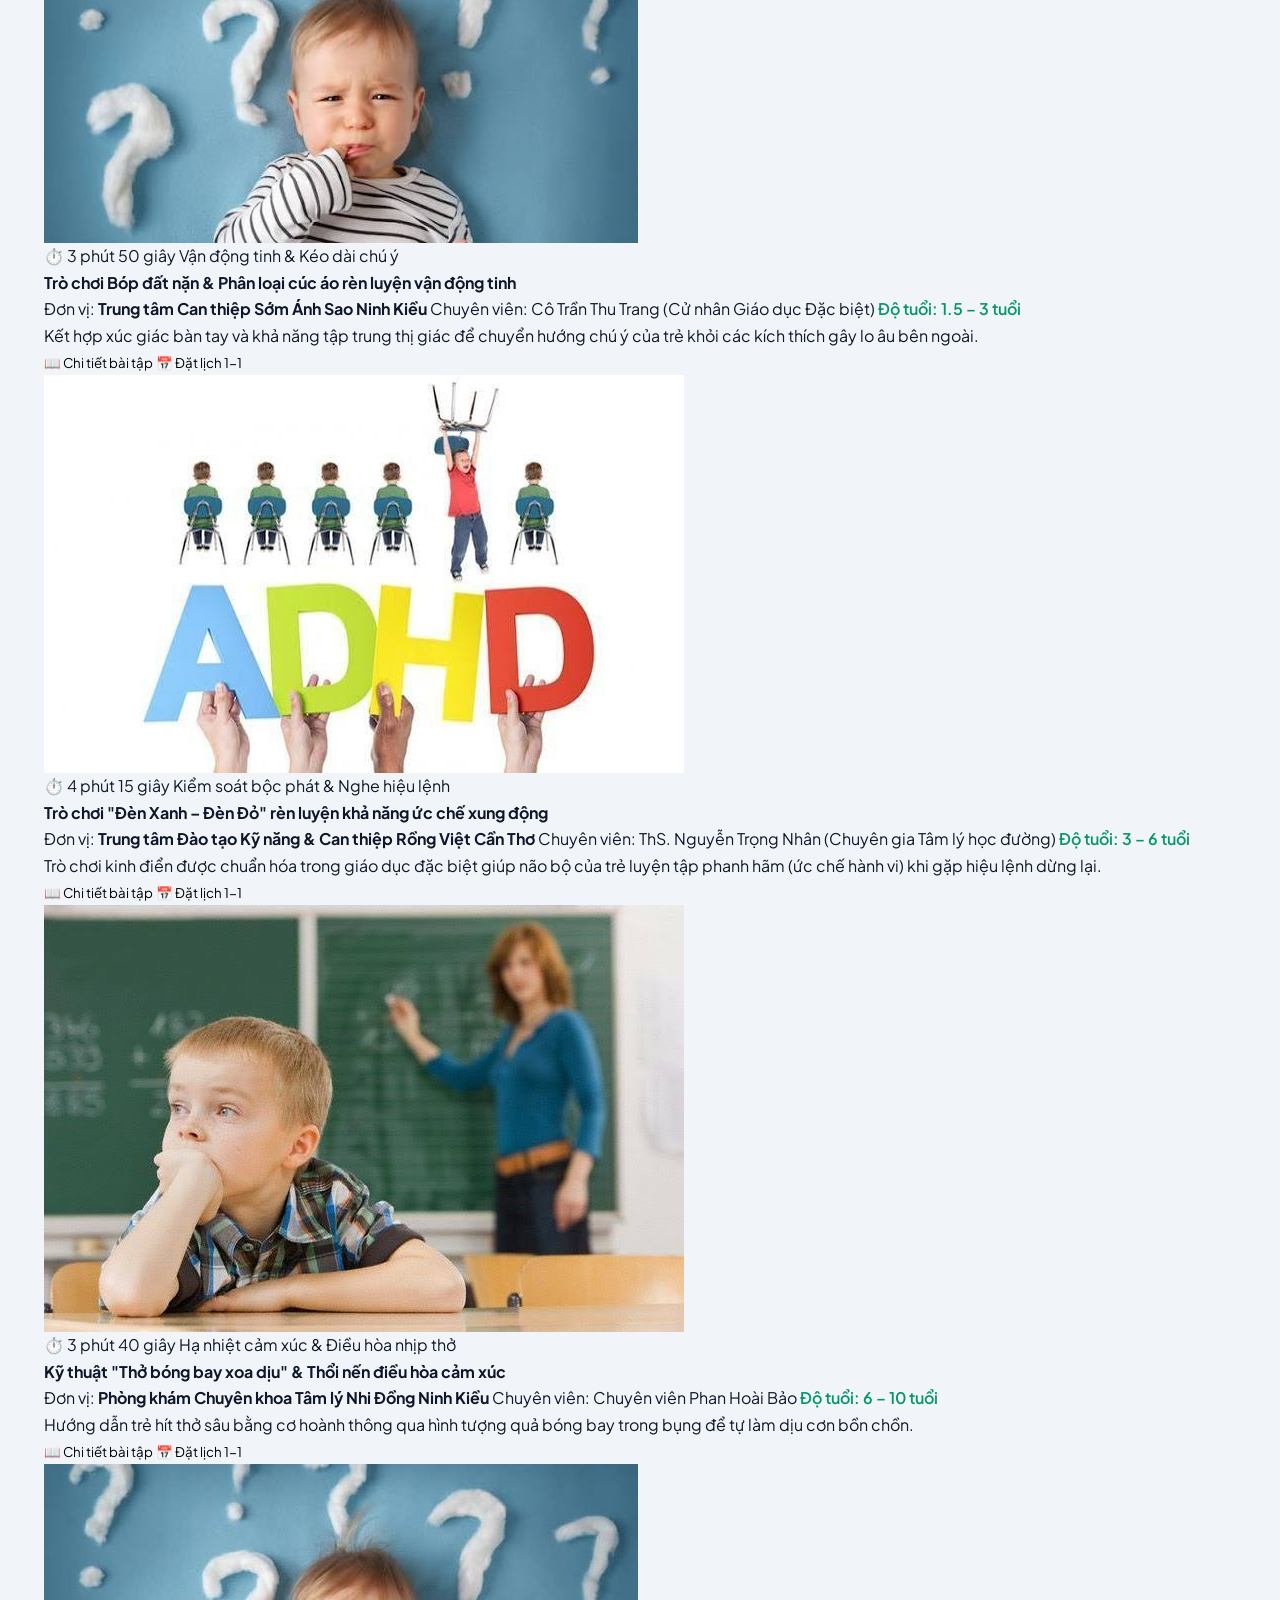
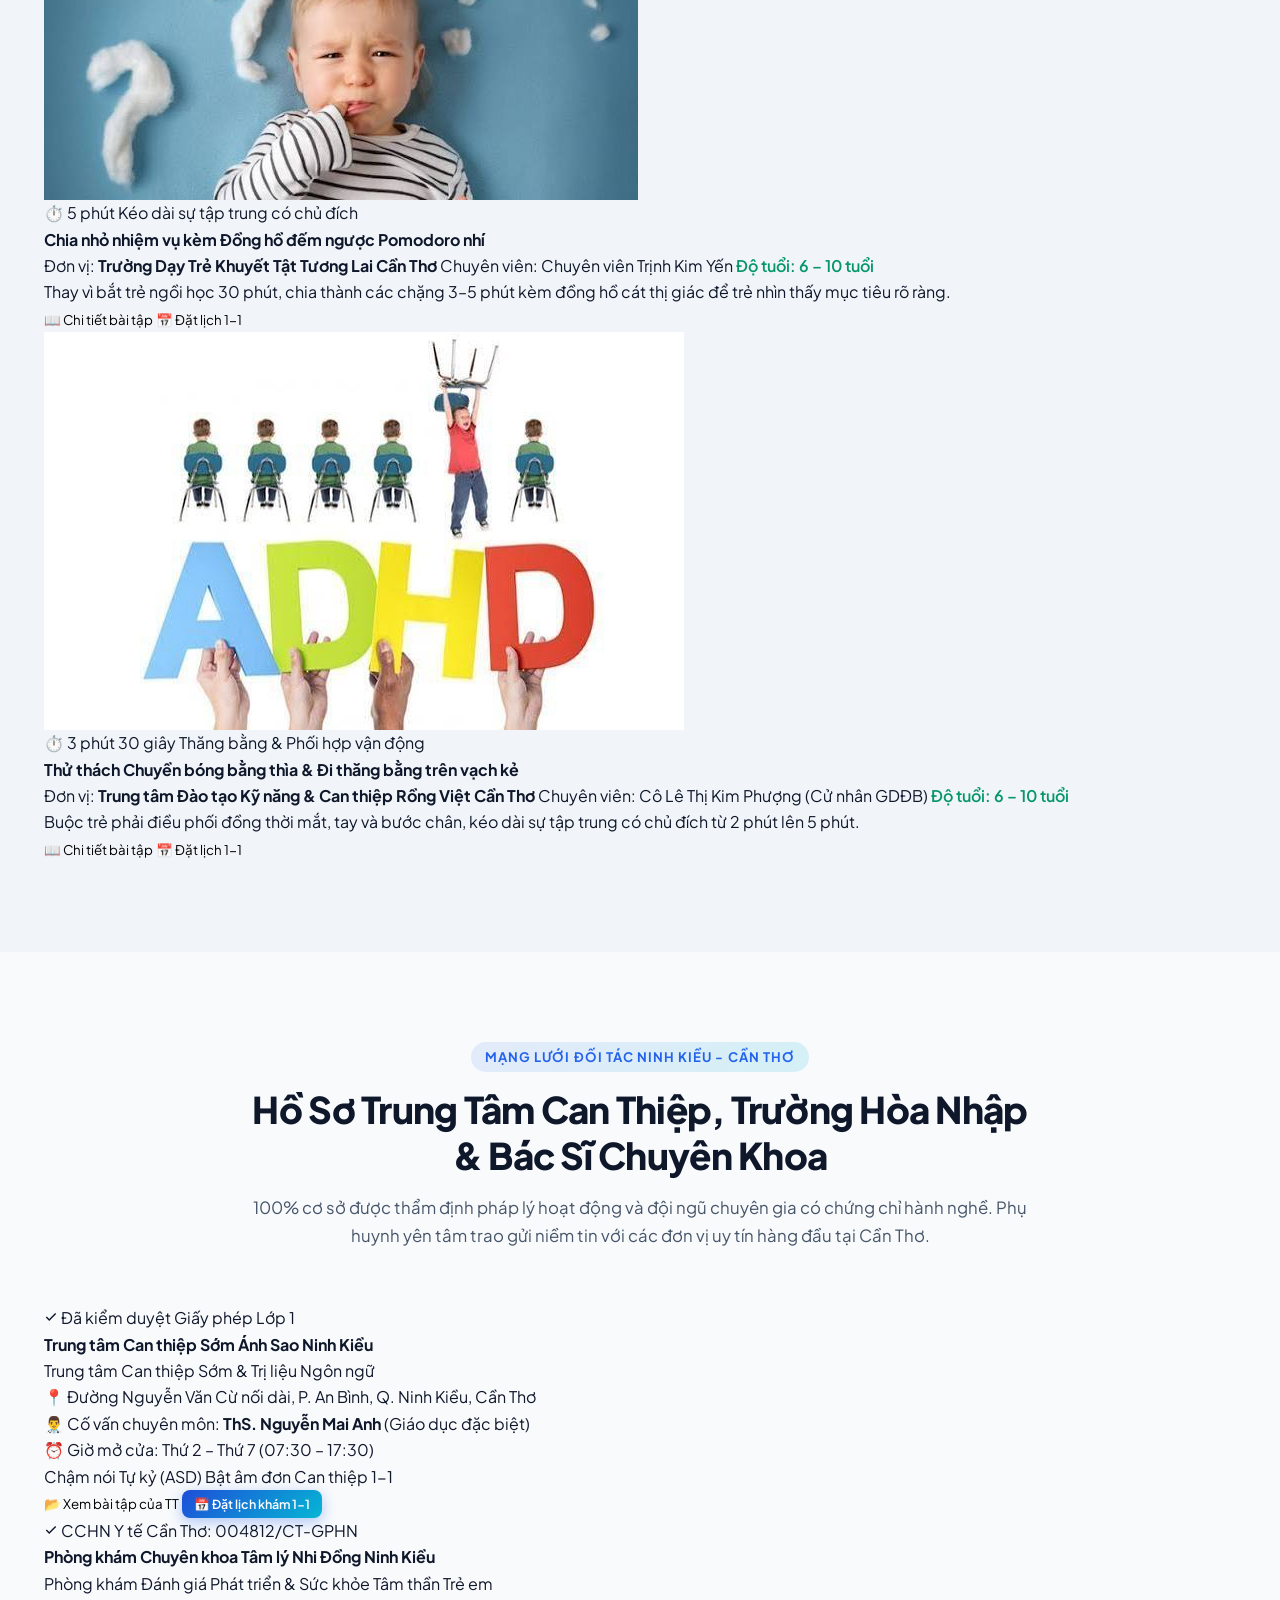
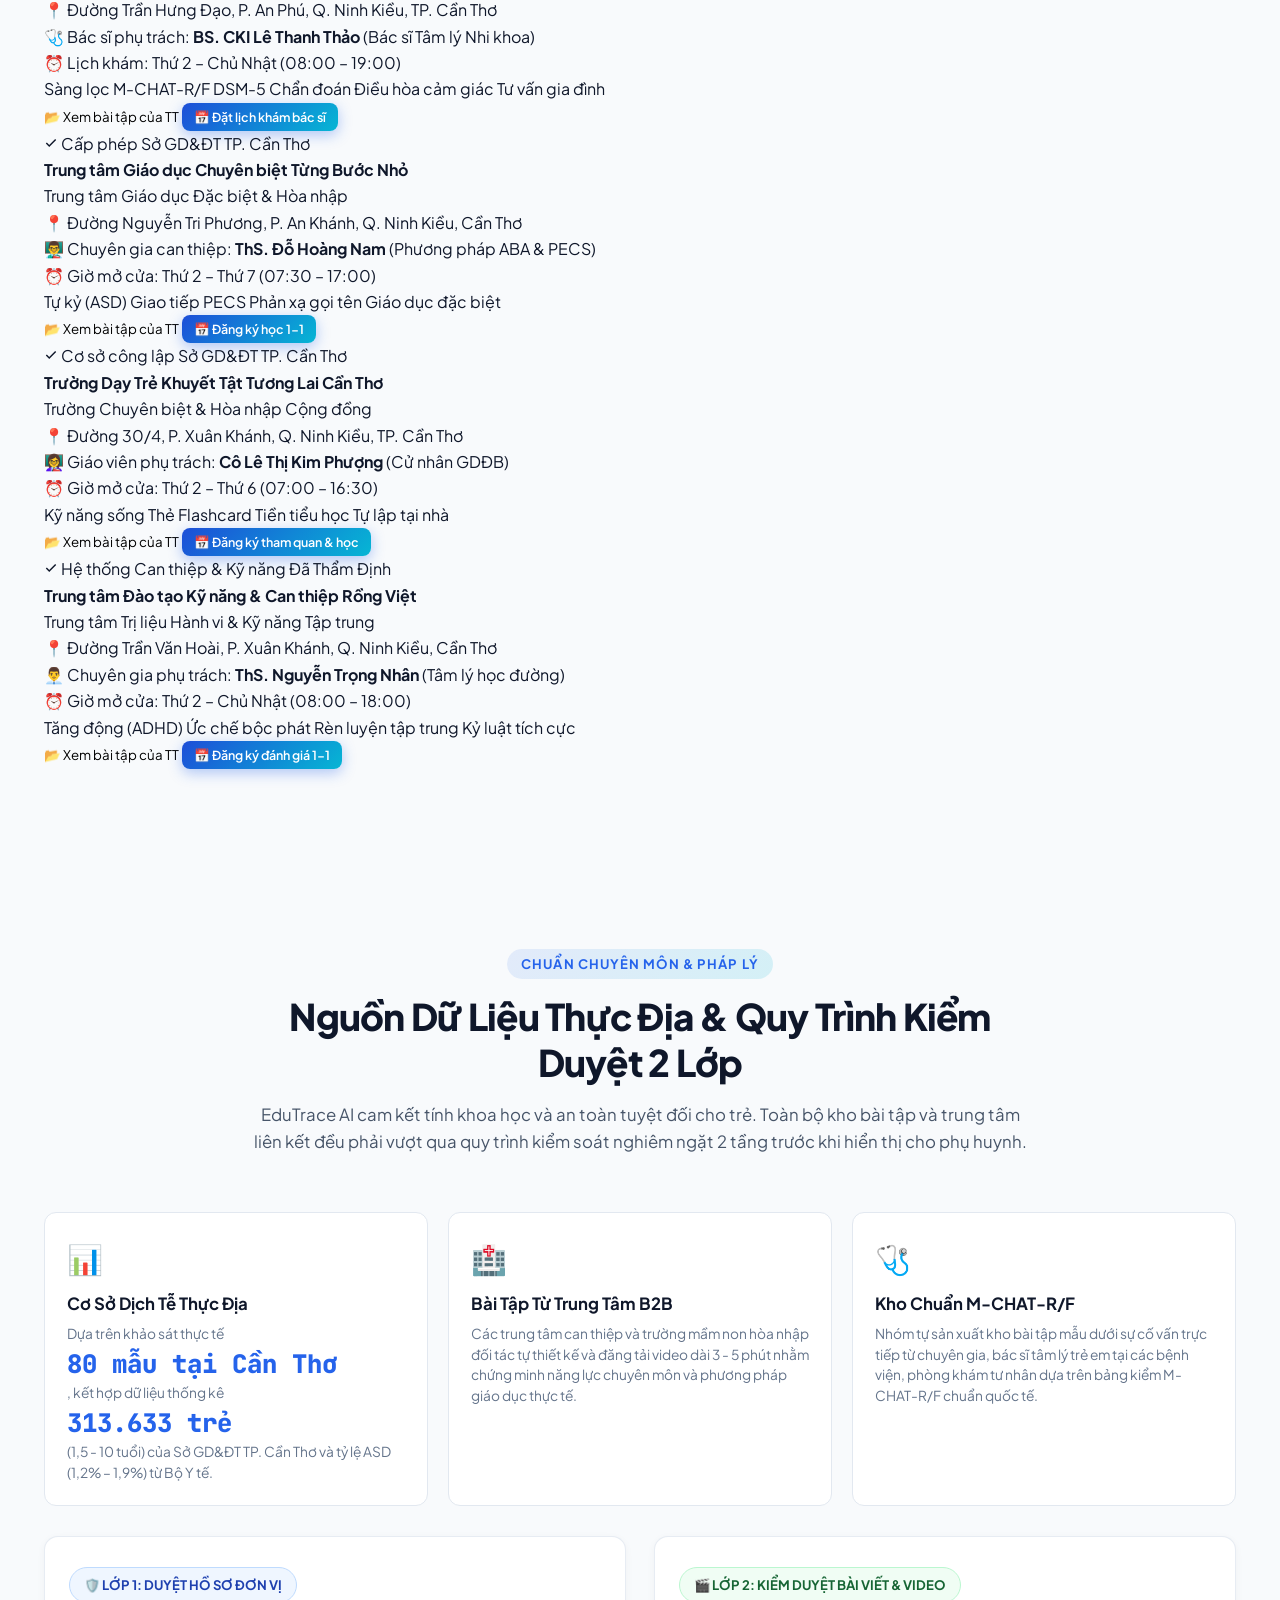
==== commit 285bac41: "Update EduTrace application" ====
--- a/Dự án-VS/Web_EduTrace_AI_Firebase_Starter_fixed/Web_EduTrace_AI_Firebase_Starter/index.html
+++ b/Dự án-VS/Web_EduTrace_AI_Firebase_Starter_fixed/Web_EduTrace_AI_Firebase_Starter/index.html
@@ -23,9 +23,7 @@
     rel="stylesheet">
 
   <!-- Stylesheet -->
-  <link rel="stylesheet" href="style.css">
-  <link rel="stylesheet" href="roles.css">
-  <link rel="stylesheet" href="ui-refinements.css">
+  <link rel="stylesheet" href="style.css">`r`n  <link rel="stylesheet" href="roles.css">
 </head>
 
 <body>
@@ -58,7 +56,7 @@
           </svg>
           Đặt Lịch Can Thiệp 1-1
         </a>
-        <a href="#roleWorkspace" id="parentPortalLink" class="top-bar-link">
+        <a href="javascript:void(0)" onclick="document.getElementById('navLoginBtn')?.click()" class="top-bar-link">
           <svg width="14" height="14" viewBox="0 0 24 24" fill="none" stroke="currentColor" stroke-width="2">
             <path d="M20 21v-2a4 4 0 0 0-4-4H8a4 4 0 0 0-4 4v2"></path>
             <circle cx="12" cy="7" r="4"></circle>
@@ -83,7 +81,7 @@
 
       <!-- Desktop Nav Menu -->
       <nav>
-        <ul class="nav-menu" id="primaryNavigation">
+        <ul class="nav-menu">
           <li><a href="#home" class="nav-link active">Trang chủ</a></li>
           <li><a href="#services-medical" class="nav-link">Dịch vụ can thiệp</a></li>
           <li><a href="#overview-process" class="nav-link">Quy trình 4 bước</a></li>
@@ -101,7 +99,7 @@
             <button type="button" class="btn btn-outline-light" id="mobileLoginBtn">Đăng Nhập</button>
             <button type="button" class="btn btn-primary" id="mobileRegisterBtn">Đăng Ký Tài Khoản</button>
           </li>
-          <li class="mobile-auth-user" id="mobileAuthUser" hidden>
+          <li class="mobile-auth-user" id="mobileAuthUser" style="display: none;">
             <div class="mobile-user-card">
               <div>
                 <span class="mobile-user-name" id="mobileUserName">Người dùng</span>
@@ -153,7 +151,7 @@
         </div>
 
         <!-- Authenticated User Dropdown -->
-        <div class="auth-nav-user" id="authNavUser" hidden>
+        <div class="auth-nav-user" id="authNavUser" style="display: none;">
           <button type="button" class="nav-user-pill" id="navUserMenuToggle" aria-expanded="false">
             <div class="nav-user-avatar" id="navUserAvatar">U</div>
             <div class="nav-user-meta">
@@ -212,7 +210,7 @@
           </div>
         </div>
 
-        <button type="button" class="mobile-toggle" aria-label="Mở menu" aria-expanded="false" aria-controls="primaryNavigation">
+        <button class="mobile-toggle" aria-label="Mở menu">
           <span></span>
           <span></span>
           <span></span>
@@ -234,37 +232,41 @@
         </div>
         <button type="button" class="role-workspace-profile" id="roleWorkspaceProfile">Thông tin tài khoản <span aria-hidden="true">↗</span></button>
       </div>
-      <div class="role-workspace-cards parent-shortcuts" id="parentWorkspace" hidden>
-        <a class="role-workspace-card" href="#ai-assistant-demo"><span class="role-card-icon" aria-hidden="true">✦</span><strong>Trợ lý AI</strong><span>Chia sẻ điều bạn quan tâm và tìm thông tin hỗ trợ.</span><span class="role-card-link">Mở trợ lý →</span></a>
-        <a class="role-workspace-card" href="#parentReferralPanel"><span class="role-card-icon" aria-hidden="true">♡</span><strong>Theo dõi &amp; gửi bác sĩ</strong><span>Ghi nhận thông tin và chọn bác sĩ để chia sẻ.</span><span class="role-card-link">Mở biểu mẫu →</span></a>
-        <a class="role-workspace-card" href="#exercise-hub"><span class="role-card-icon" aria-hidden="true">✚</span><strong>Bài tập tại nhà</strong><span>Khám phá tài nguyên và các bài tập hiện có.</span><span class="role-card-link">Xem bài tập →</span></a>
-        <a class="role-workspace-card" href="#contact"><span class="role-card-icon" aria-hidden="true">✉</span><strong>Liên hệ tư vấn</strong><span>Gửi yêu cầu để đội ngũ EduTrace liên hệ hỗ trợ.</span><span class="role-card-link">Gửi yêu cầu →</span></a>
-      </div>
-      <section id="parentReferralPanel" class="clinical-panel parent-referral" hidden aria-labelledby="parentReferralTitle">
-        <div class="parent-referral-heading"><div><span class="parent-eyebrow">ĐỒNG HÀNH CÙNG BÁC SĨ</span><h3 id="parentReferralTitle">Theo dõi phát triển và gửi bác sĩ</h3><p>Chọn nội dung, kiểm tra thông tin và gửi cho bác sĩ bạn lựa chọn.</p></div><span class="parent-referral-chip">Chia sẻ theo sự đồng ý của bạn</span></div>
-        <div class="parent-referral-note">Bảng mốc phát triển 2 tuổi phỏng theo CDC, không thay thế sàng lọc hoặc chẩn đoán. Nếu trẻ mất kỹ năng hoặc bạn lo ngại, hãy trao đổi với bác sĩ. Hạn chế nhập thông tin định danh.</div>
-        <p id="parentReferralStatus" class="parent-referral-status" role="status">Đang tải danh sách bác sĩ...</p>
-        <form id="parentReferralForm" class="parent-referral-form">
-          <div class="parent-form-grid"><label>Vấn đề quan tâm <select name="topic" class="form-control" required><option value="">Chọn vấn đề</option><option>Giao tiếp và ngôn ngữ</option><option>Tương tác xã hội</option><option>Chú ý và hành vi</option><option>Vấn đề khác</option></select></label>
-          <label>Hình thức chia sẻ <select name="mode" class="form-control"><option value="note">Gửi ghi chú</option><option value="milestones">Làm bảng mốc CDC 2 tuổi</option><option value="mchat_external">Chia sẻ kết quả M-CHAT-R/F từ tài liệu gốc</option><option value="vanderbilt_external">Chia sẻ kết quả Vanderbilt từ tài liệu gốc</option></select></label></div>
-          <div id="externalAssessment" class="parent-form-panel" hidden>
-            <p id="externalAssessmentDescription"></p><a id="externalAssessmentSource" href="https://www.mchatscreen.com/mchat-rf/translations/" target="_blank" rel="noopener noreferrer">Mở tài liệu gốc ↗</a>
+      <div class="role-workspace-cards" id="parentWorkspace" hidden>
+        <a class="role-workspace-card" href="#ai-assistant-demo"><span class="role-card-icon">✦</span><strong>Trợ lý AI</strong><span>Trao đổi về những điều bạn quan tâm trong quá trình phát triển của trẻ.</span><span class="role-card-link">Mở trợ lý →</span></a>
+        <a class="role-workspace-card" href="#exercise-hub"><span class="role-card-icon">✚</span><strong>Bài tập tại nhà</strong><span>Khám phá tài nguyên và bài tập hỗ trợ.</span><span class="role-card-link">Xem bài tập →</span></a>
+        <a class="role-workspace-card" href="#contact"><span class="role-card-icon">✉</span><strong>Liên hệ tư vấn</strong><span>Gửi yêu cầu để được đội ngũ EduTrace hỗ trợ.</span><span class="role-card-link">Gửi yêu cầu →</span></a>
+      </div>
+      <section id="parentReferralPanel" class="clinical-panel" hidden aria-labelledby="parentReferralTitle">
+        <h3 id="parentReferralTitle">Theo dõi phát triển và gửi bác sĩ</h3>
+        <p>Bảng theo dõi 2 tuổi phỏng theo CDC, không thay thế sàng lọc hoặc chẩn đoán. Nếu trẻ mất kỹ năng hoặc bạn lo ngại, hãy trao đổi với bác sĩ, không chờ làm bảng. Hãy hạn chế thông tin định danh.</p>
+        <p id="parentReferralStatus" role="status">Đang tải danh sách bác sĩ...</p>
+        <form id="parentReferralForm">
+          <label>Vấn đề quan tâm <select name="topic" class="form-control" required><option value="">Chọn vấn đề</option><option>Giao tiếp và ngôn ngữ</option><option>Tương tác xã hội</option><option>Chú ý và hành vi</option><option>Vấn đề khác</option></select></label>
+          <label>Hình thức <select name="mode" class="form-control"><option value="note">Gửi ghi chú</option><option value="milestones">Làm bảng mốc CDC 2 tuổi</option><option value="mchat_external">Chia sẻ kết quả M-CHAT-R/F từ tài liệu gốc</option><option value="vanderbilt_external">Chia sẻ kết quả Vanderbilt từ tài liệu gốc</option></select></label>
+          <div id="externalAssessment" hidden>
+            <p id="externalAssessmentDescription"></p>
+            <a id="externalAssessmentSource" href="https://www.mchatscreen.com/mchat-rf/translations/" target="_blank" rel="noopener noreferrer">Mở tài liệu gốc</a>
             <p>Hoàn thành biểu mẫu từ nguồn gốc cùng chuyên gia khi cần, rồi nhập thông tin bạn muốn chia sẻ vào ô ghi chú. Ứng dụng không tự chấm điểm hay diễn giải biểu mẫu này.</p>
             <label>Tuổi của trẻ (tháng) <input name="externalAgeMonths" type="number" class="form-control"></label>
           </div>
-          <div id="milestoneQuestions" class="parent-form-panel" hidden>
+          <div id="milestoneQuestions" hidden>
             <p>Chỉ dùng bảng này cho trẻ từ 24 đến dưới 30 tháng. Nếu trẻ sinh non hơn 3 tuần, hãy hỏi bác sĩ về tuổi hiệu chỉnh.</p>
             <label>Tuổi của trẻ (tháng) <input name="ageMonths" type="number" min="24" max="29" class="form-control"></label>
-            <div id="milestoneItems" class="parent-milestones"></div>
+            <div id="milestoneItems"></div>
             <p>Khi yêu cầu nhận xét, tuổi và câu trả lời sẽ được gửi đến dịch vụ Gemini. Không gửi ghi chú hoặc tên trẻ trong bước này.</p>
-            <label class="parent-check"><input type="checkbox" name="aiConsent"><span>Tôi đồng ý gửi tuổi và câu trả lời tới Gemini để nhận nhận xét.</span></label>
-            <button type="button" id="milestoneAiReview" class="role-workspace-profile parent-secondary-button">Nhận nhận xét từ AI</button>
-            <section id="milestoneAiResult" class="parent-ai-result" hidden aria-live="polite"><p><strong>Đây là đánh giá từ AI dựa theo tài liệu nên chưa phải là đánh giá chính xác cuối cùng.</strong> AI có thể mắc sai sót; hãy hỏi bác sĩ, không dùng kết quả để chẩn đoán.</p><p id="milestoneAiText" style="white-space: pre-wrap"></p><p>Hãy chọn bác sĩ bên dưới và đồng ý chia sẻ để gửi câu trả lời cho bác sĩ tư vấn.</p></section>
-          </div>
-          <label>Ghi chú muốn chia sẻ <textarea name="content" class="form-control" maxlength="3000" placeholder="Nhập điều bạn muốn trao đổi với bác sĩ"></textarea></label>
+            <label><input type="checkbox" name="aiConsent"> Tôi đồng ý gửi tuổi và câu trả lời tới Gemini để nhận nhận xét.</label>
+            <button type="button" id="milestoneAiReview" class="role-workspace-profile">Nhận nhận xét từ AI</button>
+            <section id="milestoneAiResult" hidden aria-live="polite">
+              <p><strong>Đây là đánh giá từ AI dựa theo tài liệu nên chưa phải là đánh giá chính xác cuối cùng.</strong> AI có thể mắc sai sót; hãy hỏi bác sĩ, không dùng kết quả để chẩn đoán.</p>
+              <p id="milestoneAiText" style="white-space: pre-wrap"></p>
+              <p>Hãy chọn bác sĩ bên dưới và đồng ý chia sẻ để gửi câu trả lời cho bác sĩ tư vấn.</p>
+            </section>
+          </div>
+          <label>Ghi chú muốn chia sẻ <textarea name="content" class="form-control" maxlength="3000"></textarea></label>
           <label>Bác sĩ nhận <select name="clinicianUid" class="form-control" required><option value="">Chọn bác sĩ</option></select></label>
-          <label class="parent-check"><input type="checkbox" name="consent" required><span>Tôi đồng ý gửi nội dung trên cho bác sĩ đã chọn.</span></label>
-          <div><button type="submit" class="role-workspace-profile parent-submit">Gửi cho bác sĩ</button></div>
+          <label><input type="checkbox" name="consent" required> Tôi đồng ý gửi nội dung trên cho bác sĩ đã chọn.</label>
+          <button type="submit" class="role-workspace-profile">Gửi cho bác sĩ</button>
         </form>
       </section>
       <div class="role-workspace-cards" id="doctorWorkspace" hidden>
@@ -430,7 +432,7 @@
             </div>
             <div class="fsc-info">
               <span class="fsc-number">24/7</span>
-              <span class="fsc-label">Thông tin hỗ trợ tham khảo</span>
+              <span class="fsc-label">Hỗ Trợ Khẩn Cấp &amp; Tư Vấn Y Khoa</span>
             </div>
           </div>
         </div>
@@ -603,7 +605,7 @@
           <div class="hc-text-col">
             <h3>Chúng Tôi Luôn Ở Đây 24/7</h3>
             <div class="emergency-badge-text">24/7</div>
-            <p>Trợ lý AI cung cấp thông tin tham khảo và có thể mắc sai sót.</p>
+            <p>Hỗ trợ khẩn cấp &amp; Trợ lý AI y tế đồng hành tin cậy.</p>
             <button type="button" class="btn btn-outline-medical btn-sm btn-pill" onclick="window.openEduTraceChat && window.openEduTraceChat()">
               Nhận Hỗ Trợ Ngay
             </button>
@@ -1115,7 +1117,7 @@
                   </svg>
                   Kết Quả Bóc Tách Từ Khóa &amp; Nhu Cầu Can Thiệp
                 </h4>
-                <span id="aiAnalysisStatus" style="font-size: 0.75rem; color: #34d399; font-weight: 700;">TÌNH HUỐNG MINH HỌA</span>
+                <span style="font-size: 0.75rem; color: #34d399; font-weight: 700;">✓ ĐÃ ĐỐI SOÁT XONG</span>
               </div>
 
               <div class="keyword-tags-wrap" id="aiAnalysisKeywords">
@@ -1125,7 +1127,6 @@
               <div class="ai-advice-bubble" id="aiAdviceText">
                 <!-- Advice message rendered via script.js -->
               </div>
-              <div id="screeningSuggestion" class="screening-suggestion" aria-live="polite"></div>
             </div>
 
             
@@ -1445,7 +1446,7 @@
       </div>
 
       <!-- Data Source Cards -->
-      <div class="data-source-grid">
+      <div style="display: grid; grid-template-columns: repeat(3, 1fr); gap: 20px; margin-bottom: 30px;">
         <div class="pilot-stat-box" style="text-align: left; background: white; border-radius: 12px; padding: 22px;">
           <div style="font-size: 1.8rem; margin-bottom: 8px;">📊</div>
           <h4 style="font-size: 1.05rem; font-weight: 700; color: #0f172a; margin-bottom: 6px;">Cơ Sở Dịch Tễ Thực Địa
@@ -2716,7 +2717,6 @@
   
   <!-- Firebase integration: remains in demo mode until js/firebase-config.js is configured. -->
   <script type="module" src="js/firebase-integration.js"></script>
-  <script type="module" src="js/screening-suggestions-ui.js"></script>
   <script type="module" src="js/role-workspaces.js"></script>
   <!-- Floating Back to Top Button -->
   <button type="button" id="btnBackToTop" class="btn-back-to-top" title="Lên đầu trang" aria-label="Lên đầu trang">
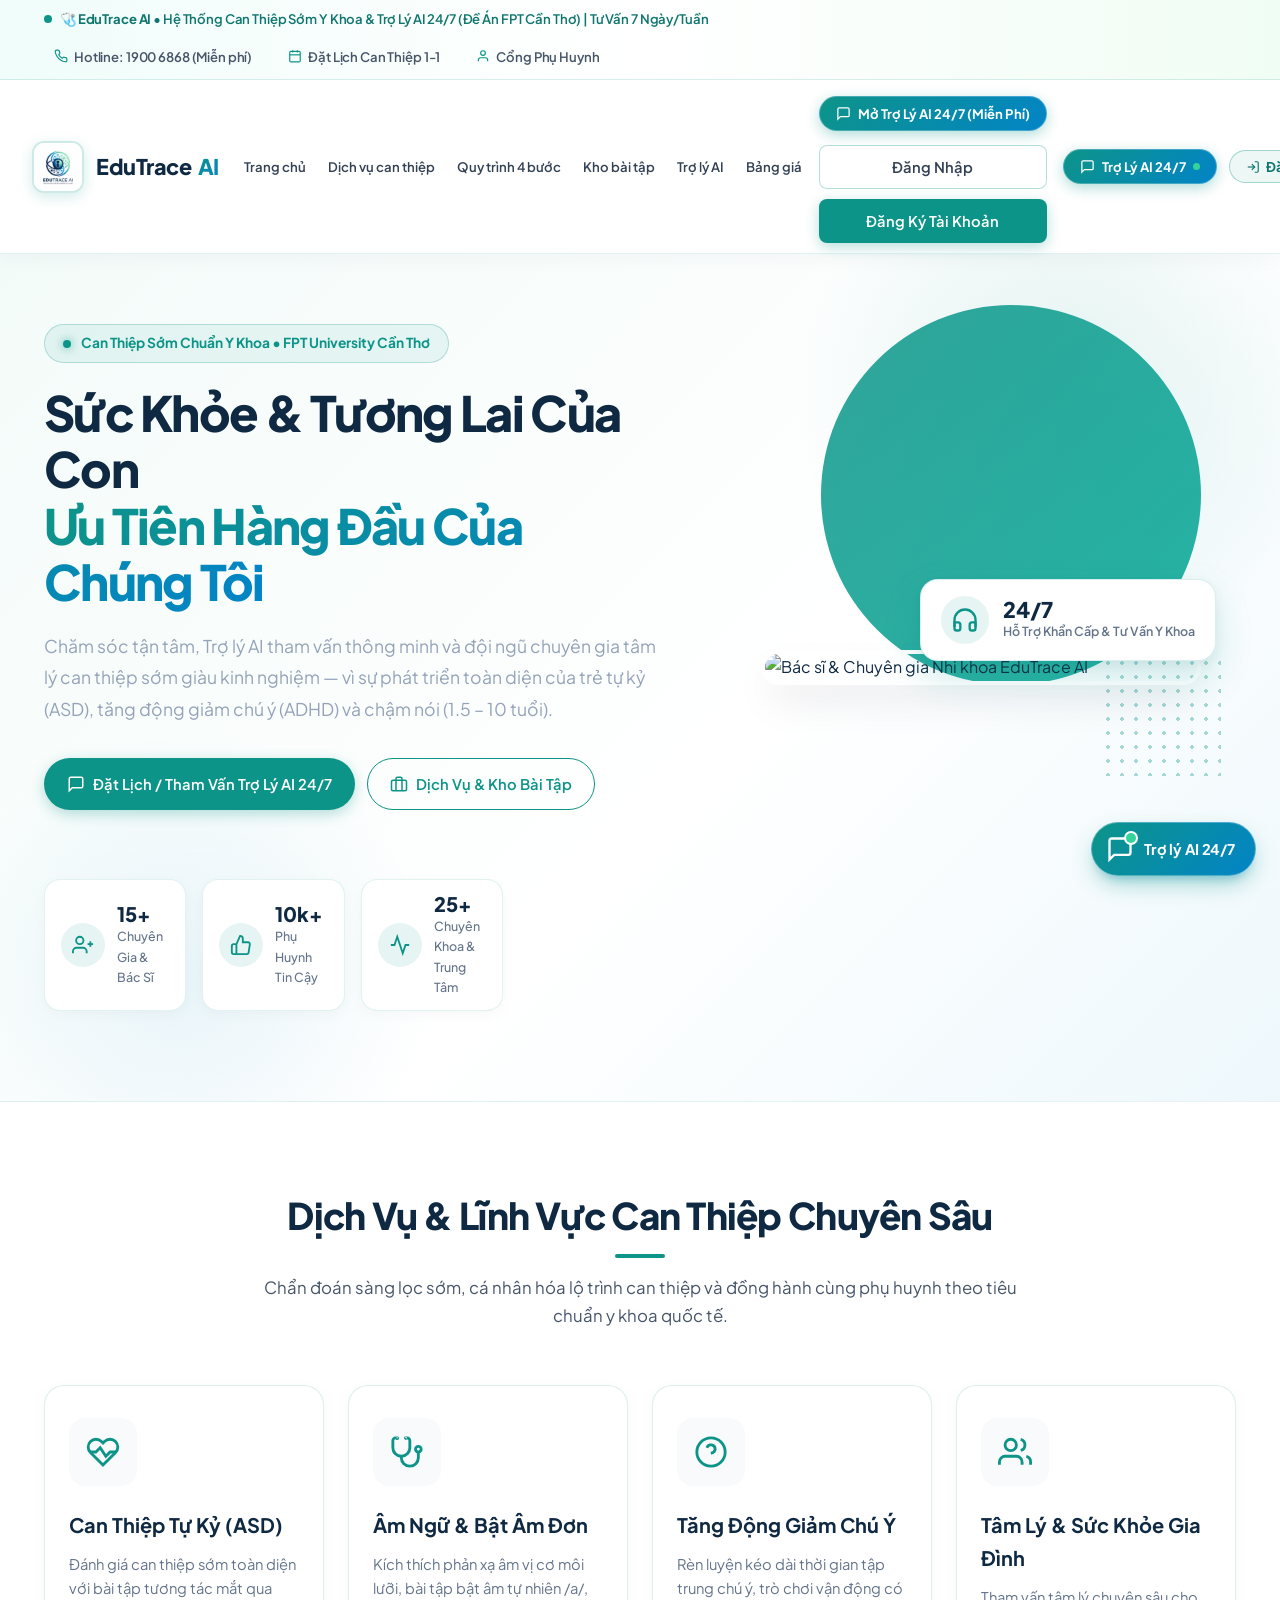
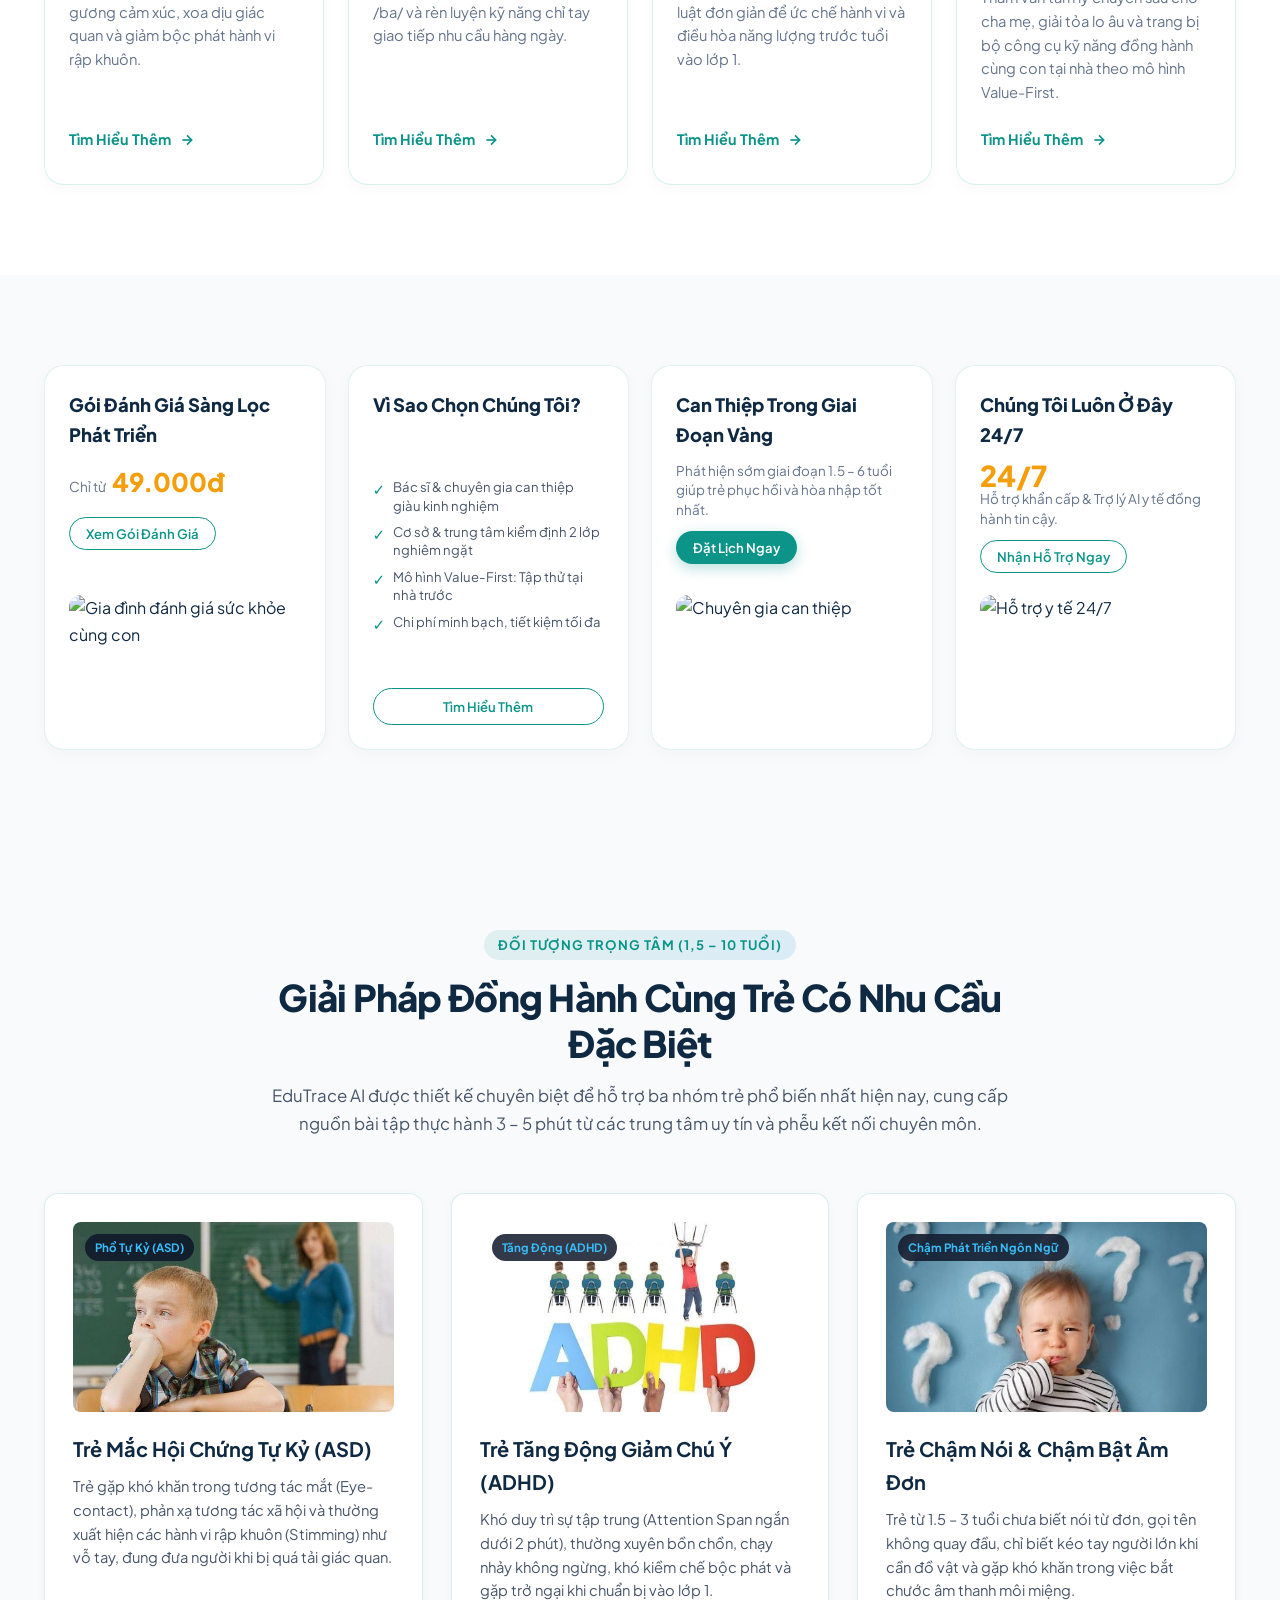
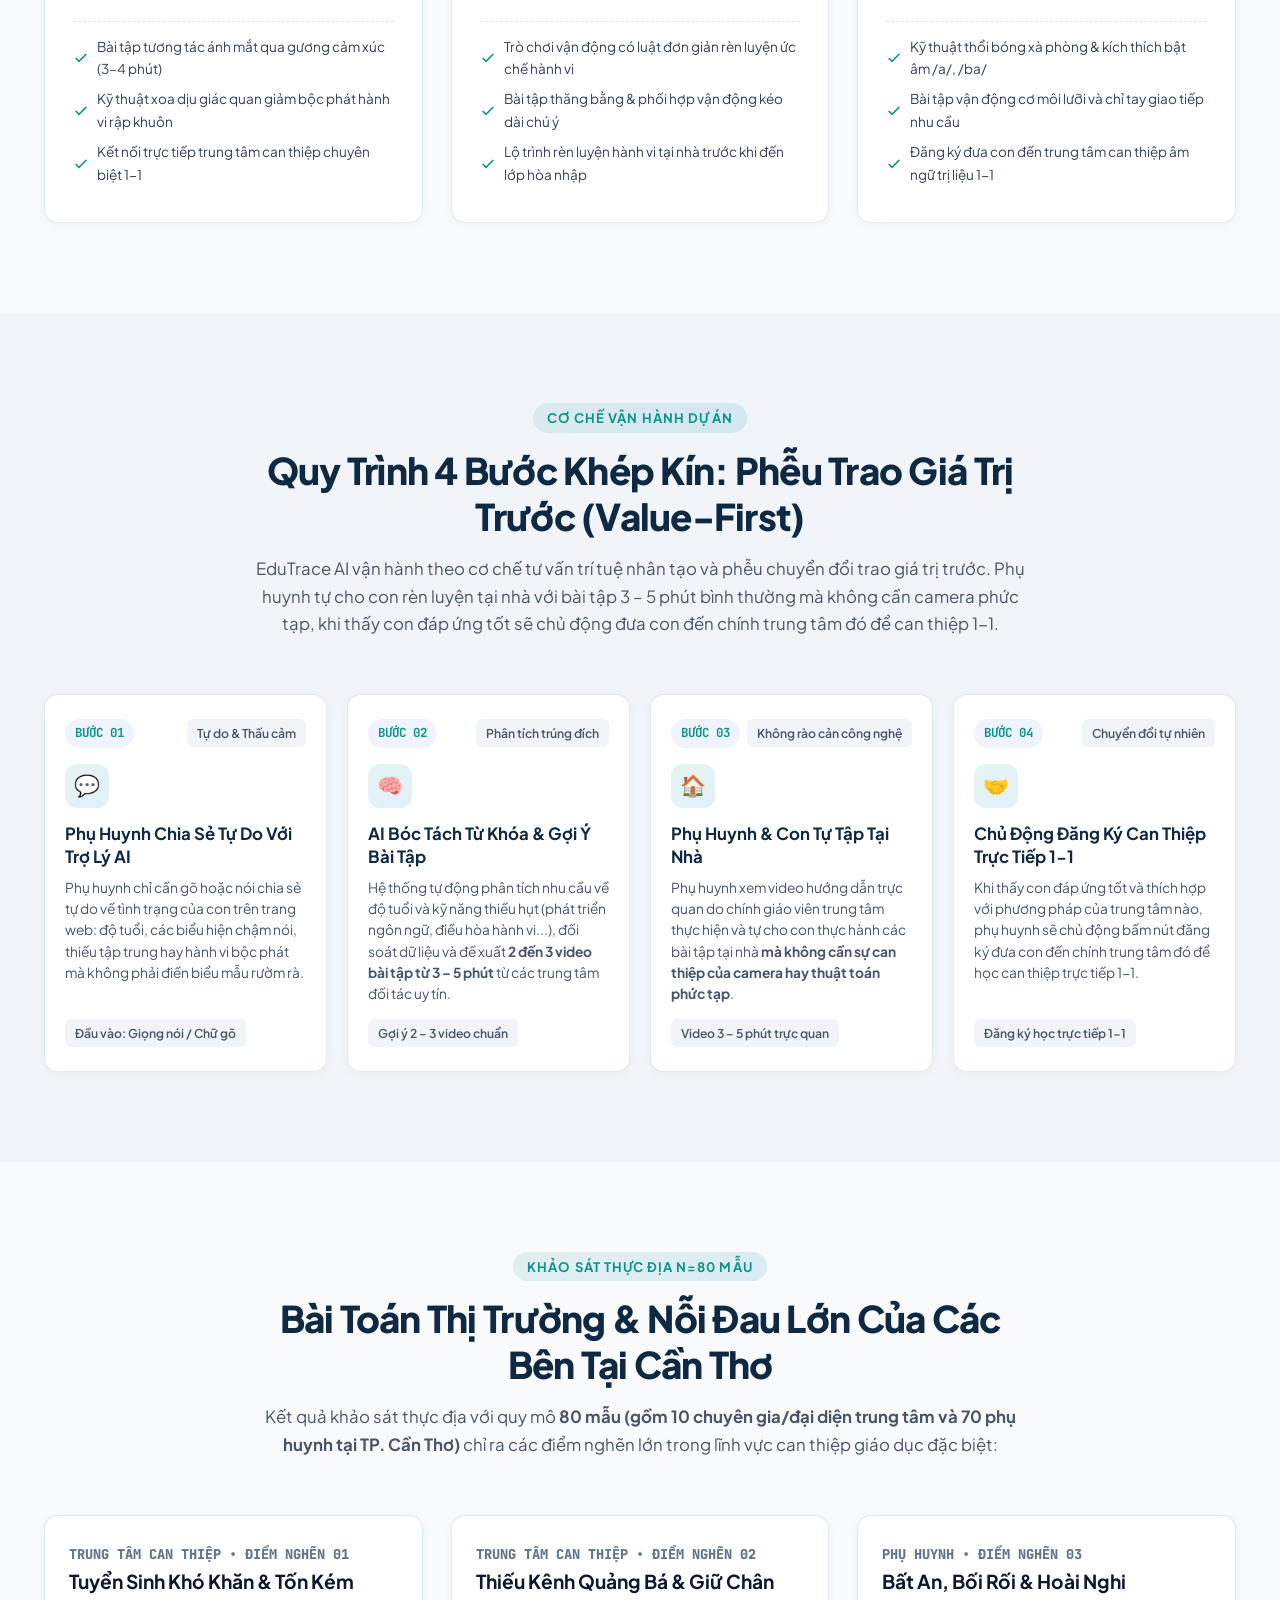
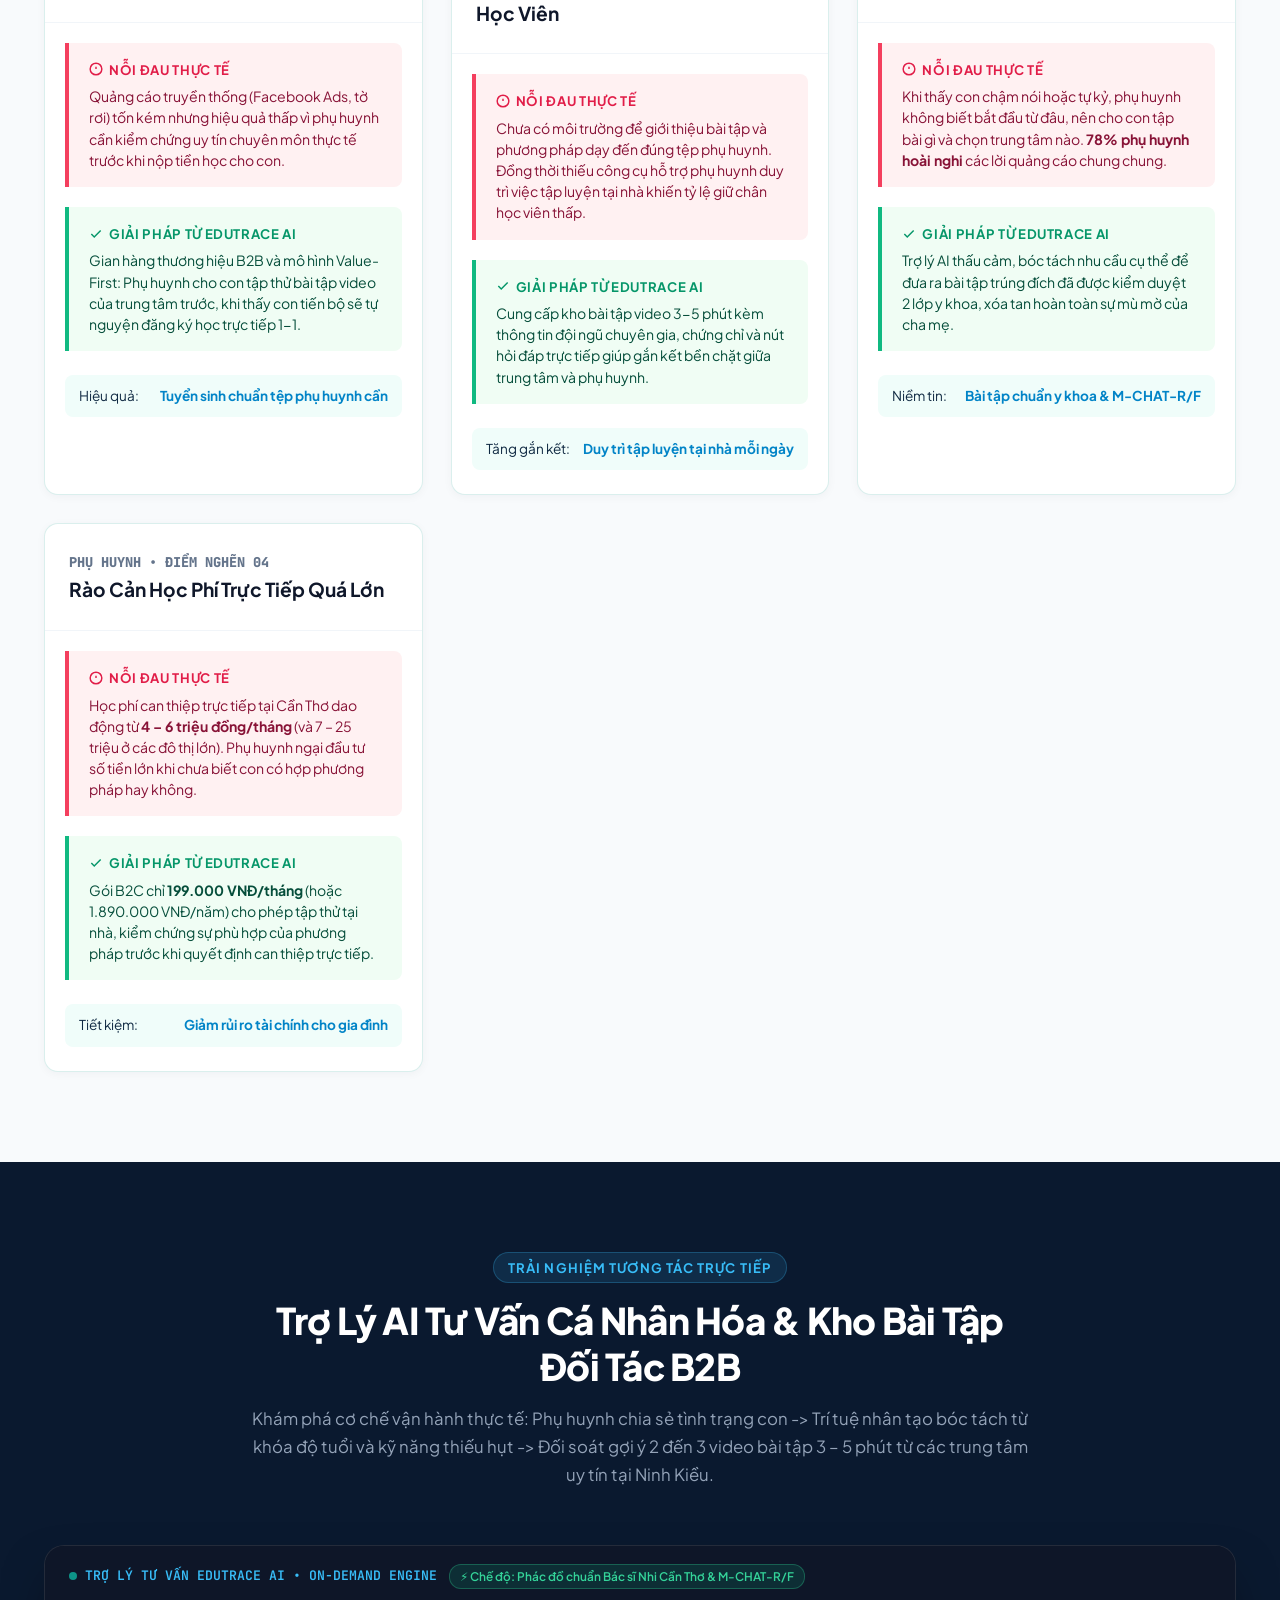
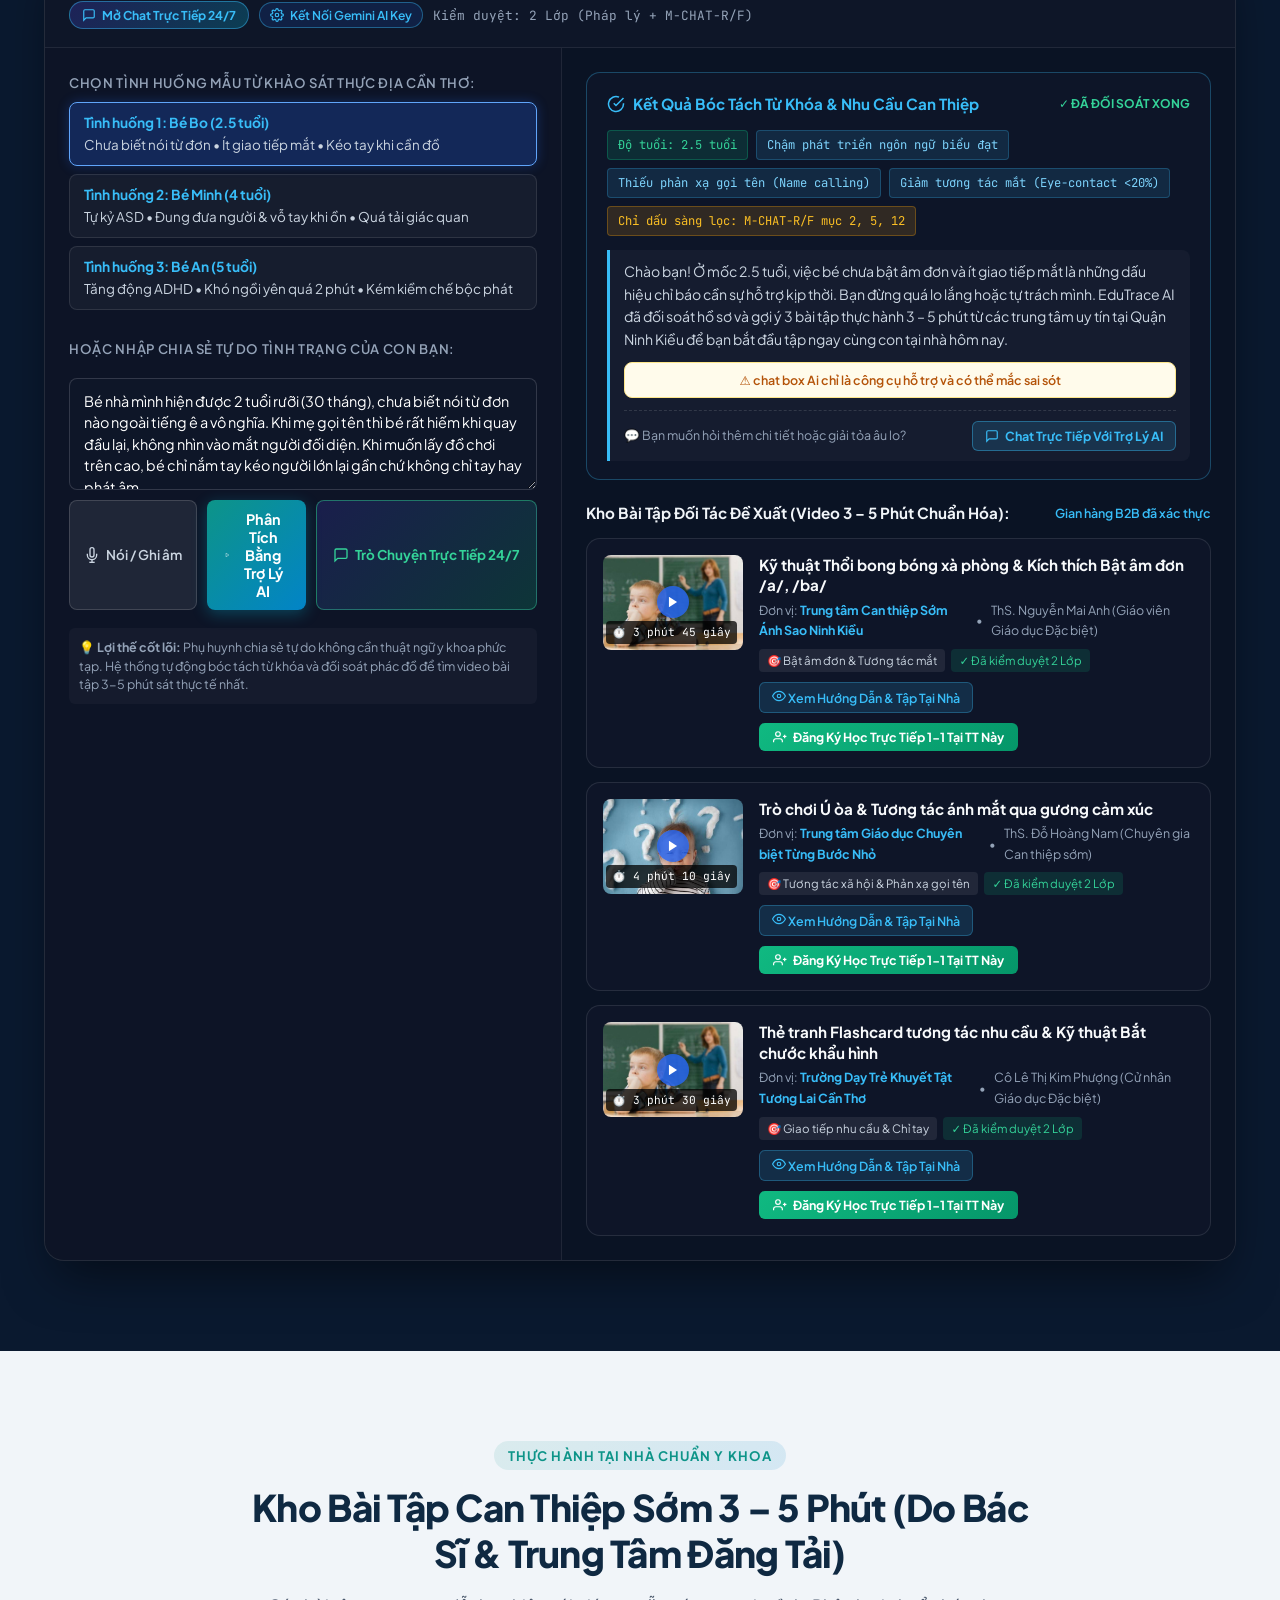
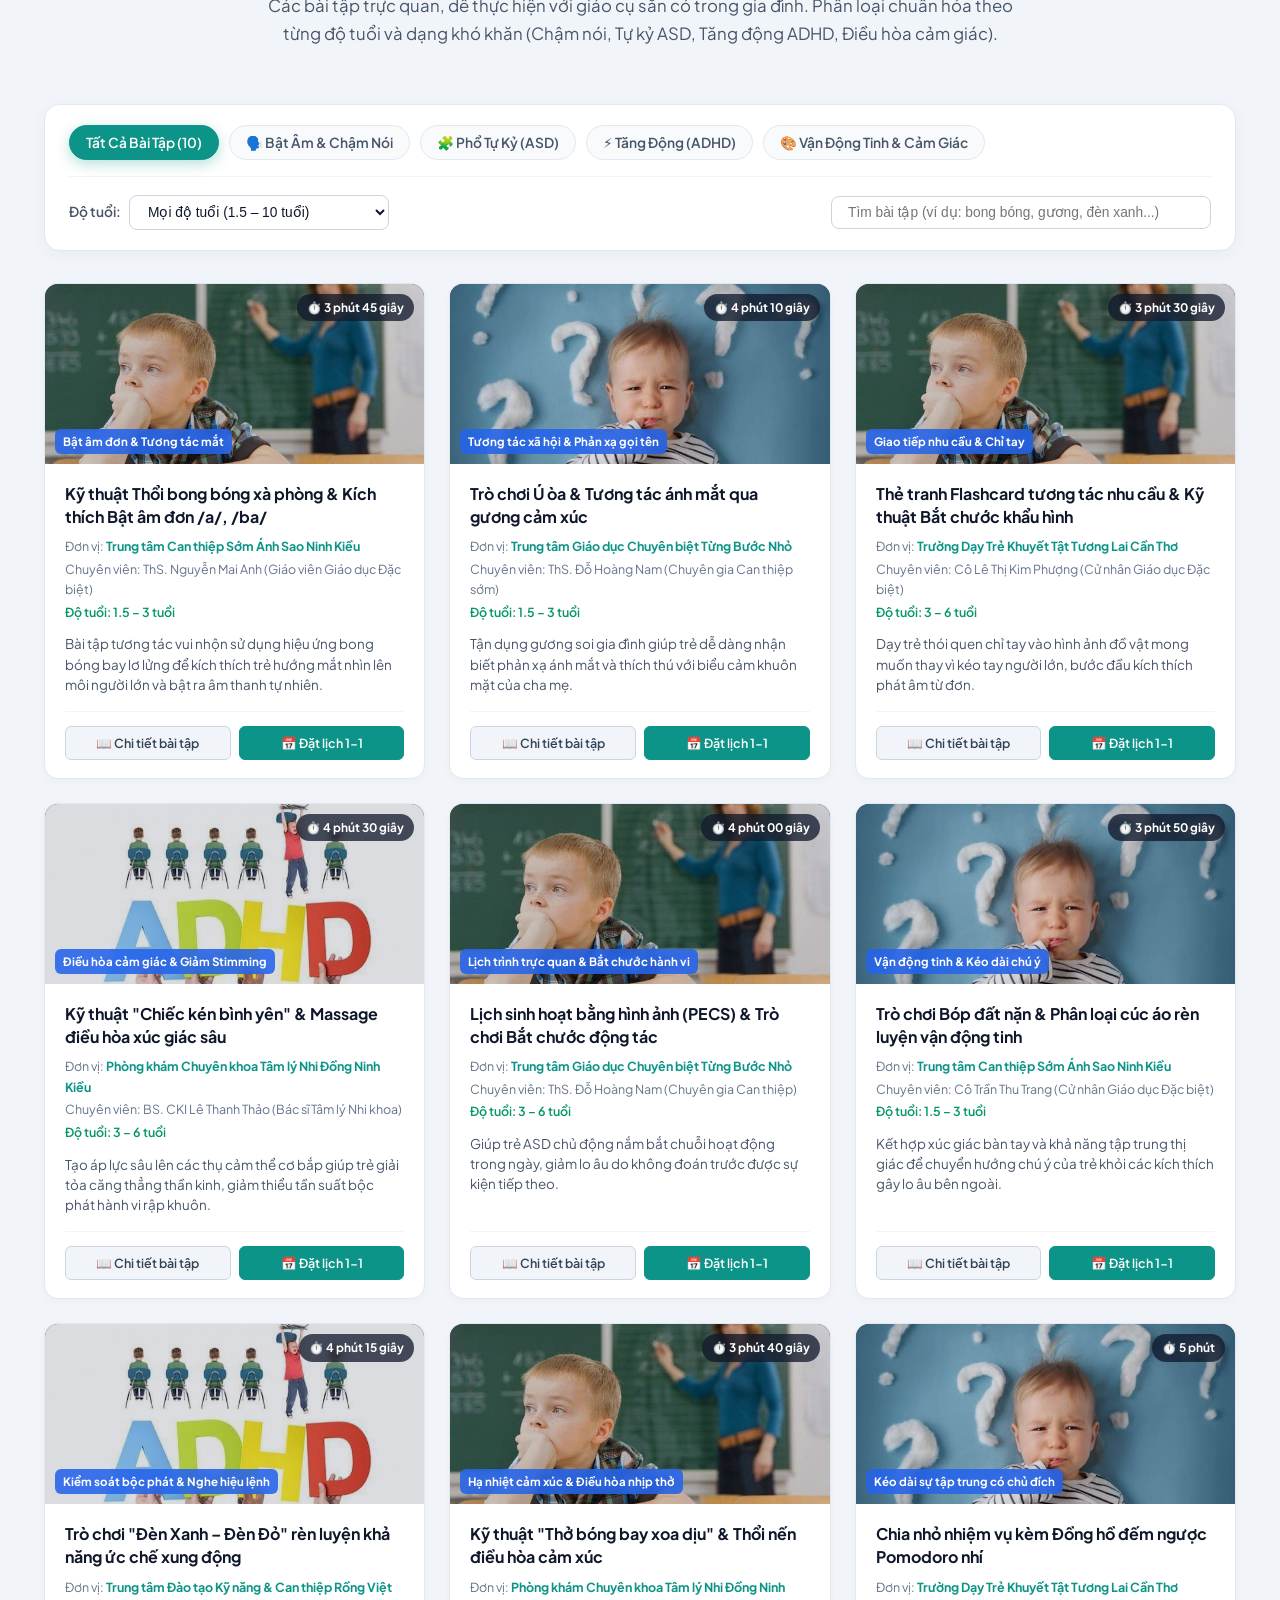
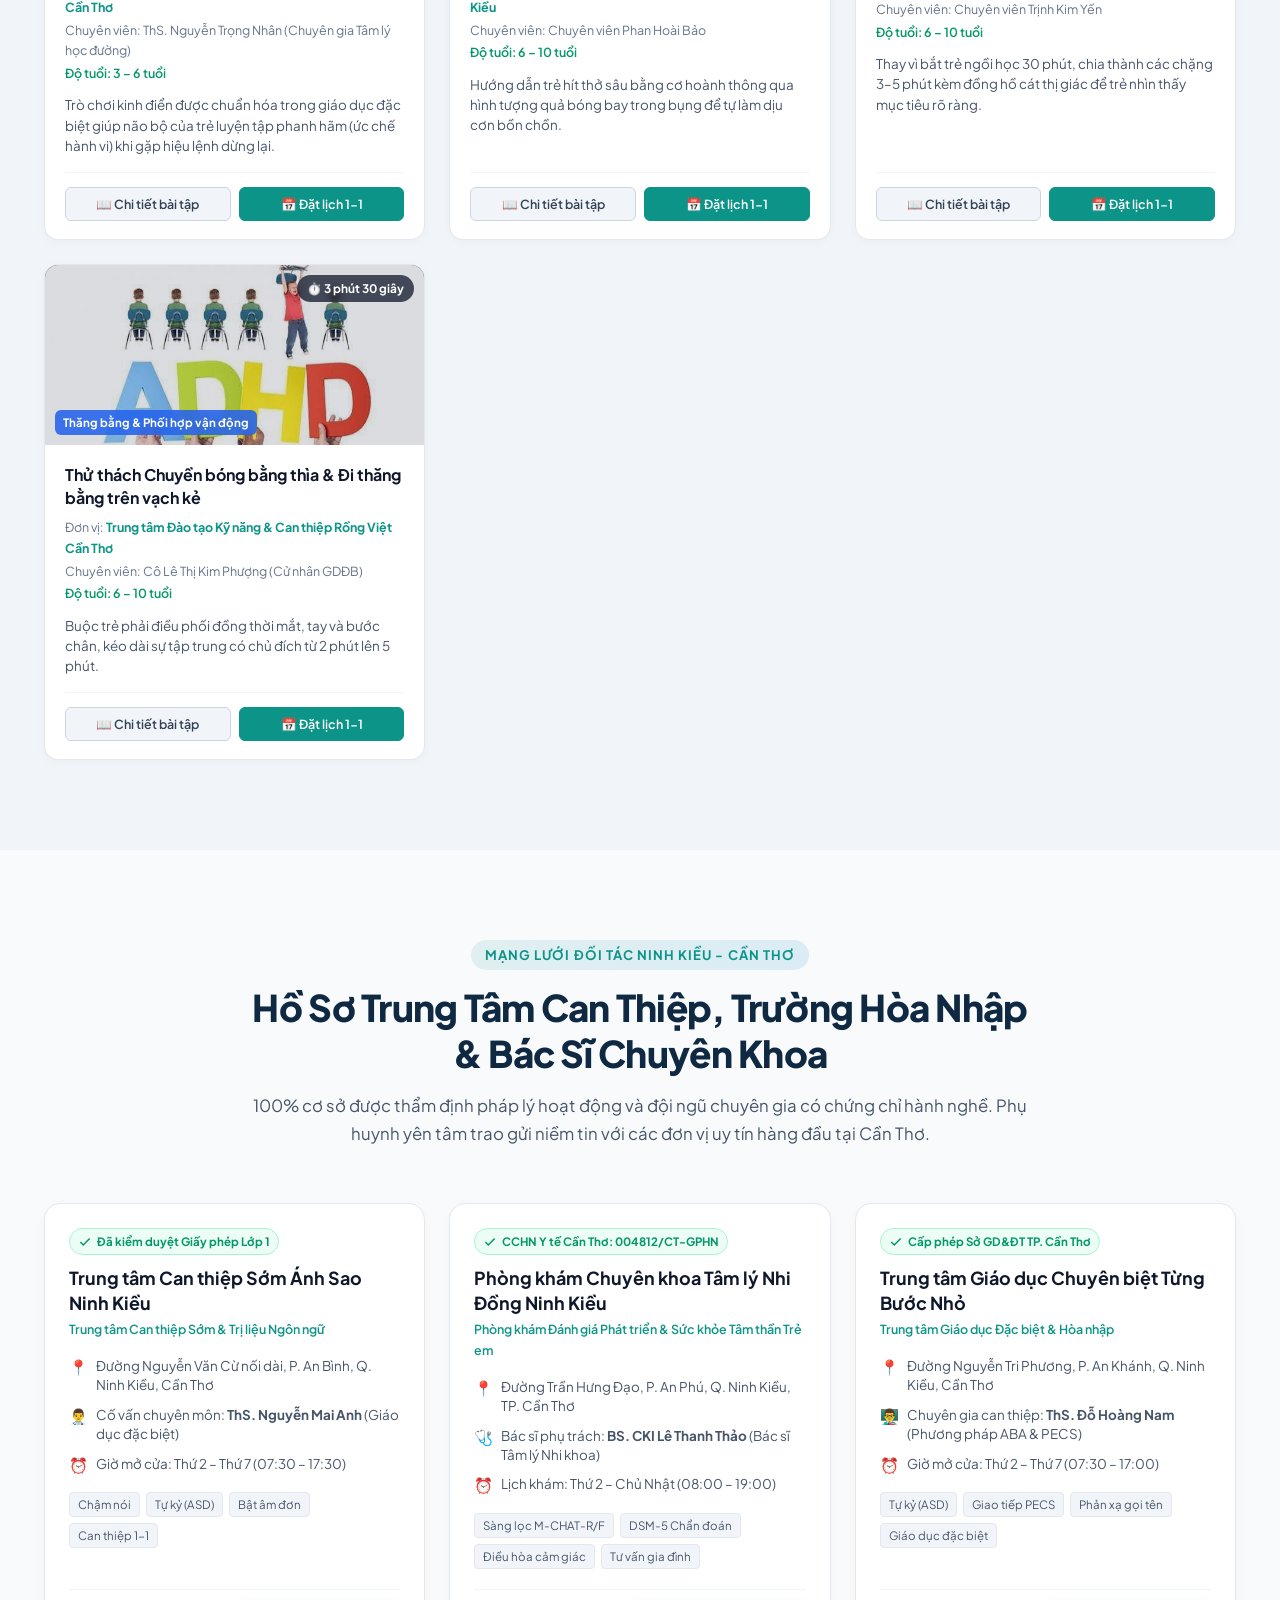
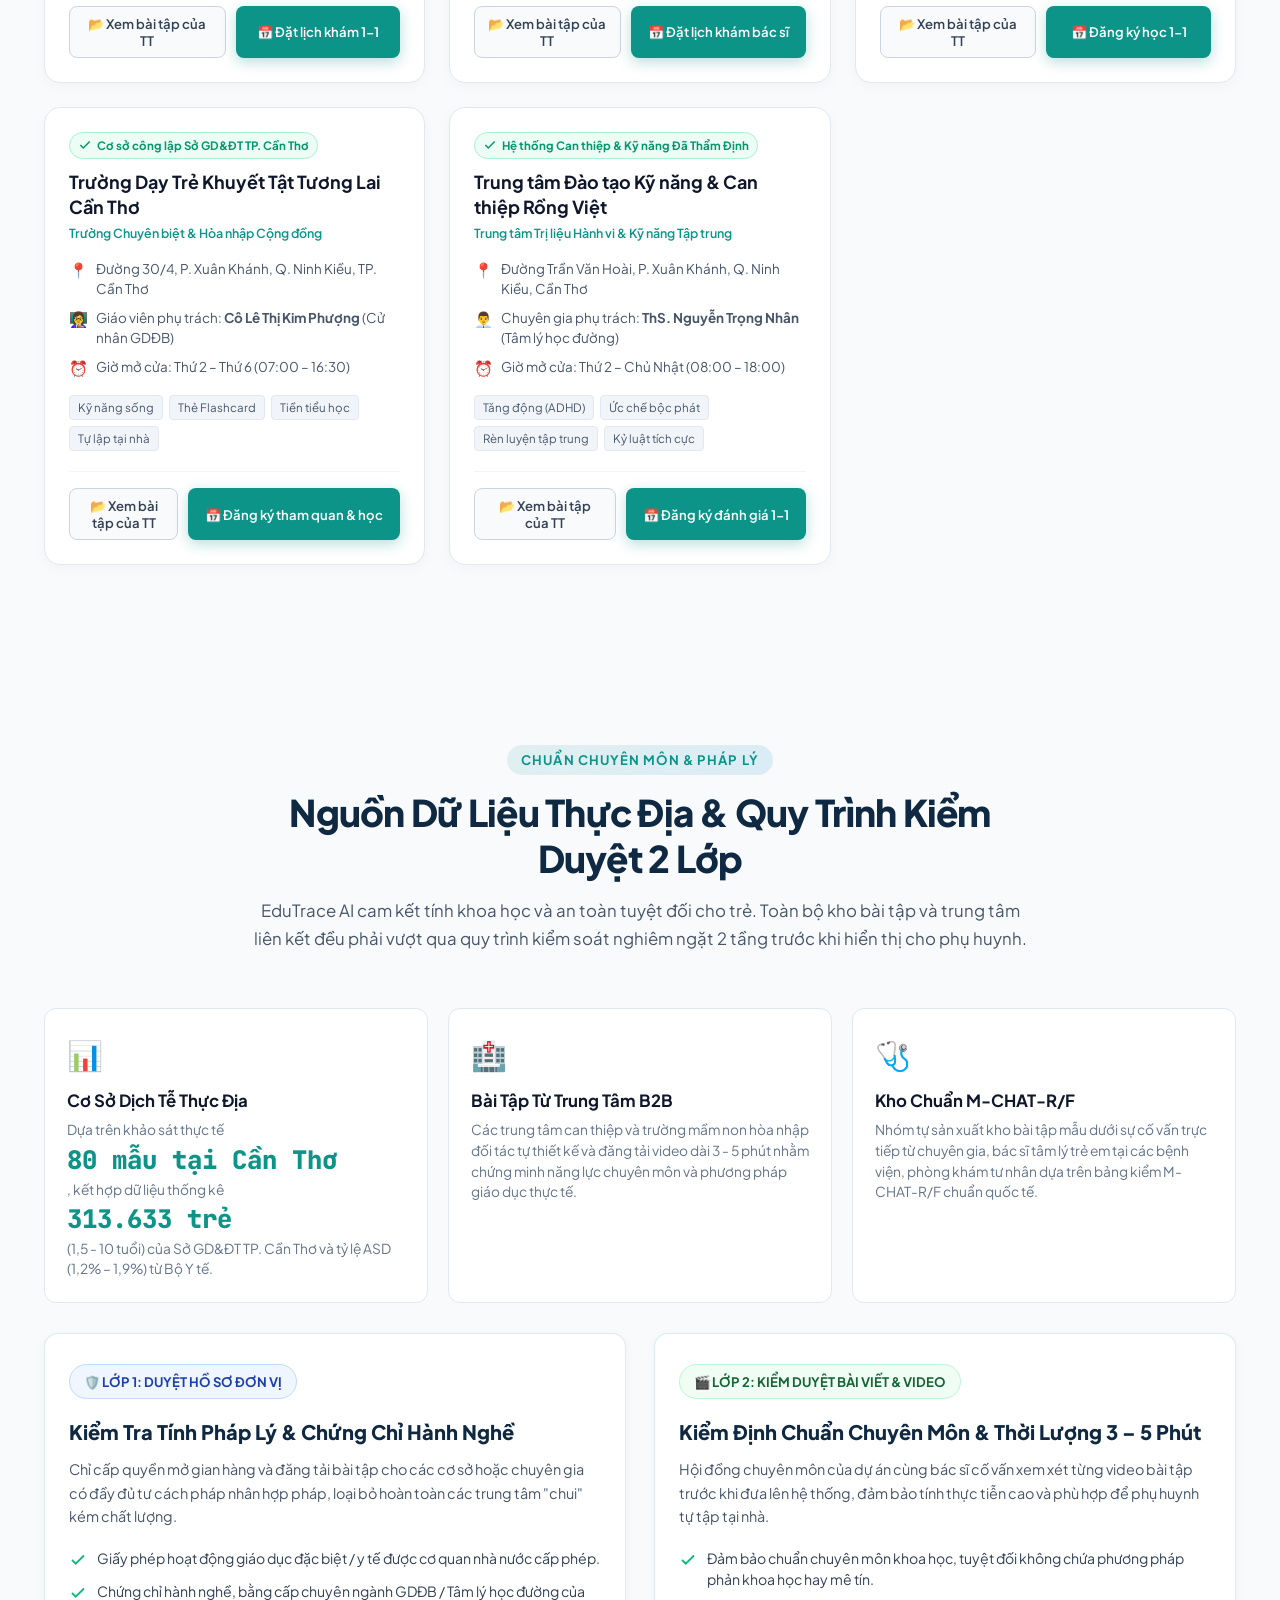
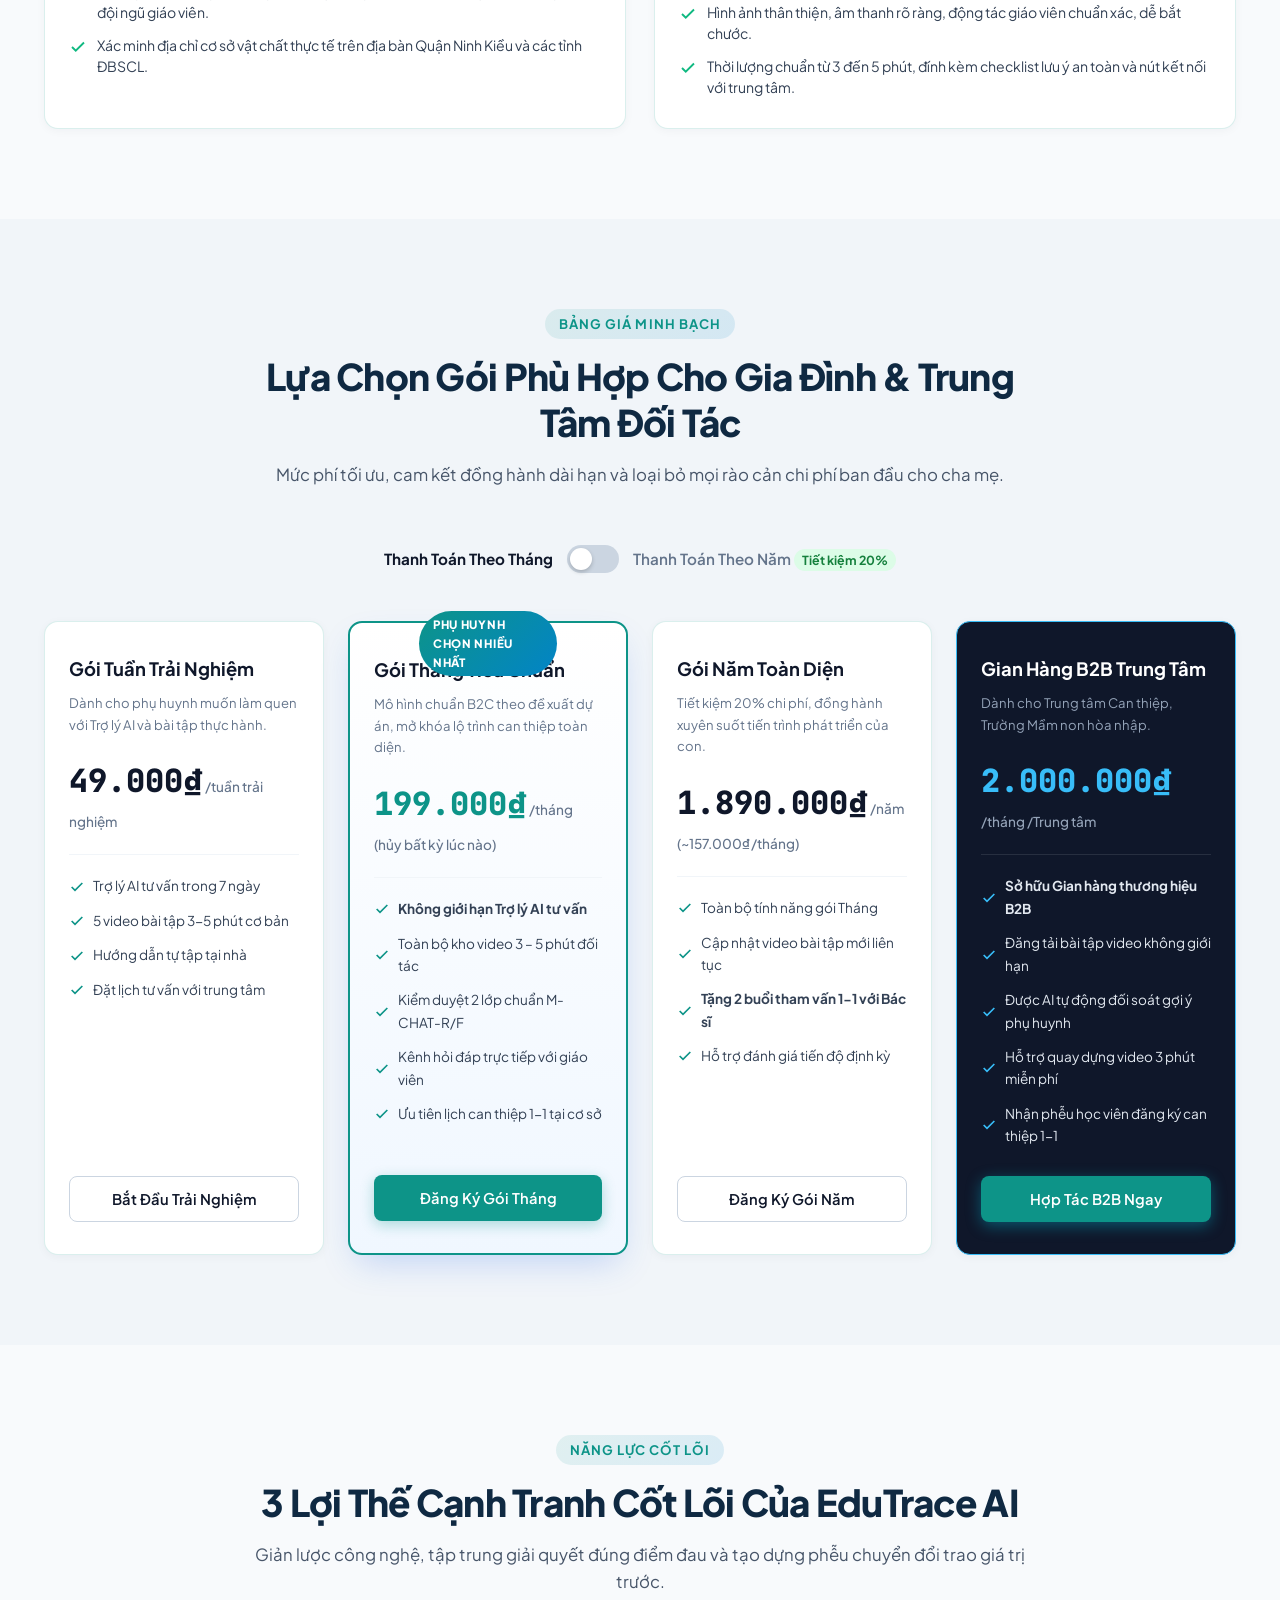
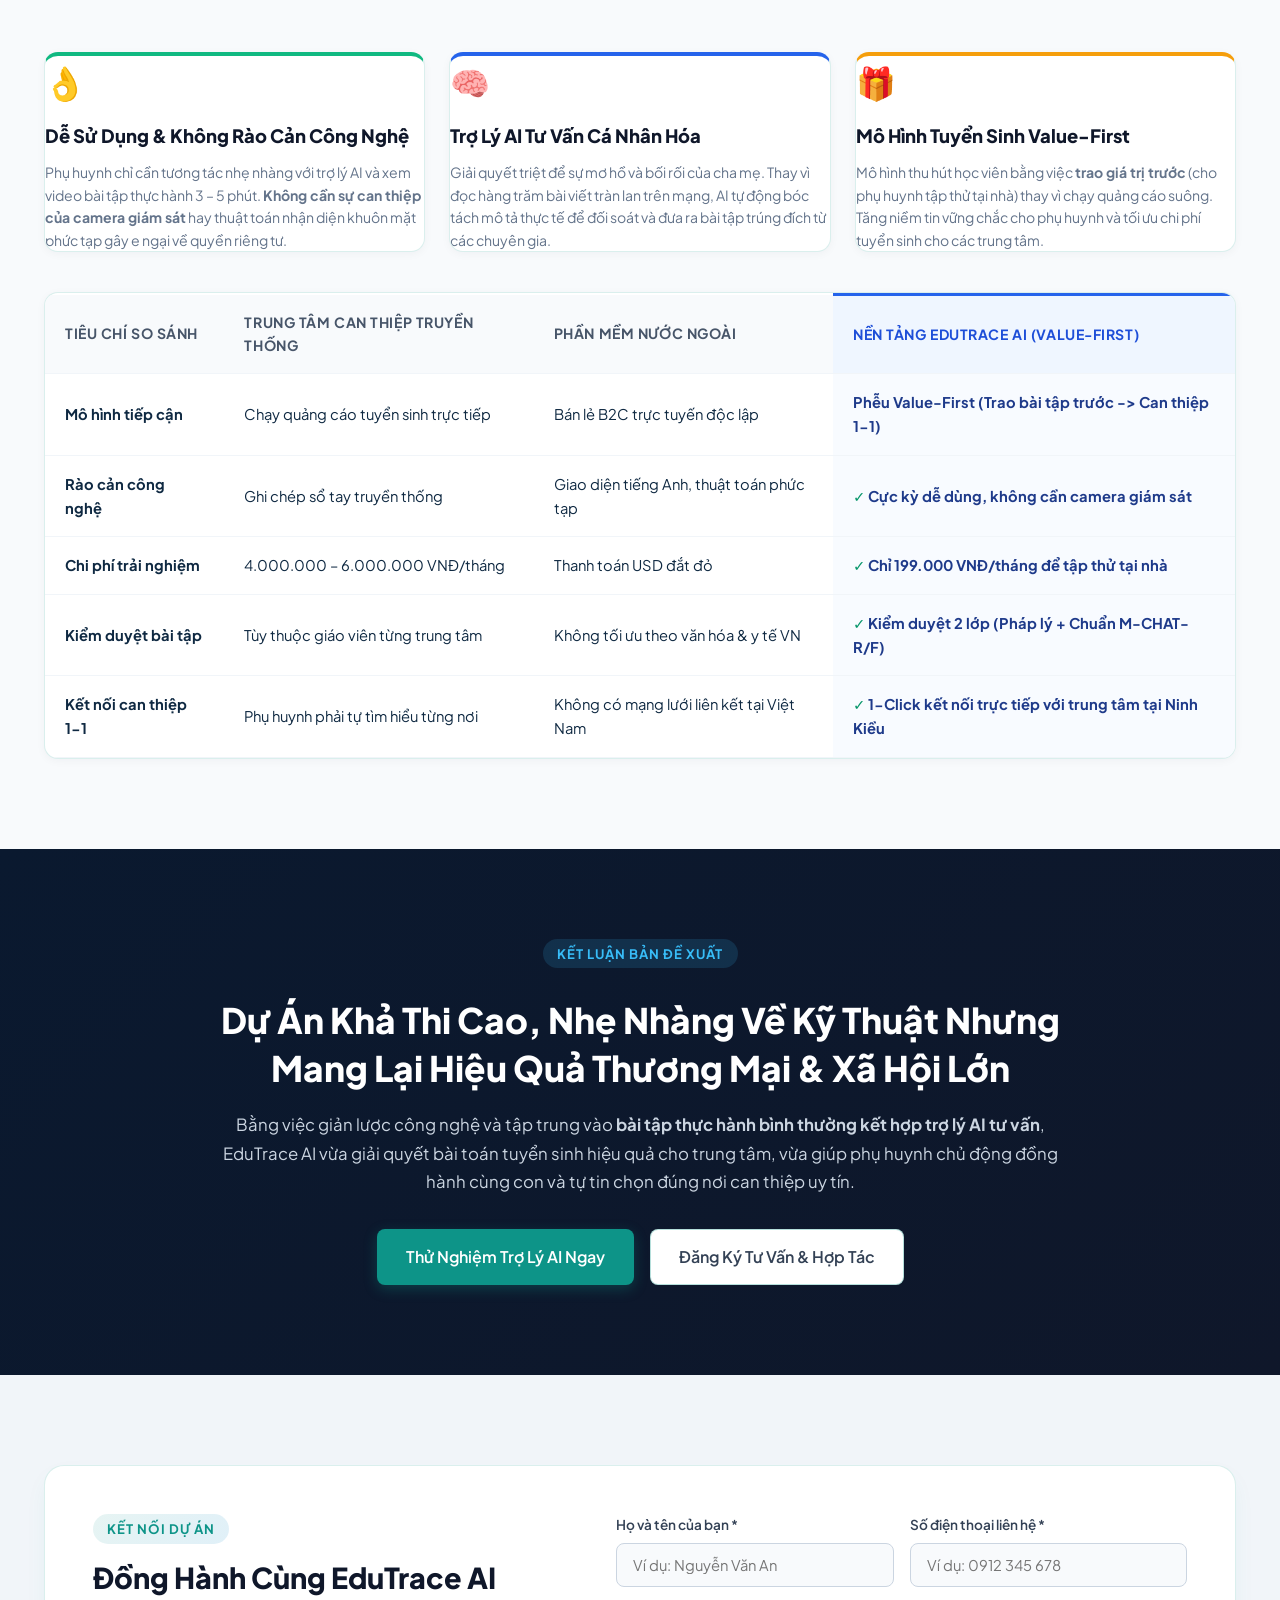
==== commit d819f992: "Refine guest and parent interface" ====
--- a/Dự án-VS/Web_EduTrace_AI_Firebase_Starter_fixed/Web_EduTrace_AI_Firebase_Starter/index.html
+++ b/Dự án-VS/Web_EduTrace_AI_Firebase_Starter_fixed/Web_EduTrace_AI_Firebase_Starter/index.html
@@ -23,7 +23,8 @@
     rel="stylesheet">
 
   <!-- Stylesheet -->
-  <link rel="stylesheet" href="style.css">`r`n  <link rel="stylesheet" href="roles.css">
+  <link rel="stylesheet" href="style.css">
+  <link rel="stylesheet" href="roles.css">
 </head>
 
 <body>
--- a/Dự án-VS/Web_EduTrace_AI_Firebase_Starter_fixed/Web_EduTrace_AI_Firebase_Starter/style.css
+++ b/Dự án-VS/Web_EduTrace_AI_Firebase_Starter_fixed/Web_EduTrace_AI_Firebase_Starter/style.css
@@ -7,13 +7,14 @@
 @import url('https://fonts.googleapis.com/css2?family=Plus+Jakarta+Sans:wght@300;400;500;600;700;800&family=JetBrains+Mono:wght@400;500;700&display=swap');
 
 :root {
-  /* Brand Palette */
-  --primary-navy: #0a192f;
-  --primary-deep: #0f172a;
-  --primary-blue: #1d4ed8;
-  --primary-accent: #2563eb;
-  --primary-cyan: #06b6d4;
+  /* Brand Palette - Medical Clinical Theme */
+  --primary-navy: #0f2942;
+  --primary-deep: #0a1f33;
+  --primary-blue: #0284c7;
+  --primary-accent: #0d9488;
+  --primary-cyan: #00a896;
   --primary-teal: #0d9488;
+  --primary-teal-dark: #0f766e;
   --primary-emerald: #10b981;
   --primary-amber: #f59e0b;
   --primary-rose: #f43f5e;
@@ -21,28 +22,28 @@
 
   /* Neutrals & Surfaces */
   --bg-main: #f8fafc;
-  --bg-alt: #f1f5f9;
-  --bg-card: rgba(255, 255, 255, 0.92);
-  --bg-card-glass: rgba(255, 255, 255, 0.75);
-  --border-light: rgba(226, 232, 240, 0.8);
-  --border-focus: rgba(37, 99, 235, 0.4);
-  --text-dark: #0f172a;
+  --bg-alt: #f0fdfa;
+  --bg-card: #ffffff;
+  --bg-card-glass: rgba(255, 255, 255, 0.95);
+  --border-light: rgba(13, 148, 136, 0.15);
+  --border-focus: rgba(13, 148, 136, 0.5);
+  --text-dark: #0f2942;
   --text-muted: #475569;
   --text-soft: #64748b;
   --text-white: #ffffff;
 
   /* Gradients */
-  --grad-primary: linear-gradient(135deg, #1d4ed8 0%, #06b6d4 100%);
-  --grad-hero: linear-gradient(135deg, #0a192f 0%, #0f172a 50%, #1e293b 100%);
-  --grad-card: linear-gradient(180deg, rgba(255, 255, 255, 0.95) 0%, rgba(248, 250, 252, 0.9) 100%);
-  --grad-badge: linear-gradient(135deg, rgba(37, 99, 235, 0.1) 0%, rgba(6, 182, 212, 0.15) 100%);
-  --grad-glow: radial-gradient(circle at 50% 50%, rgba(37, 99, 235, 0.15) 0%, transparent 70%);
+  --grad-primary: linear-gradient(135deg, #0d9488 0%, #0284c7 100%);
+  --grad-hero: linear-gradient(135deg, #f0fdfa 0%, #ffffff 50%, #ecfdf5 100%);
+  --grad-card: linear-gradient(180deg, #ffffff 0%, #f8fafc 100%);
+  --grad-badge: linear-gradient(135deg, rgba(13, 148, 136, 0.1) 0%, rgba(2, 132, 199, 0.12) 100%);
+  --grad-glow: radial-gradient(circle at 50% 50%, rgba(13, 148, 136, 0.15) 0%, transparent 70%);
 
   /* Shadows */
-  --shadow-sm: 0 2px 8px rgba(15, 23, 42, 0.04);
-  --shadow-md: 0 10px 25px -5px rgba(15, 23, 42, 0.08), 0 8px 10px -6px rgba(15, 23, 42, 0.03);
-  --shadow-lg: 0 20px 35px -10px rgba(15, 23, 42, 0.12), 0 10px 15px -5px rgba(15, 23, 42, 0.04);
-  --shadow-glow: 0 0 30px rgba(6, 182, 212, 0.35);
+  --shadow-sm: 0 2px 10px rgba(15, 23, 42, 0.04);
+  --shadow-md: 0 10px 25px -5px rgba(13, 148, 136, 0.08), 0 8px 10px -6px rgba(15, 23, 42, 0.03);
+  --shadow-lg: 0 20px 35px -10px rgba(13, 148, 136, 0.14), 0 10px 15px -5px rgba(15, 23, 42, 0.04);
+  --shadow-glow: 0 0 30px rgba(13, 148, 136, 0.3);
 
   /* Radius */
   --radius-sm: 8px;
@@ -115,12 +116,15 @@
 /* ==========================================================================
    TOP ANNOUNCEMENT BAR
    ========================================================================== */
+/* ==========================================================================
+   TOP ANNOUNCEMENT BAR (CLINICAL MEDICAL STYLE)
+   ========================================================================== */
 .top-bar {
-  background: #061122;
-  color: #94a3b8;
+  background: #f8fafc;
+  color: #475569;
   font-size: 0.85rem;
   padding: 8px 0;
-  border-bottom: 1px solid rgba(255, 255, 255, 0.08);
+  border-bottom: 1px solid #e2e8f0;
 }
 
 .top-bar-inner {
@@ -135,33 +139,33 @@
   display: inline-flex;
   align-items: center;
   gap: 8px;
-  color: #38bdf8;
-  font-weight: 500;
+  color: #0d9488;
+  font-weight: 600;
 }
 
 .top-bar-pulse {
   width: 8px;
   height: 8px;
-  background-color: #10b981;
+  background-color: #0d9488;
   border-radius: 50%;
-  box-shadow: 0 0 0 0 rgba(16, 185, 129, 0.7);
-  animation: pulse-green 2s infinite;
-}
-
-@keyframes pulse-green {
+  box-shadow: 0 0 0 0 rgba(13, 148, 136, 0.7);
+  animation: pulse-teal 2s infinite;
+}
+
+@keyframes pulse-teal {
   0% {
     transform: scale(0.95);
-    box-shadow: 0 0 0 0 rgba(16, 185, 129, 0.7);
+    box-shadow: 0 0 0 0 rgba(13, 148, 136, 0.7);
   }
 
   70% {
     transform: scale(1);
-    box-shadow: 0 0 0 8px rgba(16, 185, 129, 0);
+    box-shadow: 0 0 0 8px rgba(13, 148, 136, 0);
   }
 
   100% {
     transform: scale(0.95);
-    box-shadow: 0 0 0 0 rgba(16, 185, 129, 0);
+    box-shadow: 0 0 0 0 rgba(13, 148, 136, 0);
   }
 }
 
@@ -172,44 +176,49 @@
 }
 
 .top-bar-link {
-  color: #cbd5e1;
+  color: #475569;
   display: inline-flex;
   align-items: center;
   gap: 6px;
+  font-weight: 500;
   transition: var(--transition);
 }
 
 .top-bar-link:hover {
-  color: #38bdf8;
+  color: #0d9488;
 }
 
 /* ==========================================================================
-   NAVBAR
+   NAVBAR (PRISTINE MEDICAL CLINICAL STYLE)
    ========================================================================== */
 .navbar {
   position: sticky;
   top: 0;
   z-index: 1000;
-  min-height: var(--header-h); /* Giữ chiều cao tối thiểu đẹp mắt */
-  height: auto;               /* Tự động giãn khi có phần tử rớt dòng */
-  padding: 8px 0;             /* Thêm khoảng đệm trên dưới để không bị sát viền */
-  background: rgba(10, 25, 47, 0.96);
-  backdrop-filter: blur(14px);
-  -webkit-backdrop-filter: blur(14px);
-  border-bottom: 1px solid rgba(255, 255, 255, 0.08);
+  min-height: var(--header-h);
+  height: auto;
+  padding: 10px 0;
+  background: rgba(255, 255, 255, 0.98);
+  backdrop-filter: blur(16px);
+  -webkit-backdrop-filter: blur(16px);
+  border-bottom: 1px solid rgba(13, 148, 136, 0.12);
+  box-shadow: 0 4px 20px rgba(13, 148, 136, 0.05);
   transition: var(--transition);
 }
 
 .nav-container {
+  width: 100%;
+  max-width: 1600px;
   min-height: calc(var(--header-h) - 16px);
+  margin: 0 auto;
+  padding: 0 32px;
   display: flex;
   justify-content: space-between;
   align-items: center;
-  flex-wrap: wrap; /* Cho phép các khối xếp gọn khi màn hình hẹp */
+  flex-wrap: wrap;
   gap: 12px;
 }
 
-
 .nav-brand {
   display: flex;
   align-items: center;
@@ -217,17 +226,18 @@
 }
 
 .nav-logo-img {
-  width: 44px;
-  height: 44px;
-  border-radius: 10px;
+  width: 58px;
+  height: 58px;
+  border-radius: 12px;
   object-fit: cover;
-  box-shadow: 0 0 15px rgba(6, 182, 212, 0.4);
+  box-shadow: 0 4px 14px rgba(13, 148, 136, 0.2);
+  border: 2px solid rgba(13, 148, 136, 0.15);
 }
 
 .nav-brand-text h1 {
-  font-size: 1.35rem;
+  font-size: 1.4rem;
   font-weight: 800;
-  color: var(--text-white);
+  color: #0f2942;
   letter-spacing: -0.02em;
   display: flex;
   align-items: center;
@@ -235,16 +245,15 @@
 }
 
 .nav-brand-text h1 span {
-  background: var(--grad-primary);
-  -webkit-background-clip: text;
-  background-clip: text;
-  -webkit-text-fill-color: transparent;
+  color: #0d9488;
+  background: none;
+  -webkit-text-fill-color: #0d9488;
 }
 
 .nav-brand-sub {
-  font-size: 0.68rem;
-  color: #94a3b8;
-  font-weight: 500;
+  font-size: 0.72rem;
+  color: #0d9488;
+  font-weight: 600;
   letter-spacing: 0.03em;
   text-transform: uppercase;
   white-space: nowrap;
@@ -253,22 +262,22 @@
 .nav-menu {
   display: flex;
   align-items: center;
-  gap: 16px;
+  gap: 22px;
   list-style: none;
 }
 
 .nav-link {
-  color: #cbd5e1;
-  font-size: 0.82rem;
+  color: #334155;
+  font-size: 0.9rem;
   font-weight: 600;
-  padding: 5px 0;
+  padding: 6px 0;
   position: relative;
   white-space: nowrap;
 }
 
 .nav-link:hover,
 .nav-link.active {
-  color: #38bdf8;
+  color: #0d9488;
 }
 
 .nav-link::after {
@@ -277,8 +286,8 @@
   bottom: 0;
   left: 0;
   width: 0;
-  height: 2px;
-  background: var(--grad-primary);
+  height: 2.5px;
+  background: #0d9488;
   border-radius: 2px;
   transition: width 0.25s ease;
 }
@@ -291,7 +300,7 @@
 .nav-actions {
   display: flex;
   align-items: center;
-  gap: 8px;
+  gap: 12px;
   flex-shrink: 0;
 }
 
@@ -300,7 +309,7 @@
   align-items: center;
   justify-content: center;
   gap: 8px;
-  padding: 10px 20px;
+  padding: 10px 22px;
   font-size: 0.92rem;
   font-weight: 600;
   border-radius: var(--radius-sm);
@@ -309,43 +318,102 @@
   white-space: nowrap;
 }
 
+.btn-pill {
+  border-radius: 9999px !important;
+}
+
 .btn-sm {
-  padding: 6px 12px;
-  font-size: 0.78rem;
+  padding: 7px 16px;
+  font-size: 0.82rem;
 }
 
 .btn-primary {
-  background: var(--grad-primary);
+  background: #0d9488;
   color: var(--text-white);
-  box-shadow: 0 4px 14px rgba(37, 99, 235, 0.35);
+  box-shadow: 0 4px 14px rgba(13, 148, 136, 0.3);
+  border: 1px solid transparent;
 }
 
 .btn-primary:hover {
+  background: #0f766e;
   transform: translateY(-2px);
-  box-shadow: 0 6px 20px rgba(6, 182, 212, 0.45);
+  box-shadow: 0 8px 24px rgba(13, 148, 136, 0.4);
+  color: #ffffff;
+}
+
+.btn-outline-medical {
+  border: 1.5px solid #0d9488;
+  color: #0d9488;
+  background: transparent;
+  font-weight: 600;
+}
+
+.btn-outline-medical:hover {
+  background: #0d9488;
+  color: #ffffff;
+  transform: translateY(-2px);
+  box-shadow: 0 6px 18px rgba(13, 148, 136, 0.25);
 }
 
 .btn-outline-light {
-  border: 1px solid rgba(255, 255, 255, 0.2);
-  color: #f1f5f9;
-  background: rgba(255, 255, 255, 0.05);
+  border: 1.5px solid rgba(13, 148, 136, 0.3);
+  color: #334155;
+  background: #ffffff;
 }
 
 .btn-outline-light:hover {
-  background: rgba(255, 255, 255, 0.15);
-  border-color: #38bdf8;
+  background: rgba(13, 148, 136, 0.08);
+  border-color: #0d9488;
+  color: #0d9488;
+}
+
+.btn-nav-ai {
+  border-radius: 9999px;
+  background: linear-gradient(135deg, #0d9488 0%, #0284c7 100%);
   color: #ffffff;
-}
-
-.btn-accent {
-  background: linear-gradient(135deg, #0d9488 0%, #10b981 100%);
-  color: white;
-  box-shadow: 0 4px 14px rgba(16, 185, 129, 0.3);
-}
-
-.btn-accent:hover {
-  transform: translateY(-2px);
-  box-shadow: 0 6px 20px rgba(16, 185, 129, 0.45);
+  font-weight: 600;
+}
+
+.auth-nav-guest {
+  display: flex;
+  align-items: center;
+  gap: 10px;
+}
+
+.btn-nav-login {
+  display: inline-flex;
+  align-items: center;
+  gap: 6px;
+  padding: 7px 16px;
+  border-radius: 9999px;
+  font-size: 0.86rem;
+  font-weight: 600;
+  color: #0d9488;
+  border: 1.5px solid rgba(13, 148, 136, 0.35);
+  background: transparent;
+}
+
+.btn-nav-login:hover {
+  border-color: #0d9488;
+  background: rgba(13, 148, 136, 0.08);
+  color: #0f766e;
+}
+
+.btn-nav-register {
+  display: inline-flex;
+  align-items: center;
+  padding: 7px 18px;
+  border-radius: 9999px;
+  font-size: 0.86rem;
+  font-weight: 600;
+  background: #0d9488;
+  color: #ffffff;
+  box-shadow: 0 4px 12px rgba(13, 148, 136, 0.25);
+}
+
+.btn-nav-register:hover {
+  background: #0f766e;
+  box-shadow: 0 6px 16px rgba(13, 148, 136, 0.35);
 }
 
 .mobile-toggle {
@@ -359,45 +427,44 @@
   display: block;
   width: 24px;
   height: 2px;
-  background: #ffffff;
+  background: #0f2942;
   border-radius: 2px;
   transition: var(--transition);
 }
 
 /* ==========================================================================
-   HERO SECTION
+   HERO SECTION (CLINICAL MEDICAL STYLE)
    ========================================================================== */
-.hero {
+.hero-medical {
   position: relative;
-  background: linear-gradient(135deg, rgba(10, 25, 47, 0.92) 0%, rgba(15, 23, 42, 0.95) 100%), url('images/banner.jpg') center/cover no-repeat;
-  color: var(--text-white);
-  padding: 80px 0 100px;
+  background: linear-gradient(135deg, #f0fdfa 0%, #ffffff 50%, #ecfdf5 100%);
+  color: var(--text-dark);
+  padding: 70px 0 90px;
   overflow: hidden;
-}
-
-.hero::before {
+  border-bottom: 1px solid rgba(13, 148, 136, 0.1);
+}
+
+.hero-medical::before {
   content: '';
   position: absolute;
-  top: -20%;
-  right: -10%;
-  width: 600px;
-  height: 600px;
-  background: radial-gradient(circle, rgba(37, 99, 235, 0.22) 0%, transparent 70%);
+  top: -15%;
+  right: -5%;
+  width: 550px;
+  height: 550px;
+  background: radial-gradient(circle, rgba(13, 148, 136, 0.12) 0%, transparent 70%);
   border-radius: 50%;
-  filter: blur(50px);
   pointer-events: none;
 }
 
-.hero::after {
+.hero-medical::after {
   content: '';
   position: absolute;
-  bottom: -20%;
-  left: -10%;
+  bottom: -15%;
+  left: -5%;
   width: 500px;
   height: 500px;
-  background: radial-gradient(circle, rgba(6, 182, 212, 0.2) 0%, transparent 70%);
+  background: radial-gradient(circle, rgba(2, 132, 199, 0.08) 0%, transparent 70%);
   border-radius: 50%;
-  filter: blur(50px);
   pointer-events: none;
 }
 
@@ -414,9 +481,9 @@
   display: inline-flex;
   align-items: center;
   gap: 10px;
-  background: rgba(37, 99, 235, 0.15);
-  border: 1px solid rgba(56, 189, 248, 0.3);
-  padding: 6px 14px;
+  background: rgba(13, 148, 136, 0.08);
+  border: 1px solid rgba(13, 148, 136, 0.25);
+  padding: 7px 18px;
   border-radius: var(--radius-full);
   margin-bottom: 22px;
 }
@@ -425,20 +492,465 @@
   width: 8px;
   height: 8px;
   border-radius: 50%;
-  background: #38bdf8;
-  box-shadow: 0 0 10px #38bdf8;
+  background: #0d9488;
+  box-shadow: 0 0 10px rgba(13, 148, 136, 0.7);
 }
 
 .hero-badge-text {
+  font-size: 0.86rem;
+  font-weight: 700;
+  color: #0d9488;
+}
+
+.hero-title {
+  font-size: 2.95rem;
+  font-weight: 800;
+  line-height: 1.22;
+  letter-spacing: -0.025em;
+  margin-bottom: 20px;
+  color: #0f2942;
+}
+
+.hero-title span.highlight {
+  background: linear-gradient(135deg, #0d9488 0%, #0284c7 100%);
+  -webkit-background-clip: text;
+  background-clip: text;
+  -webkit-text-fill-color: transparent;
+}
+
+.hero-desc {
+  font-size: 1.1rem;
+  line-height: 1.75;
+  color: #475569;
+  margin-bottom: 32px;
+  max-width: 560px;
+}
+
+.hero-actions {
+  display: flex;
+  align-items: center;
+  gap: 16px;
+  flex-wrap: wrap;
+  margin-bottom: 38px;
+}
+
+/* Hero Stats Pills (VitalCare Style) */
+.hero-stats-medical {
+  display: grid;
+  grid-template-columns: repeat(3, 1fr);
+  gap: 16px;
+  border-top: 1px solid rgba(13, 148, 136, 0.15);
+  padding-top: 26px;
+}
+
+.hero-stat-pill {
+  display: flex;
+  align-items: center;
+  gap: 12px;
+  background: #ffffff;
+  padding: 12px 16px;
+  border-radius: 16px;
+  border: 1px solid rgba(13, 148, 136, 0.12);
+  box-shadow: 0 4px 14px rgba(15, 23, 42, 0.03);
+}
+
+.hero-stat-icon {
+  width: 44px;
+  height: 44px;
+  border-radius: 50%;
+  background: rgba(13, 148, 136, 0.1);
+  color: #0d9488;
+  display: flex;
+  align-items: center;
+  justify-content: center;
+  flex-shrink: 0;
+}
+
+.hero-stat-text {
+  display: flex;
+  flex-direction: column;
+}
+
+.hero-stat-text strong {
+  font-size: 1.25rem;
+  font-weight: 800;
+  color: #0f2942;
+  line-height: 1.2;
+}
+
+.hero-stat-text span {
+  font-size: 0.78rem;
+  color: #64748b;
+  font-weight: 500;
+}
+
+/* Hero Visual Doctor & Floating Card */
+.hero-visual-medical {
+  display: flex;
+  justify-content: center;
+  align-items: center;
+  position: relative;
+}
+
+.medical-doctor-wrapper {
+  position: relative;
+  width: 100%;
+  max-width: 440px;
+}
+
+.doctor-bg-circle {
+  position: absolute;
+  bottom: 0;
+  right: 0;
+  width: 380px;
+  height: 380px;
+  border-radius: 50%;
+  background: linear-gradient(135deg, #0d9488 0%, #00a896 100%);
+  opacity: 0.85;
+  z-index: 1;
+}
+
+.doctor-dot-pattern {
+  position: absolute;
+  top: 15%;
+  right: -20px;
+  width: 120px;
+  height: 120px;
+  background-image: radial-gradient(#0d9488 2px, transparent 2px);
+  background-size: 14px 14px;
+  opacity: 0.35;
+  z-index: 1;
+}
+
+.hero-doctor-img {
+  width: 100%;
+  height: auto;
+  border-radius: 28px;
+  position: relative;
+  z-index: 2;
+  box-shadow: 0 20px 40px -10px rgba(15, 23, 42, 0.15);
+  border: 4px solid #ffffff;
+  object-fit: cover;
+}
+
+.floating-support-card {
+  position: absolute;
+  bottom: 24px;
+  right: -15px;
+  z-index: 3;
+  background: #ffffff;
+  padding: 16px 20px;
+  border-radius: 18px;
+  box-shadow: 0 16px 36px rgba(13, 148, 136, 0.18), 0 4px 12px rgba(15, 23, 42, 0.05);
+  border: 1px solid rgba(13, 148, 136, 0.15);
+  display: flex;
+  align-items: center;
+  gap: 14px;
+  animation: float-support 3.5s ease-in-out infinite alternate;
+}
+
+@keyframes float-support {
+  0% {
+    transform: translateY(0);
+  }
+  100% {
+    transform: translateY(-8px);
+  }
+}
+
+.fsc-icon {
+  width: 48px;
+  height: 48px;
+  border-radius: 50%;
+  background: rgba(13, 148, 136, 0.1);
+  color: #0d9488;
+  display: flex;
+  align-items: center;
+  justify-content: center;
+  flex-shrink: 0;
+}
+
+.fsc-info {
+  display: flex;
+  flex-direction: column;
+}
+
+.fsc-number {
+  font-size: 1.35rem;
+  font-weight: 800;
+  color: #0f2942;
+  line-height: 1.1;
+}
+
+.fsc-label {
+  font-size: 0.78rem;
+  color: #64748b;
+  font-weight: 600;
+}
+
+/* ==========================================================================
+   MEDICAL SERVICES SECTION (MATCHING VITALCARE)
+   ========================================================================== */
+.medical-services-section {
+  background: #ffffff;
+  padding: 90px 0;
+}
+
+.medical-title {
+  font-size: 2.3rem;
+  font-weight: 800;
+  color: #0f2942;
+  margin-bottom: 12px;
+}
+
+.medical-title-bar {
+  width: 50px;
+  height: 4px;
+  background: #0d9488;
+  border-radius: 4px;
+  margin: 0 auto 16px;
+}
+
+.medical-services-grid {
+  display: grid;
+  grid-template-columns: repeat(4, 1fr);
+  gap: 24px;
+  margin-top: 45px;
+}
+
+.medical-service-card {
+  background: #ffffff;
+  border: 1px solid rgba(13, 148, 136, 0.14);
+  border-radius: 20px;
+  padding: 32px 24px;
+  box-shadow: 0 4px 16px rgba(15, 23, 42, 0.03);
+  transition: all 0.3s ease;
+  display: flex;
+  flex-direction: column;
+}
+
+.medical-service-card:hover {
+  transform: translateY(-8px);
+  box-shadow: 0 20px 35px -10px rgba(13, 148, 136, 0.14);
+  border-color: #0d9488;
+}
+
+.service-icon-box {
+  width: 68px;
+  height: 68px;
+  border-radius: 16px;
+  background: #f8fafc;
+  color: #0d9488;
+  display: flex;
+  align-items: center;
+  justify-content: center;
+  margin-bottom: 22px;
+  transition: all 0.3s ease;
+}
+
+.medical-service-card:hover .service-icon-box {
+  background: #0d9488;
+  color: #ffffff;
+}
+
+.medical-service-card h3 {
+  font-size: 1.25rem;
+  font-weight: 700;
+  color: #0f2942;
+  margin-bottom: 12px;
+}
+
+.medical-service-card p {
+  font-size: 0.92rem;
+  color: #64748b;
+  line-height: 1.6;
+  margin-bottom: 24px;
+  flex-grow: 1;
+}
+
+.service-learn-more {
+  display: inline-flex;
+  align-items: center;
+  gap: 8px;
+  color: #0d9488;
+  font-weight: 700;
+  font-size: 0.9rem;
+  transition: all 0.25s ease;
+}
+
+.service-learn-more:hover {
+  color: #0f766e;
+  gap: 12px;
+}
+
+/* ==========================================================================
+   MEDICAL HIGHLIGHT SECTION (4 BOXES MATCHING VITALCARE BOTTOM)
+   ========================================================================== */
+.medical-highlight-section {
+  background: #f8fafc;
+  padding: 40px 0 90px;
+}
+
+.medical-highlight-grid {
+  display: grid;
+  grid-template-columns: repeat(4, 1fr);
+  gap: 22px;
+}
+
+.highlight-card {
+  background: #ffffff;
+  border-radius: 20px;
+  border: 1px solid rgba(13, 148, 136, 0.12);
+  padding: 24px;
+  box-shadow: 0 4px 16px rgba(15, 23, 42, 0.03);
+  display: flex;
+  flex-direction: column;
+  justify-content: space-between;
+  overflow: hidden;
+  position: relative;
+  transition: all 0.3s ease;
+}
+
+.highlight-card:hover {
+  transform: translateY(-5px);
+  box-shadow: 0 16px 30px -8px rgba(13, 148, 136, 0.12);
+}
+
+.highlight-card h3 {
+  font-size: 1.15rem;
+  font-weight: 800;
+  color: #0f2942;
+  margin-bottom: 10px;
+}
+
+.hc-price-tag {
+  display: flex;
+  align-items: baseline;
+  gap: 6px;
+  margin-bottom: 14px;
+}
+
+.hc-price-sub {
+  font-size: 0.85rem;
+  color: #64748b;
+}
+
+.hc-price-num {
+  font-size: 1.6rem;
+  font-weight: 800;
+  color: #f59e0b;
+}
+
+.card-packages {
+  display: flex;
+  flex-direction: column;
+  gap: 16px;
+}
+
+.hc-family-img {
+  width: 100%;
+  height: 130px;
+  object-fit: cover;
+  border-radius: 12px;
+  margin-top: 10px;
+}
+
+.why-list {
+  list-style: none;
+  margin: 12px 0 18px;
+  display: flex;
+  flex-direction: column;
+  gap: 8px;
+}
+
+.why-list li {
+  font-size: 0.82rem;
+  color: #475569;
+  display: flex;
+  align-items: flex-start;
+  gap: 8px;
+  line-height: 1.4;
+}
+
+.why-check {
+  color: #0d9488;
+  font-weight: 800;
+  font-size: 0.95rem;
+  flex-shrink: 0;
+}
+
+.card-golden-age {
+  display: flex;
+  flex-direction: column;
+  gap: 14px;
+}
+
+.card-golden-age p {
   font-size: 0.84rem;
-  font-weight: 600;
-  color: #bae6fd;
-}
-
-.hero-title {
-  font-size: 2.85rem;
+  color: #64748b;
+  line-height: 1.45;
+  margin-bottom: 12px;
+}
+
+.hc-avatar-img {
+  width: 100%;
+  height: 130px;
+  object-fit: cover;
+  border-radius: 12px;
+  margin-top: 10px;
+}
+
+.card-emergency {
+  display: flex;
+  flex-direction: column;
+  gap: 12px;
+}
+
+.emergency-badge-text {
+  font-size: 1.8rem;
   font-weight: 800;
-  line-height: 1.2;
+  color: #f59e0b;
+  line-height: 1;
+}
+
+.card-emergency p {
+  font-size: 0.84rem;
+  color: #64748b;
+  line-height: 1.45;
+  margin-bottom: 12px;
+}
+
+.hc-ambulance-img {
+  width: 100%;
+  height: 130px;
+  object-fit: cover;
+  border-radius: 12px;
+  margin-top: 10px;
+}
+
+@media (max-width: 1024px) {
+  .medical-services-grid {
+    grid-template-columns: repeat(2, 1fr);
+  }
+  .medical-highlight-grid {
+    grid-template-columns: repeat(2, 1fr);
+  }
+  .hero-stats-medical {
+    grid-template-columns: 1fr;
+  }
+}
+
+@media (max-width: 640px) {
+  .medical-services-grid {
+    grid-template-columns: 1fr;
+  }
+  .medical-highlight-grid {
+    grid-template-columns: 1fr;
+  }
+  .hero-title {
+    font-size: 2.1rem;
+  }
+}
   letter-spacing: -0.03em;
   margin-bottom: 20px;
 }
@@ -4118,6 +4630,7 @@
     opacity: 0;
     transform: translateY(-8px) scale(0.96);
   }
+
   to {
     opacity: 1;
     transform: translateY(0) scale(1);
@@ -4784,3 +5297,2728 @@
   font-size: 0.9rem;
   margin-bottom: 16px;
 }
+
+/* ==========================================================================
+   EDUTRACE AI - NEW MVP MODULES (EXERCISE HUB, PARTNERS & GEMINI LIVE)
+   ========================================================================== */
+
+/* Gemini Key Config & Mode Badge */
+.btn-config-gemini {
+  display: inline-flex;
+  align-items: center;
+  gap: 6px;
+  background: rgba(37, 99, 235, 0.15);
+  border: 1px solid rgba(56, 189, 248, 0.4);
+  color: #38bdf8;
+  font-size: 0.76rem;
+  font-weight: 600;
+  padding: 4px 10px;
+  border-radius: 20px;
+  cursor: pointer;
+  transition: all 0.2s ease;
+}
+
+.btn-config-gemini:hover {
+  background: rgba(37, 99, 235, 0.35);
+  border-color: #38bdf8;
+  color: #ffffff;
+  transform: translateY(-1px);
+}
+
+.gemini-badge {
+  font-size: 0.74rem;
+  background: rgba(16, 185, 129, 0.15);
+  color: #34d399;
+  border: 1px solid rgba(16, 185, 129, 0.3);
+  padding: 2px 10px;
+  border-radius: 12px;
+  font-weight: 600;
+}
+
+.btn-ai-voice.recording {
+  background: #ef4444 !important;
+  color: #ffffff !important;
+  border-color: #ef4444 !important;
+  animation: pulseRecording 1s infinite alternate;
+}
+
+@keyframes pulseRecording {
+  from {
+    transform: scale(1);
+    box-shadow: 0 0 0 0 rgba(239, 68, 68, 0.6);
+  }
+
+  to {
+    transform: scale(1.05);
+    box-shadow: 0 0 14px 4px rgba(239, 68, 68, 0.7);
+  }
+}
+
+/* ==========================================
+   EXERCISE HUB SECTION
+   ========================================== */
+.hub-filter-wrapper {
+  background: #ffffff;
+  border: 1px solid #e2e8f0;
+  border-radius: 16px;
+  padding: 20px 24px;
+  margin-bottom: 32px;
+  box-shadow: 0 4px 20px -2px rgba(0, 0, 0, 0.05);
+}
+
+.hub-categories-tabs {
+  display: flex;
+  flex-wrap: wrap;
+  gap: 10px;
+  margin-bottom: 18px;
+  padding-bottom: 16px;
+  border-bottom: 1px solid #f1f5f9;
+}
+
+.hub-tab-btn {
+  padding: 8px 16px;
+  border-radius: 9999px;
+  border: 1px solid #e2e8f0;
+  background: #f8fafc;
+  color: #475569;
+  font-size: 0.86rem;
+  font-weight: 600;
+  cursor: pointer;
+  transition: all 0.2s ease;
+}
+
+.hub-tab-btn:hover {
+  background: #e2e8f0;
+  color: #0f172a;
+}
+
+.hub-tab-btn.active {
+  background: var(--primary-accent);
+  color: #ffffff;
+  border-color: var(--primary-accent);
+  box-shadow: 0 2px 8px rgba(37, 99, 235, 0.3);
+}
+
+.hub-filter-controls {
+  display: flex;
+  justify-content: space-between;
+  align-items: center;
+  flex-wrap: wrap;
+  gap: 16px;
+}
+
+.hub-filter-select-wrap {
+  display: flex;
+  align-items: center;
+  gap: 8px;
+}
+
+.hub-filter-label {
+  font-size: 0.86rem;
+  font-weight: 600;
+  color: #475569;
+}
+
+.hub-filter-select {
+  padding: 8px 14px;
+  border-radius: 8px;
+  border: 1px solid #cbd5e1;
+  background: #ffffff;
+  color: #0f172a;
+  font-size: 0.86rem;
+  font-weight: 500;
+  outline: none;
+  cursor: pointer;
+}
+
+.hub-search-wrap {
+  flex: 1;
+  max-width: 380px;
+  min-width: 240px;
+}
+
+.hub-search-input {
+  width: 100%;
+  padding: 8px 16px;
+  border-radius: 8px;
+  border: 1px solid #cbd5e1;
+  font-size: 0.86rem;
+  outline: none;
+  transition: border-color 0.2s;
+}
+
+.hub-search-input:focus {
+  border-color: var(--primary-accent);
+  box-shadow: 0 0 0 3px rgba(37, 99, 235, 0.15);
+}
+
+.exercise-hub-grid {
+  display: grid;
+  grid-template-columns: repeat(auto-fill, minmax(320px, 1fr));
+  gap: 24px;
+}
+
+.hub-card {
+  background: #ffffff;
+  border: 1px solid #e2e8f0;
+  border-radius: 14px;
+  overflow: hidden;
+  display: flex;
+  flex-direction: column;
+  transition: transform 0.25s ease, box-shadow 0.25s ease;
+  box-shadow: 0 2px 10px rgba(0, 0, 0, 0.03);
+}
+
+.hub-card:hover {
+  transform: translateY(-4px);
+  box-shadow: 0 12px 24px -4px rgba(15, 23, 42, 0.1);
+  border-color: #cbd5e1;
+}
+
+.hub-card-thumb-wrap {
+  position: relative;
+  height: 180px;
+  background: #0f172a;
+  overflow: hidden;
+}
+
+.hub-card-thumb-wrap img {
+  width: 100%;
+  height: 100%;
+  object-fit: cover;
+  opacity: 0.85;
+  transition: transform 0.3s ease;
+}
+
+.hub-card:hover .hub-card-thumb-wrap img {
+  transform: scale(1.04);
+  opacity: 0.95;
+}
+
+.hub-card-duration {
+  position: absolute;
+  top: 10px;
+  right: 10px;
+  background: rgba(15, 23, 42, 0.75);
+  color: #ffffff;
+  font-size: 0.74rem;
+  font-weight: 700;
+  padding: 4px 10px;
+  border-radius: 20px;
+  backdrop-filter: blur(4px);
+}
+
+.hub-card-category-badge {
+  position: absolute;
+  bottom: 10px;
+  left: 10px;
+  background: rgba(37, 99, 235, 0.88);
+  color: #ffffff;
+  font-size: 0.72rem;
+  font-weight: 700;
+  padding: 3px 8px;
+  border-radius: 6px;
+  backdrop-filter: blur(4px);
+}
+
+.hub-card-body {
+  padding: 18px 20px;
+  display: flex;
+  flex-direction: column;
+  flex: 1;
+}
+
+.hub-card-title {
+  font-size: 1rem;
+  font-weight: 700;
+  color: #0f172a;
+  line-height: 1.45;
+  margin-bottom: 8px;
+  min-height: 44px;
+}
+
+.hub-card-center-meta {
+  font-size: 0.78rem;
+  color: #64748b;
+  margin-bottom: 12px;
+  display: flex;
+  flex-direction: column;
+  gap: 2px;
+}
+
+.hub-card-center-meta strong {
+  color: var(--primary-accent);
+}
+
+.hub-card-desc {
+  font-size: 0.84rem;
+  color: #475569;
+  line-height: 1.5;
+  margin-bottom: 16px;
+  flex: 1;
+}
+
+.hub-card-footer {
+  margin-top: auto;
+  padding-top: 14px;
+  border-top: 1px solid #f1f5f9;
+  display: flex;
+  gap: 8px;
+}
+
+.hub-card-footer button {
+  flex: 1;
+  font-size: 0.78rem;
+  padding: 8px 10px;
+  text-align: center;
+  border-radius: 6px;
+  font-weight: 600;
+  cursor: pointer;
+  transition: all 0.2s;
+}
+
+.btn-hub-view {
+  background: #f1f5f9;
+  color: #334155;
+  border: 1px solid #cbd5e1;
+}
+
+.btn-hub-view:hover {
+  background: #e2e8f0;
+  color: #0f172a;
+}
+
+.btn-hub-book {
+  background: var(--primary-accent);
+  color: #ffffff;
+  border: 1px solid var(--primary-accent);
+}
+
+.btn-hub-book:hover {
+  background: #1d4ed8;
+}
+
+/* ==========================================
+   PARTNERS DIRECTORY SECTION
+   ========================================== */
+.partners-grid {
+  display: grid;
+  grid-template-columns: repeat(auto-fill, minmax(340px, 1fr));
+  gap: 24px;
+}
+
+.partner-card {
+  background: #ffffff;
+  border: 1px solid #e2e8f0;
+  border-radius: 16px;
+  padding: 24px;
+  display: flex;
+  flex-direction: column;
+  box-shadow: 0 4px 14px rgba(0, 0, 0, 0.03);
+  transition: transform 0.25s, box-shadow 0.25s;
+}
+
+.partner-card:hover {
+  transform: translateY(-4px);
+  box-shadow: 0 12px 24px -2px rgba(15, 23, 42, 0.08);
+  border-color: #cbd5e1;
+}
+
+.partner-card-header {
+  margin-bottom: 16px;
+}
+
+.partner-badge-verified {
+  display: inline-flex;
+  align-items: center;
+  gap: 5px;
+  background: #ecfdf5;
+  color: #059669;
+  border: 1px solid #a7f3d0;
+  font-size: 0.72rem;
+  font-weight: 700;
+  padding: 3px 8px;
+  border-radius: 20px;
+  margin-bottom: 10px;
+}
+
+.partner-name {
+  font-size: 1.12rem;
+  font-weight: 700;
+  color: #0f172a;
+  line-height: 1.4;
+  margin-bottom: 4px;
+}
+
+.partner-type {
+  font-size: 0.78rem;
+  color: var(--primary-accent);
+  font-weight: 600;
+  display: block;
+}
+
+.partner-card-body {
+  flex: 1;
+  display: flex;
+  flex-direction: column;
+  gap: 10px;
+  font-size: 0.84rem;
+  color: #475569;
+  margin-bottom: 20px;
+}
+
+.partner-info-row {
+  display: flex;
+  align-items: flex-start;
+  gap: 8px;
+  line-height: 1.45;
+}
+
+.partner-info-icon {
+  font-size: 0.95rem;
+  flex-shrink: 0;
+}
+
+.partner-tags-row {
+  display: flex;
+  flex-wrap: wrap;
+  gap: 6px;
+  margin-top: 6px;
+}
+
+.partner-tag {
+  font-size: 0.72rem;
+  background: #f1f5f9;
+  color: #475569;
+  padding: 2px 8px;
+  border-radius: 4px;
+  border: 1px solid #e2e8f0;
+}
+
+.partner-card-footer {
+  display: flex;
+  gap: 10px;
+  border-top: 1px solid #f1f5f9;
+  padding-top: 16px;
+  margin-top: auto;
+}
+
+.partner-card-footer button {
+  flex: 1;
+}
+
+.btn-partner-exercises {
+  padding: 8px 12px;
+  font-size: 0.82rem;
+  font-weight: 600;
+  border-radius: 8px;
+  border: 1px solid #cbd5e1;
+  background: #f8fafc;
+  color: #334155;
+  cursor: pointer;
+  transition: all 0.2s;
+}
+
+.btn-partner-exercises:hover {
+  background: #e2e8f0;
+  color: #0f172a;
+}
+
+/* ==========================================================================
+   GOOGLE GEMINI AI CONFIGURATION MODAL STYLES
+   ========================================================================== */
+.gemini-config-modal {
+  position: fixed;
+  inset: 0;
+  z-index: 10000;
+  display: flex;
+  align-items: center;
+  justify-content: center;
+  padding: 16px;
+}
+
+.gemini-modal-overlay {
+  position: absolute;
+  inset: 0;
+  background: rgba(15, 23, 42, 0.75);
+  backdrop-filter: blur(6px);
+  -webkit-backdrop-filter: blur(6px);
+}
+
+.gemini-modal-card {
+  position: relative;
+  background: #ffffff;
+  border-radius: 16px;
+  width: 100%;
+  max-width: 580px;
+  box-shadow: 0 25px 50px -12px rgba(0, 0, 0, 0.35), 0 0 0 1px rgba(0, 0, 0, 0.05);
+  overflow: hidden;
+  display: flex;
+  flex-direction: column;
+  animation: modalFadeIn 0.25s cubic-bezier(0.16, 1, 0.3, 1);
+}
+
+@keyframes modalFadeIn {
+  from {
+    opacity: 0;
+    transform: scale(0.96) translateY(8px);
+  }
+
+  to {
+    opacity: 1;
+    transform: scale(1) translateY(0);
+  }
+}
+
+.gemini-modal-header {
+  padding: 20px 24px;
+  background: linear-gradient(135deg, #0f172a, #1e293b);
+  color: #ffffff;
+  display: flex;
+  align-items: center;
+  justify-content: space-between;
+  border-bottom: 1px solid rgba(255, 255, 255, 0.08);
+}
+
+.gemini-modal-header-title {
+  display: flex;
+  align-items: center;
+  gap: 12px;
+}
+
+.gemini-logo-icon {
+  width: 40px;
+  height: 40px;
+  border-radius: 10px;
+  background: linear-gradient(135deg, #38bdf8, #6366f1);
+  display: flex;
+  align-items: center;
+  justify-content: center;
+  font-size: 1.3rem;
+  box-shadow: 0 4px 12px rgba(99, 102, 241, 0.3);
+}
+
+.gemini-modal-header-title h3 {
+  font-size: 1.12rem;
+  font-weight: 700;
+  margin: 0;
+  color: #ffffff;
+}
+
+.gemini-modal-header-title p {
+  font-size: 0.8rem;
+  color: #94a3b8;
+  margin: 2px 0 0;
+}
+
+.gemini-modal-close {
+  background: rgba(255, 255, 255, 0.1);
+  border: none;
+  color: #cbd5e1;
+  width: 32px;
+  height: 32px;
+  border-radius: 8px;
+  display: flex;
+  align-items: center;
+  justify-content: center;
+  cursor: pointer;
+  transition: all 0.2s;
+}
+
+.gemini-modal-close:hover {
+  background: rgba(255, 255, 255, 0.2);
+  color: #ffffff;
+}
+
+.gemini-modal-body {
+  padding: 24px;
+  display: flex;
+  flex-direction: column;
+  gap: 18px;
+  max-height: calc(85vh - 140px);
+  overflow-y: auto;
+}
+
+.gemini-status-banner {
+  display: flex;
+  align-items: center;
+  gap: 10px;
+  padding: 10px 14px;
+  border-radius: 10px;
+  font-size: 0.85rem;
+  font-weight: 500;
+}
+
+.gemini-status-banner.offline {
+  background: #f0fdf4;
+  color: #166534;
+  border: 1px solid #bbf7d0;
+}
+
+.gemini-status-banner.active-live {
+  background: #f0f9ff;
+  color: #0369a1;
+  border: 1px solid #bae6fd;
+}
+
+.gemini-status-banner .status-indicator-dot {
+  width: 8px;
+  height: 8px;
+  border-radius: 50%;
+  background: currentColor;
+  box-shadow: 0 0 8px currentColor;
+}
+
+.gemini-form-group {
+  display: flex;
+  flex-direction: column;
+  gap: 6px;
+}
+
+.form-label-row {
+  display: flex;
+  justify-content: space-between;
+  align-items: center;
+  font-size: 0.86rem;
+  font-weight: 600;
+  color: #1e293b;
+}
+
+.link-get-key {
+  font-size: 0.8rem;
+  color: #2563eb;
+  text-decoration: none;
+  font-weight: 600;
+  transition: color 0.2s;
+}
+
+.link-get-key:hover {
+  text-decoration: underline;
+  color: #1d4ed8;
+}
+
+.gemini-input-wrap {
+  position: relative;
+  display: flex;
+  align-items: center;
+}
+
+.gemini-input {
+  width: 100%;
+  padding: 11px 44px 11px 14px;
+  border: 1.5px solid #cbd5e1;
+  border-radius: 10px;
+  font-size: 0.92rem;
+  font-family: inherit;
+  color: #0f172a;
+  outline: none;
+  transition: all 0.2s;
+}
+
+.gemini-input:focus {
+  border-color: #3b82f6;
+  box-shadow: 0 0 0 3px rgba(59, 130, 246, 0.15);
+}
+
+.btn-input-eye {
+  position: absolute;
+  right: 10px;
+  background: none;
+  border: none;
+  font-size: 1.1rem;
+  cursor: pointer;
+  padding: 4px;
+  color: #64748b;
+  display: flex;
+  align-items: center;
+  justify-content: center;
+}
+
+.gemini-help-text {
+  font-size: 0.78rem;
+  color: #64748b;
+  line-height: 1.4;
+}
+
+.gemini-select {
+  padding: 11px 14px;
+  border: 1.5px solid #cbd5e1;
+  border-radius: 10px;
+  font-size: 0.9rem;
+  font-family: inherit;
+  color: #0f172a;
+  background: #ffffff;
+  outline: none;
+  cursor: pointer;
+  transition: all 0.2s;
+}
+
+.gemini-select:focus {
+  border-color: #3b82f6;
+  box-shadow: 0 0 0 3px rgba(59, 130, 246, 0.15);
+}
+
+.gemini-test-row {
+  display: flex;
+  align-items: center;
+  justify-content: space-between;
+  gap: 12px;
+  padding: 12px;
+  background: #f8fafc;
+  border-radius: 10px;
+  border: 1px solid #e2e8f0;
+  flex-wrap: wrap;
+}
+
+.btn-test-connection {
+  display: inline-flex;
+  align-items: center;
+  gap: 8px;
+  padding: 8px 14px;
+  border: 1px solid #cbd5e1;
+  border-radius: 8px;
+  background: #ffffff;
+  font-size: 0.82rem;
+  font-weight: 600;
+  color: #334155;
+  cursor: pointer;
+  transition: all 0.2s;
+}
+
+.btn-test-connection:hover:not(:disabled) {
+  background: #f1f5f9;
+  border-color: #94a3b8;
+}
+
+.btn-test-connection:disabled {
+  opacity: 0.6;
+  cursor: not-allowed;
+}
+
+.test-result-badge {
+  font-size: 0.82rem;
+  font-weight: 600;
+  padding: 4px 10px;
+  border-radius: 6px;
+  background: #f1f5f9;
+  color: #64748b;
+}
+
+.test-result-badge.success {
+  background: #dcfce7;
+  color: #15803d;
+}
+
+.test-result-badge.error {
+  background: #fee2e2;
+  color: #b91c1c;
+}
+
+.test-result-badge.warning {
+  background: #fef3c7;
+  color: #b45309;
+}
+
+.test-result-badge.loading {
+  background: #e0f2fe;
+  color: #0369a1;
+}
+
+.gemini-knowledge-summary {
+  background: #f8fafc;
+  border: 1px dashed #cbd5e1;
+  border-radius: 12px;
+  padding: 14px;
+}
+
+.kb-summary-header {
+  display: flex;
+  justify-content: space-between;
+  align-items: center;
+  font-size: 0.82rem;
+  font-weight: 700;
+  color: #1e293b;
+  margin-bottom: 10px;
+  flex-wrap: wrap;
+  gap: 6px;
+}
+
+.badge-active-count {
+  font-size: 0.74rem;
+  color: #2563eb;
+  background: #eff6ff;
+  padding: 2px 8px;
+  border-radius: 6px;
+  font-weight: 600;
+}
+
+.kb-tags-grid {
+  display: grid;
+  grid-template-columns: repeat(2, 1fr);
+  gap: 6px;
+}
+
+@media (max-width: 500px) {
+  .kb-tags-grid {
+    grid-template-columns: 1fr;
+  }
+}
+
+.kb-tag {
+  font-size: 0.76rem;
+  color: #475569;
+  background: #ffffff;
+  padding: 5px 8px;
+  border-radius: 6px;
+  border: 1px solid #e2e8f0;
+  display: flex;
+  align-items: center;
+}
+
+.gemini-modal-footer {
+  padding: 16px 24px;
+  background: #f8fafc;
+  border-top: 1px solid #e2e8f0;
+  display: flex;
+  align-items: center;
+  justify-content: space-between;
+  gap: 12px;
+}
+
+.btn-clear-key {
+  background: none;
+  border: none;
+  color: #ef4444;
+  font-size: 0.82rem;
+  font-weight: 600;
+  cursor: pointer;
+  padding: 6px 10px;
+  border-radius: 6px;
+  transition: all 0.2s;
+}
+
+.btn-clear-key:hover {
+  background: #fee2e2;
+}
+
+.btn-cancel {
+  padding: 9px 16px;
+  border: 1px solid #cbd5e1;
+  border-radius: 8px;
+  background: #ffffff;
+  color: #475569;
+  font-size: 0.86rem;
+  font-weight: 600;
+  cursor: pointer;
+  transition: all 0.2s;
+}
+
+.btn-cancel:hover {
+  background: #f1f5f9;
+}
+
+.btn-save-key {
+  padding: 9px 20px;
+  border: none;
+  border-radius: 8px;
+  background: linear-gradient(135deg, #2563eb, #1d4ed8);
+  color: #ffffff;
+  font-size: 0.86rem;
+  font-weight: 600;
+  cursor: pointer;
+  box-shadow: 0 4px 12px rgba(37, 99, 235, 0.25);
+  transition: all 0.2s;
+}
+
+.btn-save-key:hover {
+  transform: translateY(-1px);
+  box-shadow: 0 6px 16px rgba(37, 99, 235, 0.35);
+}
+
+/* ==========================================================================
+   24/7 FLOATING GEMINI AI CHATBOT WIDGET STYLES
+   ========================================================================== */
+.edutrace-chat-widget {
+  position: fixed;
+  bottom: 24px;
+  right: 24px;
+  z-index: 9999;
+  font-family: inherit;
+}
+
+/* Trigger Button */
+.chat-widget-trigger {
+  display: flex;
+  align-items: center;
+  gap: 10px;
+  padding: 12px 20px 12px 14px;
+  border-radius: 50px;
+  background: linear-gradient(135deg, #2563eb, #6366f1);
+  color: #ffffff;
+  border: 1px solid rgba(255, 255, 255, 0.2);
+  box-shadow: 0 10px 25px -5px rgba(37, 99, 235, 0.5), 0 8px 10px -6px rgba(37, 99, 235, 0.3);
+  cursor: pointer;
+  transition: all 0.3s cubic-bezier(0.16, 1, 0.3, 1);
+}
+
+.chat-widget-trigger:hover {
+  transform: translateY(-3px) scale(1.02);
+  box-shadow: 0 15px 30px -5px rgba(37, 99, 235, 0.6), 0 10px 12px -5px rgba(37, 99, 235, 0.4);
+}
+
+.chat-widget-trigger.hidden {
+  display: none !important;
+}
+
+.chat-trigger-icon {
+  position: relative;
+  display: flex;
+  align-items: center;
+  justify-content: center;
+}
+
+.chat-trigger-pulse {
+  position: absolute;
+  top: -2px;
+  right: -2px;
+  width: 10px;
+  height: 10px;
+  border-radius: 50%;
+  background: #34d399;
+  box-shadow: 0 0 0 2px #ffffff;
+  animation: pulseGreen 2s infinite;
+}
+
+@keyframes pulseGreen {
+  0% {
+    transform: scale(0.95);
+    box-shadow: 0 0 0 0 rgba(52, 211, 153, 0.7);
+  }
+
+  70% {
+    transform: scale(1);
+    box-shadow: 0 0 0 8px rgba(52, 211, 153, 0);
+  }
+
+  100% {
+    transform: scale(0.95);
+    box-shadow: 0 0 0 0 rgba(52, 211, 153, 0);
+  }
+}
+
+.chat-trigger-label {
+  font-size: 0.92rem;
+  font-weight: 700;
+  letter-spacing: -0.01em;
+}
+
+/* Chat Drawer Window */
+.chat-widget-window {
+  display: none;
+  flex-direction: column;
+  width: 380px;
+  max-width: calc(100vw - 32px);
+  height: 580px;
+  max-height: calc(100vh - 48px);
+  background: #ffffff;
+  border-radius: 20px;
+  box-shadow: 0 20px 40px -10px rgba(15, 23, 42, 0.35), 0 0 0 1px rgba(15, 23, 42, 0.08);
+  overflow: hidden;
+  animation: chatSlideIn 0.3s cubic-bezier(0.16, 1, 0.3, 1);
+}
+
+.chat-widget-window.active {
+  display: flex !important;
+}
+
+@keyframes chatSlideIn {
+  from {
+    opacity: 0;
+    transform: translateY(20px) scale(0.95);
+  }
+
+  to {
+    opacity: 1;
+    transform: translateY(0) scale(1);
+  }
+}
+
+/* Chat Header */
+.chat-widget-header {
+  padding: 16px 18px;
+  background: linear-gradient(135deg, #0f172a, #1e293b);
+  color: #ffffff;
+  display: flex;
+  align-items: center;
+  justify-content: space-between;
+  border-bottom: 1px solid rgba(255, 255, 255, 0.08);
+}
+
+.chat-header-info {
+  display: flex;
+  align-items: center;
+  gap: 10px;
+}
+
+.chat-avatar-wrap {
+  position: relative;
+  width: 38px;
+  height: 38px;
+  border-radius: 50%;
+  background: rgba(255, 255, 255, 0.15);
+  display: flex;
+  align-items: center;
+  justify-content: center;
+  font-size: 1.25rem;
+}
+
+.chat-avatar-status {
+  position: absolute;
+  bottom: 0;
+  right: 0;
+  width: 10px;
+  height: 10px;
+  border-radius: 50%;
+  background: #34d399;
+  border: 2px solid #0f172a;
+}
+
+.chat-header-text {
+  display: flex;
+  flex-direction: column;
+}
+
+.chat-header-title {
+  font-size: 0.98rem;
+  font-weight: 700;
+  margin: 0;
+  color: #ffffff;
+}
+
+.chat-header-subtitle {
+  font-size: 0.72rem;
+  color: #94a3b8;
+  margin: 2px 0 0;
+  display: flex;
+  align-items: center;
+  gap: 5px;
+}
+
+.status-dot {
+  width: 6px;
+  height: 6px;
+  border-radius: 50%;
+  background: #34d399;
+  display: inline-block;
+}
+
+.status-dot.green {
+  background: #34d399;
+}
+
+.status-dot.orange {
+  background: #fbbf24;
+}
+
+.chat-header-actions {
+  display: flex;
+  align-items: center;
+  gap: 6px;
+}
+
+.chat-header-btn {
+  background: rgba(255, 255, 255, 0.1);
+  border: none;
+  color: #cbd5e1;
+  width: 30px;
+  height: 30px;
+  border-radius: 8px;
+  display: flex;
+  align-items: center;
+  justify-content: center;
+  cursor: pointer;
+  transition: all 0.2s;
+}
+
+.chat-header-btn:hover {
+  background: rgba(255, 255, 255, 0.2);
+  color: #ffffff;
+}
+
+/* Engine Notice Banner inside Chat */
+.chat-engine-notice {
+  padding: 6px 14px;
+  font-size: 0.74rem;
+  display: flex;
+  align-items: center;
+  justify-content: space-between;
+  border-bottom: 1px solid #e2e8f0;
+}
+
+.chat-engine-notice.active-gemini {
+  background: #f0f9ff;
+  color: #0369a1;
+}
+
+.chat-engine-notice.offline-mode {
+  background: #f0fdf4;
+  color: #166534;
+}
+
+.chat-engine-notice .link-btn {
+  background: none;
+  border: none;
+  color: #2563eb;
+  font-weight: 700;
+  font-size: 0.72rem;
+  cursor: pointer;
+  text-decoration: underline;
+  padding: 0;
+}
+
+/* Message List */
+.chat-widget-messages {
+  flex: 1;
+  padding: 16px;
+  overflow-y: auto;
+  display: flex;
+  flex-direction: column;
+  gap: 14px;
+  background: #f8fafc;
+}
+
+.chat-msg {
+  display: flex;
+  gap: 8px;
+  max-width: 88%;
+  animation: msgAppear 0.2s ease-out;
+}
+
+@keyframes msgAppear {
+  from {
+    opacity: 0;
+    transform: translateY(6px);
+  }
+
+  to {
+    opacity: 1;
+    transform: translateY(0);
+  }
+}
+
+.chat-msg-user {
+  align-self: flex-end;
+  flex-direction: row-reverse;
+}
+
+.chat-msg-bot {
+  align-self: flex-start;
+}
+
+.chat-msg-avatar {
+  width: 30px;
+  height: 30px;
+  border-radius: 50%;
+  background: #ffffff;
+  border: 1px solid #e2e8f0;
+  display: flex;
+  align-items: center;
+  justify-content: center;
+  font-size: 1rem;
+  flex-shrink: 0;
+  box-shadow: 0 2px 4px rgba(0, 0, 0, 0.05);
+}
+
+.chat-msg-bubble {
+  padding: 11px 14px;
+  border-radius: 14px;
+  font-size: 0.86rem;
+  line-height: 1.5;
+  word-break: break-word;
+}
+
+.chat-msg-user .chat-msg-bubble {
+  background: linear-gradient(135deg, #2563eb, #1d4ed8);
+  color: #ffffff;
+  border-bottom-right-radius: 3px;
+  box-shadow: 0 4px 12px rgba(37, 99, 235, 0.2);
+}
+
+.chat-msg-bot .chat-msg-bubble {
+  background: #ffffff;
+  color: #1e293b;
+  border: 1px solid #e2e8f0;
+  border-bottom-left-radius: 3px;
+  box-shadow: 0 2px 6px rgba(0, 0, 0, 0.04);
+}
+
+.chat-msg-bubble p {
+  margin: 0;
+}
+
+.badge-exercise-ref {
+  display: inline-block;
+  padding: 1px 6px;
+  font-size: 0.74rem;
+  font-family: var(--font-mono);
+  background: #eff6ff;
+  color: #2563eb;
+  border-radius: 4px;
+  border: 1px solid #bfdbfe;
+  font-weight: 700;
+}
+
+/* Embedded Exercise Cards inside Chat */
+.chat-embedded-exercises-wrap {
+  margin-top: 10px;
+  display: flex;
+  flex-direction: column;
+  gap: 8px;
+}
+
+.embed-title-label {
+  font-size: 0.74rem;
+  font-weight: 700;
+  color: #475569;
+  text-transform: uppercase;
+  letter-spacing: 0.04em;
+}
+
+.chat-embed-exercise-card {
+  display: flex;
+  gap: 10px;
+  background: #ffffff;
+  border: 1px solid #cbd5e1;
+  border-radius: 10px;
+  padding: 8px;
+  cursor: pointer;
+  transition: all 0.2s;
+  box-shadow: 0 2px 4px rgba(0, 0, 0, 0.03);
+}
+
+.chat-embed-exercise-card:hover {
+  border-color: #3b82f6;
+  transform: translateY(-2px);
+  box-shadow: 0 6px 14px rgba(59, 130, 246, 0.15);
+}
+
+.embed-thumb {
+  position: relative;
+  width: 64px;
+  height: 48px;
+  border-radius: 6px;
+  overflow: hidden;
+  flex-shrink: 0;
+}
+
+.embed-thumb img {
+  width: 100%;
+  height: 100%;
+  object-fit: cover;
+}
+
+.embed-play-icon {
+  position: absolute;
+  inset: 0;
+  background: rgba(0, 0, 0, 0.4);
+  color: #ffffff;
+  display: flex;
+  align-items: center;
+  justify-content: center;
+  font-size: 0.75rem;
+}
+
+.embed-details {
+  display: flex;
+  flex-direction: column;
+  justify-content: center;
+  overflow: hidden;
+}
+
+.embed-title {
+  font-size: 0.82rem;
+  font-weight: 700;
+  color: #0f172a;
+  white-space: nowrap;
+  overflow: hidden;
+  text-overflow: ellipsis;
+}
+
+.embed-meta {
+  font-size: 0.7rem;
+  color: #64748b;
+  margin-top: 2px;
+}
+
+.embed-action-cta {
+  font-size: 0.7rem;
+  font-weight: 600;
+  color: #2563eb;
+  margin-top: 3px;
+}
+
+/* Typing Indicator Animation */
+.chat-typing .chat-msg-bubble {
+  display: flex;
+  align-items: center;
+  gap: 4px;
+  padding: 10px 14px;
+}
+
+.typing-dot {
+  width: 6px;
+  height: 6px;
+  border-radius: 50%;
+  background: #94a3b8;
+  animation: typingBounce 1.4s infinite ease-in-out both;
+}
+
+.typing-dot:nth-child(1) {
+  animation-delay: -0.32s;
+}
+
+.typing-dot:nth-child(2) {
+  animation-delay: -0.16s;
+}
+
+@keyframes typingBounce {
+
+  0%,
+  80%,
+  100% {
+    transform: scale(0);
+  }
+
+  40% {
+    transform: scale(1);
+  }
+}
+
+/* Quick Chips */
+.chat-quick-chips {
+  padding: 8px 14px;
+  display: flex;
+  gap: 6px;
+  overflow-x: auto;
+  white-space: nowrap;
+  background: #ffffff;
+  border-top: 1px solid #f1f5f9;
+  scrollbar-width: none;
+}
+
+.chat-quick-chips::-webkit-scrollbar {
+  display: none;
+}
+
+.chat-chip {
+  padding: 5px 11px;
+  font-size: 0.76rem;
+  border-radius: 50px;
+  border: 1px solid #e2e8f0;
+  background: #f8fafc;
+  color: #334155;
+  cursor: pointer;
+  white-space: nowrap;
+  transition: all 0.2s;
+}
+
+.chat-chip:hover {
+  background: #eff6ff;
+  border-color: #bfdbfe;
+  color: #2563eb;
+}
+
+/* Chat Input Bar */
+.chat-widget-input-wrap {
+  padding: 12px 14px;
+  background: #ffffff;
+  border-top: 1px solid #e2e8f0;
+}
+
+.chat-widget-form {
+  display: flex;
+  align-items: center;
+  gap: 8px;
+}
+
+.chat-voice-btn {
+  background: none;
+  border: none;
+  color: #64748b;
+  width: 32px;
+  height: 32px;
+  border-radius: 50%;
+  display: flex;
+  align-items: center;
+  justify-content: center;
+  cursor: pointer;
+  transition: all 0.2s;
+  flex-shrink: 0;
+}
+
+.chat-voice-btn:hover {
+  background: #f1f5f9;
+  color: #0f172a;
+}
+
+.chat-voice-btn.recording {
+  color: #ef4444;
+  background: #fee2e2;
+  animation: pulseRecording 1s infinite;
+}
+
+@keyframes pulseRecording {
+  0% {
+    transform: scale(1);
+  }
+
+  50% {
+    transform: scale(1.15);
+  }
+
+  100% {
+    transform: scale(1);
+  }
+}
+
+.chat-widget-input {
+  flex: 1;
+  padding: 9px 12px;
+  border: 1.5px solid #e2e8f0;
+  border-radius: 20px;
+  font-size: 0.86rem;
+  font-family: inherit;
+  outline: none;
+  resize: none;
+  line-height: 1.4;
+  max-height: 100px;
+  transition: border-color 0.2s;
+}
+
+.chat-widget-input:focus {
+  border-color: #3b82f6;
+}
+
+.chat-send-btn {
+  background: linear-gradient(135deg, #2563eb, #1d4ed8);
+  border: none;
+  color: #ffffff;
+  width: 34px;
+  height: 34px;
+  border-radius: 50%;
+  display: flex;
+  align-items: center;
+  justify-content: center;
+  cursor: pointer;
+  flex-shrink: 0;
+  box-shadow: 0 4px 10px rgba(37, 99, 235, 0.3);
+  transition: all 0.2s;
+}
+
+.chat-send-btn:hover {
+  transform: scale(1.06);
+  box-shadow: 0 6px 14px rgba(37, 99, 235, 0.4);
+}
+
+@media (max-width: 480px) {
+  .chat-widget-window {
+    width: 100vw;
+    height: 100vh;
+    max-width: 100vw;
+    max-height: 100vh;
+    border-radius: 0;
+    bottom: 0;
+    right: 0;
+  }
+
+  .edutrace-chat-widget {
+    bottom: 16px;
+    right: 16px;
+  }
+}
+
+/* ==========================================================================
+   AI TOOLBAR & WORKBENCH DIRECT CHAT INTEGRATION
+   ========================================================================== */
+.btn-nav-ai {
+  position: relative;
+  display: inline-flex;
+  align-items: center;
+  gap: 8px;
+  background: linear-gradient(135deg, #4f46e5 0%, #06b6d4 100%);
+  color: #ffffff;
+  padding: 8px 16px;
+  border-radius: 9999px;
+  font-weight: 700;
+  font-size: 0.84rem;
+  border: 1px solid rgba(255, 255, 255, 0.2);
+  cursor: pointer;
+  box-shadow: 0 4px 15px rgba(79, 70, 229, 0.4);
+  transition: all 0.25s cubic-bezier(0.16, 1, 0.3, 1);
+}
+
+.btn-nav-ai:hover {
+  transform: translateY(-2px);
+  box-shadow: 0 6px 20px rgba(6, 182, 212, 0.5);
+  background: linear-gradient(135deg, #4338ca 0%, #0891b2 100%);
+}
+
+.nav-ai-status-pulse {
+  width: 8px;
+  height: 8px;
+  border-radius: 50%;
+  background: #10b981;
+  box-shadow: 0 0 0 0 rgba(16, 185, 129, 0.7);
+  animation: navAiPulseAnim 2s infinite;
+}
+
+@keyframes navAiPulseAnim {
+  0% {
+    transform: scale(0.95);
+    box-shadow: 0 0 0 0 rgba(16, 185, 129, 0.7);
+  }
+  70% {
+    transform: scale(1);
+    box-shadow: 0 0 0 6px rgba(16, 185, 129, 0);
+  }
+  100% {
+    transform: scale(0.95);
+    box-shadow: 0 0 0 0 rgba(16, 185, 129, 0);
+  }
+}
+
+.btn-open-chat-modal {
+  display: inline-flex;
+  align-items: center;
+  gap: 6px;
+  background: linear-gradient(135deg, rgba(79, 70, 229, 0.25), rgba(6, 182, 212, 0.25));
+  border: 1px solid rgba(56, 189, 248, 0.45);
+  color: #38bdf8;
+  font-size: 0.76rem;
+  font-weight: 700;
+  padding: 5px 12px;
+  border-radius: 20px;
+  cursor: pointer;
+  transition: all 0.2s ease;
+}
+
+.btn-open-chat-modal:hover {
+  background: linear-gradient(135deg, rgba(79, 70, 229, 0.45), rgba(6, 182, 212, 0.45));
+  color: #ffffff;
+  border-color: #38bdf8;
+  transform: translateY(-1px);
+  box-shadow: 0 4px 12px rgba(56, 189, 248, 0.25);
+}
+
+.btn-ai-chat-direct {
+  background: linear-gradient(135deg, rgba(79, 70, 229, 0.2), rgba(16, 185, 129, 0.2));
+  border: 1px solid rgba(52, 211, 153, 0.45);
+  color: #34d399;
+  padding: 10px 16px;
+  border-radius: var(--radius-sm, 8px);
+  display: inline-flex;
+  align-items: center;
+  gap: 6px;
+  font-size: 0.84rem;
+  font-weight: 700;
+  cursor: pointer;
+  transition: all 0.25s ease;
+}
+
+.btn-ai-chat-direct:hover {
+  background: linear-gradient(135deg, rgba(79, 70, 229, 0.35), rgba(16, 185, 129, 0.35));
+  color: #ffffff;
+  border-color: #34d399;
+  transform: translateY(-1px);
+  box-shadow: 0 4px 14px rgba(16, 185, 129, 0.3);
+}
+
+.btn-chat-deeper {
+  background: rgba(56, 189, 248, 0.15);
+  border: 1px solid rgba(56, 189, 248, 0.4);
+  color: #38bdf8;
+  padding: 6px 12px;
+  border-radius: 6px;
+  font-size: 0.78rem;
+  font-weight: 700;
+  display: inline-flex;
+  align-items: center;
+  gap: 6px;
+  cursor: pointer;
+  transition: all 0.2s ease;
+}
+
+.btn-chat-deeper:hover {
+  background: #38bdf8;
+  color: #0f172a;
+  transform: translateY(-1px);
+  box-shadow: 0 4px 12px rgba(56, 189, 248, 0.35);
+}
+
+/* ==========================================================================
+   CHATBOT EMBEDDED KNOWLEDGE FILE & VIDEO SUGGESTION CARDS
+   ========================================================================== */
+.chat-embedded-media-wrap {
+  margin-top: 10px;
+  display: flex;
+  flex-direction: column;
+  gap: 8px;
+}
+
+.badge-kn-ref {
+  display: inline-flex;
+  align-items: center;
+  gap: 4px;
+  background: #e0f2fe;
+  color: #0369a1;
+  border: 1px solid #bae6fd;
+  border-radius: 6px;
+  padding: 2px 8px;
+  font-size: 0.76rem;
+  font-weight: 700;
+  cursor: pointer;
+  margin: 2px 4px 2px 0;
+  transition: all 0.15s ease;
+  vertical-align: middle;
+}
+
+.badge-kn-ref:hover {
+  background: #0284c7;
+  color: #ffffff;
+  border-color: #0284c7;
+  transform: translateY(-1px);
+  box-shadow: 0 2px 6px rgba(2, 132, 199, 0.25);
+}
+
+/* Video Card in Chatbot */
+.chat-embed-knowledge-video {
+  display: flex;
+  gap: 10px;
+  background: #ffffff;
+  border: 1px solid #fecdd3;
+  border-radius: 12px;
+  padding: 8px;
+  cursor: pointer;
+  transition: all 0.2s ease;
+  box-shadow: 0 2px 6px rgba(239, 68, 68, 0.06);
+}
+
+.chat-embed-knowledge-video:hover {
+  border-color: #f43f5e;
+  transform: translateY(-2px);
+  box-shadow: 0 6px 16px rgba(244, 63, 94, 0.15);
+}
+
+.kn-embed-thumb {
+  position: relative;
+  width: 72px;
+  height: 52px;
+  border-radius: 8px;
+  overflow: hidden;
+  background: #0f172a;
+  flex-shrink: 0;
+}
+
+.kn-embed-thumb img {
+  width: 100%;
+  height: 100%;
+  object-fit: cover;
+}
+
+.kn-embed-play {
+  position: absolute;
+  inset: 0;
+  background: rgba(0, 0, 0, 0.45);
+  color: #ffffff;
+  display: flex;
+  align-items: center;
+  justify-content: center;
+  font-size: 0.85rem;
+  transition: transform 0.15s ease;
+}
+
+.chat-embed-knowledge-video:hover .kn-embed-play {
+  transform: scale(1.15);
+  background: rgba(225, 29, 72, 0.65);
+}
+
+.kn-embed-details {
+  display: flex;
+  flex-direction: column;
+  justify-content: center;
+  overflow: hidden;
+  flex: 1;
+}
+
+.kn-embed-badge {
+  font-size: 0.68rem;
+  font-weight: 800;
+  color: #e11d48;
+  text-transform: uppercase;
+  letter-spacing: 0.03em;
+  margin-bottom: 2px;
+}
+
+.kn-embed-badge.file-badge {
+  color: #0284c7;
+}
+
+.kn-embed-title {
+  font-size: 0.82rem;
+  font-weight: 700;
+  color: #0f172a;
+  white-space: nowrap;
+  overflow: hidden;
+  text-overflow: ellipsis;
+  line-height: 1.3;
+}
+
+.kn-embed-meta {
+  font-size: 0.72rem;
+  color: #64748b;
+  margin-top: 2px;
+  white-space: nowrap;
+  overflow: hidden;
+  text-overflow: ellipsis;
+}
+
+.kn-embed-cta {
+  font-size: 0.72rem;
+  font-weight: 700;
+  color: #e11d48;
+  margin-top: 3px;
+}
+
+.kn-embed-cta.download-cta {
+  color: #0284c7;
+}
+
+/* File Card in Chatbot */
+.chat-embed-knowledge-file {
+  display: flex;
+  gap: 10px;
+  background: #ffffff;
+  border: 1px solid #bae6fd;
+  border-radius: 12px;
+  padding: 8px;
+  cursor: pointer;
+  transition: all 0.2s ease;
+  box-shadow: 0 2px 6px rgba(2, 132, 199, 0.06);
+}
+
+.chat-embed-knowledge-file:hover {
+  border-color: #0284c7;
+  transform: translateY(-2px);
+  box-shadow: 0 6px 16px rgba(2, 132, 199, 0.15);
+}
+
+.kn-file-thumb {
+  width: 48px;
+  height: 48px;
+  border-radius: 8px;
+  background: #e0f2fe;
+  display: flex;
+  align-items: center;
+  justify-content: center;
+  flex-shrink: 0;
+}
+
+.kn-file-icon {
+  font-size: 1.5rem;
+}
+
+/* Universal Video Player Modal */
+.edutrace-video-modal-backdrop {
+  position: fixed;
+  inset: 0;
+  background: rgba(15, 23, 42, 0.75);
+  backdrop-filter: blur(6px);
+  z-index: 99999;
+  display: flex;
+  align-items: center;
+  justify-content: center;
+  padding: 20px;
+  animation: fadeIn 0.2s ease;
+}
+
+.edutrace-video-modal-card {
+  background: #ffffff;
+  border-radius: 18px;
+  max-width: 680px;
+  width: 100%;
+  overflow: hidden;
+  box-shadow: 0 25px 60px -15px rgba(0, 0, 0, 0.5);
+  animation: modal-pop 0.25s ease-out;
+}
+
+.edutrace-video-modal-header {
+  padding: 16px 20px;
+  background: #0f172a;
+  color: #ffffff;
+  display: flex;
+  align-items: center;
+  justify-content: space-between;
+}
+
+.edutrace-video-modal-title-box {
+  overflow: hidden;
+}
+
+.edutrace-video-modal-title-box .video-pill {
+  font-size: 0.68rem;
+  background: #e11d48;
+  color: #ffffff;
+  padding: 2px 8px;
+  border-radius: 4px;
+  font-weight: 800;
+  letter-spacing: 0.05em;
+  display: inline-block;
+  margin-bottom: 4px;
+}
+
+.edutrace-video-modal-title-box h4 {
+  font-size: 0.98rem;
+  font-weight: 700;
+  margin: 0;
+  white-space: nowrap;
+  overflow: hidden;
+  text-overflow: ellipsis;
+}
+
+.video-modal-close {
+  background: transparent;
+  border: none;
+  color: #94a3b8;
+  font-size: 1.6rem;
+  cursor: pointer;
+  line-height: 1;
+  padding: 4px 8px;
+  border-radius: 6px;
+  transition: all 0.15s ease;
+}
+
+.video-modal-close:hover {
+  color: #ffffff;
+  background: rgba(255, 255, 255, 0.1);
+}
+
+.edutrace-video-modal-body {
+  padding: 16px;
+  background: #f8fafc;
+}
+
+.edutrace-video-modal-footer {
+  padding: 12px 20px;
+  background: #ffffff;
+  border-top: 1px solid #e2e8f0;
+  display: flex;
+  align-items: center;
+  justify-content: space-between;
+}
+
+
+/* ==========================================================================
+   EDUTRACE AI - PROFESSIONAL CLINICAL TOOLBAR & NAVIGATION SUITE
+   High-end medical technology aesthetic matching Mayo Clinic & VitalCare
+   ========================================================================== */
+
+/* Top Announcement Bar */
+.top-bar {
+  background: linear-gradient(90deg, #f0fdfa 0%, #ffffff 50%, #f0fdf4 100%) !important;
+  color: #334155 !important;
+  font-size: 0.82rem !important;
+  padding: 8px 0 !important;
+  border-bottom: 1px solid rgba(13, 148, 136, 0.15) !important;
+  position: relative !important;
+  z-index: 1001 !important;
+  letter-spacing: -0.01em !important;
+}
+
+.top-bar-inner {
+  display: flex !important;
+  justify-content: space-between !important;
+  align-items: center !important;
+  flex-wrap: wrap !important;
+  gap: 12px !important;
+}
+
+.top-bar-badge {
+  display: inline-flex !important;
+  align-items: center !important;
+  gap: 8px !important;
+  color: #0f766e !important;
+  font-weight: 600 !important;
+}
+
+.top-bar-pulse {
+  width: 8px !important;
+  height: 8px !important;
+  background-color: #0d9488 !important;
+  border-radius: 50% !important;
+  box-shadow: 0 0 0 0 rgba(13, 148, 136, 0.7) !important;
+  animation: pulse-teal 2s infinite !important;
+  flex-shrink: 0 !important;
+}
+
+.top-bar-links {
+  display: flex !important;
+  align-items: center !important;
+  gap: 16px !important;
+}
+
+.top-bar-link {
+  color: #475569 !important;
+  display: inline-flex !important;
+  align-items: center !important;
+  gap: 6px !important;
+  font-weight: 600 !important;
+  padding: 4px 10px !important;
+  border-radius: 6px !important;
+  transition: all 0.2s ease !important;
+  text-decoration: none !important;
+}
+
+.top-bar-link:hover {
+  color: #0d9488 !important;
+  background: rgba(13, 148, 136, 0.08) !important;
+}
+
+.top-bar-link svg {
+  color: #0d9488 !important;
+  flex-shrink: 0 !important;
+}
+
+/* Main Sticky Navbar */
+.navbar {
+  position: sticky !important;
+  top: 0 !important;
+  z-index: 1000 !important;
+  min-height: 74px !important;
+  height: auto !important;
+  padding: 10px 0 !important;
+  background: rgba(255, 255, 255, 0.94) !important;
+  backdrop-filter: blur(20px) !important;
+  -webkit-backdrop-filter: blur(20px) !important;
+  border-bottom: 1px solid rgba(13, 148, 136, 0.12) !important;
+  box-shadow: 0 4px 20px rgba(15, 41, 66, 0.04) !important;
+  transition: all 0.3s cubic-bezier(0.16, 1, 0.3, 1) !important;
+}
+
+.navbar.scrolled {
+  min-height: 64px !important;
+  padding: 6px 0 !important;
+  background: rgba(255, 255, 255, 0.98) !important;
+  box-shadow: 0 10px 30px -10px rgba(15, 41, 66, 0.08), 0 1px 3px rgba(0, 0, 0, 0.02) !important;
+  border-bottom-color: rgba(13, 148, 136, 0.22) !important;
+}
+
+.nav-container {
+  width: 100% !important;
+  max-width: 1600px !important;
+  margin: 0 auto !important;
+  padding: 0 32px !important;
+  display: flex !important;
+  justify-content: space-between !important;
+  align-items: center !important;
+  flex-wrap: nowrap !important;
+  gap: 16px !important;
+}
+
+/* Brand Identity */
+.nav-brand {
+  display: flex !important;
+  align-items: center !important;
+  gap: 12px !important;
+  text-decoration: none !important;
+  flex-shrink: 0 !important;
+}
+
+.nav-logo-img {
+  width: 52px !important;
+  height: 52px !important;
+  border-radius: 12px !important;
+  object-fit: cover !important;
+  box-shadow: 0 4px 14px rgba(13, 148, 136, 0.18) !important;
+  border: 2px solid rgba(13, 148, 136, 0.2) !important;
+  transition: all 0.3s ease !important;
+}
+
+.navbar.scrolled .nav-logo-img {
+  width: 44px !important;
+  height: 44px !important;
+  border-radius: 10px !important;
+}
+
+.nav-brand:hover .nav-logo-img {
+  transform: scale(1.04) !important;
+  border-color: #0d9488 !important;
+  box-shadow: 0 6px 18px rgba(13, 148, 136, 0.3) !important;
+}
+
+.nav-brand-text {
+  display: flex !important;
+  flex-direction: column !important;
+}
+
+.nav-brand-text h1 {
+  font-size: 1.35rem !important;
+  font-weight: 800 !important;
+  color: #0f2942 !important;
+  letter-spacing: -0.02em !important;
+  display: flex !important;
+  align-items: center !important;
+  gap: 6px !important;
+  margin: 0 !important;
+  line-height: 1.2 !important;
+}
+
+.navbar.scrolled .nav-brand-text h1 {
+  font-size: 1.22rem !important;
+}
+
+.nav-brand-text h1 span {
+  color: #0d9488 !important;
+  background: linear-gradient(135deg, #0d9488 0%, #0284c7 100%) !important;
+  -webkit-background-clip: text !important;
+  -webkit-text-fill-color: transparent !important;
+}
+
+.nav-brand-sub {
+  font-size: 0.68rem !important;
+  color: #0d9488 !important;
+  font-weight: 700 !important;
+  letter-spacing: 0.04em !important;
+  text-transform: uppercase !important;
+  white-space: nowrap !important;
+  margin-top: 2px !important;
+}
+
+/* Nav Menu Items */
+.nav-menu {
+  display: flex !important;
+  align-items: center !important;
+  gap: 8px !important;
+  list-style: none !important;
+  margin: 0 !important;
+  padding: 0 !important;
+}
+
+.nav-link {
+  color: #334155 !important;
+  font-size: 0.88rem !important;
+  font-weight: 600 !important;
+  padding: 8px 12px !important;
+  border-radius: 8px !important;
+  position: relative !important;
+  white-space: nowrap !important;
+  text-decoration: none !important;
+  transition: all 0.2s cubic-bezier(0.16, 1, 0.3, 1) !important;
+  display: inline-flex !important;
+  align-items: center !important;
+  gap: 6px !important;
+}
+
+.nav-link:hover {
+  color: #0d9488 !important;
+  background: rgba(13, 148, 136, 0.07) !important;
+}
+
+.nav-link.active {
+  color: #0d9488 !important;
+  background: rgba(13, 148, 136, 0.1) !important;
+  font-weight: 700 !important;
+}
+
+.nav-link::after {
+  content: '' !important;
+  position: absolute !important;
+  bottom: 0px !important;
+  left: 12px !important;
+  right: 12px !important;
+  height: 2.5px !important;
+  background: #0d9488 !important;
+  border-radius: 9999px !important;
+  transform: scaleX(0) !important;
+  transition: transform 0.25s ease !important;
+}
+
+.nav-link.active::after {
+  transform: scaleX(1) !important;
+}
+
+/* Nav Actions Container */
+.nav-actions {
+  display: flex !important;
+  align-items: center !important;
+  gap: 12px !important;
+  flex-shrink: 0 !important;
+}
+
+/* Trợ Lý AI Button */
+.btn-nav-ai {
+  border-radius: 9999px !important;
+  background: linear-gradient(135deg, #0d9488 0%, #0284c7 100%) !important;
+  color: #ffffff !important;
+  font-weight: 700 !important;
+  font-size: 0.82rem !important;
+  padding: 8px 16px !important;
+  box-shadow: 0 4px 14px rgba(13, 148, 136, 0.32) !important;
+  border: 1px solid rgba(255, 255, 255, 0.25) !important;
+  display: inline-flex !important;
+  align-items: center !important;
+  gap: 7px !important;
+  cursor: pointer !important;
+  transition: all 0.25s cubic-bezier(0.16, 1, 0.3, 1) !important;
+  text-decoration: none !important;
+}
+
+.btn-nav-ai:hover {
+  transform: translateY(-2px) !important;
+  box-shadow: 0 8px 24px rgba(13, 148, 136, 0.45), 0 0 16px rgba(2, 132, 199, 0.35) !important;
+  color: #ffffff !important;
+}
+
+.nav-ai-status-pulse {
+  width: 7px !important;
+  height: 7px !important;
+  background-color: #34d399 !important;
+  border-radius: 50% !important;
+  box-shadow: 0 0 0 0 rgba(52, 211, 153, 0.7) !important;
+  animation: pulse-green 1.8s infinite !important;
+}
+
+@keyframes pulse-green {
+  0% {
+    transform: scale(0.95);
+    box-shadow: 0 0 0 0 rgba(52, 211, 153, 0.7);
+  }
+  70% {
+    transform: scale(1);
+    box-shadow: 0 0 0 6px rgba(52, 211, 153, 0);
+  }
+  100% {
+    transform: scale(0.95);
+    box-shadow: 0 0 0 0 rgba(52, 211, 153, 0);
+  }
+}
+
+/* Guest Authentication Buttons */
+.auth-nav-guest {
+  display: flex !important;
+  align-items: center !important;
+  gap: 10px !important;
+}
+
+.btn-nav-login {
+  background: rgba(13, 148, 136, 0.08) !important;
+  border: 1.5px solid rgba(13, 148, 136, 0.35) !important;
+  color: #0f766e !important;
+  padding: 7px 16px !important;
+  font-size: 0.84rem !important;
+  font-weight: 700 !important;
+  border-radius: 9999px !important;
+  cursor: pointer !important;
+  display: inline-flex !important;
+  align-items: center !important;
+  gap: 6px !important;
+  transition: all 0.2s cubic-bezier(0.16, 1, 0.3, 1) !important;
+  text-decoration: none !important;
+}
+
+.btn-nav-login:hover {
+  background: #0d9488 !important;
+  color: #ffffff !important;
+  border-color: #0d9488 !important;
+  transform: translateY(-1.5px) !important;
+  box-shadow: 0 4px 14px rgba(13, 148, 136, 0.25) !important;
+}
+
+.btn-nav-login svg {
+  transition: transform 0.2s ease !important;
+  color: inherit !important;
+}
+
+.btn-nav-login:hover svg {
+  transform: translateX(2px) !important;
+}
+
+.btn-nav-register {
+  background: linear-gradient(135deg, #0d9488 0%, #059669 100%) !important;
+  border: 1.5px solid transparent !important;
+  color: #ffffff !important;
+  padding: 7px 18px !important;
+  font-size: 0.84rem !important;
+  font-weight: 700 !important;
+  border-radius: 9999px !important;
+  cursor: pointer !important;
+  display: inline-flex !important;
+  align-items: center !important;
+  gap: 6px !important;
+  transition: all 0.2s cubic-bezier(0.16, 1, 0.3, 1) !important;
+  box-shadow: 0 4px 14px rgba(13, 148, 136, 0.3) !important;
+  text-decoration: none !important;
+}
+
+.btn-nav-register:hover {
+  transform: translateY(-1.5px) !important;
+  box-shadow: 0 8px 22px rgba(13, 148, 136, 0.45) !important;
+  background: linear-gradient(135deg, #0f766e 0%, #047857 100%) !important;
+  color: #ffffff !important;
+}
+
+/* Authenticated User Pill (Pristine Medical Look) */
+.auth-nav-user {
+  position: relative !important;
+  display: flex !important;
+  align-items: center !important;
+}
+
+.nav-user-pill {
+  display: flex !important;
+  align-items: center !important;
+  gap: 10px !important;
+  background: #ffffff !important;
+  border: 1.5px solid rgba(13, 148, 136, 0.28) !important;
+  border-radius: 9999px !important;
+  padding: 4px 14px 4px 5px !important;
+  cursor: pointer !important;
+  color: #0f2942 !important;
+  box-shadow: 0 2px 8px rgba(13, 148, 136, 0.08) !important;
+  transition: all 0.25s cubic-bezier(0.16, 1, 0.3, 1) !important;
+  outline: none !important;
+}
+
+.nav-user-pill:hover,
+.nav-user-pill[aria-expanded="true"] {
+  background: #f0fdfa !important;
+  border-color: #0d9488 !important;
+  box-shadow: 0 4px 16px rgba(13, 148, 136, 0.18) !important;
+  transform: translateY(-1px) !important;
+}
+
+.nav-user-avatar {
+  width: 32px !important;
+  height: 32px !important;
+  border-radius: 50% !important;
+  background: linear-gradient(135deg, #0d9488, #0284c7) !important;
+  display: flex !important;
+  align-items: center !important;
+  justify-content: center !important;
+  font-size: 0.85rem !important;
+  font-weight: 800 !important;
+  color: #ffffff !important;
+  overflow: hidden !important;
+  flex-shrink: 0 !important;
+  box-shadow: 0 2px 6px rgba(13, 148, 136, 0.3) !important;
+  border: 1.5px solid #ffffff !important;
+}
+
+.nav-user-meta {
+  display: flex !important;
+  flex-direction: column !important;
+  align-items: flex-start !important;
+  text-align: left !important;
+}
+
+.nav-user-name {
+  font-size: 0.82rem !important;
+  font-weight: 700 !important;
+  color: #0f2942 !important;
+  max-width: 120px !important;
+  overflow: hidden !important;
+  text-overflow: ellipsis !important;
+  white-space: nowrap !important;
+  line-height: 1.2 !important;
+}
+
+.nav-user-role-badge {
+  font-size: 0.62rem !important;
+  font-weight: 700 !important;
+  color: #0d9488 !important;
+  background: rgba(13, 148, 136, 0.1) !important;
+  padding: 1px 7px !important;
+  border-radius: 9999px !important;
+  line-height: 1.2 !important;
+  text-transform: uppercase !important;
+  letter-spacing: 0.04em !important;
+  margin-top: 2px !important;
+}
+
+.nav-user-chevron {
+  transition: transform 0.25s cubic-bezier(0.16, 1, 0.3, 1) !important;
+  color: #64748b !important;
+}
+
+.nav-user-pill[aria-expanded="true"] .nav-user-chevron {
+  transform: rotate(180deg) !important;
+  color: #0d9488 !important;
+}
+
+/* User Dropdown Menu */
+.nav-user-dropdown {
+  position: absolute !important;
+  top: calc(100% + 10px) !important;
+  right: 0 !important;
+  min-width: 290px !important;
+  background: rgba(255, 255, 255, 0.98) !important;
+  border: 1px solid rgba(13, 148, 136, 0.18) !important;
+  border-radius: 16px !important;
+  box-shadow: 0 20px 45px -10px rgba(15, 41, 66, 0.16), 0 0 20px rgba(13, 148, 136, 0.06) !important;
+  padding: 10px !important;
+  display: none !important;
+  flex-direction: column !important;
+  z-index: 1000 !important;
+  backdrop-filter: blur(20px) !important;
+  -webkit-backdrop-filter: blur(20px) !important;
+  animation: dropdown-pop 0.2s cubic-bezier(0.16, 1, 0.3, 1) !important;
+}
+
+.nav-user-dropdown.open {
+  display: flex !important;
+}
+
+.dropdown-user-header {
+  display: flex !important;
+  align-items: center !important;
+  gap: 12px !important;
+  padding: 12px !important;
+  background: #f8fafc !important;
+  border: 1px solid #e2e8f0 !important;
+  border-radius: 12px !important;
+  margin-bottom: 6px !important;
+}
+
+.dropdown-avatar {
+  width: 44px !important;
+  height: 44px !important;
+  border-radius: 50% !important;
+  background: linear-gradient(135deg, #0d9488, #0284c7) !important;
+  display: flex !important;
+  align-items: center !important;
+  justify-content: center !important;
+  font-size: 1.1rem !important;
+  font-weight: 800 !important;
+  color: #ffffff !important;
+  overflow: hidden !important;
+  flex-shrink: 0 !important;
+  box-shadow: 0 3px 8px rgba(13, 148, 136, 0.25) !important;
+}
+
+.dropdown-info strong {
+  font-size: 0.92rem !important;
+  font-weight: 700 !important;
+  color: #0f2942 !important;
+  white-space: nowrap !important;
+  overflow: hidden !important;
+  text-overflow: ellipsis !important;
+}
+
+.dropdown-info span {
+  font-size: 0.76rem !important;
+  color: #64748b !important;
+  white-space: nowrap !important;
+  overflow: hidden !important;
+  text-overflow: ellipsis !important;
+}
+
+.dropdown-divider {
+  height: 1px !important;
+  background: #e2e8f0 !important;
+  margin: 6px 0 !important;
+}
+
+.dropdown-item {
+  display: flex !important;
+  align-items: center !important;
+  gap: 10px !important;
+  width: 100% !important;
+  padding: 10px 14px !important;
+  background: transparent !important;
+  border: none !important;
+  border-radius: 8px !important;
+  color: #334155 !important;
+  font-size: 0.86rem !important;
+  font-weight: 600 !important;
+  cursor: pointer !important;
+  text-align: left !important;
+  transition: all 0.15s ease !important;
+  text-decoration: none !important;
+}
+
+.dropdown-item:hover {
+  background: rgba(13, 148, 136, 0.08) !important;
+  color: #0d9488 !important;
+  transform: translateX(3px) !important;
+}
+
+.dropdown-item svg {
+  color: #0d9488 !important;
+  flex-shrink: 0 !important;
+}
+
+.dropdown-item-danger {
+  color: #ef4444 !important;
+}
+
+.dropdown-item-danger svg {
+  color: #ef4444 !important;
+}
+
+.dropdown-item-danger:hover {
+  background: rgba(239, 68, 68, 0.08) !important;
+  color: #dc2626 !important;
+}
+
+/* Mobile Toggle Hamburger Button */
+.mobile-toggle {
+  display: none !important;
+  flex-direction: column !important;
+  justify-content: center !important;
+  align-items: center !important;
+  gap: 5px !important;
+  width: 42px !important;
+  height: 42px !important;
+  padding: 8px !important;
+  background: rgba(13, 148, 136, 0.06) !important;
+  border: 1.5px solid rgba(13, 148, 136, 0.22) !important;
+  border-radius: 10px !important;
+  cursor: pointer !important;
+  transition: all 0.25s ease !important;
+  outline: none !important;
+}
+
+.mobile-toggle:hover {
+  background: rgba(13, 148, 136, 0.12) !important;
+  border-color: #0d9488 !important;
+}
+
+.mobile-toggle span {
+  display: block !important;
+  width: 22px !important;
+  height: 2px !important;
+  background: #0f2942 !important;
+  border-radius: 2px !important;
+  transition: all 0.3s cubic-bezier(0.16, 1, 0.3, 1) !important;
+  transform-origin: center !important;
+}
+
+.mobile-toggle.open span:nth-child(1) {
+  transform: translateY(7px) rotate(45deg) !important;
+  background: #0d9488 !important;
+}
+
+.mobile-toggle.open span:nth-child(2) {
+  opacity: 0 !important;
+  transform: scaleX(0) !important;
+}
+
+.mobile-toggle.open span:nth-child(3) {
+  transform: translateY(-7px) rotate(-45deg) !important;
+  background: #0d9488 !important;
+}
+
+/* Mobile Navigation Backdrop */
+.nav-backdrop {
+  position: fixed !important;
+  top: 0 !important;
+  left: 0 !important;
+  width: 100vw !important;
+  height: 100vh !important;
+  background: rgba(15, 23, 42, 0.4) !important;
+  backdrop-filter: blur(4px) !important;
+  -webkit-backdrop-filter: blur(4px) !important;
+  z-index: 998 !important;
+  opacity: 0 !important;
+  visibility: hidden !important;
+  transition: opacity 0.3s ease, visibility 0.3s ease !important;
+}
+
+.nav-backdrop.open {
+  opacity: 1 !important;
+  visibility: visible !important;
+}
+
+body.nav-menu-locked {
+  overflow: hidden !important;
+}
+
+/* Responsive Breakpoints for Tablet & Mobile */
+@media (max-width: 1280px) {
+  .nav-brand-sub {
+    display: none !important;
+  }
+  .nav-menu {
+    gap: 4px !important;
+  }
+  .nav-link {
+    font-size: 0.82rem !important;
+    padding: 6px 9px !important;
+  }
+}
+
+@media (max-width: 1024px) {
+  .mobile-toggle {
+    display: flex !important;
+  }
+
+  .nav-menu {
+    position: fixed !important;
+    top: 74px !important;
+    left: 0 !important;
+    right: 0 !important;
+    background: rgba(255, 255, 255, 0.98) !important;
+    backdrop-filter: blur(20px) !important;
+    -webkit-backdrop-filter: blur(20px) !important;
+    flex-direction: column !important;
+    padding: 20px 24px 28px !important;
+    gap: 10px !important;
+    transform: translateY(-120%) !important;
+    opacity: 0 !important;
+    pointer-events: none !important;
+    transition: transform 0.35s cubic-bezier(0.16, 1, 0.3, 1), opacity 0.25s ease !important;
+    border-bottom: 2px solid rgba(13, 148, 136, 0.2) !important;
+    box-shadow: 0 25px 50px -12px rgba(15, 41, 66, 0.25) !important;
+    max-height: calc(100vh - 80px) !important;
+    overflow-y: auto !important;
+    z-index: 999 !important;
+  }
+
+  .nav-menu.open {
+    transform: translateY(0) !important;
+    opacity: 1 !important;
+    pointer-events: auto !important;
+  }
+
+  .nav-link {
+    width: 100% !important;
+    padding: 12px 16px !important;
+    font-size: 0.94rem !important;
+    color: #1e293b !important;
+    border-bottom: 1px solid #f1f5f9 !important;
+    border-radius: 8px !important;
+  }
+
+  .nav-link.active {
+    background: rgba(13, 148, 136, 0.08) !important;
+    color: #0d9488 !important;
+  }
+
+  .mobile-auth-divider {
+    height: 1px !important;
+    background: #e2e8f0 !important;
+    margin: 8px 0 !important;
+  }
+
+  .mobile-auth-guest {
+    display: flex !important;
+    flex-direction: column !important;
+    gap: 10px !important;
+    padding-top: 8px !important;
+    width: 100% !important;
+  }
+
+  .mobile-auth-guest .btn {
+    width: 100% !important;
+    padding: 12px !important;
+    border-radius: 9999px !important;
+  }
+
+  .mobile-auth-user {
+    background: #f8fafc !important;
+    border: 1px solid #e2e8f0 !important;
+    border-radius: 12px !important;
+    padding: 14px !important;
+    width: 100% !important;
+  }
+
+  .mobile-user-name {
+    color: #0f2942 !important;
+    font-weight: 700 !important;
+  }
+
+  .mobile-user-role {
+    color: #0d9488 !important;
+    font-weight: 600 !important;
+  }
+}
+
+/* Floating Action Tools: Chatbot Widget & Back-to-Top Button */
+.chat-widget-trigger {
+  background: linear-gradient(135deg, #0d9488 0%, #0284c7 100%) !important;
+  color: #ffffff !important;
+  border: 1.5px solid rgba(255, 255, 255, 0.3) !important;
+  box-shadow: 0 10px 25px -5px rgba(13, 148, 136, 0.45), 0 8px 10px -6px rgba(2, 132, 199, 0.3) !important;
+  cursor: pointer !important;
+  transition: all 0.3s cubic-bezier(0.16, 1, 0.3, 1) !important;
+}
+
+.chat-widget-trigger:hover {
+  transform: translateY(-3px) scale(1.03) !important;
+  box-shadow: 0 16px 32px -5px rgba(13, 148, 136, 0.6), 0 10px 14px -5px rgba(2, 132, 199, 0.35) !important;
+}
+
+/* Floating Back-to-Top Button */
+.btn-back-to-top {
+  position: fixed !important;
+  bottom: 26px !important;
+  left: 26px !important;
+  width: 46px !important;
+  height: 46px !important;
+  border-radius: 50% !important;
+  background: #ffffff !important;
+  color: #0d9488 !important;
+  border: 1.5px solid rgba(13, 148, 136, 0.28) !important;
+  box-shadow: 0 6px 20px rgba(13, 148, 136, 0.18) !important;
+  display: flex !important;
+  align-items: center !important;
+  justify-content: center !important;
+  cursor: pointer !important;
+  z-index: 900 !important;
+  opacity: 0 !important;
+  visibility: hidden !important;
+  transform: translateY(15px) !important;
+  transition: all 0.3s cubic-bezier(0.16, 1, 0.3, 1) !important;
+  outline: none !important;
+}
+
+.btn-back-to-top.visible {
+  opacity: 1 !important;
+  visibility: visible !important;
+  transform: translateY(0) !important;
+}
+
+.btn-back-to-top:hover {
+  background: #0d9488 !important;
+  color: #ffffff !important;
+  box-shadow: 0 10px 25px rgba(13, 148, 136, 0.35) !important;
+  transform: translateY(-3px) !important;
+}
+
+.btn-back-to-top svg {
+  transition: transform 0.2s ease !important;
+}
+
+.btn-back-to-top:hover svg {
+  transform: translateY(-2px) !important;
+}
+
+
+/* Enhanced Hub & Content Filter Toolbars */
+.hub-tab-btn.active {
+  background: #0d9488 !important;
+  border-color: #0d9488 !important;
+  color: #ffffff !important;
+  box-shadow: 0 4px 14px rgba(13, 148, 136, 0.3) !important;
+}
+
+.hub-tab-btn:hover {
+  background: rgba(13, 148, 136, 0.08) !important;
+  color: #0d9488 !important;
+  border-color: rgba(13, 148, 136, 0.3) !important;
+}
+
+.b2b-tab-btn.active {
+  background: #0d9488 !important;
+  border-color: #0d9488 !important;
+  color: #ffffff !important;
+  box-shadow: 0 4px 14px rgba(13, 148, 136, 0.3) !important;
+}
+
+.auth-tab-btn.active {
+  background: #0d9488 !important;
+  border-color: #0d9488 !important;
+  color: #ffffff !important;
+}
+
+/* Role workspaces */
+.role-workspace[hidden], .role-workspace-cards[hidden] { display: none !important; }
+.role-workspace { background: #f3f6fb; padding: 42px 24px 36px; color: #13213a; }
+.role-workspace-inner { max-width: 1200px; margin: 0 auto; }
+.role-workspace-heading { display: flex; justify-content: space-between; align-items: center; gap: 24px; padding: 30px 34px; background: #fff; border: 1px solid #e1e9f2; border-radius: 18px; box-shadow: 0 5px 18px rgba(26, 47, 79, .05); }
+.role-workspace-eyebrow { display: inline-block; color: #087d72; background: #e4f7f2; border-radius: 999px; padding: 5px 12px; font-size: 12px; font-weight: 800; text-transform: uppercase; letter-spacing: .05em; }
+.role-workspace-heading h2 { margin: 12px 0 5px; font-size: clamp(24px, 3vw, 32px); color: #10203b; }
+.role-workspace-heading p { margin: 0; color: #64748b; line-height: 1.6; }
+.role-workspace-profile { flex-shrink: 0; border: 0; border-radius: 10px; padding: 13px 18px; background: #0d9488; color: white; font: inherit; font-weight: 700; cursor: pointer; }
+.role-workspace-cards { display: grid; grid-template-columns: repeat(3, minmax(0, 1fr)); gap: 18px; margin-top: 18px; }
+.role-workspace-card { display: flex; flex-direction: column; align-items: flex-start; min-height: 210px; padding: 24px; border: 1px solid #e1e9f2; border-radius: 16px; background: #fff; text-decoration: none; color: #13213a; box-shadow: 0 5px 18px rgba(26, 47, 79, .04); transition: transform .18s, box-shadow .18s; }
+.role-workspace-card:hover { transform: translateY(-3px); box-shadow: 0 10px 24px rgba(26, 47, 79, .1); }
+.role-card-icon { display: grid; place-items: center; height: 42px; width: 42px; border-radius: 12px; background: #e7f5f3; color: #087d72; font-size: 21px; }
+.role-workspace-card strong { margin: 15px 0 7px; font-size: 16px; }
+.role-workspace-card > span:not(.role-card-icon):not(.role-card-link) { color: #64748b; font-size: 13px; line-height: 1.6; }
+.role-card-link { margin-top: auto; padding-top: 16px; color: #0d8077; font-size: 13px; font-weight: 700; }
+.role-workspace-footer { display: flex; justify-content: space-between; gap: 16px; align-items: center; margin-top: 18px; padding: 14px 4px; color: #64748b; font-size: 13px; }
+.role-workspace-footer button { background: none; border: 0; padding: 0; color: #087d72; font: inherit; font-weight: 700; text-align: left; cursor: pointer; }
+@media (max-width: 720px) { .role-workspace { padding: 24px 16px; } .role-workspace-heading { align-items: flex-start; flex-direction: column; padding: 24px; } .role-workspace-cards { grid-template-columns: 1fr; } .role-workspace-card { min-height: 170px; } .role-workspace-footer { align-items: flex-start; flex-direction: column; } }
+.clinical-panel { margin: 22px 0; padding: 24px; background: #fff; border: 1px solid #e1e9f2; border-radius: 16px; }
+.clinical-panel[hidden], .clinical-panel [hidden] { display: none !important; }
+.clinical-panel h3 { color: #10203b; margin-bottom: 10px; }
+.clinical-panel p { color: #64748b; margin: 10px 0; }
+.clinical-panel form { display: grid; gap: 12px; margin: 18px 0; }
+.clinical-panel label { display: grid; gap: 5px; font-weight: 700; }
+.clinical-panel textarea { min-height: 75px; }
+.clinical-panel button { cursor: pointer; }
+.clinical-row { display: flex; justify-content: space-between; gap: 12px; padding: 12px; border-bottom: 1px solid #e1e9f2; }
+#investorReportContent table { width: 100%; margin: 16px 0; border-collapse: collapse; }
+#investorReportContent th, #investorReportContent td { padding: 10px 12px; border-bottom: 1px solid #e1e9f2; text-align: left; }
+#investorReportContent th { color: #087d72; background: #f2faf8; }
+#investorReportSummary { white-space: pre-wrap; }
+.clinical-history-entry { margin: 12px 0; padding: 14px; border: 1px solid #e1e9f2; border-radius: 10px; background: #f8fafc; }
+.clinical-history-entry p { white-space: pre-wrap; overflow-wrap: anywhere; }
+
+/* Trang chủ cho khách và khu vực dành cho phụ huynh */
+#home.hero-medical {
+  background: linear-gradient(135deg, #f3fbf9 0%, #fff 58%, #eef8fc 100%);
+}
+#home .hero-grid { gap: clamp(32px, 5vw, 76px); }
+#home .hero-content { max-width: 660px; }
+#home .hero-title { font-size: clamp(2.25rem, 3.8vw, 3.75rem); line-height: 1.16; letter-spacing: -.035em; }
+#home .hero-desc { max-width: 58ch; line-height: 1.8; }
+#home .hero-actions { gap: 12px; }
+#home .hero-actions .btn { min-height: 52px; }
+#home .hero-stat-pill { border-radius: 16px; }
+#home .hero-doctor-img { border-radius: 28px; }
+#roleWorkspace.role-workspace:has(#parentWorkspace:not([hidden])) { min-height: 0; padding: clamp(28px, 4vw, 52px) 24px; background: #f2f8f7; }
+#roleWorkspace:has(#parentWorkspace:not([hidden])) .role-workspace-heading {
+  padding: clamp(24px, 3vw, 36px);
+  border-color: #d9ebe7;
+  background: linear-gradient(120deg, #fff 45%, #eaf7f3);
+  border-radius: 22px;
+}
+#roleWorkspace:has(#parentWorkspace:not([hidden])) .role-workspace-heading h2 { letter-spacing: -.03em; }
+#parentWorkspace { gap: 16px; margin-top: 16px; }
+#parentWorkspace .role-workspace-card {
+  min-height: 215px;
+  padding: 26px;
+  border-color: #dcebe8;
+  border-radius: 20px;
+  box-shadow: 0 8px 24px rgba(25, 74, 66, .05);
+}
+#parentWorkspace .role-workspace-card strong { font-size: 1.05rem; }
+#parentWorkspace .role-workspace-card > span:not(.role-card-icon):not(.role-card-link) { font-size: .9rem; line-height: 1.65; }
+#parentWorkspace .role-card-icon { width: 48px; height: 48px; border-radius: 15px; }
+#parentReferralPanel {
+  margin-top: 20px;
+  padding: clamp(22px, 3vw, 36px);
+  border: 1px solid #dcebe8;
+  border-radius: 22px;
+  box-shadow: 0 8px 24px rgba(25, 74, 66, .05);
+}
+#parentReferralPanel h3 { font-size: clamp(1.25rem, 2vw, 1.55rem); letter-spacing: -.02em; }
+#parentReferralPanel p { max-width: 78ch; line-height: 1.7; }
+#parentReferralPanel form { gap: 18px; max-width: 850px; }
+#parentReferralPanel label { gap: 8px; color: #253d49; font-size: .92rem; }
+#parentReferralPanel .form-control { width: 100%; min-height: 46px; border-radius: 10px; }
+#parentReferralPanel textarea.form-control { min-height: 110px; }
+#parentReferralPanel label:has(input[type="checkbox"]) { display: flex; align-items: flex-start; gap: 10px; font-weight: 500; line-height: 1.55; }
+#parentReferralPanel input[type="checkbox"] { flex: 0 0 auto; margin-top: .25em; accent-color: #0d9488; }
+#parentReferralPanel .role-workspace-profile { justify-self: start; }
+#parentWorkspace a:focus-visible, #parentReferralPanel :focus-visible, #home a:focus-visible, #home button:focus-visible {
+  outline: 3px solid #167d75;
+  outline-offset: 3px;
+}
+@media (max-width: 720px) {
+  #roleWorkspace.role-workspace:has(#parentWorkspace:not([hidden])) { padding: 24px 16px; }
+  #parentWorkspace .role-workspace-card { min-height: 0; padding: 22px; }
+  #home .hero-title { font-size: clamp(2rem, 8vw, 2.75rem); }
+  #home .hero-actions .btn { width: 100%; justify-content: center; text-align: center; }
+}
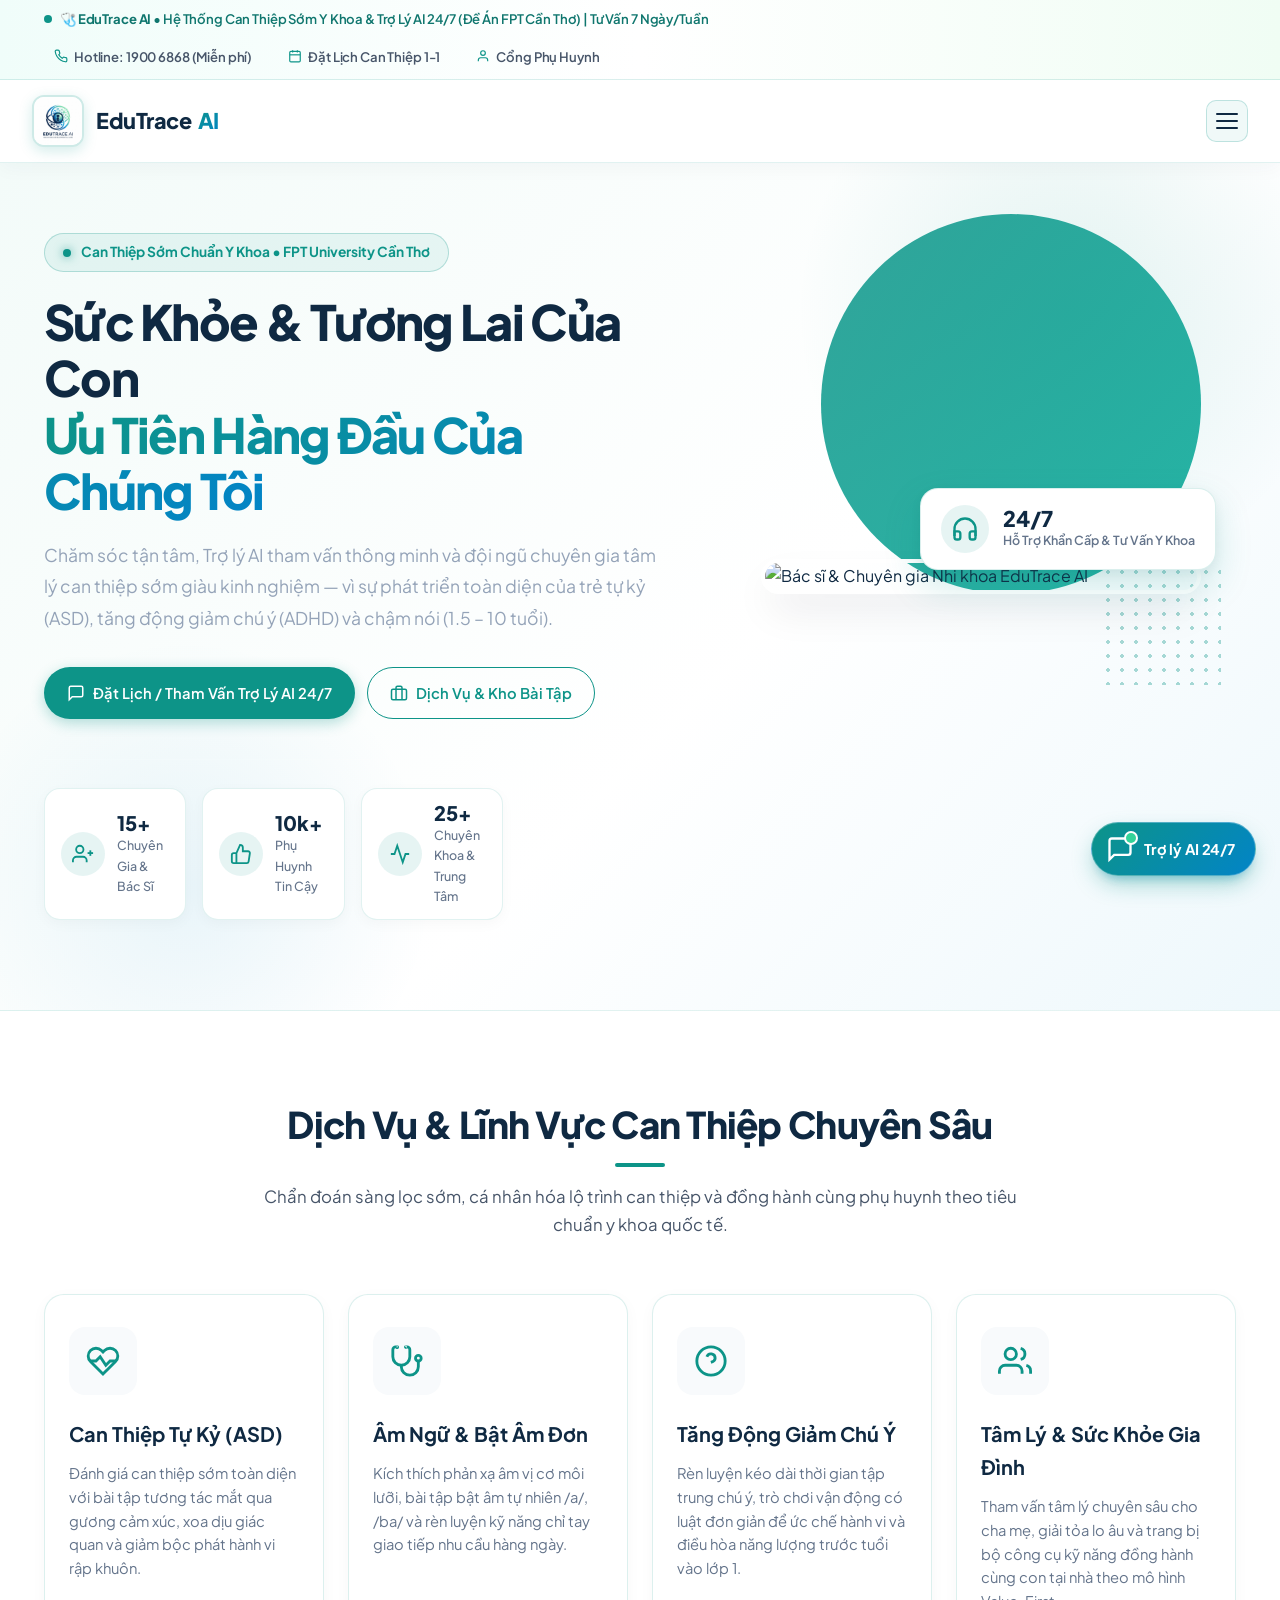
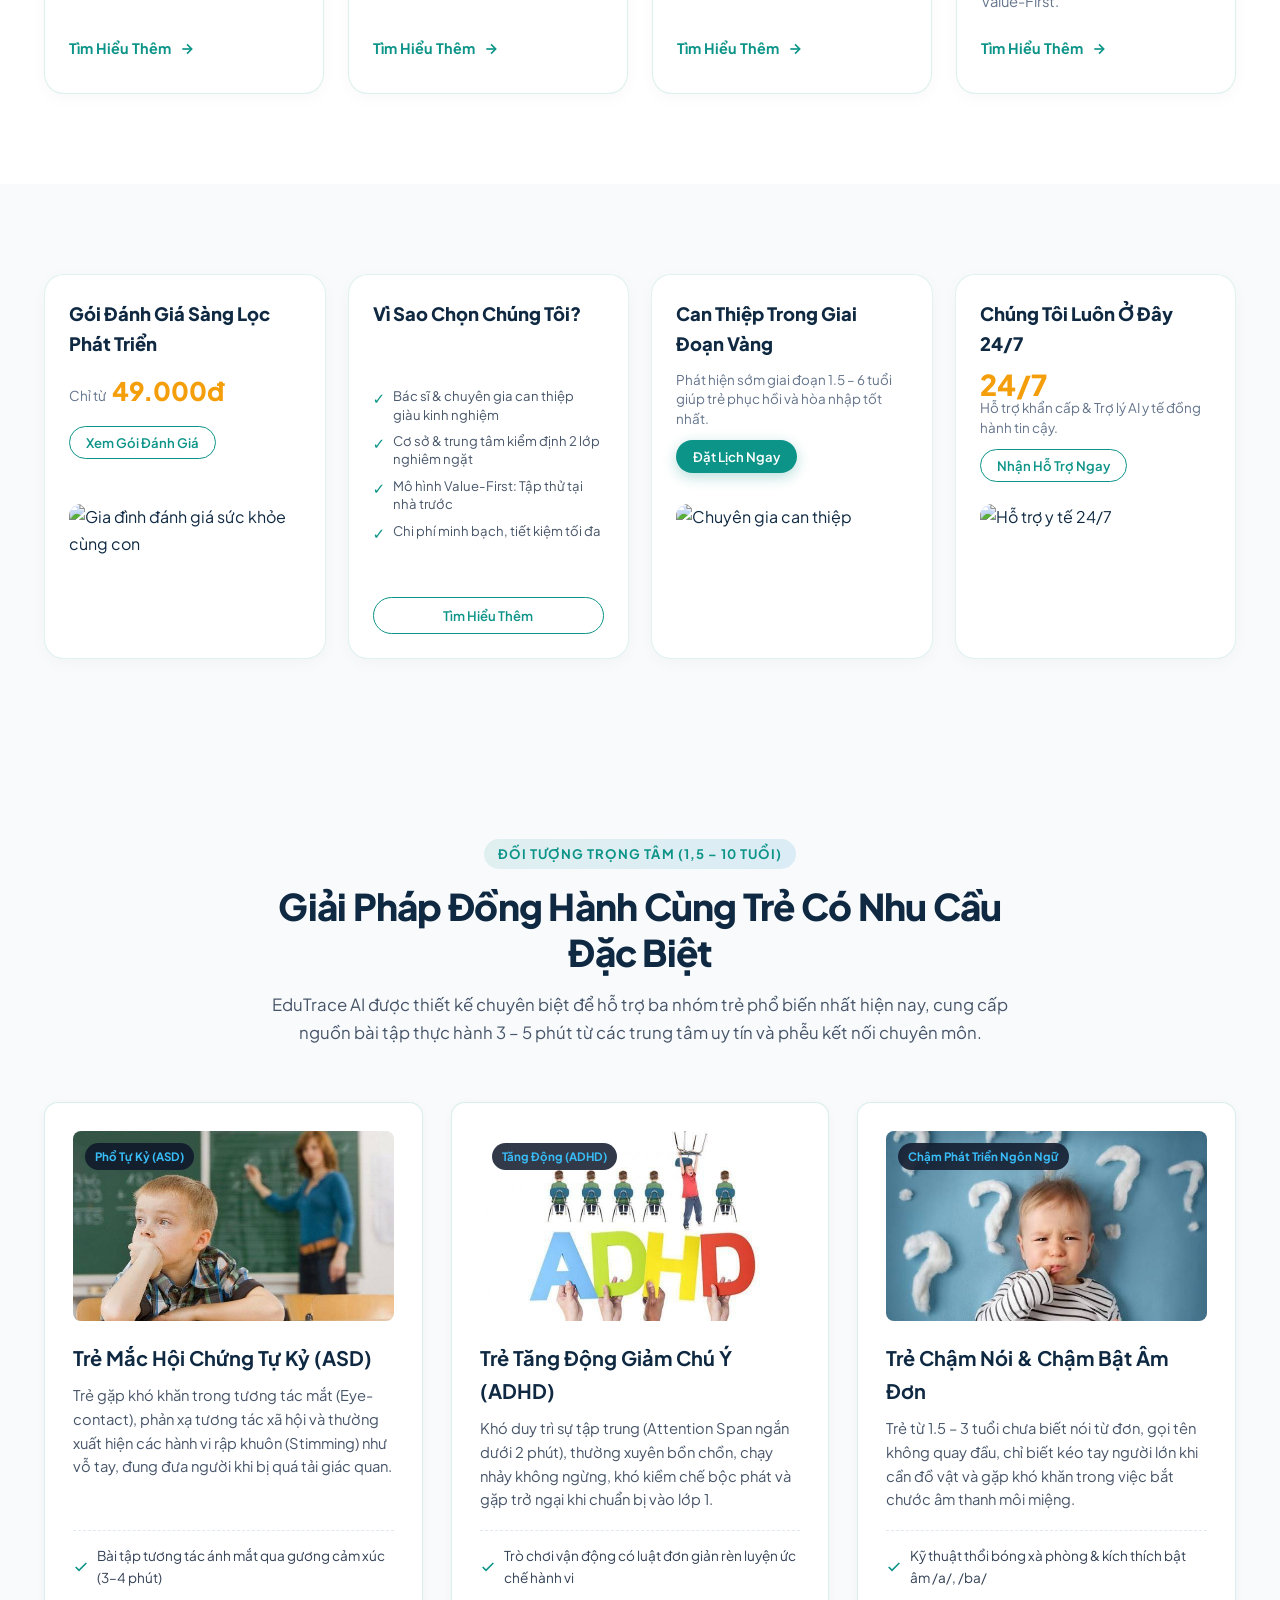
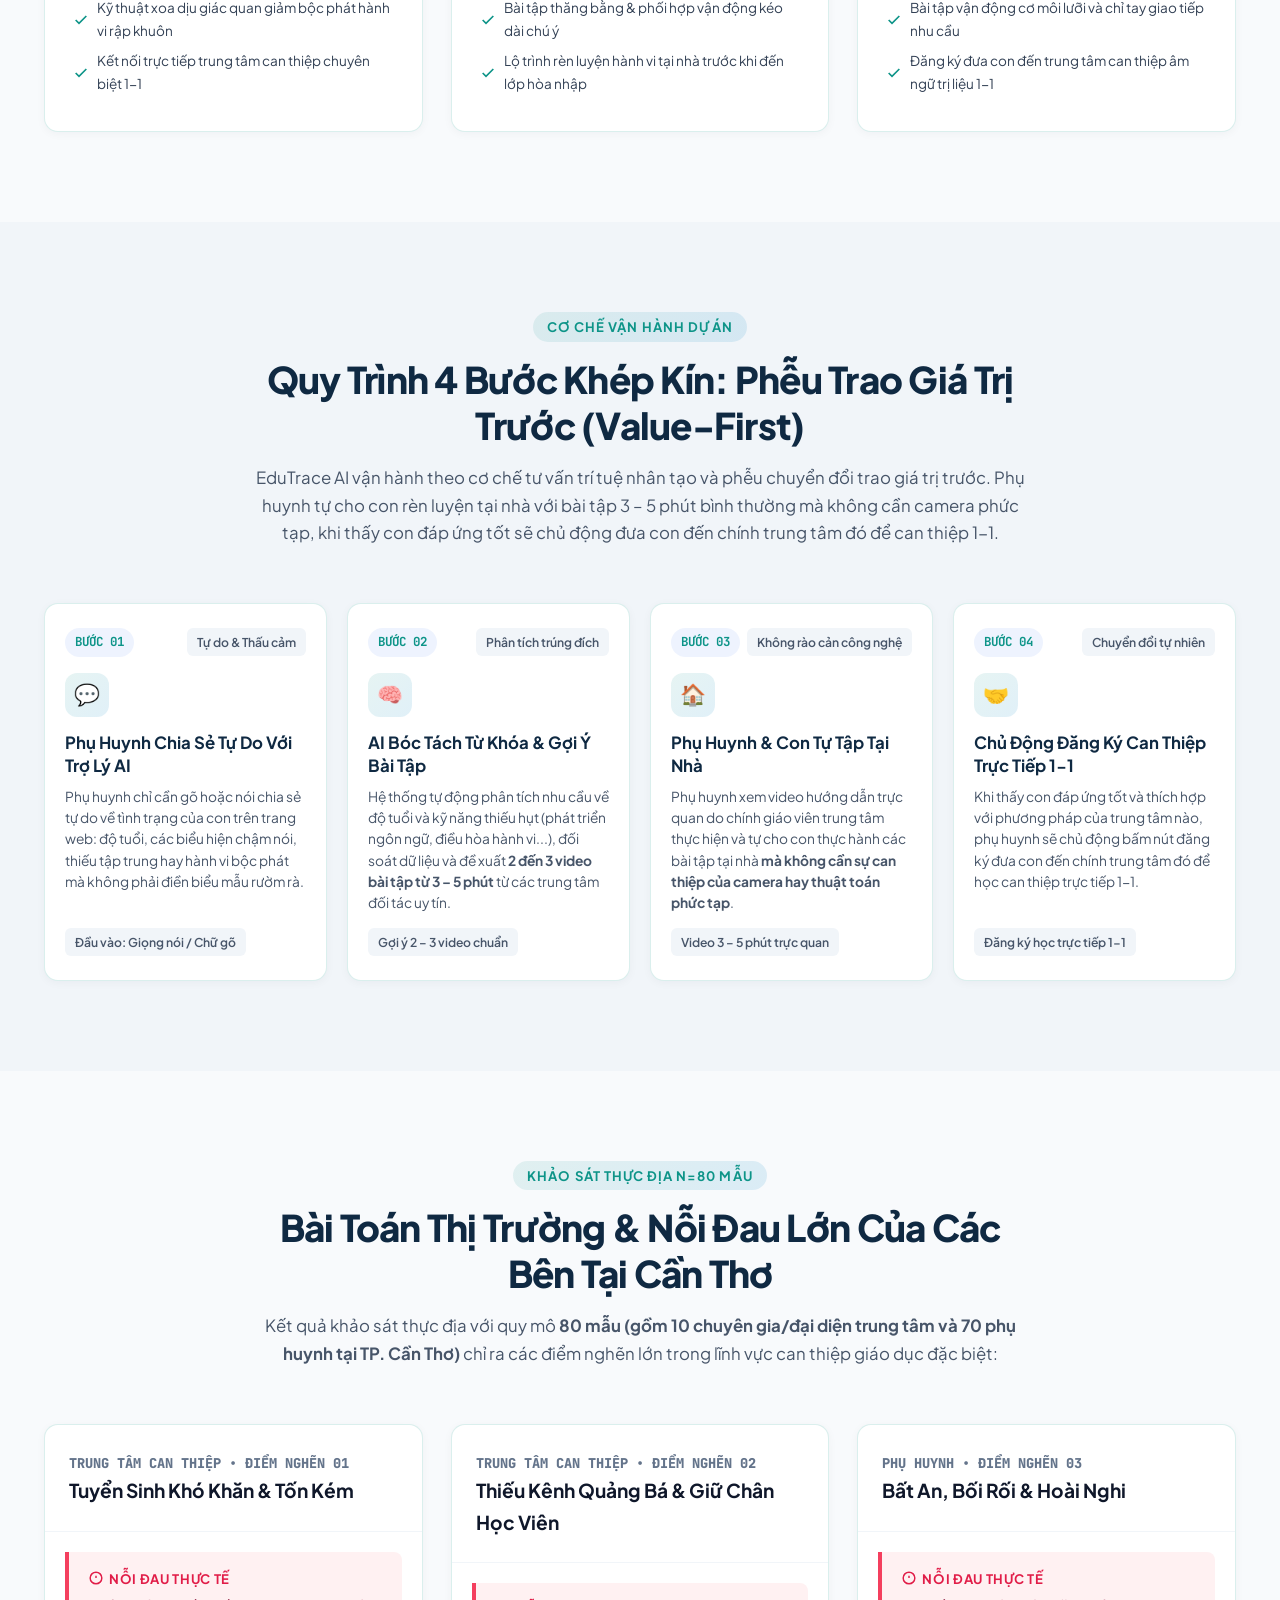
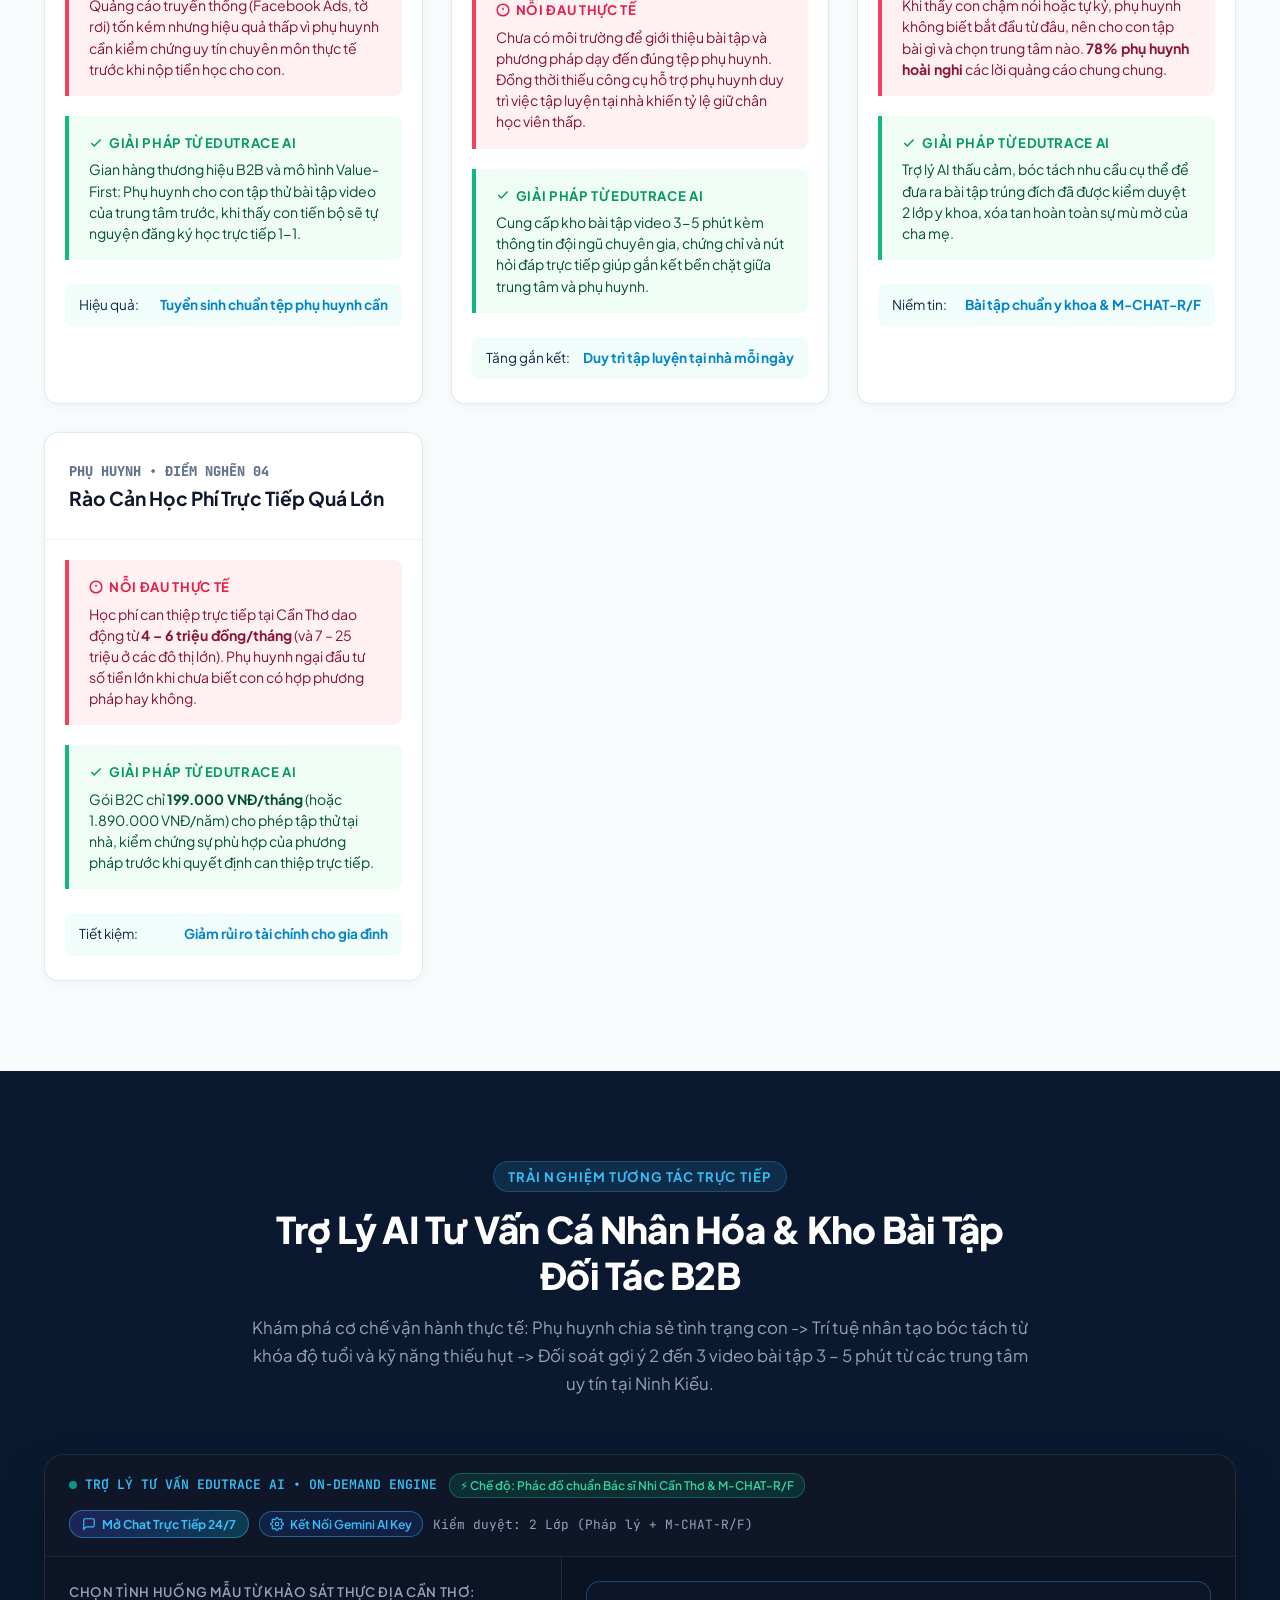
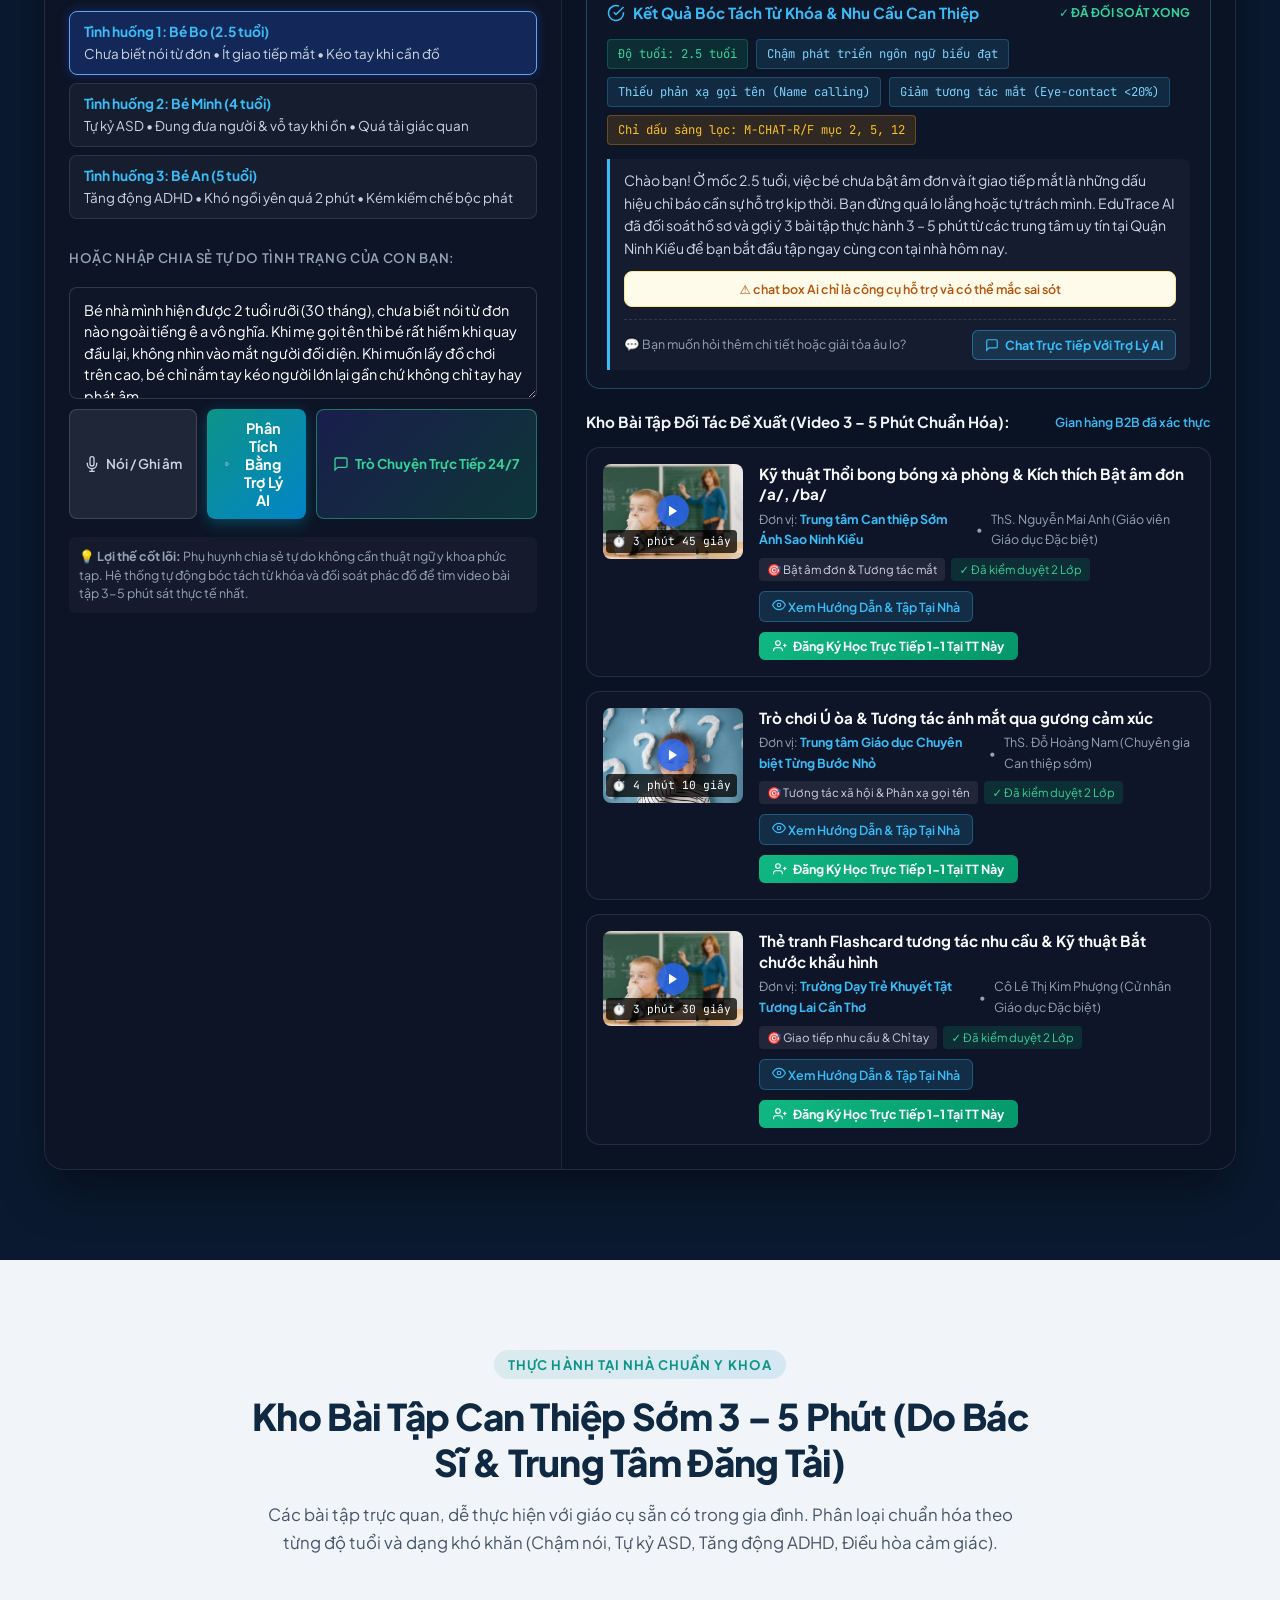
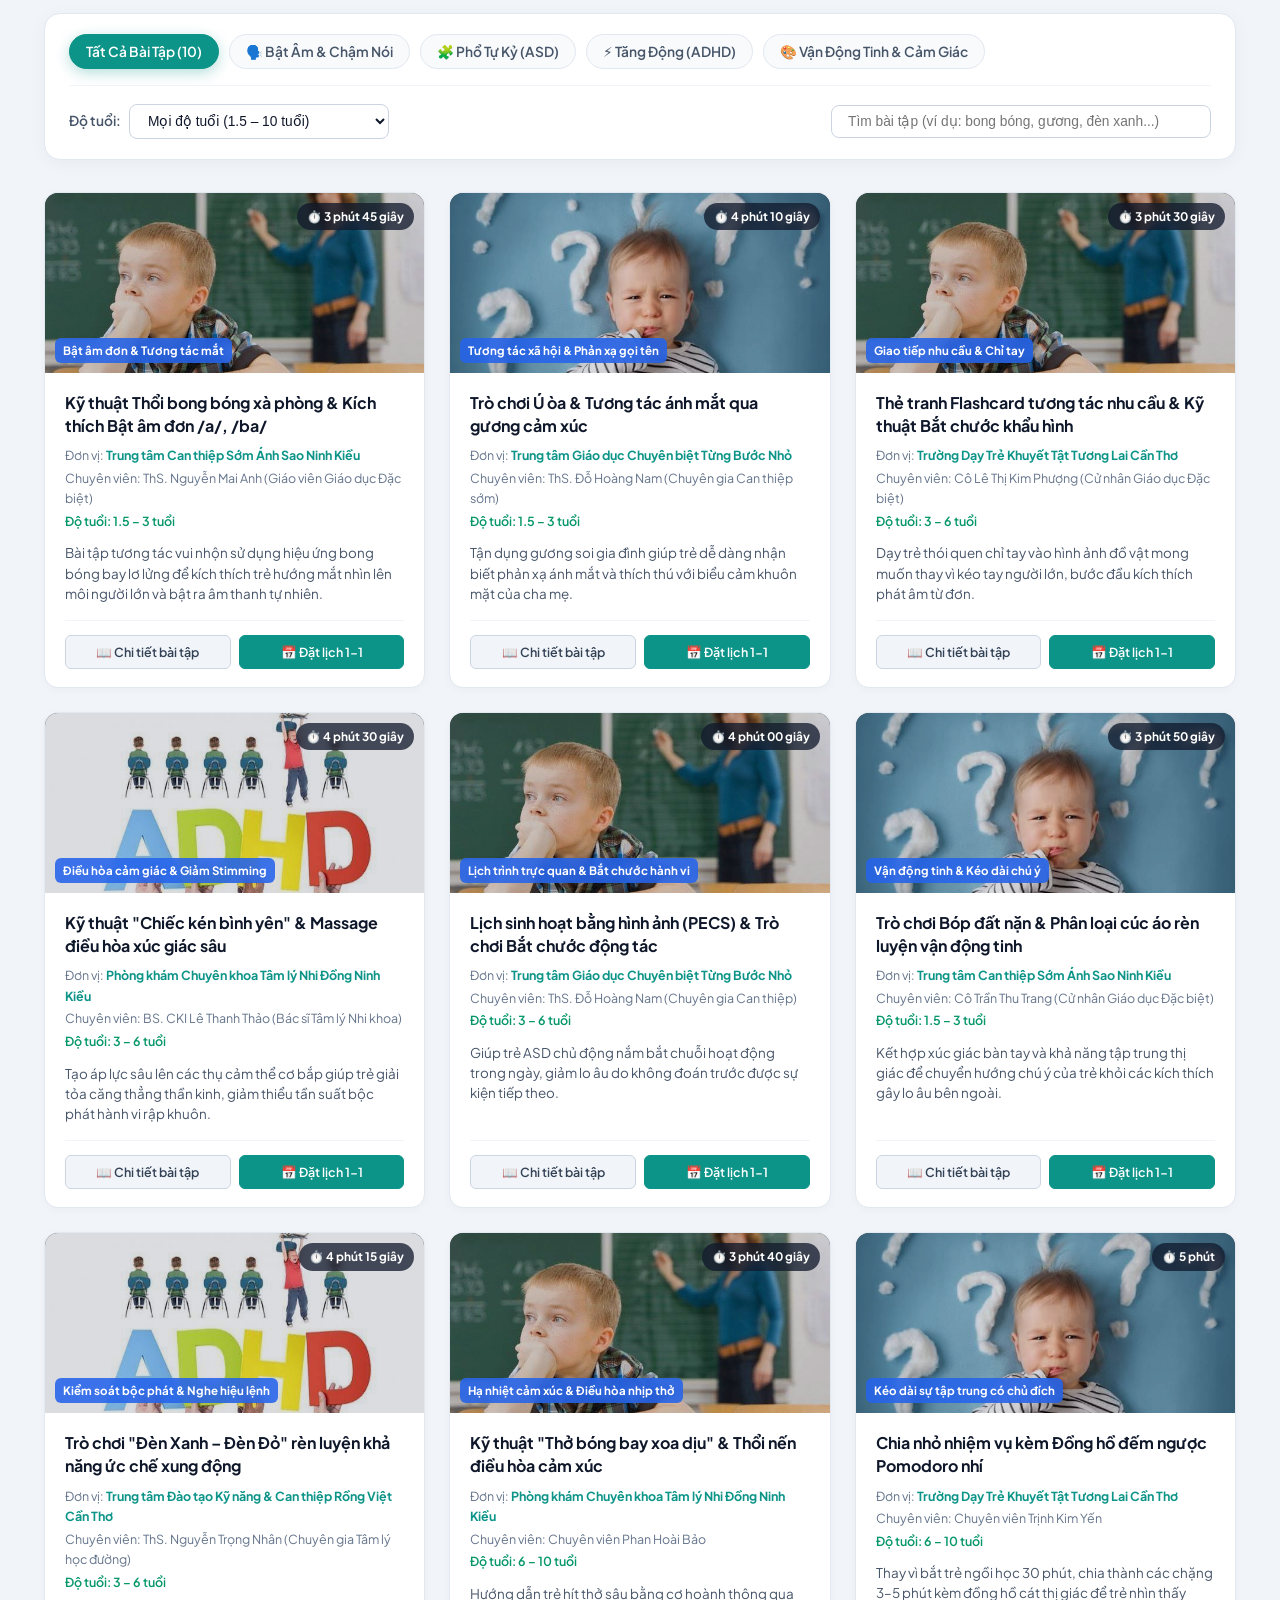
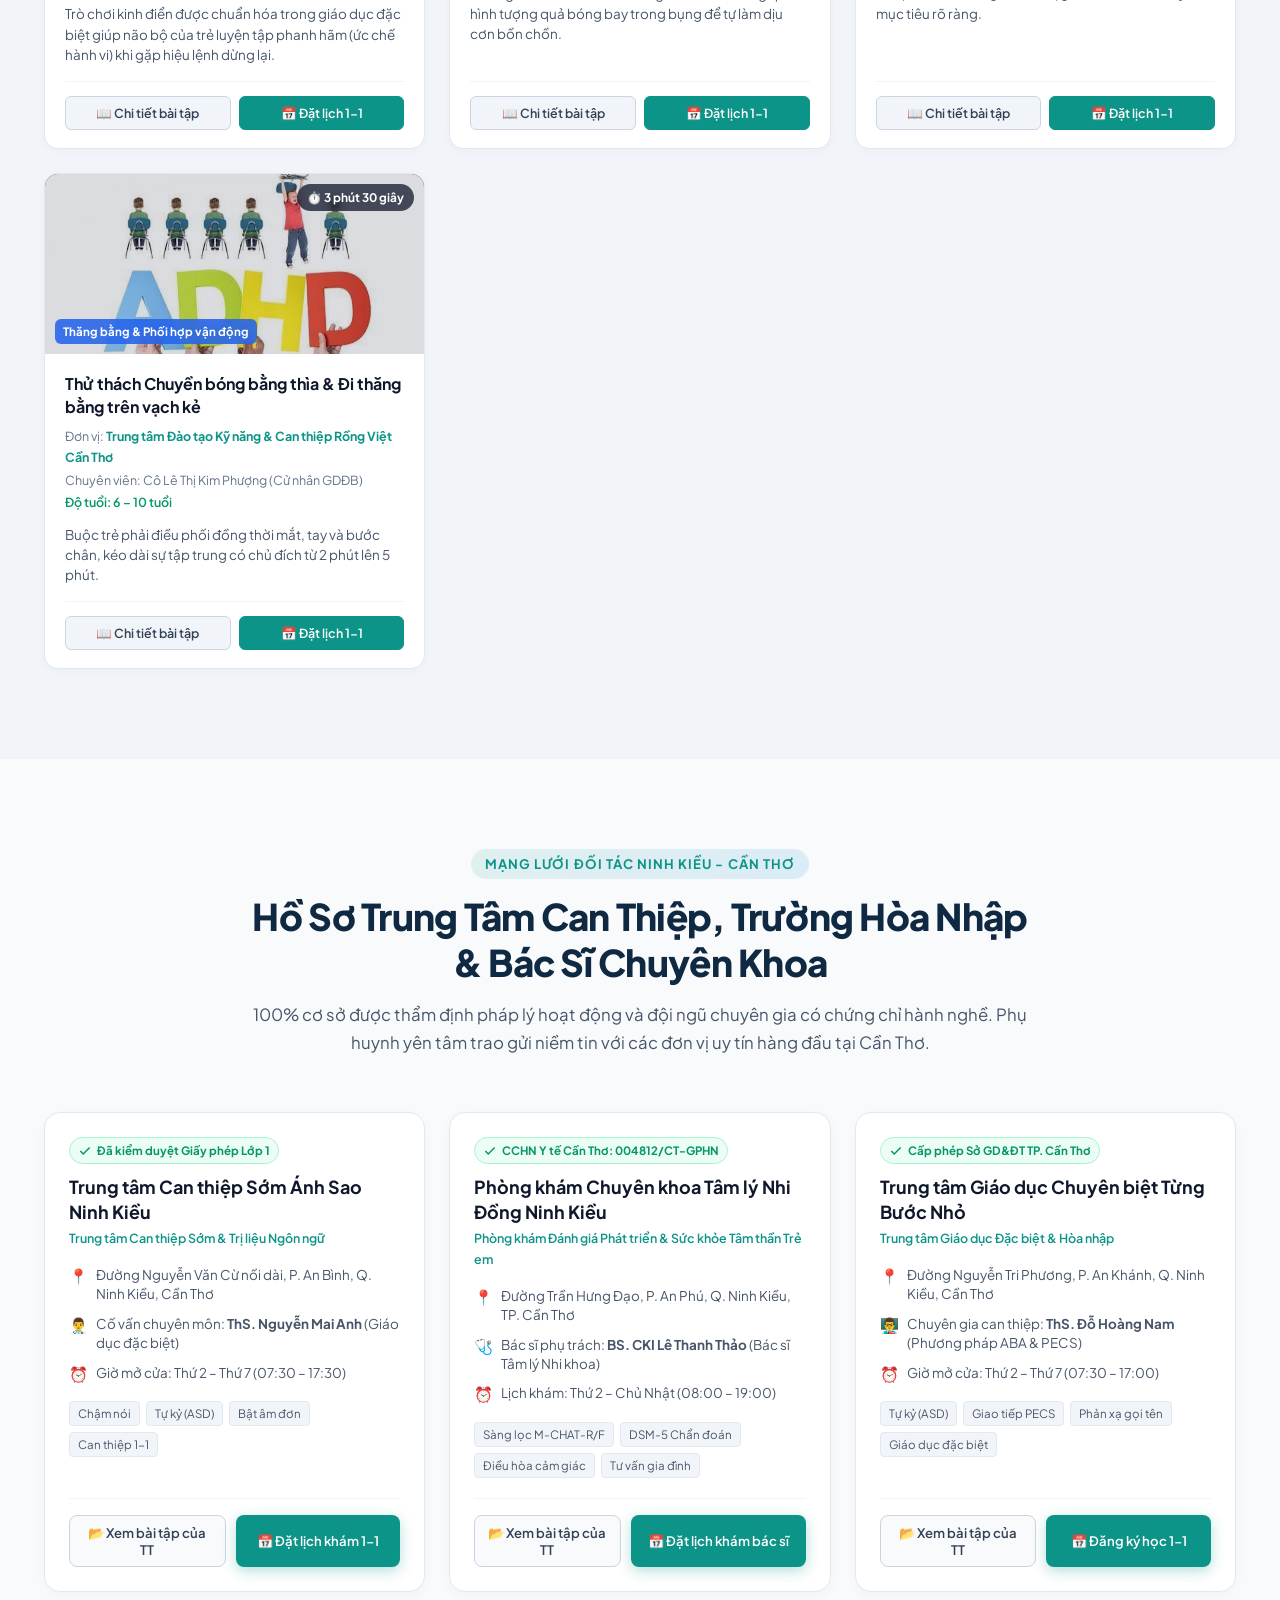
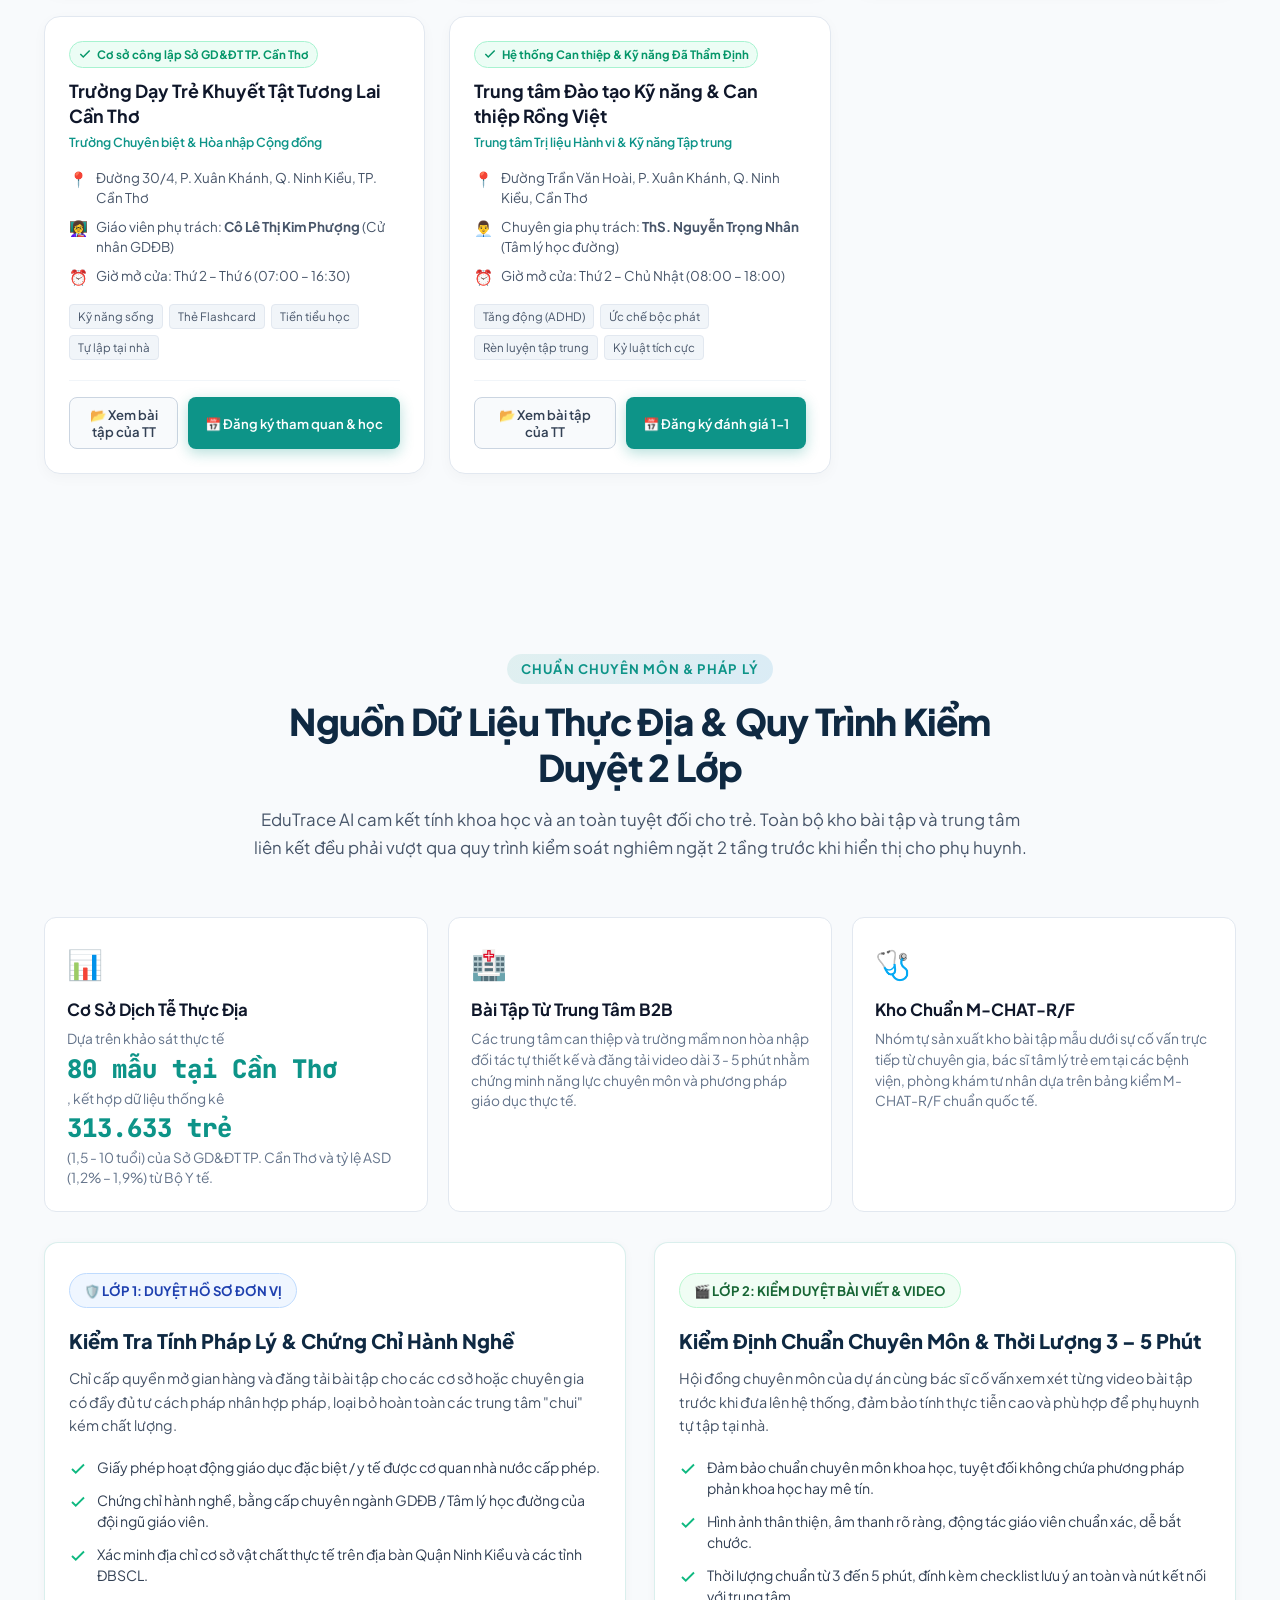
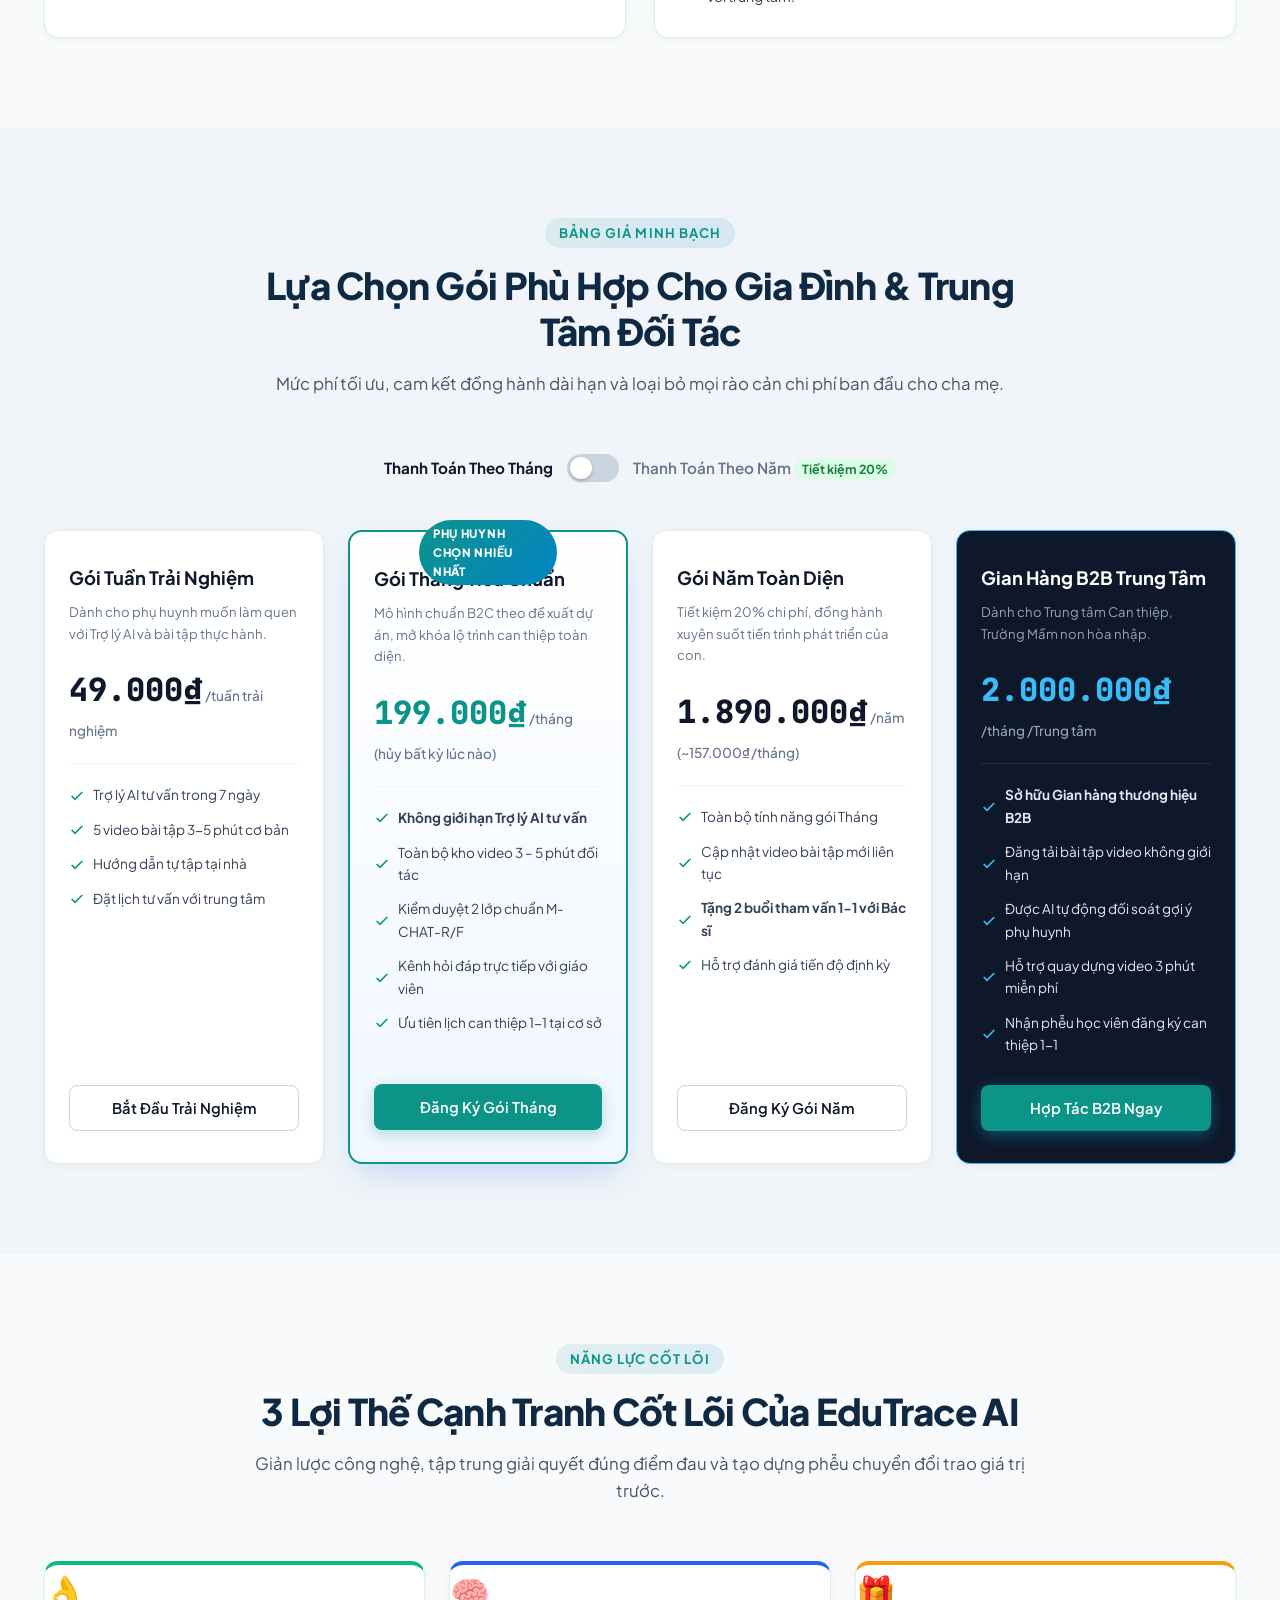
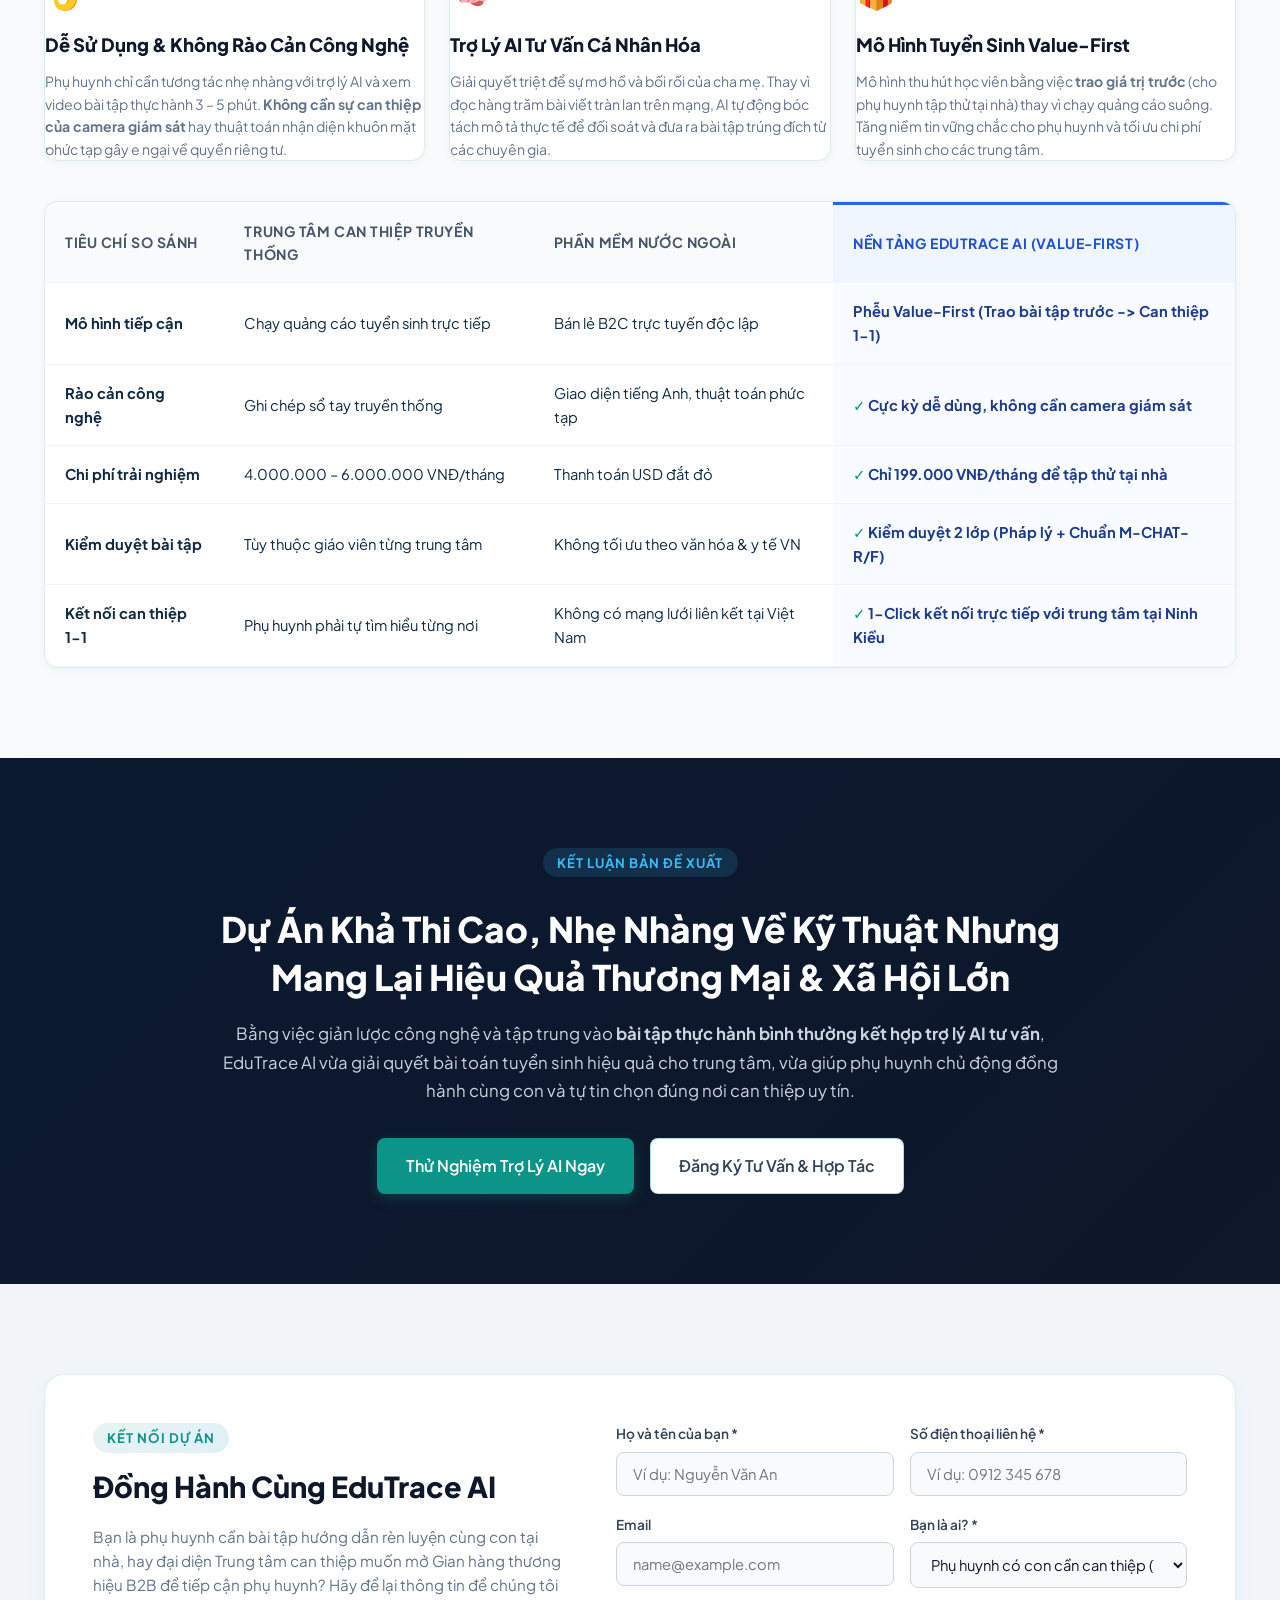
==== commit 4ddc4dbf: "Revalidate website files after deployments" ====
--- a/Dự án-VS/Web_EduTrace_AI_Firebase_Starter_fixed/Web_EduTrace_AI_Firebase_Starter/index.html
+++ b/Dự án-VS/Web_EduTrace_AI_Firebase_Starter_fixed/Web_EduTrace_AI_Firebase_Starter/index.html
@@ -23,7 +23,7 @@
     rel="stylesheet">
 
   <!-- Stylesheet -->
-  <link rel="stylesheet" href="style.css">
+  <link rel="stylesheet" href="style.css?v=20261103-nav">
   <link rel="stylesheet" href="roles.css">
 </head>
 
--- a/Dự án-VS/Web_EduTrace_AI_Firebase_Starter_fixed/Web_EduTrace_AI_Firebase_Starter/style.css
+++ b/Dự án-VS/Web_EduTrace_AI_Firebase_Starter_fixed/Web_EduTrace_AI_Firebase_Starter/style.css
@@ -7756,7 +7756,7 @@
   }
 }
 
-@media (max-width: 1024px) {
+@media (max-width: 1450px) {
   .mobile-toggle {
     display: flex !important;
   }
@@ -7810,7 +7810,7 @@
   }
 
   .mobile-auth-guest {
-    display: flex !important;
+    display: flex;
     flex-direction: column !important;
     gap: 10px !important;
     padding-top: 8px !important;
@@ -7841,6 +7841,27 @@
     font-weight: 600 !important;
   }
 }
+
+/* Keep each authentication control in its intended navigation layout. */
+@media (min-width: 1451px) {
+  .nav-menu .mobile-auth-divider,
+  .nav-menu .mobile-auth-guest,
+  .nav-menu .mobile-auth-user { display: none !important; }
+}
+@media (max-width: 1450px) {
+  .nav-actions #navTryAIBtn,
+  .nav-actions #authNavGuest,
+  .nav-actions #authNavUser { display: none !important; }
+  .nav-menu > li { width: 100%; }
+}
+#authNavGuest[style*="display: none"],
+#authNavUser[style*="display: none"],
+#mobileAuthGuest[style*="display: none"],
+#mobileAuthUser[style*="display: none"] { display: none !important; }
+#home .medical-doctor-wrapper { isolation: isolate; }
+#home .doctor-bg-circle, #home .doctor-dot-pattern { z-index: 0; }
+#home .hero-doctor-img { z-index: 1; display: block; }
+#home .floating-support-card { z-index: 2; }
 
 /* Floating Action Tools: Chatbot Widget & Back-to-Top Button */
 .chat-widget-trigger {
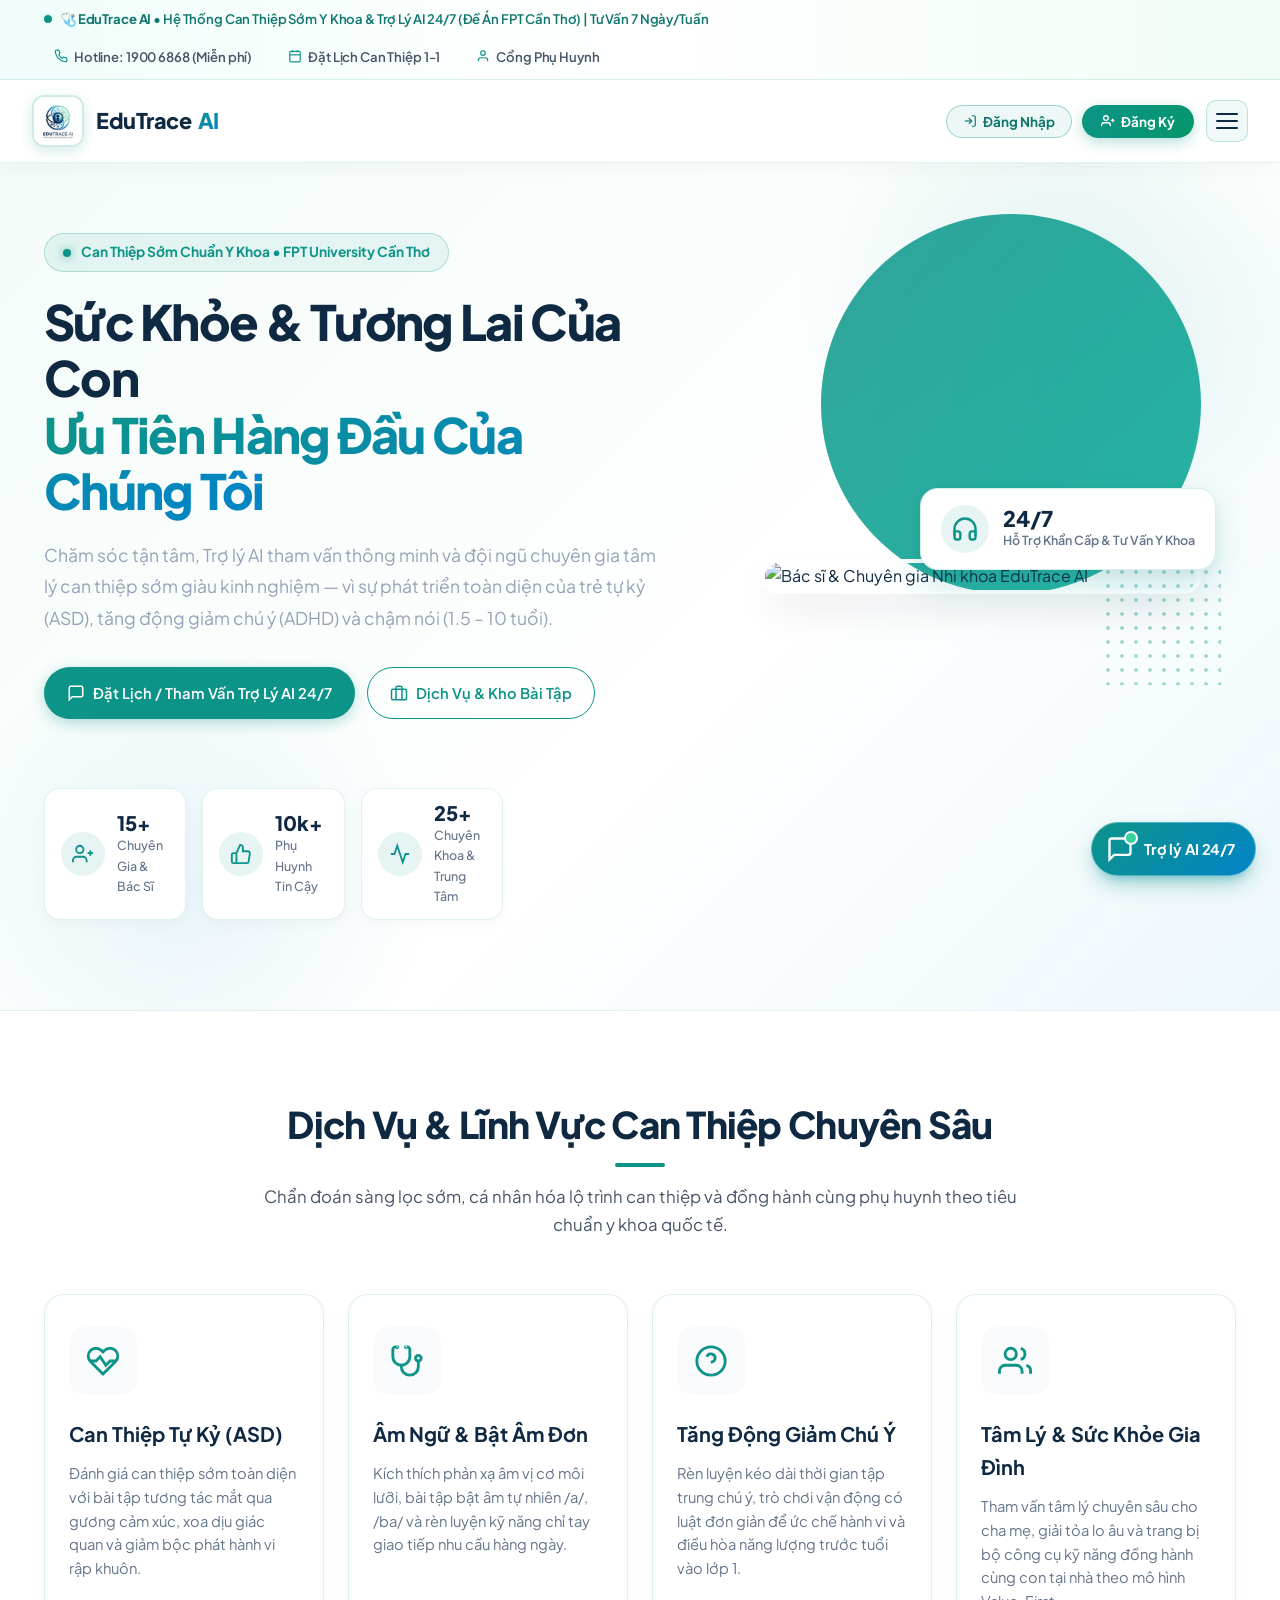
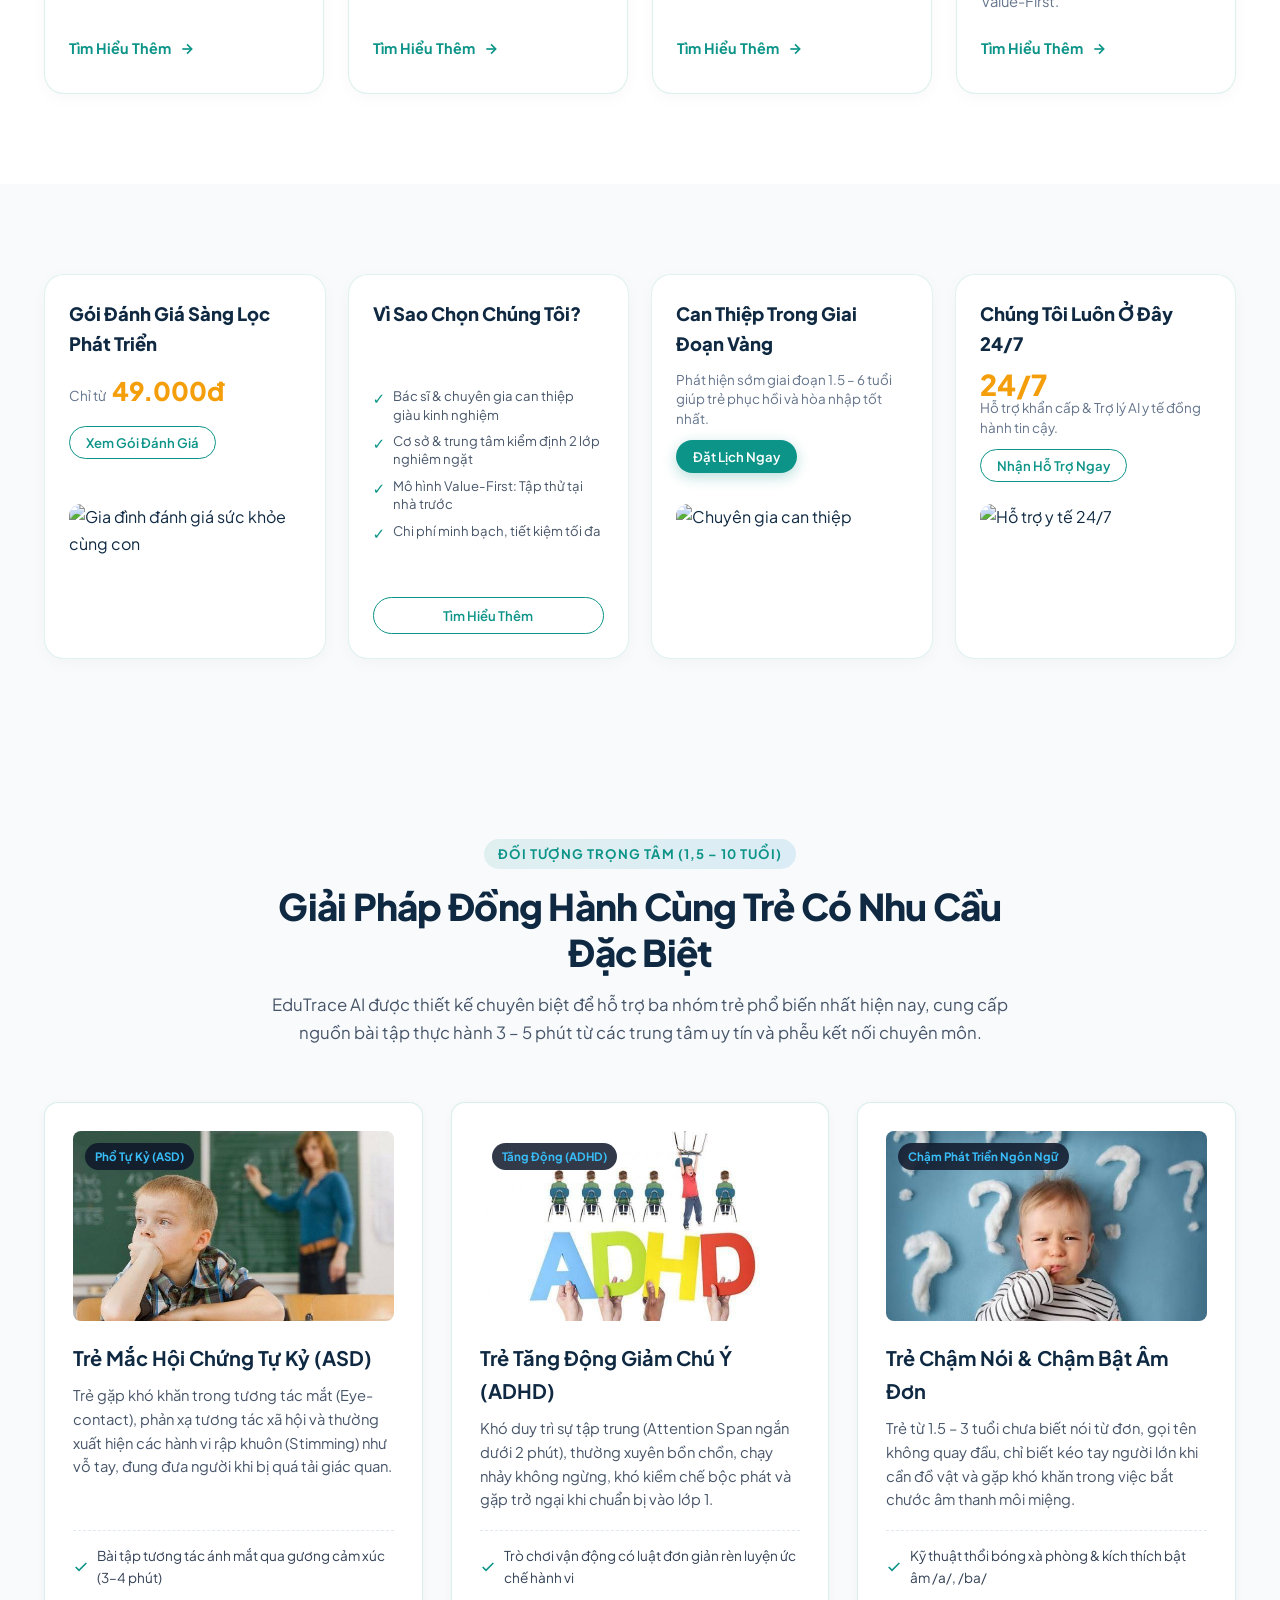
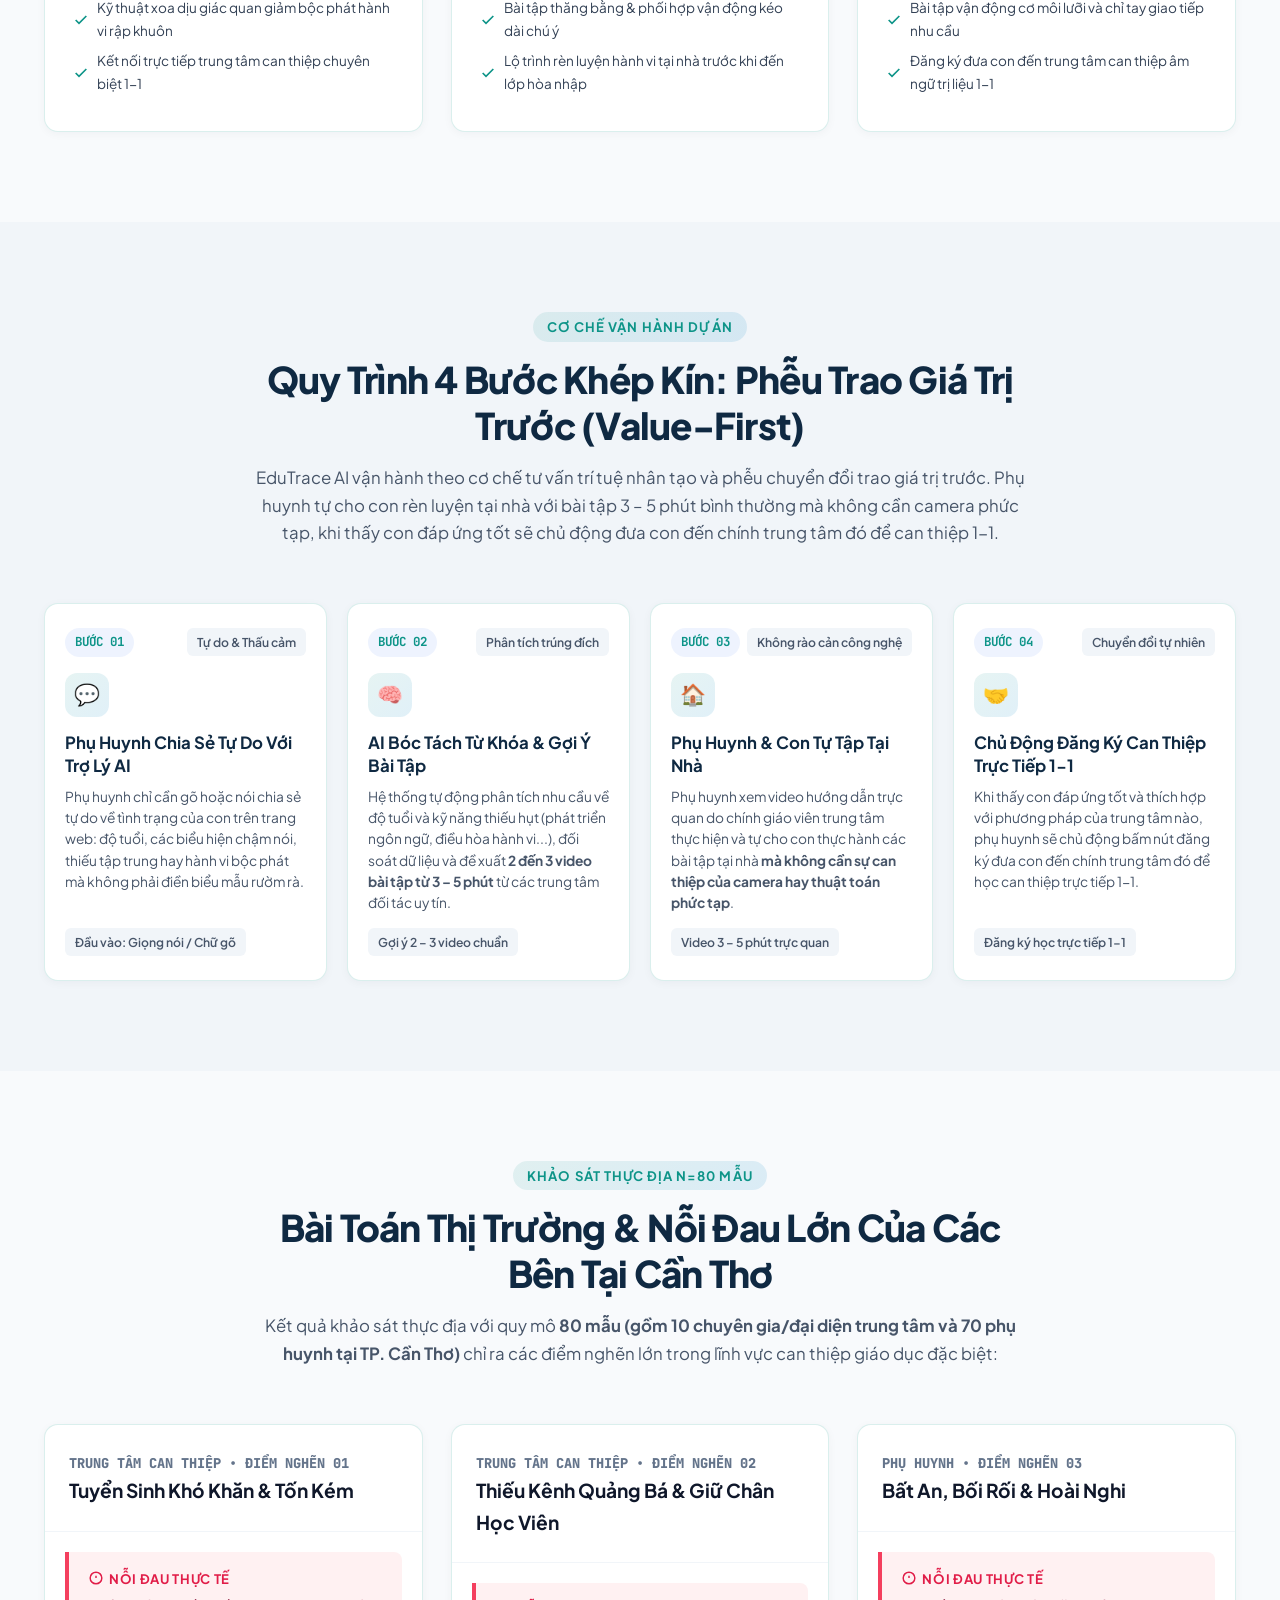
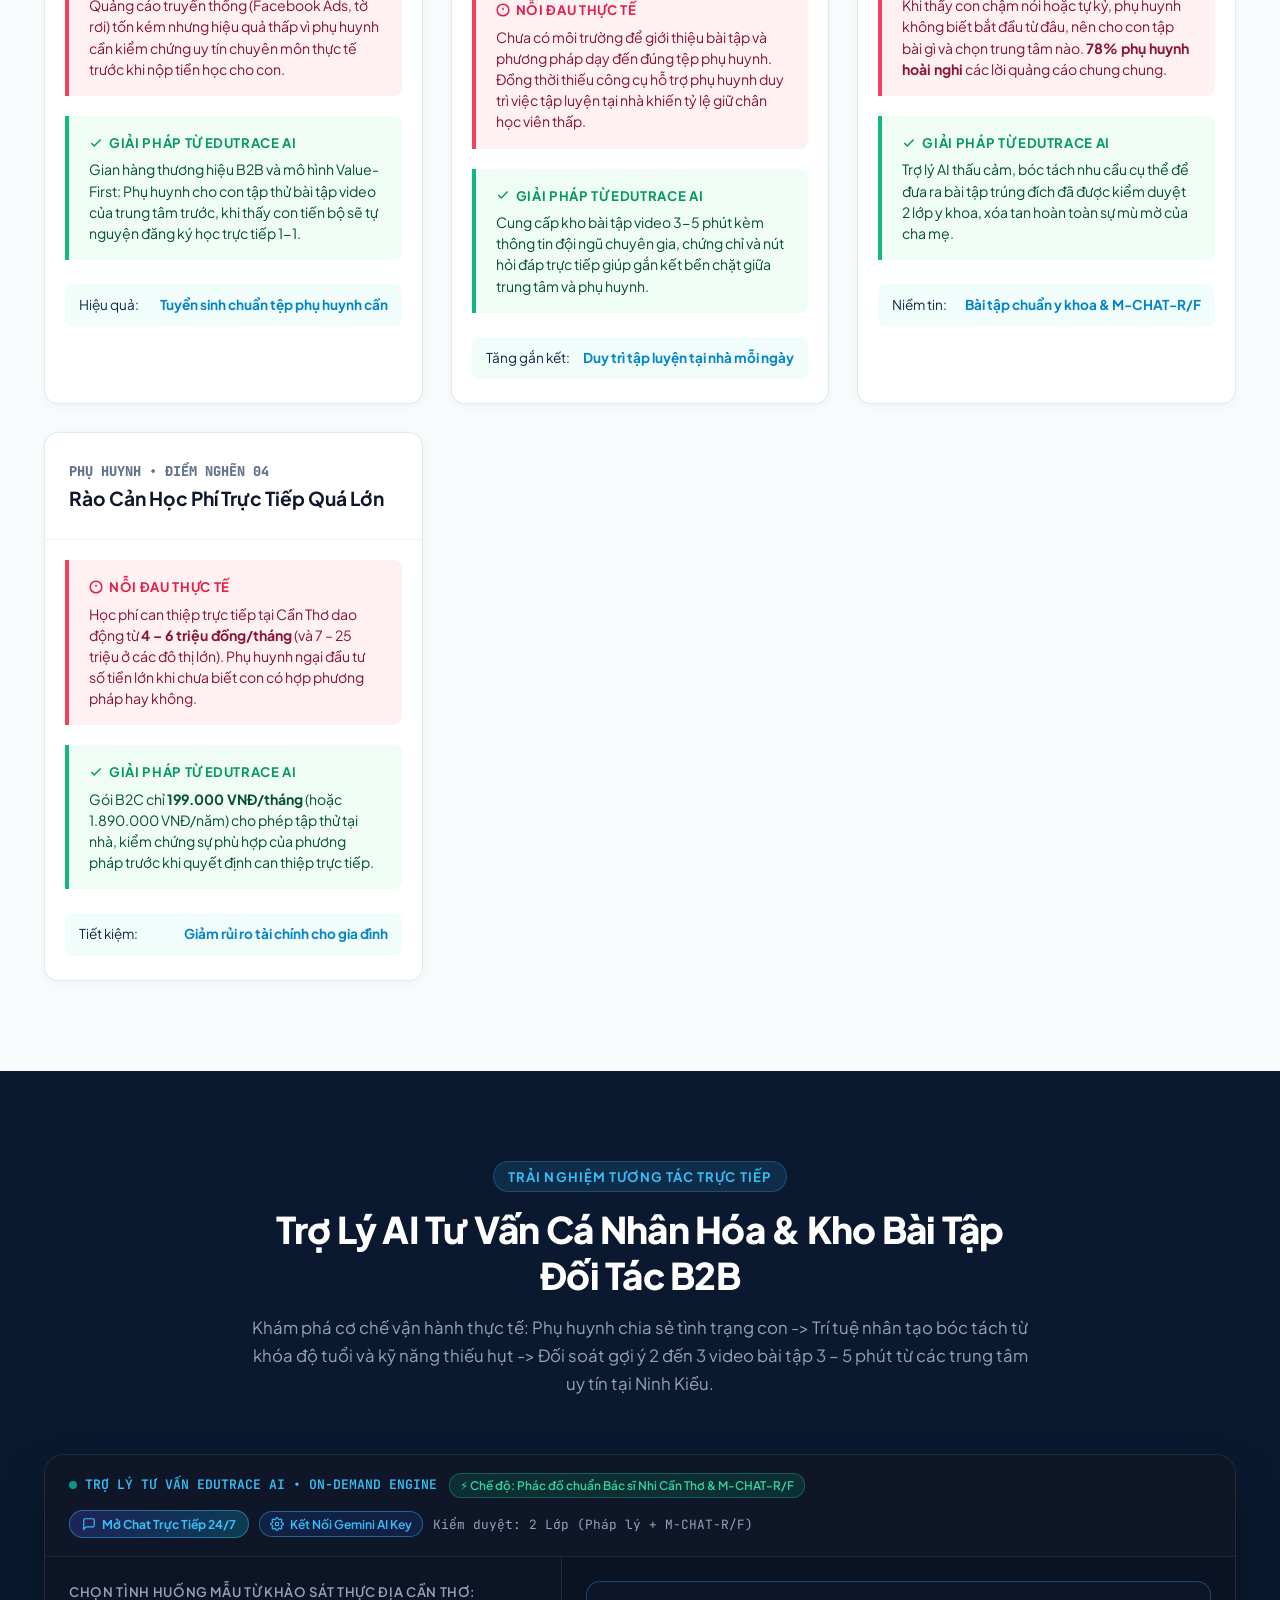
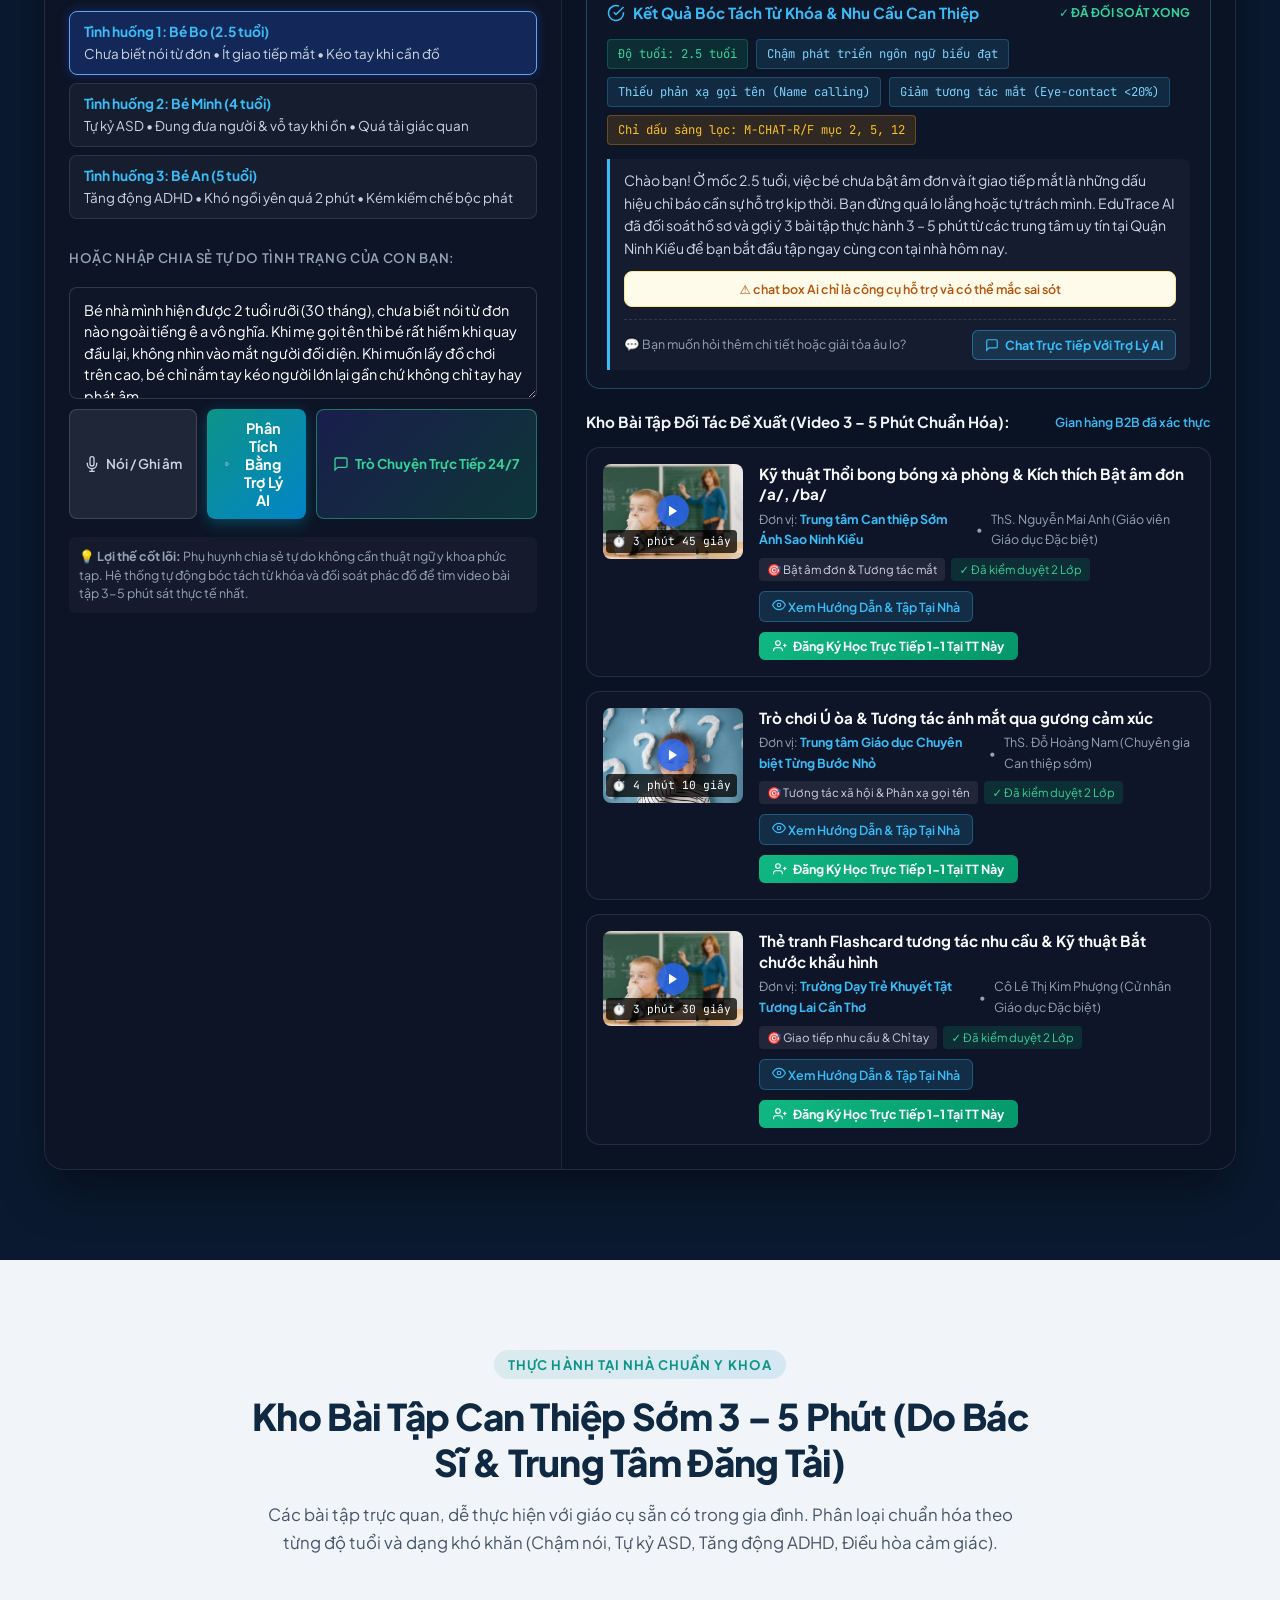
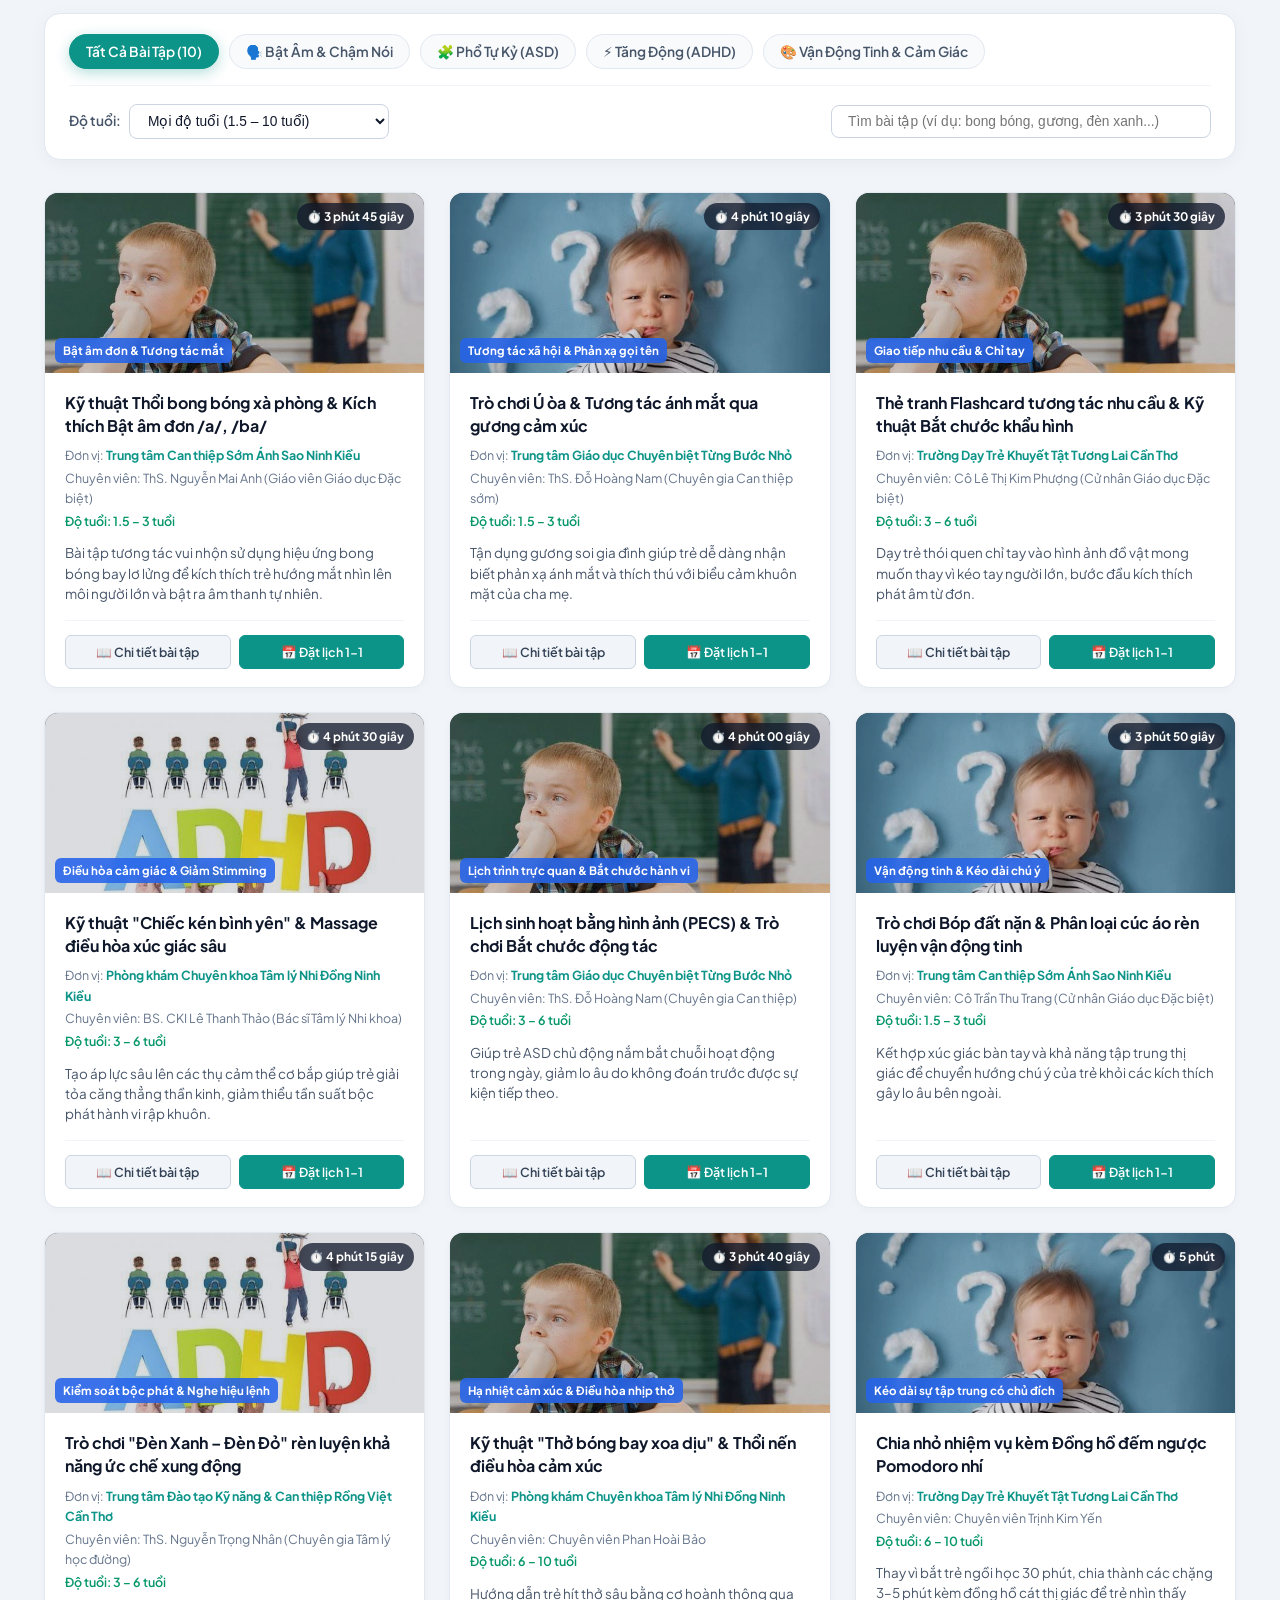
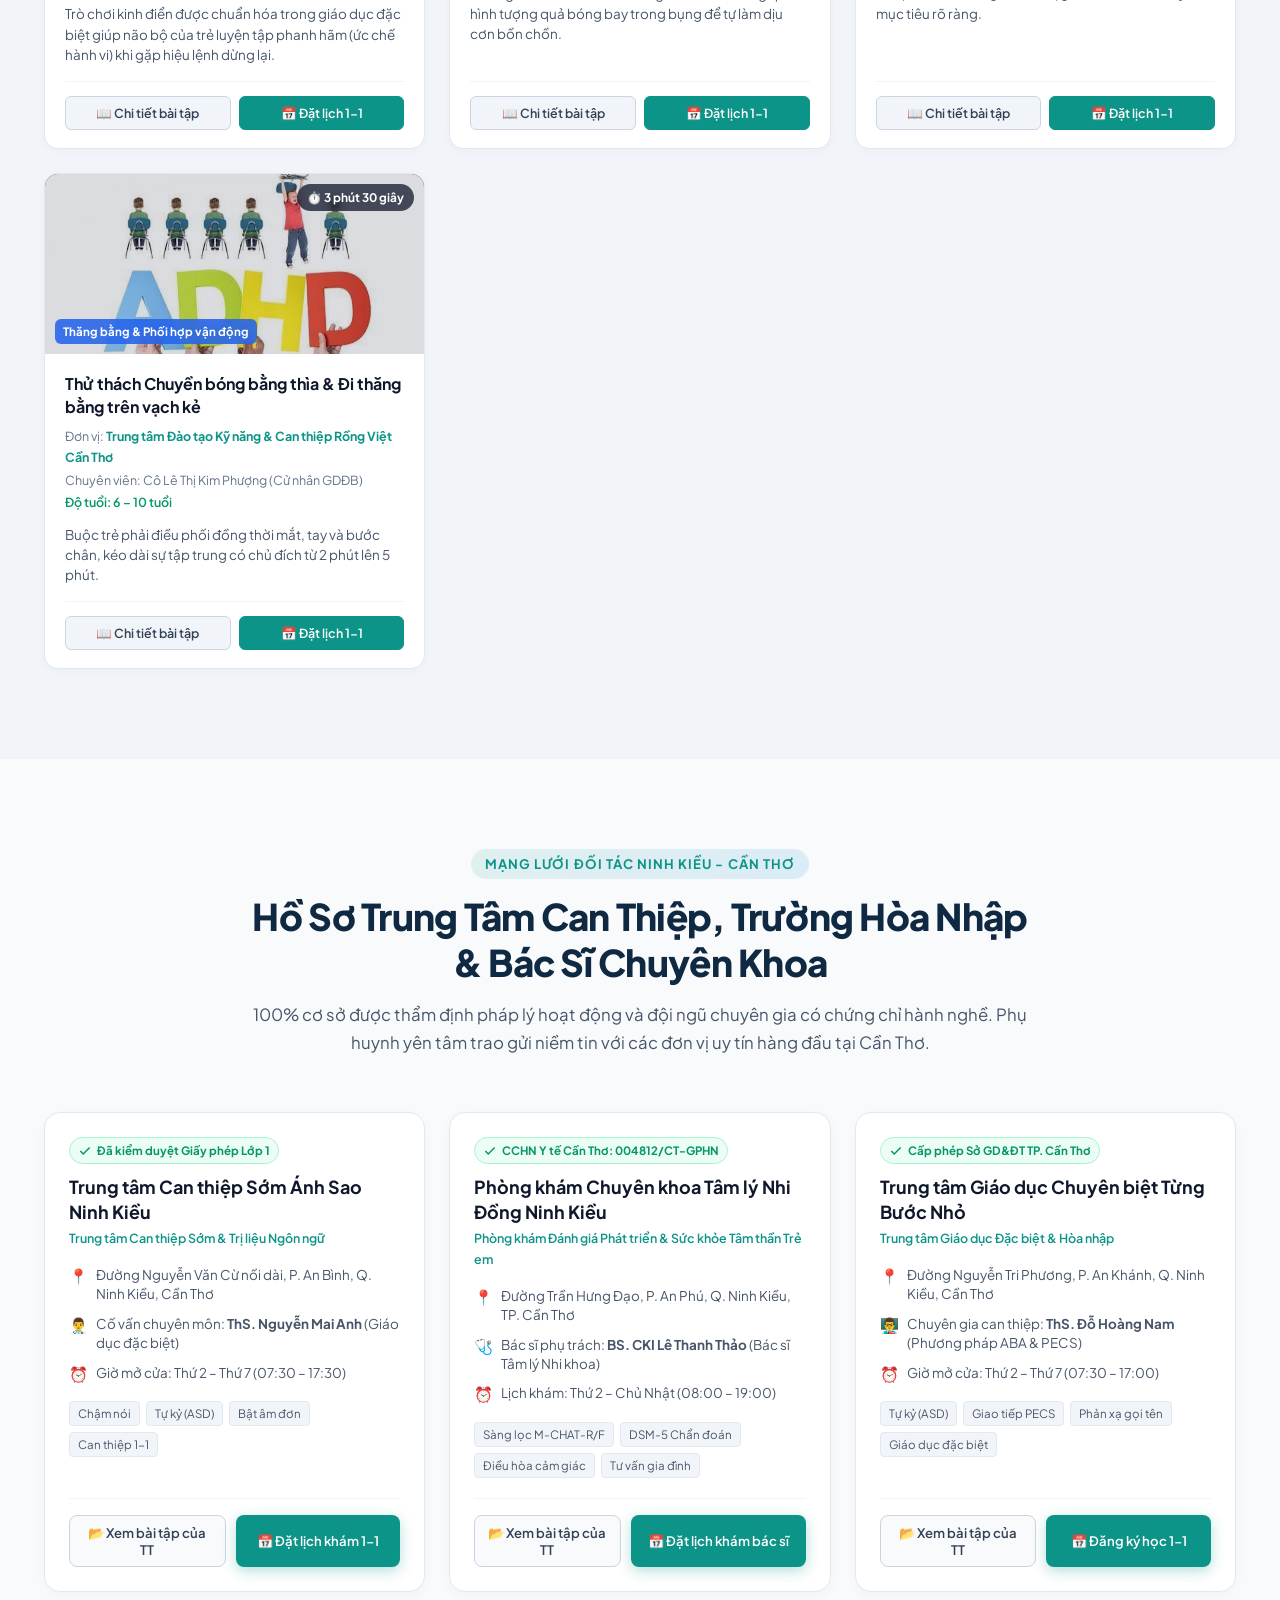
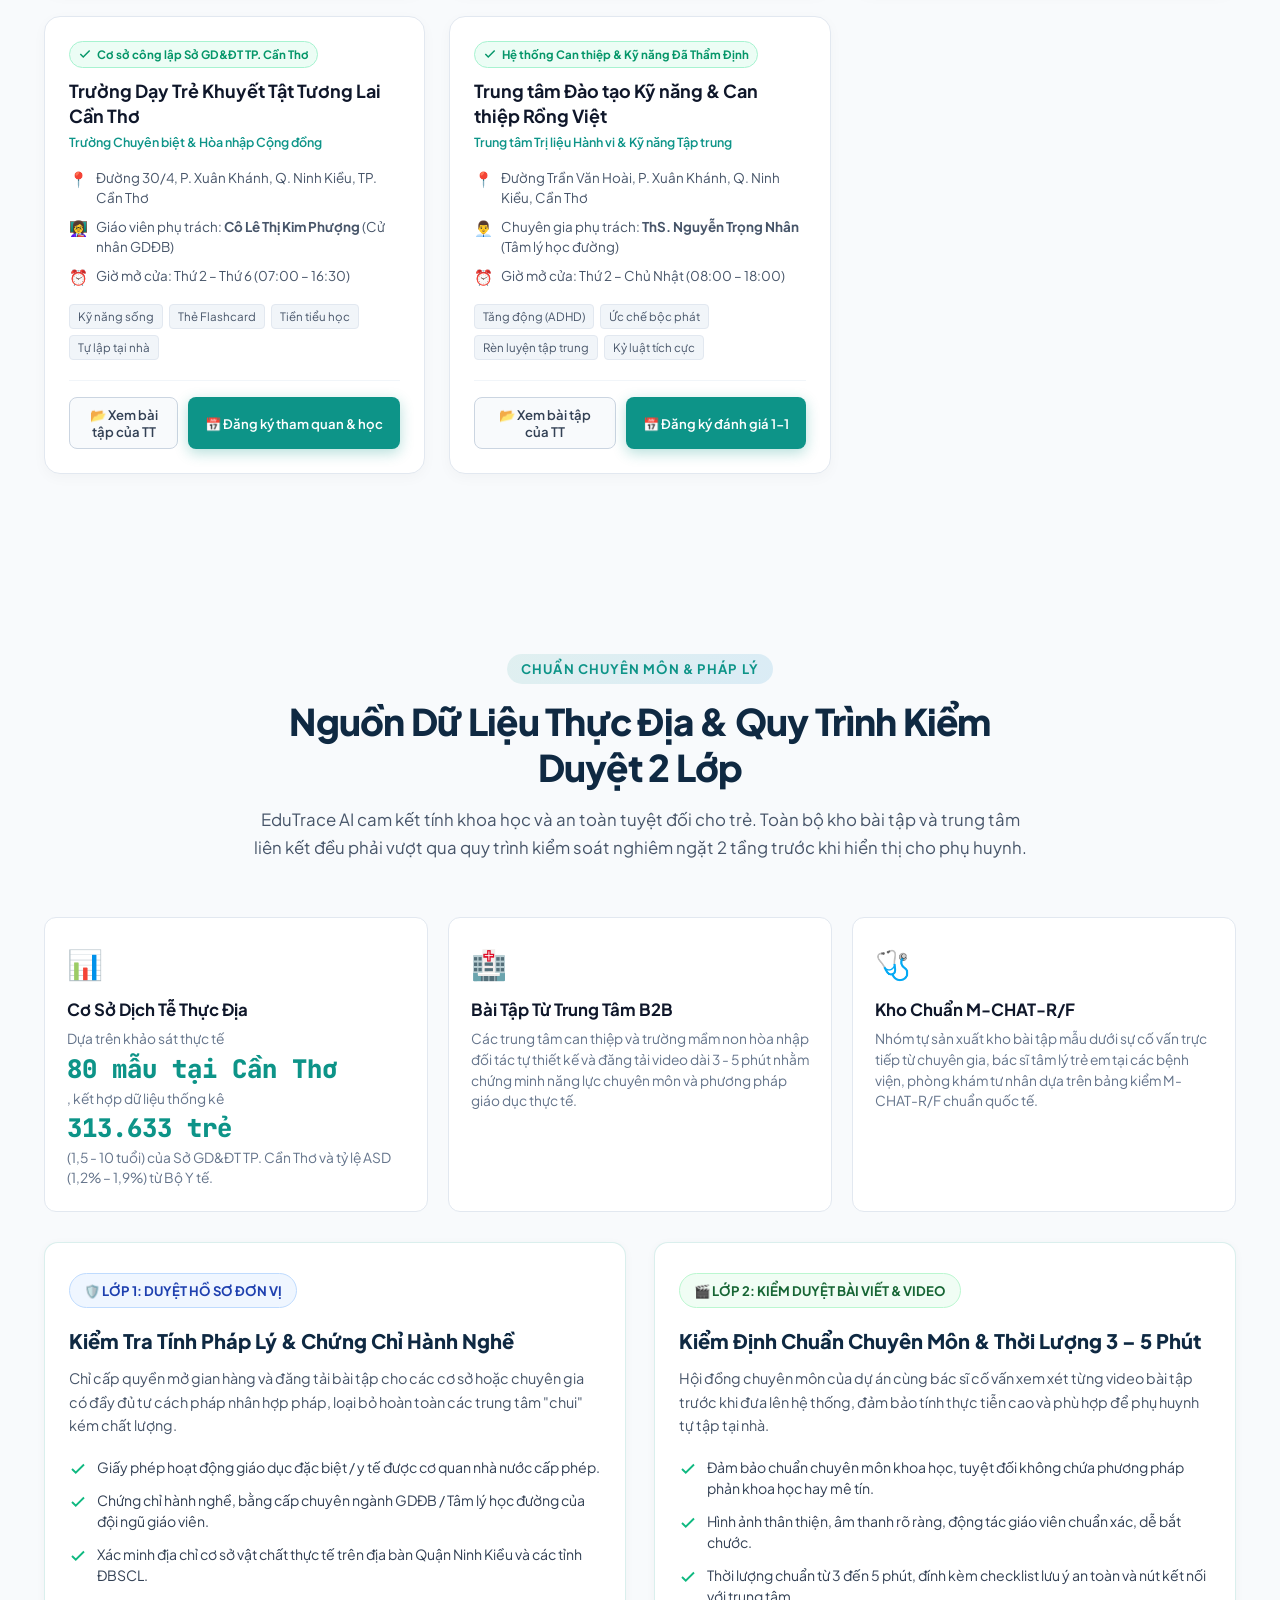
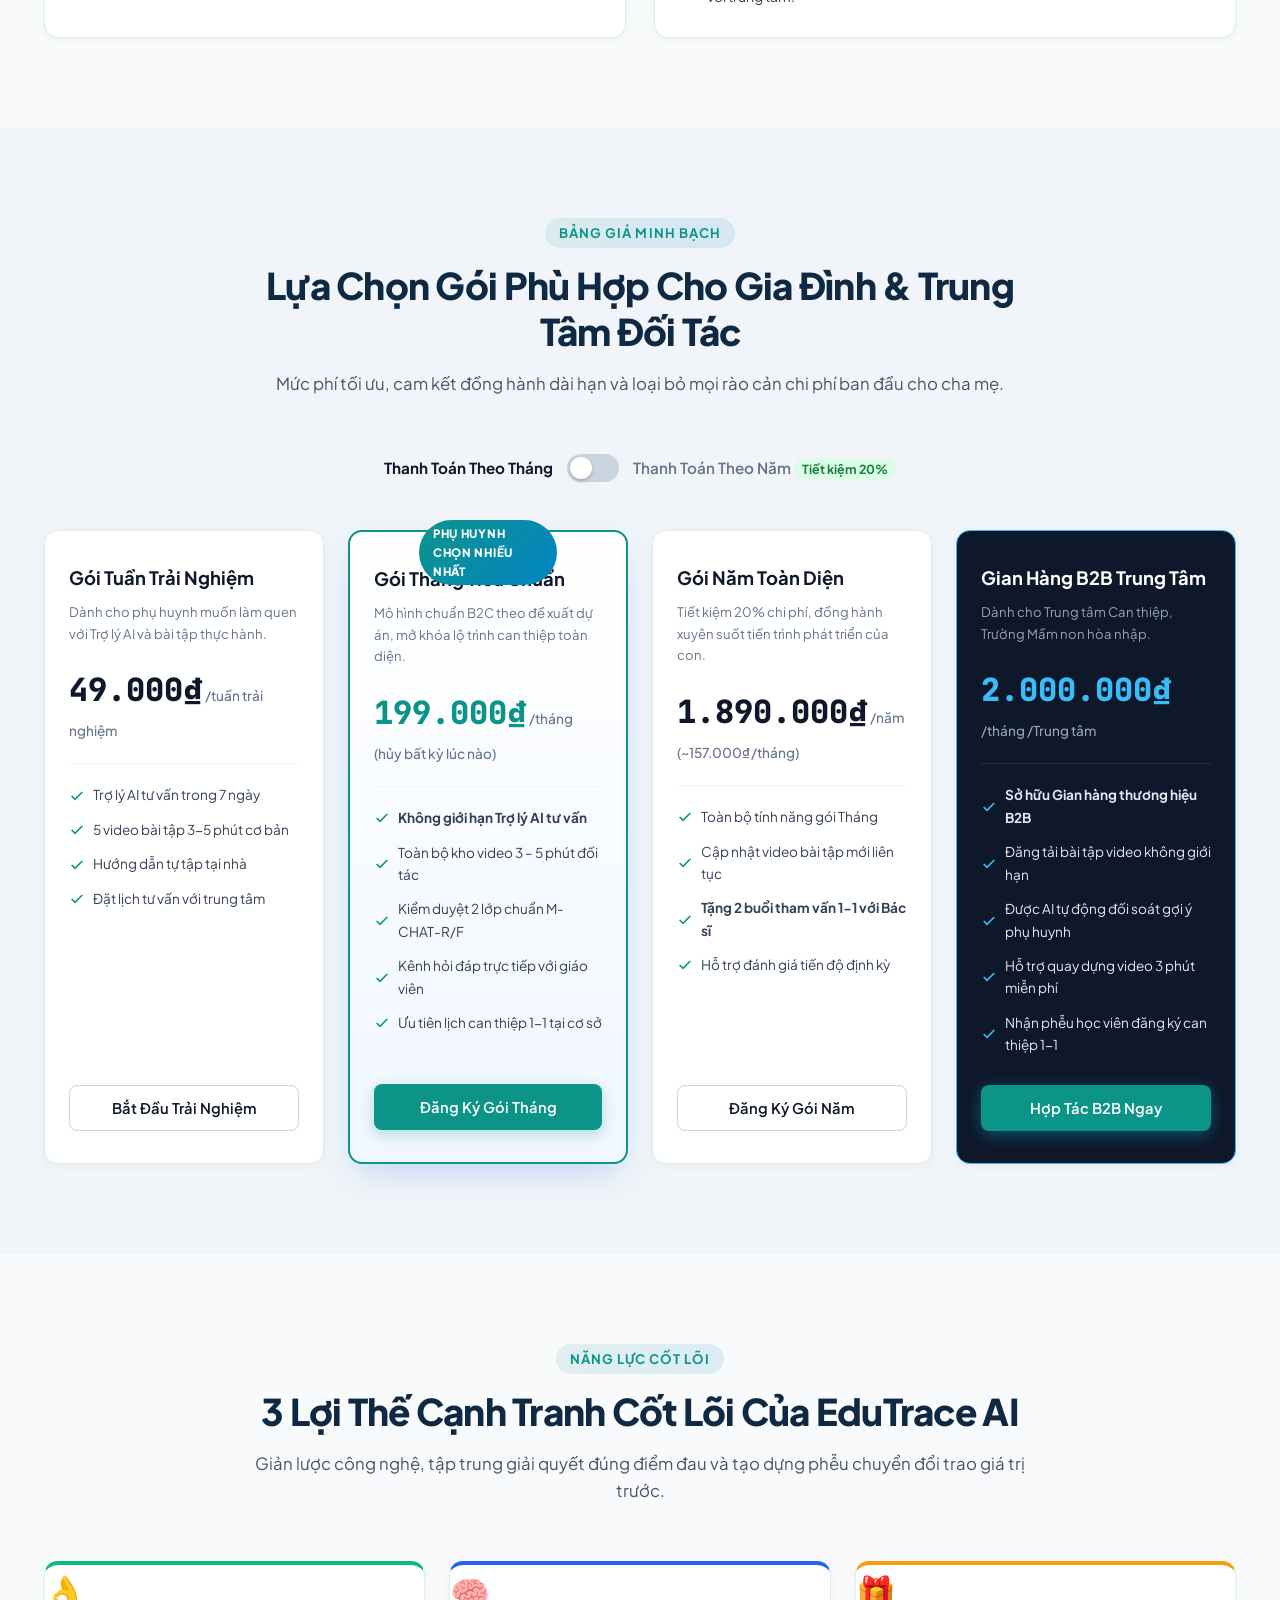
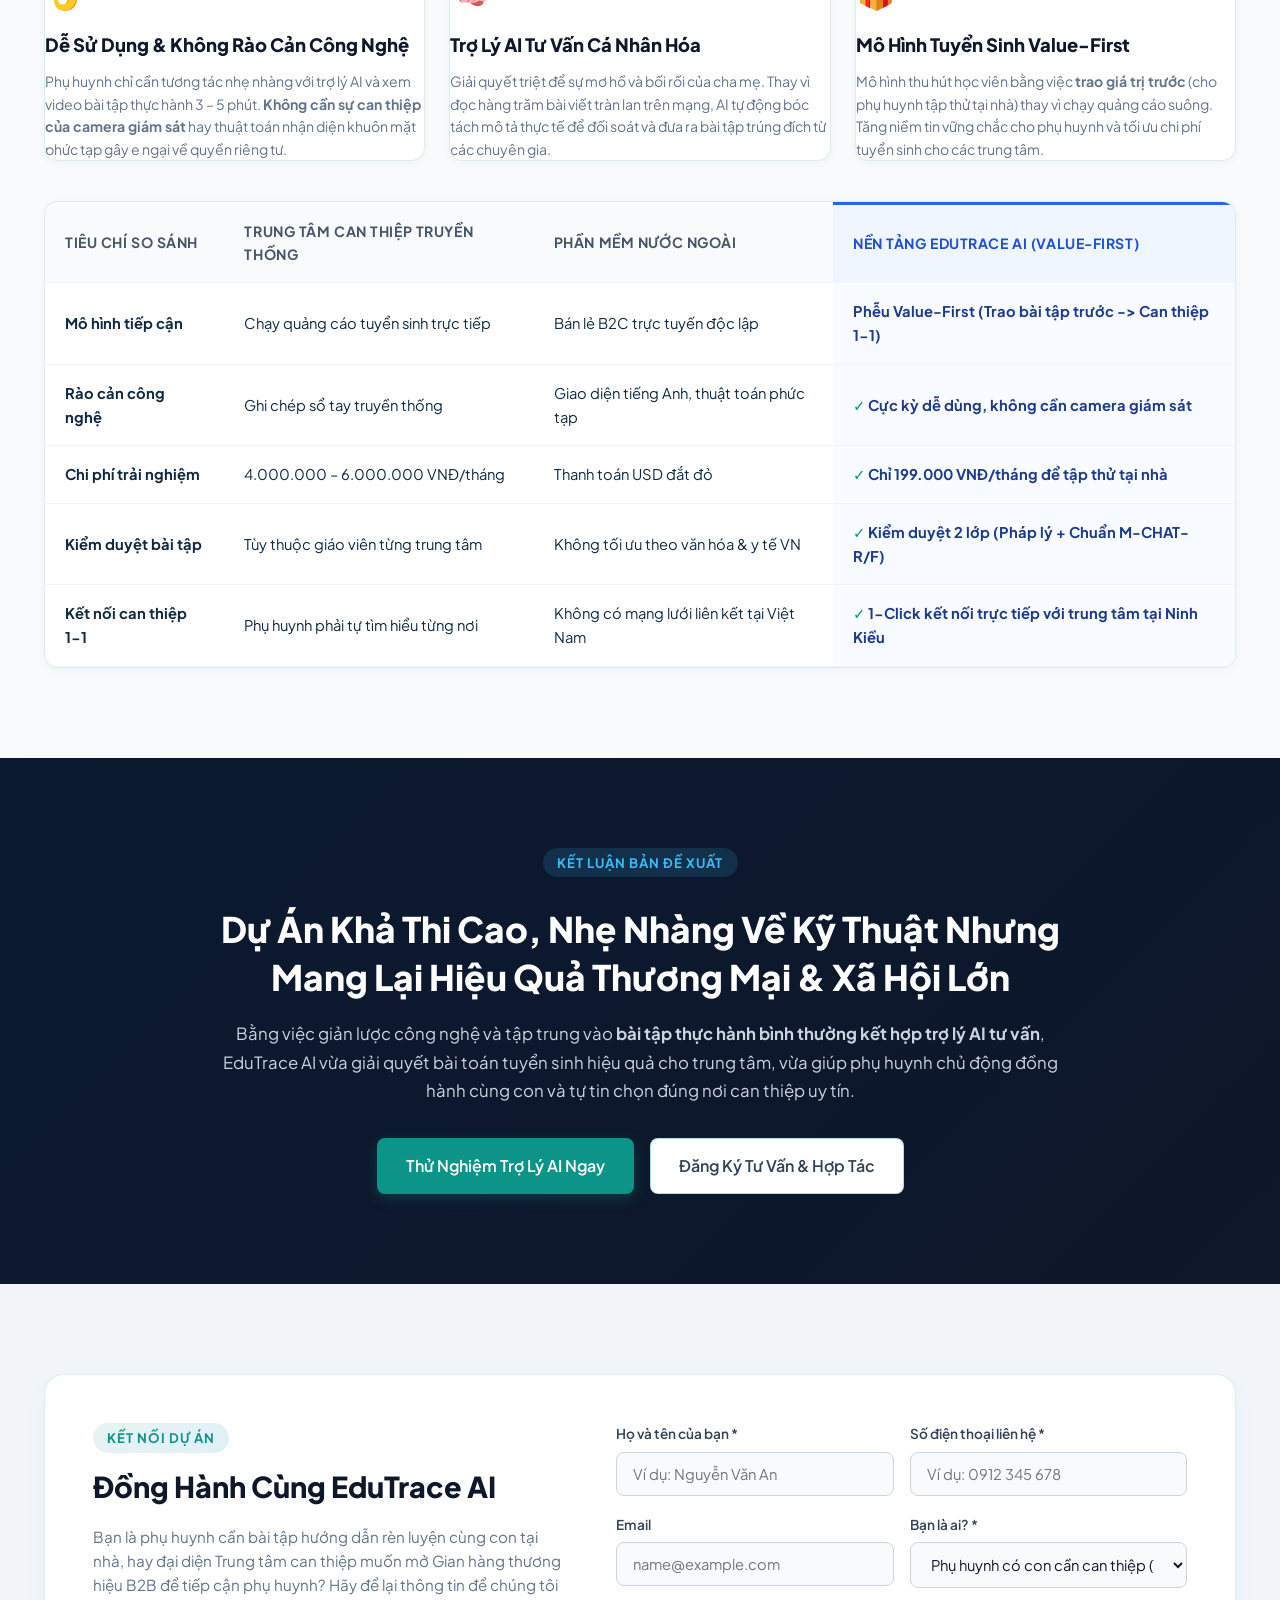
==== commit f5aa06d5: "Connect parent questionnaires to clinician cases" ====
--- a/Dự án-VS/Web_EduTrace_AI_Firebase_Starter_fixed/Web_EduTrace_AI_Firebase_Starter/index.html
+++ b/Dự án-VS/Web_EduTrace_AI_Firebase_Starter_fixed/Web_EduTrace_AI_Firebase_Starter/index.html
@@ -269,6 +269,11 @@
           <label><input type="checkbox" name="consent" required> Tôi đồng ý gửi nội dung trên cho bác sĩ đã chọn.</label>
           <button type="submit" class="role-workspace-profile">Gửi cho bác sĩ</button>
         </form>
+        <section aria-labelledby="parentSentTitle">
+          <h4 id="parentSentTitle">Thông tin đã gửi cho bác sĩ</h4>
+          <p id="parentSentStatus" role="status">Đang tải...</p>
+          <div id="parentSentList"></div>
+        </section>
       </section>
       <div class="role-workspace-cards" id="doctorWorkspace" hidden>
         <a class="role-workspace-card" href="#clinicalPanel"><span class="role-card-icon">✚</span><strong>Quản lý ca can thiệp</strong><span>Đánh giá, kế hoạch bài tập và tiến độ theo từng mã ca.</span><span class="role-card-link">Mở danh sách ca →</span></a>
@@ -2635,19 +2640,19 @@
         <div class="test-patient-info-grid">
           <div class="test-patient-field">
             <label>Họ và tên của bé *</label>
-            <input type="text" id="testChildName" placeholder="Ví dụ: Bé Bo (Lê Gia Bảo)" value="Bé Bo">
+            <input type="text" id="testChildName" placeholder="Tên hoặc mã trẻ">
           </div>
           <div class="test-patient-field">
             <label>Tháng tuổi của bé *</label>
-            <input type="text" id="testChildAge" placeholder="Ví dụ: 28 tháng" value="28 tháng">
+            <input type="text" id="testChildAge" placeholder="Ví dụ: 28 tháng">
           </div>
           <div class="test-patient-field">
             <label>Họ tên cha / mẹ *</label>
-            <input type="text" id="testParentName" placeholder="Ví dụ: Chị Lan" value="Chị Lan">
+            <input type="text" id="testParentName" placeholder="Họ tên người liên hệ">
           </div>
           <div class="test-patient-field">
             <label>Số điện thoại nhận phản hồi bác sĩ *</label>
-            <input type="tel" id="testParentPhone" placeholder="Ví dụ: 0912 345 678" value="0912 345 678">
+            <input type="tel" id="testParentPhone" placeholder="Số điện thoại liên hệ">
           </div>
         </div>
 
@@ -2657,7 +2662,7 @@
         </div>
 
         <!-- Live Score & Risk Status Bar -->
-        <div class="test-live-score-bar">
+        <div class="test-live-score-bar" hidden style="display:none">
           <div class="test-score-stat">
             <span>Điểm nguy cơ: </span>
             <strong id="testLiveScoreText">0/10</strong>
@@ -2673,8 +2678,13 @@
           ⚠️ chat box Ai chỉ là công cụ hỗ trợ và có thể mắc sai sót
         </div>
 
+        <p>Đây là các câu hỏi tham khảo, không phải kết quả chẩn đoán hay thang sàng lọc đã được kiểm định. Hãy trao đổi với bác sĩ về những điều bạn lo ngại.</p>
+        <label for="testClinician">Bác sĩ nhận thông tin</label>
+        <select id="testClinician" class="form-control"><option value="">Chọn bác sĩ</option></select>
+        <label><input type="checkbox" id="testShareConsent"> Tôi đồng ý gửi thông tin và câu trả lời trên cho bác sĩ đã chọn.</label>
+        <p id="testTransferStatus" role="status"></p>
         <button type="button" class="btn-submit-clinical-test" id="btnSubmitClinicalTest">
-          <span>📤 Gửi Kết Quả Cho Bác Sĩ &amp; Phòng Khám Tiếp Nhận Ngay</span>
+          <span>Gửi câu trả lời cho bác sĩ</span>
         </button>
       </div>
 
@@ -2718,7 +2728,8 @@
   
   <!-- Firebase integration: remains in demo mode until js/firebase-config.js is configured. -->
   <script type="module" src="js/firebase-integration.js"></script>
-  <script type="module" src="js/role-workspaces.js"></script>
+  <script type="module" src="js/parent-test-history.js?v=clinical-test-1"></script>
+  <script type="module" src="js/role-workspaces.js?v=clinical-test-1"></script>
   <!-- Floating Back to Top Button -->
   <button type="button" id="btnBackToTop" class="btn-back-to-top" title="Lên đầu trang" aria-label="Lên đầu trang">
     <svg width="20" height="20" viewBox="0 0 24 24" fill="none" stroke="currentColor" stroke-width="2.5">
--- a/Dự án-VS/Web_EduTrace_AI_Firebase_Starter_fixed/Web_EduTrace_AI_Firebase_Starter/style.css
+++ b/Dự án-VS/Web_EduTrace_AI_Firebase_Starter_fixed/Web_EduTrace_AI_Firebase_Starter/style.css
@@ -7862,6 +7862,41 @@
 #home .doctor-bg-circle, #home .doctor-dot-pattern { z-index: 0; }
 #home .hero-doctor-img { z-index: 1; display: block; }
 #home .floating-support-card { z-index: 2; }
+
+/* Keep account actions reachable without shrinking the browser. */
+@media (min-width: 801px) and (max-width: 1450px) {
+  .nav-actions #authNavGuest:not([style*="display: none"]),
+  .nav-actions #authNavUser:not([style*="display: none"]) { display: flex !important; }
+  .nav-menu .mobile-auth-divider,
+  .nav-menu .mobile-auth-guest,
+  .nav-menu .mobile-auth-user { display: none !important; }
+}
+
+/* The form scrolls inside the viewport while its header and tabs remain visible. */
+#authModal { padding: 16px; }
+#authModal .auth-modal-card {
+  display: flex;
+  flex-direction: column;
+  width: min(100%, 540px);
+  max-height: calc(100vh - 32px);
+  max-height: calc(100dvh - 32px);
+}
+#authModal .auth-modal-header, #authModal .auth-tabs { flex-shrink: 0; }
+#authModal .auth-body {
+  flex: 1 1 auto;
+  min-height: 0;
+  max-height: none;
+  overflow-y: auto;
+  overscroll-behavior: contain;
+}
+@media (max-width: 480px) {
+  #authModal { padding: 10px; }
+  #authModal .auth-modal-card { max-height: calc(100vh - 20px); max-height: calc(100dvh - 20px); }
+  #authModal .auth-modal-header { padding: 16px 18px; }
+  #authModal .auth-tabs { margin: 14px 16px 4px; }
+  #authModal .auth-body { padding: 12px 16px 20px; }
+  #authModal .form-row { grid-template-columns: 1fr; gap: 0; }
+}
 
 /* Floating Action Tools: Chatbot Widget & Back-to-Top Button */
 .chat-widget-trigger {
